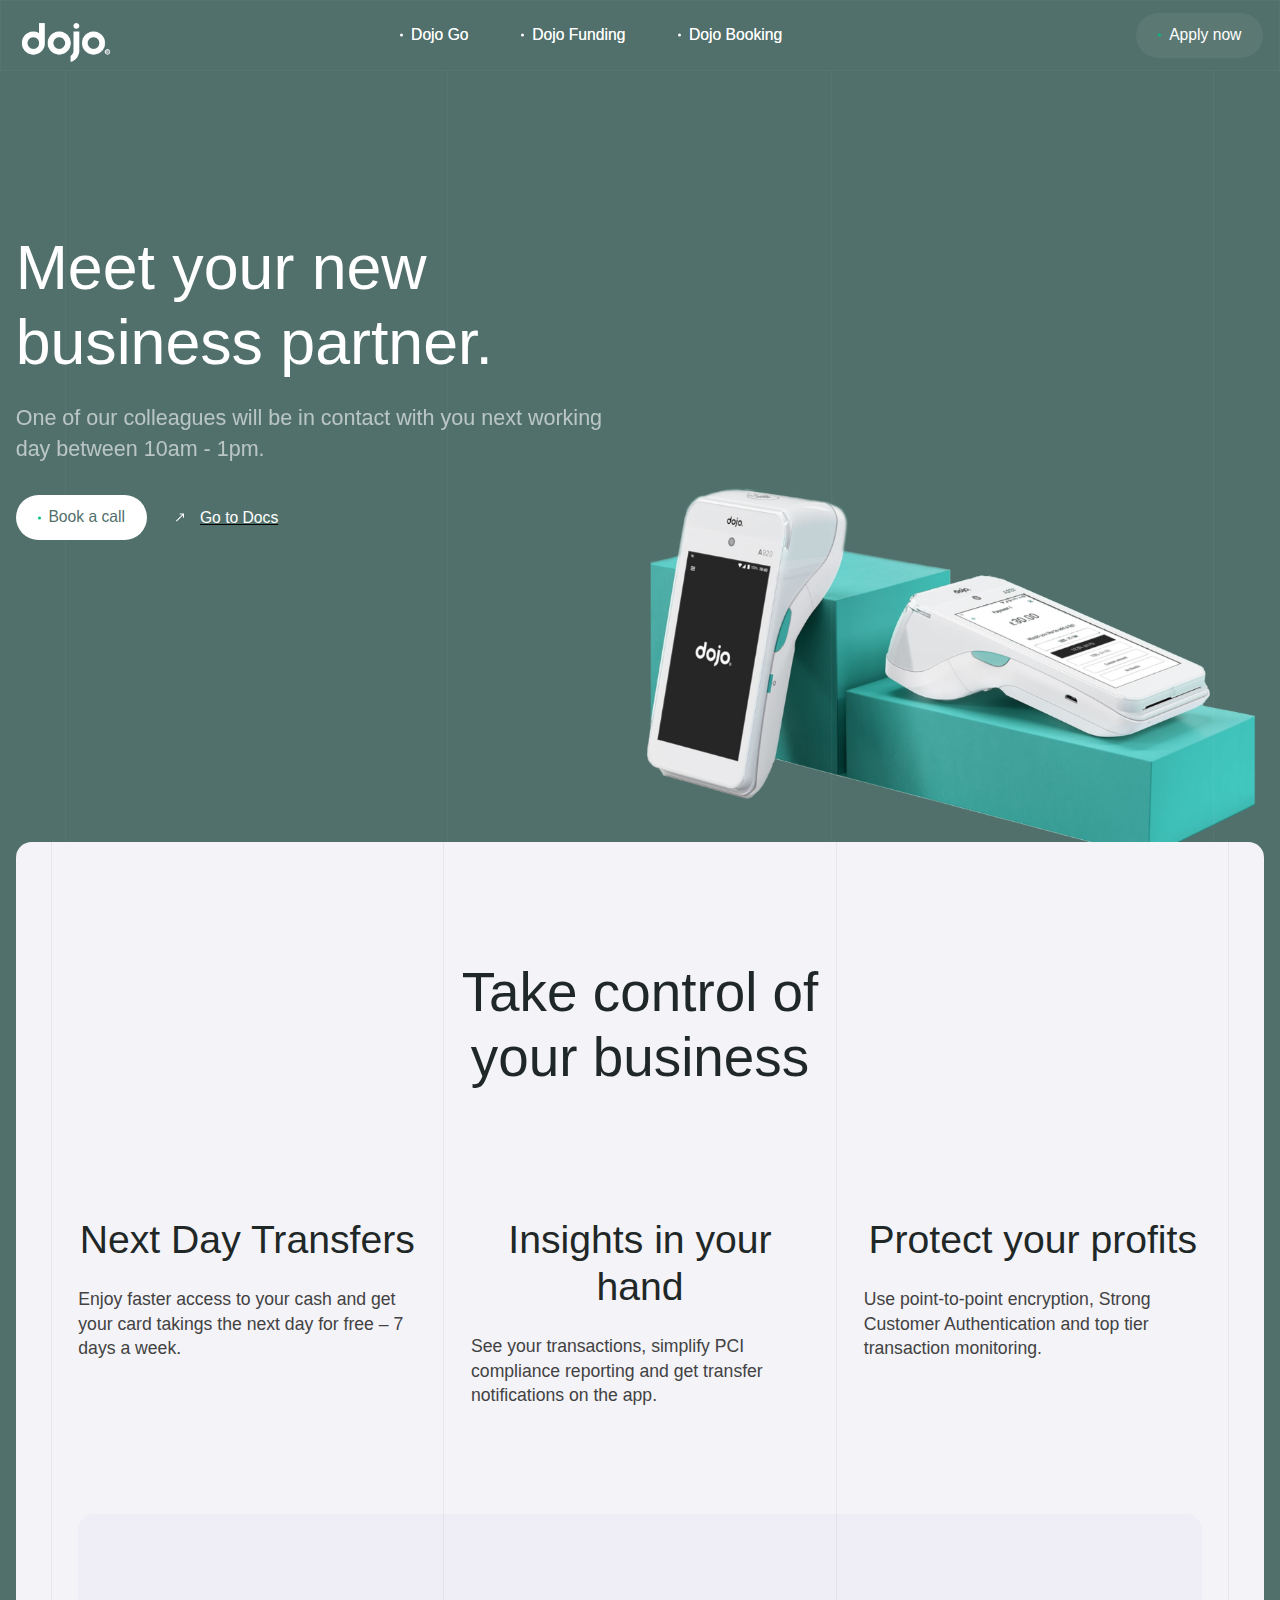
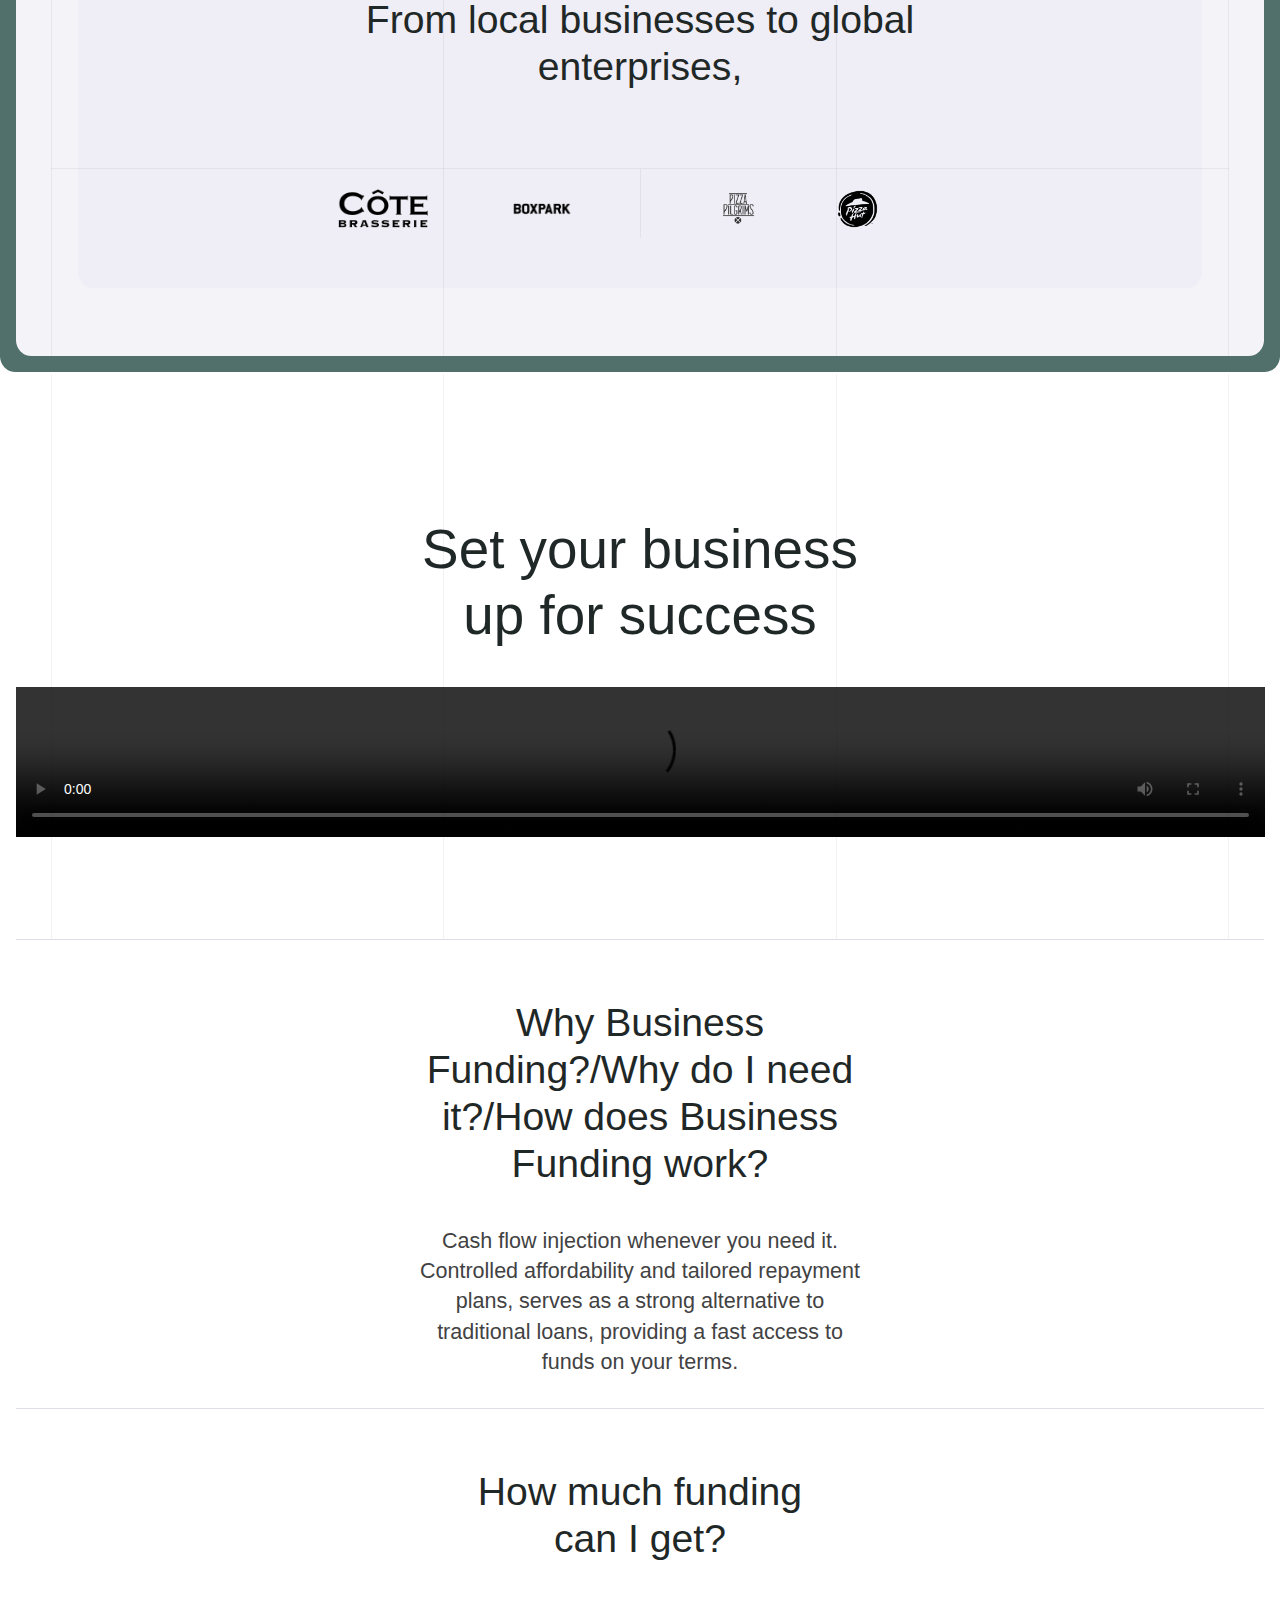
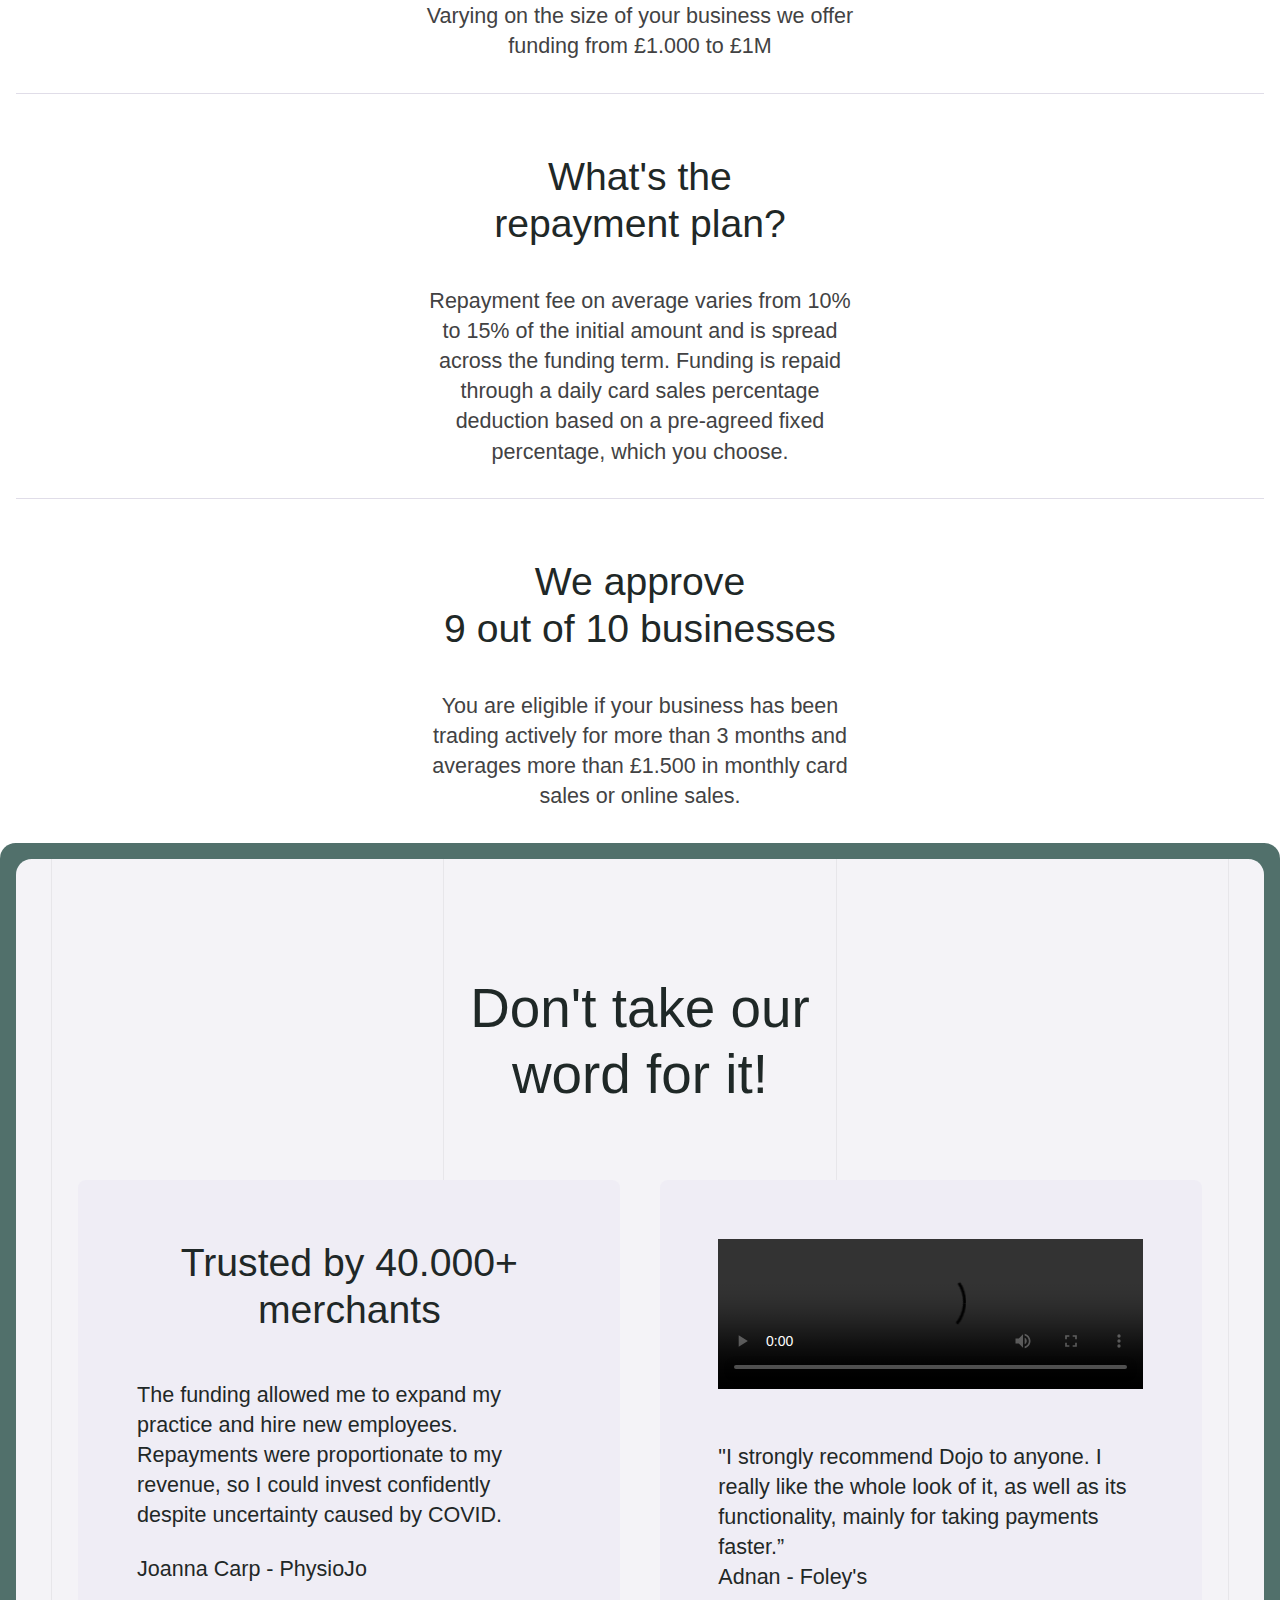
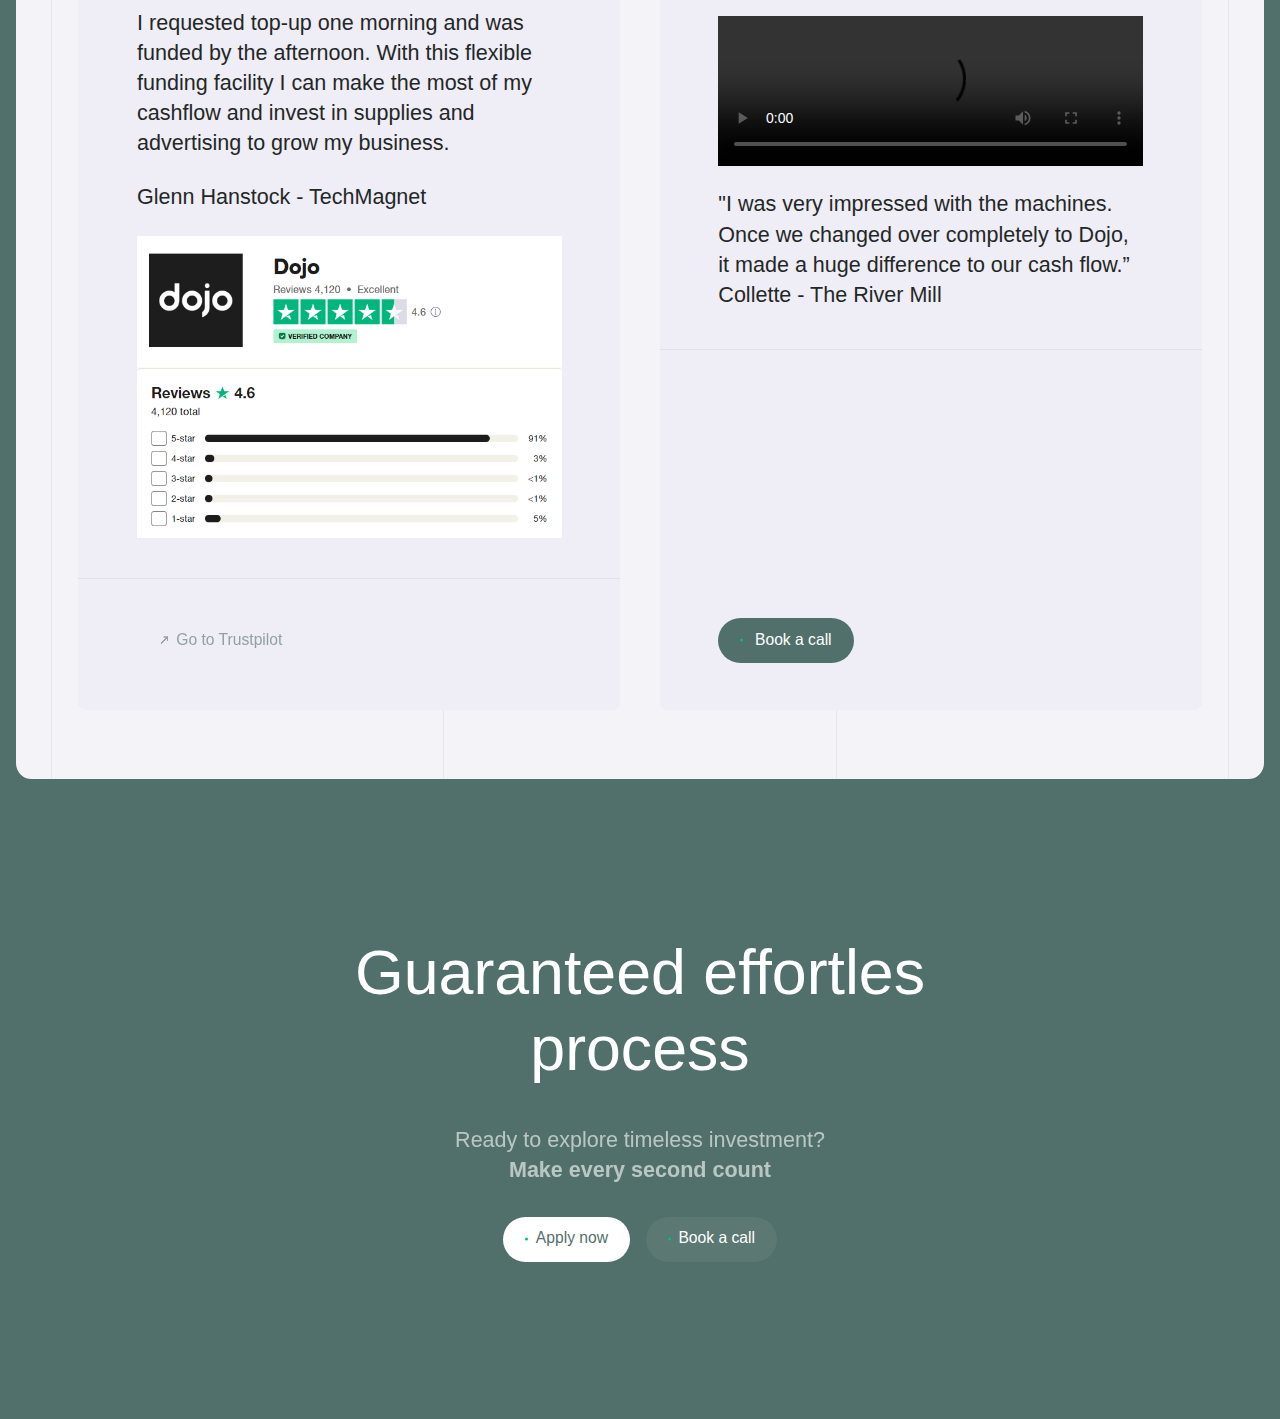
==== index.html @ 14562575 "commit init" ====
<!DOCTYPE html><html data-wf-domain="inforequest.github.io/design-DojoFunding/" lang="en"><head><meta charset="utf-8"/><title>Dojo Info</title><meta content="width=device-width, initial-scale=1" name="viewport"/></script><link href="styles.css" rel="stylesheet" type="text/css"/><script type="text/javascript">!function(o,c){var n=c.documentElement,t=" w-mod-";n.className+=t+"js",("ontouchstart"in o||o.DocumentTouch&&c instanceof DocumentTouch)&&(n.className+=t+"touch")}(window,document);</script><link href="assets/favicon.png" rel="shortcut icon" type="image/x-icon"/>/><script defer data-domain="dojo-info.tech" src="scripts.js"></script>


    <!-- Keep this css code to improve the font quality-->
    <style>
      * {
      -webkit-font-smoothing: antialiased;
      -moz-osx-font-smoothing: grayscale;
      -o-font-smoothing: antialiased;
    }
    </style>
    
    <script
        data-id-scroll
        data-autoinit="true"
        data-duration="1"
        data-orientation="vertical"
        data-smoothWheel="true"
        data-smoothTouch="false"
        data-touchMultiplier="1.15"
        data-easing="(t) => (t === 1 ? 1 : 1 - Math.pow(2, -10 * t))"
        data-useOverscroll="true"
        data-useControls="true"
        data-useAnchor="true"
        data-useRaf="true"
        data-infinite="false"
        defer
        src="script.txt">
    </script></head><body><div class="page-wrapper"><div class="global-styles w-embed"><style>
    
      html { font-size: calc(0.625rem + 0.41666666666666663vw); }
      @media screen and (max-width:1920px) { html { font-size: calc(0.625rem + 0.41666666666666674vw); } }
      @media screen and (max-width:1440px) { html { font-size: calc(0.8126951092611863rem + 0.20811654526534862vw); } }
      @media screen and (max-width:479px) { html { font-size: calc(0.7494769874476988rem + 0.8368200836820083vw); } }
    
    
    /* Set color style to inherit */
    .inherit-color * {
        color: inherit;
    }
    
    /* Focus state style for keyboard navigation for the focusable elements */
    *[tabindex]:focus-visible,
      input[type="file"]:focus-visible {
       outline: 0.125rem solid #4d65ff;
       outline-offset: 0.125rem;
    }
    
    /* Get rid of top margin on first element in any rich text element */
    .w-richtext > :not(div):first-child, .w-richtext > div:first-child > :first-child {
      margin-top: 0 !important;
    }
    
    /* Get rid of bottom margin on last element in any rich text element */
    .w-richtext>:last-child, .w-richtext ol li:last-child, .w-richtext ul li:last-child {
        margin-bottom: 0 !important;
    }
    
    /* Prevent all click and hover interaction with an element */
    .pointer-events-off {
        pointer-events: none;
    }
    
    /* Enables all click and hover interaction with an element */
    .pointer-events-on {
      pointer-events: auto;
    }
    
    /* Create a class of .div-square which maintains a 1:1 dimension of a div */
    .div-square::after {
        content: "";
        display: block;
        padding-bottom: 100%;
    }
    
    /* Make sure containers never lose their center alignment */
    .container-medium,.container-small, .container-large {
        margin-right: auto !important;
      margin-left: auto !important;
    }
    
    /* 
    Make the following elements inherit typography styles from the parent and not have hardcoded values. 
    Important: You will not be able to style for example "All Links" in Designer with this CSS applied.
    Uncomment this CSS to use it in the project. Leave this message for future hand-off.
    */
    /*
    a,
    .w-input,
    .w-select,
    .w-tab-link,
    .w-nav-link,
    .w-dropdown-btn,
    .w-dropdown-toggle,
    .w-dropdown-link {
      color: inherit;
      text-decoration: inherit;
      font-size: inherit;
    }
    */
    
    /* Apply "..." after 3 lines of text */
    .text-style-3lines {
        display: -webkit-box;
        overflow: hidden;
        -webkit-line-clamp: 3;
        -webkit-box-orient: vertical;
    }
    
    /* Apply "..." after 2 lines of text */
    .text-style-2lines {
        display: -webkit-box;
        overflow: hidden;
        -webkit-line-clamp: 2;
        -webkit-box-orient: vertical;
    }
    
    /* Adds inline flex display */
    .display-inlineflex {
      display: inline-flex;
    }
    
    /* These classes are never overwritten */
    .hide {
      display: none !important;
    }
    
    @media screen and (max-width: 991px) {
        .hide, .hide-tablet {
            display: none !important;
        }
    }
      @media screen and (max-width: 767px) {
        .hide-mobile-landscape{
          display: none !important;
        }
    }
      @media screen and (max-width: 479px) {
        .hide-mobile{
          display: none !important;
        }
    }
     
    .margin-0 {
      margin: 0rem !important;
    }
      
    .padding-0 {
      padding: 0rem !important;
    }
    
    .spacing-clean {
    padding: 0rem !important;
    margin: 0rem !important;
    }
    
    .margin-top {
      margin-right: 0rem !important;
      margin-bottom: 0rem !important;
      margin-left: 0rem !important;
    }
    
    .padding-top {
      padding-right: 0rem !important;
      padding-bottom: 0rem !important;
      padding-left: 0rem !important;
    }
      
    .margin-right {
      margin-top: 0rem !important;
      margin-bottom: 0rem !important;
      margin-left: 0rem !important;
    }
    
    .padding-right {
      padding-top: 0rem !important;
      padding-bottom: 0rem !important;
      padding-left: 0rem !important;
    }
    
    .margin-bottom {
      margin-top: 0rem !important;
      margin-right: 0rem !important;
      margin-left: 0rem !important;
    }
    
    .padding-bottom {
      padding-top: 0rem !important;
      padding-right: 0rem !important;
      padding-left: 0rem !important;
    }
    
    .margin-left {
      margin-top: 0rem !important;
      margin-right: 0rem !important;
      margin-bottom: 0rem !important;
    }
      
    .padding-left {
      padding-top: 0rem !important;
      padding-right: 0rem !important;
      padding-bottom: 0rem !important;
    }
      
    .margin-horizontal {
      margin-top: 0rem !important;
      margin-bottom: 0rem !important;
    }
    
    .padding-horizontal {
      padding-top: 0rem !important;
      padding-bottom: 0rem !important;
    }
    
    .margin-vertical {
      margin-right: 0rem !important;
      margin-left: 0rem !important;
    }
      
    .padding-vertical {
      padding-right: 0rem !important;
      padding-left: 0rem !important;
    }
    
    /* Apply "..." at 100% width */
    .truncate-width { 
            width: 100%; 
        white-space: nowrap; 
        overflow: hidden; 
        text-overflow: ellipsis; 
    }
    /* Removes native scrollbar */
    .no-scrollbar {
        -ms-overflow-style: none;
        overflow: -moz-scrollbars-none; 
    }
    
    .no-scrollbar::-webkit-scrollbar {
        display: none;
    }
    
    .w--redirected-checked + input + span {
    color: white;
    }
    
    .radio-bg
    {   
        -webkit-appearance: none;
        -moz-appearance: none;
        appearance: none;
    }
    .radio-bg:checked {
    background: #00bd83;
    }
    
    
    .radio-bg:checked + .form_radio-text {
    color: white;
    }
    
    [color-mode="light"] {
    background-color: var(--light-hero-bg);
    }
    
    [color-mode="light"] .btn_main_texta {
    color: var(--base-color-brand--black);
    }
    
    [color-mode="light"] .btn_main_texta.text-color-white70 {
    color: var(--base-color-brand--black);
    opacity: 0.6;
    }
    
    [color-mode="light"] .btn_main_innera.is-secondary {
    background-color: var(--base-color-neutral--white);
    }
    
    [color-mode="light"] .btn_main_innera.hover.is-secondary {
    background-color: var(--base-color-brand--green1);
    }
    
    [color-mode="light"] .btn_main_innera.hover.is-secondary .btn_main_texta {
    color: white;
    }
    
     [color-mode="light"] .navbar_container {
    background-color: #ffffff00
    }
    
     [color-mode="light"] .dot-icon {
    color: rgb(0, 0, 0)
    }
    
    
      @media screen and (max-width: 991px) {
     [color-mode="light"] .navbar_container, [color-mode="light"] .navbar_menu, [color-mode="light"]  {
    background-color: var(--light-hero-bg)!important;
    }
    
    [color-mode="light"] .menu-icon_line-top, [color-mode="light"] .menu-icon_line-middle, [color-mode="light"] .menu-icon_line-bottom {
    background-color: black;
    }
    
    [color-mode="light"] .menu-icon {
    background-color: white;
    }
    
    }
    
    </style></div><div data-animation="default" class="navbar_component w-nav" data-easing2="ease" fs-scrolldisable-element="smart-nav" color-mode="dark" data-easing="ease" data-collapse="medium" data-w-id="80b02e9c-4625-dada-3aba-8eeb7d438c3e" role="banner" data-duration="400"><div class="navbar_container"><a href="index.html" aria-current="page" class="navbar_logo-link w-nav-brand w--current"><img src="assets/logo.png" loading="lazy" width="101" alt="" class="navbar_logo"/></a><div role="navigation" id="w-node-_80b02e9c-4625-dada-3aba-8eeb7d438c42-7d438c3e" class="navbar_menu is-page-height-tablet w-nav-menu"><a data-w-id="80b02e9c-4625-dada-3aba-8eeb7d438c43" href="/company" class="button-link w-inline-block"><div class="dot-icon w-embed"><svg xmlns="http://www.w3.org/2000/svg" width="3" height="4" viewBox="0 0 3 4" fill="none">
      <circle cx="1.5" cy="2" r="1.5" fill="currentColor"/>
    </svg></div><button data-w-id="80b02e9c-4625-dada-3aba-8eeb7d438c45" class="button-block"><div class="button-text"><div class="btn_main_texta is-navbar">Dojo Go</div></div><div class="button-text is-absolute"><div class="btn_main_texta text-color-white70 is-navbar">Dojo Go</div></div></button></a><div class="spacer-32 is-tablet"></div><a data-w-id="905f675e-7a00-aafd-95f4-f82c56431ad0" href="index.html" class="button-link w-inline-block"><div class="dot-icon w-embed"><svg xmlns="http://www.w3.org/2000/svg" width="3" height="4" viewBox="0 0 3 4" fill="none">
      <circle cx="1.5" cy="2" r="1.5" fill="currentColor"/>
    </svg></div><button data-w-id="905f675e-7a00-aafd-95f4-f82c56431ad2" class="button-block"><div class="button-text"><div class="btn_main_texta is-navbar">Dojo Funding</div></div><div class="button-text is-absolute"><div class="btn_main_texta text-color-white70 is-navbar">Dojo Funding</div></div></button></a><div class="spacer-32 is-tablet"></div><div data-w-id="80b02e9c-4625-dada-3aba-8eeb7d438c4d" href="Funding.html" class="button1-link"><div class="dot-icon padding-right-8 w-embed"><svg xmlns="http://www.w3.org/2000/svg" width="3" height="4" viewBox="0 0 3 4" fill="none">
      <circle cx="1.5" cy="2" r="1.5" fill="currentColor"/>
    </svg></div><a href="assets/Dojo Funding.pdf" target="_blank" class="link-docs w-inline-block"><button data-w-id="80b02e9c-4625-dada-3aba-8eeb7d438c4f" class="button-block"><div class="button-text"><div class="btn_main_texta is-navbar"></div></div><div class="button-text is-absolute"><div class="btn_main_texta text-color-white70 is-navbar"></div></div></button></a></div><div class="spacer-32 is-tablet"></div><a data-w-id="80b02e9c-4625-dada-3aba-8eeb7d438c57" href="#" class="button-link w-inline-block"><div class="dot-icon padding-right-8 w-embed"><svg xmlns="http://www.w3.org/2000/svg" width="3" height="4" viewBox="0 0 3 4" fill="none">
      <circle cx="1.5" cy="2" r="1.5" fill="currentColor"/>
    </svg></div><button data-w-id="80b02e9c-4625-dada-3aba-8eeb7d438c59" class="button-block"><div class="button-text"><div class="btn_main_texta is-navbar">Dojo Booking</div></div><div class="button-text is-absolute"><div class="btn_main_texta text-color-white70 is-navbar">Dojo Booking</div></div></button></a><div class="spacer-32 is-tablet"></div><a data-w-id="80b02e9c-4625-dada-3aba-8eeb7d438c61" href="Booking.html" class="button1-link w-inline-block"><div class="dot-icon padding-right-8 w-embed"><svg xmlns="http://www.w3.org/2000/svg" width="3" height="4" viewBox="0 0 3 4" fill="none">
      <circle cx="1.5" cy="2" r="1.5" fill="currentColor"/>
    </svg></div><button data-w-id="80b02e9c-4625-dada-3aba-8eeb7d438c63" class="button-block"><div class="button-text"><div class="btn_main_texta is-navbar"></div></div><div class="button-text is-absolute"><div class="btn_main_texta text-color-white70 is-navbar"></div></div></button></a><div class="spacer-40 is-tablet"></div><div class="button-group flex-vertical gap-17"><a data-button-style="solid" data-btn="wrap" id="w-node-_80b02e9c-4625-dada-3aba-8eeb7d438c6c-7d438c3e" href="#" class="btn_main_wrap is-navbar w-inline-block"><div class="btn_main_innera is-secondary is-navbar"><div class="dot-icon w-embed"><svg xmlns="http://www.w3.org/2000/svg" width="3" height="4" viewBox="0 0 3 4" fill="none">
      <circle cx="1.5" cy="2" r="1.5" fill="#00BD83"/>
    </svg></div><div class="btn_main_texta">Contact Us</div></div><div data-btn="clip" class="btn_main_innera hover is-secondary is-navbar-100"><div class="dot-icon w-embed"><svg xmlns="http://www.w3.org/2000/svg" width="3" height="4" viewBox="0 0 3 4" fill="none">
      <circle cx="1.5" cy="2" r="1.5" fill="white"/>
    </svg></div><div class="btn_main_texta">Contact US</div></div></a><a data-button-style="solid" data-btn="wrap" id="w-node-_80b02e9c-4625-dada-3aba-8eeb7d438c75-7d438c3e" href="#" class="btn_main_wrap is-tablet is-navbar w-inline-block"><div class="btn_main_innera is-navbar"><div class="dot-icon w-embed"><svg xmlns="http://www.w3.org/2000/svg" width="3" height="4" viewBox="0 0 3 4" fill="none">
      <circle cx="1.5" cy="2" r="1.5" fill="#00BD83"/>
    </svg></div><div class="btn_main_texta is-primary">Book a call</div></div><div data-btn="clip" class="btn_main_innera hover is-navbar"><div class="dot-icon w-embed"><svg xmlns="http://www.w3.org/2000/svg" width="3" height="4" viewBox="0 0 3 4" fill="none">
      <circle cx="1.5" cy="2" r="1.5" fill="white"/>
    </svg></div><div class="btn_main_texta is-primary text-color-white">Book a call</div></div></a></div></div><div id="w-node-_80b02e9c-4625-dada-3aba-8eeb7d438c7e-7d438c3e" class="navbar_button-wrapper gap-12"><a data-button-style="solid" data-btn="wrap" id="w-node-e7118f09-d73a-7c29-77f8-1ad4deb387a4-7d438c3e" href="contact.html" class="btn_main_wrap hide w-inline-block"><div class="btn_main_innera"><div class="dot-icon w-embed"><svg xmlns="http://www.w3.org/2000/svg" width="3" height="4" viewBox="0 0 3 4" fill="none">
      <circle cx="1.5" cy="2" r="1.5" fill="#00BD83"/>
    </svg></div><div class="btn_main_texta is-primary">Log In</div></div><div data-btn="clip" class="btn_main_innera hover"><div class="dot-icon w-embed"><svg xmlns="http://www.w3.org/2000/svg" width="3" height="4" viewBox="0 0 3 4" fill="none">
      <circle cx="1.5" cy="2" r="1.5" fill="white"/>
    </svg></div><div class="btn_main_texta is-primary text-color-white">Log In</div></div></a><a data-button-style="solid" data-btn="wrap" id="w-node-_80b02e9c-4625-dada-3aba-8eeb7d438c7f-7d438c3e" href="signup.html" class="btn_main_wrap hidden-tablet w-inline-block"><div class="btn_main_innera is-secondary"><div class="dot-icon w-embed"><svg xmlns="http://www.w3.org/2000/svg" width="3" height="4" viewBox="0 0 3 4" fill="none">
      <circle cx="1.5" cy="2" r="1.5" fill="#00BD83"/>
    </svg></div><div class="btn_main_texta">Apply now</div></div><div data-btn="clip" class="btn_main_innera hover is-secondary"><div class="dot-icon w-embed"><svg xmlns="http://www.w3.org/2000/svg" width="3" height="4" viewBox="0 0 3 4" fill="none">
      <circle cx="1.5" cy="2" r="1.5" fill="white"/>
    </svg></div><div class="btn_main_texta">Apply now</div></div></a><div data-w-id="80b02e9c-4625-dada-3aba-8eeb7d438c88" class="navbar_menu-button w-nav-button"><div class="menu-icon"><div class="menu-icon_line-top"></div><div class="menu-icon_line-middle"><div class="menu-icon_line-middle-inner"></div></div><div class="menu-icon_line-bottom"></div></div></div></div></div></div><main class="main-wrapper"><header class="section_home-hero"><div class="padding-global"><div class="container-1280 z-index-9999"><div class="hero_header-wrapper"><div class="header_content"><div class="hero-tag hide"><div class="icon-embed-arrow w-embed"><svg xmlns="http://www.w3.org/2000/svg" width="100%" height="100%" viewBox="0 0 9 9" fill="none" preserveAspectRatio="xMidYMid meet" aria-hidden="true" role="img">
    <path d="M7.9375 0.21875L8.6875 0.96875L1.45312 8.21875L0.6875 7.46875L7.9375 0.21875ZM8.90625 0V4.375H7.9375V0.953125H4.51562V0H8.90625Z" fill="currentColor"/>
    </svg></div><div class="btn_main_texta mobile-wrap mobile-size-12">Meet your new business partner.</div></div><h1 class="heading-style-h1 text-color-white">Meet your new business partner.</h1><div class="spacer-24"></div><p class="text-subheading is-white opacity60">One of our colleagues will be in contact with you next working day between 10am - 1pm.</p><div class="spacer-32"></div><div class="button-group"><a data-button-style="solid" data-btn="wrap" id="w-node-_7193280e-9eb2-7894-56cb-96474cb4eef9-06c321c7" href="contact.html" class="btn_main_wrap w-inline-block"><div class="btn_main_innera"><div class="dot-icon w-embed"><svg xmlns="http://www.w3.org/2000/svg" width="3" height="4" viewBox="0 0 3 4" fill="none">
      <circle cx="1.5" cy="2" r="1.5" fill="#00BD83"/>
    </svg></div><div class="btn_main_texta is-primary">Book a call</div></div><div data-btn="clip" class="btn_main_innera hover"><div class="dot-icon w-embed"><svg xmlns="http://www.w3.org/2000/svg" width="3" height="4" viewBox="0 0 3 4" fill="none">
      <circle cx="1.5" cy="2" r="1.5" fill="white"/>
    </svg></div><div class="btn_main_texta is-primary text-color-white">Book a call</div></div></a><a href="#" class="w-inline-block"><button data-w-id="dca47da9-afe6-780c-eb04-8fd2d0770f9a" class="button-link-arrow"><div class="button-icon-wrap-secondary"><div style="-webkit-transform:translate3d(0px, 0px, 0) scale3d(1, 1, 1) rotateX(0) rotateY(0) rotateZ(0) skew(0, 0);-moz-transform:translate3d(0px, 0px, 0) scale3d(1, 1, 1) rotateX(0) rotateY(0) rotateZ(0) skew(0, 0);-ms-transform:translate3d(0px, 0px, 0) scale3d(1, 1, 1) rotateX(0) rotateY(0) rotateZ(0) skew(0, 0);transform:translate3d(0px, 0px, 0) scale3d(1, 1, 1) rotateX(0) rotateY(0) rotateZ(0) skew(0, 0)" class="button-text-icon w-embed"><svg xmlns="http://www.w3.org/2000/svg" width="8" height="9" viewBox="0 0 8 9" fill="none">
      <path d="M7.05703 0.712928L7.78707 1.44297L0.745247 8.5L0 7.76996L7.05703 0.712928ZM8 0.5V4.75856H7.05703V1.42776H3.72624V0.5H8Z" fill="white"/>
    </svg></div><div style="-webkit-transform:translate3d(-15px, 10px, 0) scale3d(1, 1, 1) rotateX(0) rotateY(0) rotateZ(0) skew(0, 0);-moz-transform:translate3d(-15px, 10px, 0) scale3d(1, 1, 1) rotateX(0) rotateY(0) rotateZ(0) skew(0, 0);-ms-transform:translate3d(-15px, 10px, 0) scale3d(1, 1, 1) rotateX(0) rotateY(0) rotateZ(0) skew(0, 0);transform:translate3d(-15px, 10px, 0) scale3d(1, 1, 1) rotateX(0) rotateY(0) rotateZ(0) skew(0, 0)" class="button-text-icon is-absolute w-embed"><svg xmlns="http://www.w3.org/2000/svg" width="8" height="9" viewBox="0 0 8 9" fill="none">
      <path d="M7.05703 0.712928L7.78707 1.44297L0.745247 8.5L0 7.76996L7.05703 0.712928ZM8 0.5V4.75856H7.05703V1.42776H3.72624V0.5H8Z" fill="white"/>
    </svg></div></div><div class="btn_main_texta">Go to Docs</div></button></a></div></div><div class="header_3d-wrapper is-dark-bg"><img src="assets/dojoweb.png" alt="partnership" class="partnership"></div></div></div></div><div class="container-1278 is-absolute"><div class="w-layout-grid _3-col_grid-base is-absolute"><div id="w-node-_04acdb9b-046e-0e5f-3de1-47ea53f85f78-53f85f76" class="is-grid-lines is-top is-white"></div><div id="w-node-_04acdb9b-046e-0e5f-3de1-47ea53f85f79-53f85f76" class="is-grid-lines is-right is-top is-white"></div></div></div></div></header><section class="section_home-evals"><div class="padding-global is-no-padding-mobile"><div class="gray1-shape_wrapper"><div class="container-1278"><div class="padding-vertical padding-custom1"><div class="center-text_wrapper"><div class="max-width-400"><h2>Take control of your business</h2></div></div><div class="spacer-100 spacer-60-mobile"></div><div class="w-layout-grid _3-col_grid-base is-absolute"><div id="w-node-_35f5a1cd-3122-a15f-1408-f9f01a59e4cd-06c321c7" class="is-grid-lines is-top"></div><div id="w-node-fb95fa73-6383-e80d-5837-4a6474f2c091-06c321c7" class="is-grid-lines is-right is-top"></div></div><div class="w-layout-grid _3-col_grid-base"><div id="w-node-_5a567b29-73a0-761b-340d-3dbb359ab793-06c321c7" class="_3-col_item"><div class="dot-number-wrapper"><div class="dot-embed w-embed"><svg xmlns="http://www.w3.org/2000/svg" width="3" height="3" viewBox="0 0 3 3" fill="none">
      <circle cx="1.5" cy="1.5" r="1.5" fill="#00BD83"/>
    </svg></div><div class="text-body1 is-green">01</div></div><div class="spacer-60"></div><h3>Next Day Transfers</h3><div class="spacer-24 mobile-16"></div><p class="text-body1 text-color-gray-dark2">Enjoy faster access to your cash and get your card takings the next day for free – 7 days a week. </p><div class="blob-evals w-embed"><video class="eval-video" id="videoHubspot" muted="muted" autoplay="autoplay" playsinline preload="auto" loop class="work-project_video" data-custom-attribute="video" width="100%" height="100%">
      <source src="#"> 
    </video>
    
    <img id="accuracy-video-mobile" width="100%" height="100%" display="none" autoplay="autoplay" preload="metadata" playsinline muted="on" class="is-mobile-only" loop="loop" src="#" alt="Decorative video with abstract shapes"></div></div><div id="w-node-_5a567b29-73a0-761b-340d-3dbb359ab7a1-06c321c7" class="_3-col_item"><div class="dot-number-wrapper"><div class="dot-embed w-embed"><svg xmlns="http://www.w3.org/2000/svg" width="3" height="3" viewBox="0 0 3 3" fill="none">
      <circle cx="1.5" cy="1.5" r="1.5" fill="#00BD83"/>
    </svg></div><div class="text-body1 is-green">02</div></div><div class="spacer-60"></div><h3 class="z-index3">Insights in your hand</h3><div class="spacer-24"></div><p class="text-body1 text-color-gray-dark2">See your transactions, simplify PCI compliance reporting and get transfer notifications on the app.</p><div class="blob-evals w-embed"><video class="eval-video" id="videoHubspot" muted="muted" autoplay="autoplay" playsinline preload="auto" loop class="work-project_video" data-custom-attribute="video" width="100%" height="100%">
      <source src="#" type="video/mp4"> 
      
    </video>
    
    <img id="accuracy-video-mobile" width="100%" height="100%" display="none" autoplay="autoplay" preload="metadata" playsinline muted="on" class="is-mobile-only" loop="loop" src="#" alt="Decorative video with abstract shapes"></div></div><div id="w-node-_5a567b29-73a0-761b-340d-3dbb359ab7af-06c321c7" class="_3-col_item"><div class="dot-number-wrapper"><div class="dot-embed w-embed"><svg xmlns="http://www.w3.org/2000/svg" width="3" height="3" viewBox="0 0 3 3" fill="none">
      <circle cx="1.5" cy="1.5" r="1.5" fill="#00BD83"/>
    </svg></div><div class="text-body1 is-green">03</div></div><div class="spacer-60"></div><h3 class="z-index3">Protect your profits</h3><div class="spacer-24"></div><p class="text-body1 text-color-gray-dark2">Use point-to-point encryption, Strong Customer Authentication and top tier transaction monitoring.</p><div class="blob-evals w-embed"><video class="eval-video" muted="muted" autoplay="autoplay" playsinline preload="auto" loop class="work-project_video" data-custom-attribute="video" width="100%" height="100%">
      <source src="#" type="video/mp4"> 
    </video>
    
    <img id="accuracy-video-mobile" width="100%" height="100%" display="none"  autoplay="autoplay" preload="metadata" playsinline muted="on" class="is-mobile-only" loop="loop" src="#" alt="Decorative video with abstract shapes"></div></div><div id="w-node-_5a567b29-73a0-761b-340d-3dbb359ab7bd-06c321c7" class="is-grid-lines"></div><div id="w-node-_5a567b29-73a0-761b-340d-3dbb359ab7be-06c321c7" class="is-grid-lines is-right"></div></div><div class="spacer-164 spacer-60-mobile"></div><div class="evals-bottom_wrapper"><div class="center-text_wrapper"><div class="max-width-700"><h3 class="is-title-padding">From local businesses to global enterprises, </h3></div></div><div class="spacer-80"></div><div class="w-layout-grid _3-col_grid-base is-logos"><img src="assets/logo4.png" loading="lazy" width="Auto" height="Auto" alt="" id="w-node-_62c4473e-62c2-27fc-fc75-6bb85a5173d3-06c321c7" class="evals-logos_logo-wrapper is-right"/><img src="assets/logo2.png" loading="lazy" width="Auto" height="Auto" alt="" id="w-node-a7733527-e023-28cb-783c-ff8ebe6f0546-06c321c7" class="evals-logos_logo-wrapper"/><img src="assets/logo3.png" loading="lazy" width="Auto" height="Auto" alt="" id="w-node-_21f0a8ed-c65a-6791-9b2d-5b90a157743c-06c321c7" class="evals-logos_logo-wrapper"/><img src="assets/logo1.png" loading="lazy" width="Auto" height="40" alt="" id="w-node-_89d04cc6-fdba-7dd0-4874-b6dd1425a821-06c321c7" class="evals-logos_logo-wrappermobile"/><div id="w-node-_19a6738e-a3f6-e138-9a71-085cdc664a7d-06c321c7" class="grid-line-middle"></div><div id="w-node-_77367abf-5151-44e8-ec0f-89073ddab1e4-06c321c7" class="divider-grid is-mobile"></div></div></div></div></div></div></div></section><section class="section_home-accuarcy"><div class="padding-global"><div class="container-1280"><div class="center-text_wrapper is-gap-40"><h2 class="max-width-500">Set your business up for success</h2><video class="testimony-up" width="100%" height="auto" controls preload="metadata"><source src="assets/dojovid.mp4#t=1.500" type="video/mp4"> Your browser does not support the video.</video><div class="spacer-160"></div></div><div class="container-1278 is-padding"><div class="w-layout-grid _3-col_grid-base is-absolute"><div id="w-node-_300dcd69-4c78-9197-75c8-98b189e09d55-06c321c7" class="is-grid-lines is-top"></div><div id="w-node-_300dcd69-4c78-9197-75c8-98b189e09d56-06c321c7" class="is-grid-lines is-right is-top"></div></div></div></div><div class="accuarcy-cards_layout"><div data-w-id="141737b3-8daf-9844-52b5-e1576b7f4ae0" class="accuracy-card_item"><div class="accuarcy-card-content_wrapper"><div id="w-node-_141737b3-8daf-9844-52b5-e1576b7f4ae1-06c321c7" class="max-width-454"><div class="dot-number-wrapper"><div class="dot-embed w-embed"><svg xmlns="http://www.w3.org/2000/svg" width="3" height="3" viewBox="0 0 3 3" fill="none">
      <circle cx="1.5" cy="1.5" r="1.5" fill="#00BD83"/>
    </svg></div><div class="text-body1 is-green">01</div></div><div class="spacer-60"></div><h3>Why Business<br/>Funding?/Why do I need it?/How does Business Funding work?</h3><div class="spacer-40"></div><p class="text-subheading text-color-dark-gray2">Cash flow injection whenever you need it. Controlled affordability and tailored repayment plans, serves as a strong alternative to traditional loans, providing a fast access to funds on your terms.</p></div><div class="accuarcy-card-video_wrapper"><div class="accuarcy-video_embed w-embed"><video class="cards-video"id="accuarcy-video" muted="muted" autoplay="autoplay" playsinline preload="auto" loop data-custom-attribute="video" width="100%" height="100%">
      <source src="#" type="video/webm">   
    </video>
    
    <img id="accuracy-video-mobile" width="100%" height="100%" display="none" autoplay="autoplay" preload="metadata" playsinline muted="on" class="is-mobile-only" loop="loop" src="#" alt="Decorative video with abstract shapes"></div></div></div></div><div data-w-id="01c576ee-e9b3-1630-d3d3-b1973391b139" class="accuracy-card_item"><div class="accuarcy-card-content_wrapper"><div class="max-width-454"><div class="dot-number-wrapper"><div class="dot-embed w-embed"><svg xmlns="http://www.w3.org/2000/svg" width="3" height="3" viewBox="0 0 3 3" fill="none">
      <circle cx="1.5" cy="1.5" r="1.5" fill="#00BD83"/>
    </svg></div><div class="text-body1 is-green">02</div></div><div class="spacer-60"></div><h3>How much funding<br/>can I get?</h3><div class="spacer-40"></div><p class="text-subheading text-color-dark-gray2">Varying on the size of your business we offer funding from £1.000 to £1M </p></div><div class="accuarcy-card-video_wrapper"><div class="accuarcy-video_embed w-embed"><video class="cards-video" id="accuarcy-video" muted="muted" autoplay="autoplay" playsinline preload="auto" loop data-custom-attribute="video" width="100%" height="100%">
      <source src="#" type="video/webm">   
    </video>
    
    
    <img id="accuracy-video-mobile" width="100%" height="100%" display="none" autoplay="autoplay" preload="metadata" playsinline muted="on" class="is-mobile-only" loop="loop" src="#" alt="Decorative video with abstract shapes"></div></div></div></div><div data-w-id="f5f31aa4-7ccc-8214-2f61-cb688c28bd46" class="accuracy-card_item"><div class="accuarcy-card-content_wrapper"><div class="max-width-454"><div class="dot-number-wrapper"><div class="dot-embed w-embed"><svg xmlns="http://www.w3.org/2000/svg" width="3" height="3" viewBox="0 0 3 3" fill="none">
      <circle cx="1.5" cy="1.5" r="1.5" fill="#00BD83"/>
    </svg></div><div class="text-body1 is-green">03</div></div><div class="spacer-60"></div><h3>What's the<br/>repayment plan?</h3><div class="spacer-40"></div><p class="text-subheading text-color-dark-gray2">Repayment fee on average varies from 10% to 15% of the initial amount and is spread across the funding term. Funding is repaid through a daily card sales percentage deduction based on a pre-agreed fixed percentage, which you choose.</p></div><div class="accuarcy-card-video_wrapper"><div class="accuarcy-video_embed w-embed"><video class="cards-video" id="accuarcy-video" muted="muted" autoplay="autoplay" playsinline preload="auto" loop data-custom-attribute="video" width="100%" height="100%">
      <source src="#" type="video/webm">   
    </video>
    
    <img id="accuracy-video-mobile" width="100%" height="100%" display="none" autoplay="autoplay" preload="metadata" playsinline muted="on" class="is-mobile-only" loop="loop" src="#" alt="Decorative video with abstract shapes"></div></div></div></div><div data-w-id="0317408e-8f18-70de-2dc5-25a786886c26" class="accuracy-card_item"><div class="accuarcy-card-content_wrapper"><div class="max-width-454"><div class="dot-number-wrapper"><div class="dot-embed w-embed"><svg xmlns="http://www.w3.org/2000/svg" width="3" height="3" viewBox="0 0 3 3" fill="none">
      <circle cx="1.5" cy="1.5" r="1.5" fill="#00BD83"/>
    </svg></div><div class="text-body1 is-green">04</div></div><div class="spacer-60"></div><h3>We approve<br/>9 out of 10 businesses</h3><div class="spacer-40"></div><p class="text-subheading text-color-dark-gray2">You are eligible if your business has been trading actively for more than 3 months and averages more than £1.500 in monthly card sales or online sales.</p></div><div class="accuarcy-card-video_wrapper"><div class="accuarcy-video_embed w-embed"><video class="cards-video" id="accuarcy-video" muted="muted" autoplay="autoplay" playsinline preload="auto" loop data-custom-attribute="video" width="100%" height="100%">
      <source src="#" type="video/webm">   
    </video>
    
    <img id="accuracy-video-mobile" width="100%" height="100%" display="none" autoplay="autoplay" preload="metadata" playsinline muted="on" class="is-mobile-only" loop="loop" src="#" alt="Decorative video with abstract shapes"></div></div></div></div></div></section><section class="section_home-evals-2"><div class="padding-global is-no-padding-mobile"><div class="gray1-shape_wrapper"><div class="container-1278"><div class="padding-vertical padding-custom1"><div class="center-text_wrapper"><div class="max-width-400"><h2>Don't take our word for it!</h2></div></div><div class="spacer-60"></div><div class="image-evals-wrapper"><div class="evals-flow_image is-desktop" data-w-id="52ae5c5b-ce0a-4cd1-7ce9-6ce3f157f4bb" data-animation-type="lottie" data-src="assets/animation-stock.json" data-loop="1" data-direction="1" data-autoplay="1" data-is-ix2-target="0" data-renderer="svg" data-default-duration="12" data-duration="0"></div><div class="evals-flow_image is-mobile-only" data-w-id="f3f08b09-12c6-602e-2f3f-a801fc317b1f" data-animation-type="lottie" data-src="assets/animation-stock.json" data-loop="1" data-direction="1" data-autoplay="1" data-is-ix2-target="0" data-renderer="svg" data-default-duration="12" data-duration="0"></div></div><div class="spacer-142-120-mobile"></div><div class="evals-2col_wrapper"><div class="single_card-wrapper"><div class="single_card-content"><div class="single_card-content-top"><h3>Trusted by 40.000+ merchants</h3><div class="spacer-48"></div><div class="points-wrapper"><div class="point-text-wrapper"><div class="dot-number-wrapper"><div class="dot-embed w-embed"><svg xmlns="http://www.w3.org/2000/svg" width="3" height="3" viewBox="0 0 3 3" fill="none">
      <circle cx="1.5" cy="1.5" r="1.5" fill="#00BD83"/>
    </svg></div><div class="text-body1 is-green">02</div></div><p class="text-subheading">The funding allowed me to expand my practice and hire new employees. Repayments were proportionate to my revenue, so I could invest confidently despite uncertainty caused by COVID.</p></div><div class="point-text-wrapper"><div class="dot-number-wrapper"><div class="dot-embed w-embed"><svg xmlns="http://www.w3.org/2000/svg" width="3" height="3" viewBox="0 0 3 3" fill="none">
        <circle cx="1.5" cy="1.5" r="1.5" fill="#00BD83"/>
      </svg></div><div class="text-body1 is-green">02</div></div><p class="text-subheading">Joanna Carp - PhysioJo</p></div><div class="point-text-wrapper"><div class="dot-number-wrapper"><div class="dot-embed w-embed"><svg xmlns="http://www.w3.org/2000/svg" width="3" height="3" viewBox="0 0 3 3" fill="none">
        <circle cx="1.5" cy="1.5" r="1.5" fill="#00BD83"/>
      </svg></div><div class="text-body1 is-green">02</div></div><p class="text-subheading">I requested top-up one morning and was funded by the afternoon. With this flexible funding facility I can make the most of my cashflow and invest in supplies and advertising to grow my business.</p></div><div class="point-text-wrapper"><div class="dot-number-wrapper"><div class="dot-embed w-embed"><svg xmlns="http://www.w3.org/2000/svg" width="3" height="3" viewBox="0 0 3 3" fill="none">
          <circle cx="1.5" cy="1.5" r="1.5" fill="#00BD83"/>
      </svg></div><div class="text-body1 is-green">02</div></div><p class="text-subheading">Glenn Hanstock - TechMagnet</p></div><div class="point-text-wrapper"><div class="dot-number-wrapper"><div class="dot-embed w-embed"><svg xmlns="http://www.w3.org/2000/svg" width="3" height="3" viewBox="0 0 3 3" fill="none">
          <circle cx="1.5" cy="2" r="1.5" fill="#00BD83"/>
      </svg></div><div class="text-body1 is-green">03</div></div><a href="https://uk.trustpilot.com/review/dojo.tech" target="_blank"><img src="assets/trustpilot.png" alt="Trustpilot" class="trustpilot"> </a></div></div></div><div class="single_card-content-bottom"><div class="button-group"><a data-button-style="solid" data-btn="wrap" id="w-node-_84357237-5f48-cec8-938a-6db6257be753-06c321c78" href="contact.html" class="btn_main_wrap w-inline-blocknone"><div class="btn_main_innera is-darknone"><div class="dot-icon w-embed"><svg xmlns="http://www.w3.org/2000/svg" width="3" height="4" viewBox="0 0 3 4" fill="none">
          <circle cx="1.5" cy="2" r="1.5" fill="#00BD83"/>
      </svg></div><div id="w-node-_19a6738e-a3f6-e138-9a71-085cdc664a7d-06c321c7" class="grid-line-middle">
        <circle cx="1.5" cy="2" r="1.5" fill="white"/>
      </svg></div><div class="btn_main_texta is-primary text-color-white"></div></div></a><a href="https://uk.trustpilot.com/review/dojo.tech" class="link-docs w-inline-block"><button data-w-id="84357237-5f48-cec8-938a-6db6257be75c" class="button-block-secondary opacity-60"><div class="button-icon-wrap-secondary"><div class="button-text-icon text-color-black w-embed"><svg xmlns="http://www.w3.org/2000/svg" width="8" height="9" viewBox="0 0 8 9" fill="currentColor">
        <path d="M7.05703 0.712928L7.78707 1.44297L0.745247 8.5L0 7.76996L7.05703 0.712928ZM8 0.5V4.75856H7.05703V1.42776H3.72624V0.5H8Z" fill="currentColor"/>
      </svg></div><div class="button-text-icon is-absolute text-color-black w-embed"><svg xmlns="http://www.w3.org/2000/svg" width="8" height="9" viewBox="0 0 8 9" fill="currentColor">
        <path d="M7.05703 0.712928L7.78707 1.44297L0.745247 8.5L0 7.76996L7.05703 0.712928ZM8 0.5V4.75856H7.05703V1.42776H3.72624V0.5H8Z" fill="currentColor"/>
      </svg></div></div><div class="btn_main_texta text-color-black">Go to Trustpilot</div></button></a></div></div></div></div><div id="w-node-_6c17cafd-7f54-64b0-92e1-f02f6ae50f33-06c321c7" class="single_card-wrapper"><div class="single_card-content">
      <div class="single_card-content-top"> <video class="testimony-up" width="100%" height="auto" controls preload="metadata"><source src="assets/foleys.mp4#t=3.000" type="video/mp4"> Your browser does not support the video.</video><div class="spacer-48"></div><div class="points-wrapper"><div class="point-text-wrapper"><div class="dot-number-wrapper"><div class="dot-embed w-embed"><svg xmlns="http://www.w3.org/2000/svg" width="3" height="3" viewBox="0 0 3 3" fill="none">
          <circle cx="1.5" cy="1.5" r="1.5" fill="#00BD83"/>
       </svg></div><div class="text-body1 is-green">02</div></div><p class="text-subheading">"I strongly recommend Dojo to anyone. I really like the whole look of it, as well as its functionality, mainly for taking payments faster.”</br>Adnan - Foley's</p></div><div class="point-text-wrapper"><div class="dot-number-wrapper"><div class="dot-embed w-embed"><svg xmlns="http://www.w3.org/2000/svg" width="3" height="3" viewBox="0 0 3 3" fill="none">
          <circle cx="1.5" cy="1.5" r="1.5" fill="#00BD83"/>
      </svg></div><div class="text-body1 is-green">02</div></div><video class="testimony-down" width="100%" height="auto" controls preload="metadata"><source src="assets/rivermill.mp4#t=1.000" type="video/mp4"> Your browser does not support the video.</video></div><div class="point-text-wrapper"><div class="dot-number-wrapper"><div class="dot-embed w-embed"><svg xmlns="http://www.w3.org/2000/svg" width="3" height="3" viewBox="0 0 3 3" fill="none">
          <circle cx="1.5" cy="1.5" r="1.5" fill="#00BD83"/>
        </svg></div><div class="text-body1 is-green">03</div></div><p class="text-subheading">"I was very impressed with the machines. Once we changed over completely to Dojo, it made a huge difference to our cash flow.”</br>Collette - The River Mill</p></div></div></div><div class="single_card-content-bottom"><div class="button-group"><a data-button-style="solid" data-btn="wrap" id="w-node-_84357237-5f48-cec8-938a-6db6257be753-06c321c7" href="contact.html" class="btn_main_wrap w-inline-block"><div class="btn_main_innera is-dark"><div class="dot-icon w-embed"><svg xmlns="http://www.w3.org/2000/svg" width="3" height="4" viewBox="0 0 3 4" fill="none">
            <circle cx="1.5" cy="2" r="1.5" fill="#00BD83"/>
      </svg></div><div class="btn_main_texta">Book a call</div></div><div data-btn="clip" class="btn_main_innera hover"><div class="dot-icon w-embed"><svg xmlns="http://www.w3.org/2000/svg" width="3" height="4" viewBox="0 0 3 4" fill="none">
        <circle cx="1.5" cy="2" r="1.5" fill="white"/>
      </svg></div><div class="btn_main_texta is-primary text-color-white">Book a call</div></div></a><a href="#" class="link-docs w-inline-block"><button data-w-id="6c17cafd-7f54-64b0-92e1-f02f6ae50f5e" class="button-block-secondary opacity-60none"><div class="button-icon-wrap-secondary"><div class="button-text-icon text-color-black w-embed"><svg xmlns="http://www.w3.org/2000/svg" width="8" height="9" viewBox="0 0 8 9" fill="currentColor">
        <path d="M7.05703 0.712928L7.78707 1.44297L0.745247 8.5L0 7.76996L7.05703 0.712928ZM8 0.5V4.75856H7.05703V1.42776H3.72624V0.5H8Z" fill="currentColor"/>
      </svg></div><div class="button-text-icon is-absolute text-color-black w-embed"><svg xmlns="http://www.w3.org/2000/svg" width="8" height="9" viewBox="0 0 8 9" fill="currentColor">
        <path d="M7.05703 0.712928L7.78707 1.44297L0.745247 8.5L0 7.76996L7.05703 0.712928ZM8 0.5V4.75856H7.05703V1.42776H3.72624V0.5H8Z" fill="currentColor"/>
      </svg></div></div><div class="btn_main_texta text-color-blacknone"></div></button></a></div></div></div></div></div></div></div><div class="w-layout-grid _3-col_grid-base is-absolute"><div id="w-node-a5a103a4-7f67-76cd-1780-71de187ba50a-06c321c7" class="is-grid-lines is-top"></div><div id="w-node-a5a103a4-7f67-76cd-1780-71de187ba50b-06c321c7" class="is-grid-lines is-right is-top"></div></div></div></div></section><div class="background-color-black"><header class="section_cta"><div class="padding-global"><div class="container-620"><div class="align-center"><h1 class="text-color-white text-align-center">Guaranteed effortles process</h1><div class="spacer-40"></div><div class="max-width-500"><p class="text-subheading text-color-white opacity-60 text-align-center">Ready to explore timeless investment?</br><strong>Make every second count</strong></p></div><div class="spacer-32"></div><div class="button-group gap-16 is-center flex-vertical-mobile"><a data-button-style="solid" data-btn="wrap" id="w-node-aecffcf5-6fdc-97af-c00b-278383b266f8-83b266eb" href="signup.html" class="btn_main_wrap w-inline-block"><div class="btn_main_innera is-center"><div class="dot-icon w-embed"><svg xmlns="http://www.w3.org/2000/svg" width="3" height="4" viewBox="0 0 3 4" fill="none">
        <circle cx="1.5" cy="2" r="1.5" fill="#00BD83"/>
      </svg></div><div class="btn_main_texta is-primary">Apply now</div></div><div data-btn="clip" class="btn_main_innera hover is-center is-100"><div class="dot-icon w-embed"><svg xmlns="http://www.w3.org/2000/svg" width="3" height="4" viewBox="0 0 3 4" fill="none">
        <circle cx="1.5" cy="2" r="1.5" fill="white"/>
      </svg></div><div class="btn_main_texta is-primary text-color-white">Sign Up</div></div></a><a data-button-style="solid" data-btn="wrap" id="w-node-aecffcf5-6fdc-97af-c00b-278383b26701-83b266eb" href="contact.html" class="btn_main_wrap w-inline-block"><div class="btn_main_innera is-secondary"><div class="dot-icon w-embed"><svg xmlns="http://www.w3.org/2000/svg" width="3" height="4" viewBox="0 0 3 4" fill="none">
        <circle cx="1.5" cy="2" r="1.5" fill="#00BD83"/>
      </svg></div><div class="btn_main_texta">Book a call</div></div><div data-btn="clip" class="btn_main_innera hover is-secondary"><div class="dot-icon w-embed"><svg xmlns="http://www.w3.org/2000/svg" width="3" height="4" viewBox="0 0 3 4" fill="none">
        <circle cx="1.5" cy="2" r="1.5" fill="white"/>
    <script>
    // Debounce function to limit the rate at which a function is executed
    function debounce(func, wait) {
        let timeout;
        return function executedFunction(...args) {
            const later = () => {
                clearTimeout(timeout);
                func(...args);
            };
            clearTimeout(timeout);
            timeout = setTimeout(later, wait);
        };
    }
    
    // Function to update video sources
    function updateVideoSources() {
        const videos = document.querySelectorAll('video'); // Select all video elements
        videos.forEach(video => {
            const sources = video.querySelectorAll('source[data-src]'); // Select all source elements with a "data-src" attribute within each video
            if (window.innerWidth > 990) {
                sources.forEach(source => {
                    source.src = source.getAttribute('data-src'); // If screen width > 990, set src to data-src
                });
            } else {
                sources.forEach(source => {
                    source.src = '#'; 
                });
            }
            video.load(); // Important: load the new source(s) into the video
        });
    }
    
    // Event listener for DOMContentLoaded to run once on start
    document.addEventListener('DOMContentLoaded', function() {
        updateVideoSources();
    });
    
    // Event listener for resize with debounce
    window.addEventListener('resize', debounce(updateVideoSources, 250)); // Debounce resize event
    
    </script><script src="mainscript.js"></script>
    <script>
    $("[data-btn='wrap']").each(function () {
      const clipEl = $(this).find("[data-btn='clip']").attr("aria-hidden", "true");
      const durationSetting = 0.4;
      const easeSetting = "power2.out";
    
      function getPercentTop(el, e) {
        let elTop = el.offset().top - $(window).scrollTop();
        let mouseTop = e.pageY - $(window).scrollTop() - elTop;
        return (mouseTop / el.innerHeight()) * 100;
      }
      function getPercentLeft(el, e) {
        let elLeft = el.offset().left;
        let mouseLeft = e.pageX - elLeft;
        return (mouseLeft / el.innerWidth()) * 100;
      }
      $(this).on("mouseenter", function (e) {
        let percentTop = getPercentTop($(this), e);
        let percentLeft = getPercentLeft($(this), e);
        gsap.set(clipEl, { display: "flex" });
        gsap.fromTo(clipEl, { clipPath: `circle(0% at ${percentLeft}% ${percentTop}%)` }, { clipPath: `circle(141.4% at ${percentLeft}% ${percentTop}%)`, duration: durationSetting, ease: easeSetting });
      });
      $(this).on("mouseleave", function (e) {
        let percentTop = getPercentTop($(this), e);
        let percentLeft = getPercentLeft($(this), e);
        gsap.to(clipEl, { clipPath: `circle(0% at ${percentLeft}% ${percentTop}%)`, overwrite: true, duration: durationSetting, ease: easeSetting });
      });
    });
    </script>
  </body>
  </html>
---- styles.css ----
html {
    -webkit-text-size-adjust: 100%;
    -ms-text-size-adjust: 100%;
    font-family: sans-serif
  }
  
  body {
    margin: 0
  }
  
  article,
  aside,
  details,
  figcaption,
  figure,
  footer,
  header,
  hgroup,
  main,
  menu,
  nav,
  section,
  summary {
    display: block
  }
  
  audio,
  canvas,
  progress,
  video {
    vertical-align: baseline;
    display: inline-block
  }
  
  audio:not([controls]) {
    height: 0;
    display: none
  }
  
  [hidden],
  template {
    display: none
  }
  
  a {
    background-color: transparent
  }
  
  a:active,
  a:hover {
    outline: 0
  }
  
  abbr[title] {
    border-bottom: 1px dotted
  }
  
  b,
  strong {
    font-weight: 700
  }
  
  dfn {
    font-style: italic
  }
  
  h1 {
    margin: .67em 0;
    font-size: 2em
  }
  
  mark {
    color: #000;
    background: #ff0
  }
  
  small {
    font-size: 80%
  }
  
  sub,
  sup {
    vertical-align: baseline;
    font-size: 75%;
    line-height: 0;
    position: relative
  }
  
  sup {
    top: -.5em
  }
  
  sub {
    bottom: -.25em
  }
  
  img {
    border: 0
  }
  
  svg:not(:root) {
    overflow: hidden
  }
  
  hr {
    box-sizing: content-box;
    height: 0
  }
  
  pre {
    overflow: auto
  }
  
  code,
  kbd,
  pre,
  samp {
    font-family: monospace;
    font-size: 1em
  }
  
  button,
  input,
  optgroup,
  select,
  textarea {
    color: inherit;
    font: inherit;
    margin: 0
  }
  
  button {
    overflow: visible
  }
  
  button,
  select {
    text-transform: none
  }
  
  button,
  html input[type=button],
  input[type=reset] {
    -webkit-appearance: button;
    cursor: pointer
  }
  
  a#w-node-_84357237-5f48-cec8-938a-6db6257be753-06c321c78 {
    display: none;
  }
  
  button[disabled],
  html input[disabled] {
    cursor: default
  }
  
  button::-moz-focus-inner,
  input::-moz-focus-inner {
    border: 0;
    padding: 0
  }
  
  input {
    line-height: normal
  }
  
  input[type=checkbox],
  input[type=radio] {
    box-sizing: border-box;
    padding: 0
  }
  
  input[type=number]::-webkit-inner-spin-button,
  input[type=number]::-webkit-outer-spin-button {
    height: auto
  }
  
  input[type=search] {
    -webkit-appearance: none
  }
  
  input[type=search]::-webkit-search-cancel-button,
  input[type=search]::-webkit-search-decoration {
    -webkit-appearance: none
  }
  
  legend {
    border: 0;
    padding: 0
  }
  
  textarea {
    overflow: auto
  }
  
  optgroup {
    font-weight: 700
  }
  
  table {
    border-collapse: collapse;
    border-spacing: 0
  }
  
  td,
  th {
    padding: 0
  }
  
  @font-face {
    font-family: webflow-icons;
    src: url([data-uri])format("truetype");
    font-weight: 400;
    font-style: normal
  }
  
  [class^=w-icon-],
  [class*=\ w-icon-] {
    speak: none;
    font-variant: normal;
    text-transform: none;
    -webkit-font-smoothing: antialiased;
    -moz-osx-font-smoothing: grayscale;
    font-style: normal;
    font-weight: 400;
    line-height: 1;
    font-family: webflow-icons !important
  }
  
  .w-icon-slider-right:before {
    content: ""
  }
  
  .w-icon-slider-left:before {
    content: ""
  }
  
  .w-icon-nav-menu:before {
    content: ""
  }
  
  .w-icon-arrow-down:before,
  .w-icon-dropdown-toggle:before {
    content: ""
  }
  
  .button-block-secondary opacity-60none{
    display:none
  }
  
  button.button-block-secondary.opacity-60none {
    display: none;
  }
  
  .w-icon-file-upload-remove:before {
    content: ""
  }
  
  .w-icon-file-upload-icon:before {
    content: ""
  }
  
  * {
    box-sizing: border-box
  }
  
  html {
    height: 100%
  }
  
  body {
    color: #333;
    background-color: #fff;
    min-height: 100%;
    margin: 0;
    font-family: Arial, sans-serif;
    font-size: 14px;
    line-height: 20px
  }
  
  img {
    vertical-align: middle;
    max-width: 100%;
    display: inline-block
  }
  
  html.w-mod-touch * {
    background-attachment: scroll !important
  }
  
  .w-block {
    display: block
  }
  
  .w-inline-block {
    max-width: 100%;
    display: inline-block
  }
  
  .w-clearfix:before,
  .w-clearfix:after {
    content: " ";
    grid-area: 1/1/2/2;
    display: table
  }
  
  .w-clearfix:after {
    clear: both
  }
  
  .w-hidden {
    display: none
  }
  
  .w-button {
    color: #fff;
    line-height: inherit;
    cursor: pointer;
    background-color: #3898ec;
    border: 0;
    border-radius: 0;
    padding: 9px 15px;
    text-decoration: none;
    display: inline-block
  }
  
  input.w-button {
    -webkit-appearance: button
  }
  
  html[data-w-dynpage] [data-w-cloak] {
    color: transparent !important
  }
  
  .w-code-block {
    margin: unset
  }
  
  pre.w-code-block code {
    all: inherit
  }
  
  .w-webflow-badge,
  .w-webflow-badge * {
    z-index: auto;
    visibility: visible;
    box-sizing: border-box;
    float: none;
    clear: none;
    box-shadow: none;
    opacity: 1;
    direction: ltr;
    font-family: inherit;
    font-weight: inherit;
    color: inherit;
    font-size: inherit;
    line-height: inherit;
    font-style: inherit;
    font-variant: inherit;
    text-align: inherit;
    letter-spacing: inherit;
    -webkit-text-decoration: inherit;
    text-decoration: inherit;
    text-indent: 0;
    text-transform: inherit;
    text-shadow: none;
    font-smoothing: auto;
    vertical-align: baseline;
    cursor: inherit;
    white-space: inherit;
    word-break: normal;
    word-spacing: normal;
    word-wrap: normal;
    background: 0 0;
    border: 0 transparent;
    border-radius: 0;
    width: auto;
    min-width: 0;
    max-width: none;
    height: auto;
    min-height: 0;
    max-height: none;
    margin: 0;
    padding: 0;
    list-style-type: disc;
    transition: none;
    display: block;
    position: static;
    top: auto;
    bottom: auto;
    left: auto;
    right: auto;
    overflow: visible;
    transform: none
  }
  
  .w-webflow-badge {
    white-space: nowrap;
    cursor: pointer;
    box-shadow: 0 0 0 1px rgba(0, 0, 0, .1), 0 1px 3px rgba(0, 0, 0, .1);
    visibility: visible !important;
    z-index: 2147483647 !important;
    color: #aaadb0 !important;
    opacity: 1 !important;
    background-color: #fff !important;
    border-radius: 3px !important;
    width: auto !important;
    height: auto !important;
    margin: 0 !important;
    padding: 6px !important;
    font-size: 12px !important;
    line-height: 14px !important;
    text-decoration: none !important;
    display: inline-block !important;
    position: fixed !important;
    top: auto !important;
    bottom: 12px !important;
    left: auto !important;
    right: 12px !important;
    overflow: visible !important;
    transform: none !important
  }
  
  .w-webflow-badge>img {
    visibility: visible !important;
    opacity: 1 !important;
    vertical-align: middle !important;
    display: inline-block !important
  }
  
  h1,
  h2,
  h3,
  h4,
  h5,
  h6 {
    margin-bottom: 10px;
    font-weight: 700
  }
  
  h1 {
    margin-top: 20px;
    font-size: 38px;
    line-height: 44px
  }
  
  h2 {
    margin-top: 20px;
    font-size: 32px;
    line-height: 36px
  }
  
  h3 {
    margin-top: 20px;
    font-size: 24px;
    line-height: 30px
  }
  
  h4 {
    margin-top: 10px;
    font-size: 18px;
    line-height: 24px
  }
  
  h5 {
    margin-top: 10px;
    font-size: 14px;
    line-height: 20px
  }
  
  h6 {
    margin-top: 10px;
    font-size: 12px;
    line-height: 18px
  }
  
  p {
    margin-top: 0;
    margin-bottom: 10px
  }
  
  blockquote {
    border-left: 5px solid #e2e2e2;
    margin: 0 0 10px;
    padding: 10px 20px;
    font-size: 18px;
    line-height: 22px
  }
  
  figure {
    margin: 0 0 10px
  }
  
  ul,
  ol {
    margin-top: 0;
    margin-bottom: 10px;
    padding-left: 40px
  }
  
  .w-list-unstyled {
    padding-left: 0;
    list-style: none
  }
  
  .w-embed:before,
  .w-embed:after {
    content: " ";
    grid-area: 1/1/2/2;
    display: table
  }
  
  .w-embed:after {
    clear: both
  }
  
  .w-video {
    width: 100%;
    padding: 0;
    position: relative
  }
  
  .w-video iframe,
  .w-video object,
  .w-video embed {
    border: none;
    width: 100%;
    height: 100%;
    position: absolute;
    top: 0;
    left: 0
  }
  
  fieldset {
    border: 0;
    margin: 0;
    padding: 0
  }
  
  button,
  [type=button],
  [type=reset] {
    cursor: pointer;
    -webkit-appearance: button;
    border: 0
  }
  .btn_main_innera.is-darknone {
    display: none;
  }
  .w-form {
    margin: 0 0 15px
  }
  
  .w-form-done {
    text-align: center;
    background-color: #ddd;
    padding: 20px;
    display: none
  }
  
  .w-form-fail {
    background-color: #ffdede;
    margin-top: 10px;
    padding: 10px;
    display: none
  }
  
  label {
    margin-bottom: 5px;
    font-weight: 700;
    display: block
  }
  
  .w-input,
  .w-select {
    color: #333;
    vertical-align: middle;
    background-color: #fff;
    border: 1px solid #ccc;
    width: 100%;
    height: 38px;
    margin-bottom: 10px;
    padding: 8px 12px;
    font-size: 14px;
    line-height: 1.42857;
    display: block
  }
  
  .w-input:-moz-placeholder,
  .w-select:-moz-placeholder {
    color: #999
  }
  
  .w-input::-moz-placeholder,
  .w-select::-moz-placeholder {
    color: #999;
    opacity: 1
  }
  
  .w-input::-webkit-input-placeholder,
  .w-select::-webkit-input-placeholder {
    color: #999
  }
  
  .w-input:focus,
  .w-select:focus {
    border-color: #3898ec;
    outline: 0
  }
  
  .w-input[disabled],
  .w-select[disabled],
  .w-input[readonly],
  .w-select[readonly],
  fieldset[disabled] .w-input,
  fieldset[disabled] .w-select {
    cursor: not-allowed
  }
  
  .w-input[disabled]:not(.w-input-disabled),
  .w-select[disabled]:not(.w-input-disabled),
  .w-input[readonly],
  .w-select[readonly],
  fieldset[disabled]:not(.w-input-disabled) .w-input,
  fieldset[disabled]:not(.w-input-disabled) .w-select {
    background-color: #eee
  }
  
  textarea.w-input,
  textarea.w-select {
    height: auto
  }
  
  .w-select {
    background-color: #f3f3f3
  }
  
  .w-select[multiple] {
    height: auto
  }
  
  .w-form-label {
    cursor: pointer;
    margin-bottom: 0;
    font-weight: 400;
    display: inline-block
  }
  
  .w-radio {
    margin-bottom: 5px;
    padding-left: 20px;
    display: block
  }
  
  .w-radio:before,
  .w-radio:after {
    content: " ";
    grid-area: 1/1/2/2;
    display: table
  }
  
  .w-radio:after {
    clear: both
  }
  
  .w-radio-input {
    float: left;
    margin: 3px 0 0 -20px;
    line-height: normal
  }
  
  .w-file-upload {
    margin-bottom: 10px;
    display: block
  }
  
  .w-file-upload-input {
    opacity: 0;
    z-index: -100;
    width: .1px;
    height: .1px;
    position: absolute;
    overflow: hidden
  }
  
  .w-file-upload-default,
  .w-file-upload-uploading,
  .w-file-upload-success {
    color: #333;
    display: inline-block
  }
  
  .w-file-upload-error {
    margin-top: 10px;
    display: block
  }
  
  .w-file-upload-default.w-hidden,
  .w-file-upload-uploading.w-hidden,
  .w-file-upload-error.w-hidden,
  .w-file-upload-success.w-hidden {
    display: none
  }
  
  .w-file-upload-uploading-btn {
    cursor: pointer;
    background-color: #fafafa;
    border: 1px solid #ccc;
    margin: 0;
    padding: 8px 12px;
    font-size: 14px;
    font-weight: 400;
    display: flex
  }
  
  .w-file-upload-file {
    background-color: #fafafa;
    border: 1px solid #ccc;
    flex-grow: 1;
    justify-content: space-between;
    margin: 0;
    padding: 8px 9px 8px 11px;
    display: flex
  }
  
  .w-file-upload-file-name {
    font-size: 14px;
    font-weight: 400;
    display: block
  }
  
  .w-file-remove-link {
    cursor: pointer;
    width: auto;
    height: auto;
    margin-top: 3px;
    margin-left: 10px;
    padding: 3px;
    display: block
  }
  
  .w-icon-file-upload-remove {
    margin: auto;
    font-size: 10px
  }
  
  .w-file-upload-error-msg {
    color: #ea384c;
    padding: 2px 0;
    display: inline-block
  }
  
  .w-file-upload-info {
    padding: 0 12px;
    line-height: 38px;
    display: inline-block
  }
  
  .w-file-upload-label {
    cursor: pointer;
    background-color: #fafafa;
    border: 1px solid #ccc;
    margin: 0;
    padding: 8px 12px;
    font-size: 14px;
    font-weight: 400;
    display: inline-block
  }
  
  .w-icon-file-upload-icon,
  .w-icon-file-upload-uploading {
    width: 20px;
    margin-right: 8px;
    display: inline-block
  }
  
  .w-icon-file-upload-uploading {
    height: 20px
  }
  
  .w-container {
    max-width: 940px;
    margin-left: auto;
    margin-right: auto
  }
  
  .w-container:before,
  .w-container:after {
    content: " ";
    grid-area: 1/1/2/2;
    display: table
  }
  
  .w-container:after {
    clear: both
  }
  
  .w-container .w-row {
    margin-left: -10px;
    margin-right: -10px
  }
  
  .w-row:before,
  .w-row:after {
    content: " ";
    grid-area: 1/1/2/2;
    display: table
  }
  
  .w-row:after {
    clear: both
  }
  
  .w-row .w-row {
    margin-left: 0;
    margin-right: 0
  }
  
  .w-col {
    float: left;
    width: 100%;
    min-height: 1px;
    padding-left: 10px;
    padding-right: 10px;
    position: relative
  }
  
  .w-col .w-col {
    padding-left: 0;
    padding-right: 0
  }
  
  .w-col-1 {
    width: 8.33333%
  }
  
  .w-col-2 {
    width: 16.6667%
  }
  
  .w-col-3 {
    width: 25%
  }
  
  .w-col-4 {
    width: 33.3333%
  }
  
  .w-col-5 {
    width: 41.6667%
  }
  
  .w-col-6 {
    width: 50%
  }
  
  .w-col-7 {
    width: 58.3333%
  }
  
  .w-col-8 {
    width: 66.6667%
  }
  
  .w-col-9 {
    width: 75%
  }
  
  .w-col-10 {
    width: 83.3333%
  }
  
  .w-col-11 {
    width: 91.6667%
  }
  
  .w-col-12 {
    width: 100%
  }
  
  .w-hidden-main {
    display: none !important
  }
  
  @media screen and (max-width:991px) {
    .w-container {
      max-width: 728px
    }
  
    .w-hidden-main {
      display: inherit !important
    }
  
    .w-hidden-medium {
      display: none !important
    }
  
    .w-col-medium-1 {
      width: 8.33333%
    }
  
    .w-col-medium-2 {
      width: 16.6667%
    }
  
    .w-col-medium-3 {
      width: 25%
    }
  
    .w-col-medium-4 {
      width: 33.3333%
    }
  
    .w-col-medium-5 {
      width: 41.6667%
    }
  
    .w-col-medium-6 {
      width: 50%
    }
  
    .w-col-medium-7 {
      width: 58.3333%
    }
  
    .w-col-medium-8 {
      width: 66.6667%
    }
  
    .w-col-medium-9 {
      width: 75%
    }
  
    .w-col-medium-10 {
      width: 83.3333%
    }
  
    .w-col-medium-11 {
      width: 91.6667%
    }
  
    .w-col-medium-12 {
      width: 100%
    }
  
    .w-col-stack {
      width: 100%;
      left: auto;
      right: auto
    }
  }
  
  @media screen and (max-width:767px) {
  
    .w-hidden-main,
    .w-hidden-medium {
      display: inherit !important
    }
  
    .w-hidden-small {
      display: none !important
    }
  
    .w-row,
    .w-container .w-row {
      margin-left: 0;
      margin-right: 0
    }
  
    .w-col {
      width: 100%;
      left: auto;
      right: auto
    }
  
    .w-col-small-1 {
      width: 8.33333%
    }
  
    .w-col-small-2 {
      width: 16.6667%
    }
  
    .w-col-small-3 {
      width: 25%
    }
  
    .w-col-small-4 {
      width: 33.3333%
    }
  
    .w-col-small-5 {
      width: 41.6667%
    }
  
    .w-col-small-6 {
      width: 50%
    }
  
    .w-col-small-7 {
      width: 58.3333%
    }
  
    .w-col-small-8 {
      width: 66.6667%
    }
  
    .w-col-small-9 {
      width: 75%
    }
  
    .w-col-small-10 {
      width: 83.3333%
    }
  
    .w-col-small-11 {
      width: 91.6667%
    }
  
    .w-col-small-12 {
      width: 100%
    }
  }
  
  @media screen and (max-width:479px) {
    .w-container {
      max-width: none
    }
  
    .w-hidden-main,
    .w-hidden-medium,
    .w-hidden-small {
      display: inherit !important
    }
  
    .w-hidden-tiny {
      display: none !important
    }
  
    .w-col {
      width: 100%
    }
  
    .w-col-tiny-1 {
      width: 8.33333%
    }
  
    .w-col-tiny-2 {
      width: 16.6667%
    }
  
    .w-col-tiny-3 {
      width: 25%
    }
  
    .w-col-tiny-4 {
      width: 33.3333%
    }
  
    .w-col-tiny-5 {
      width: 41.6667%
    }
  
    .w-col-tiny-6 {
      width: 50%
    }
  
    .w-col-tiny-7 {
      width: 58.3333%
    }
  
    .w-col-tiny-8 {
      width: 66.6667%
    }
  
    .w-col-tiny-9 {
      width: 75%
    }
  
    .w-col-tiny-10 {
      width: 83.3333%
    }
  
    .w-col-tiny-11 {
      width: 91.6667%
    }
  
    .w-col-tiny-12 {
      width: 100%
    }
  }
  
  .w-widget {
    position: relative
  }
  
  .w-widget-map {
    width: 100%;
    height: 400px
  }
  
  .w-widget-map label {
    width: auto;
    display: inline
  }
  
  .w-widget-map img {
    max-width: inherit
  }
  
  .w-widget-map .gm-style-iw {
    text-align: center
  }
  
  .w-widget-map .gm-style-iw>button {
    display: none !important
  }
  
  .w-widget-twitter {
    overflow: hidden
  }
  
  .w-widget-twitter-count-shim {
    vertical-align: top;
    text-align: center;
    background: #fff;
    border: 1px solid #758696;
    border-radius: 3px;
    width: 28px;
    height: 20px;
    display: inline-block;
    position: relative
  }
  
  .w-widget-twitter-count-shim * {
    pointer-events: none;
    -webkit-user-select: none;
    -ms-user-select: none;
    user-select: none
  }
  
  .w-widget-twitter-count-shim .w-widget-twitter-count-inner {
    text-align: center;
    color: #999;
    font-family: serif;
    font-size: 15px;
    line-height: 12px;
    position: relative
  }
  
  .w-widget-twitter-count-shim .w-widget-twitter-count-clear {
    display: block;
    position: relative
  }
  
  .w-widget-twitter-count-shim.w--large {
    width: 36px;
    height: 28px
  }
  
  .w-widget-twitter-count-shim.w--large .w-widget-twitter-count-inner {
    font-size: 18px;
    line-height: 18px
  }
  
  .w-widget-twitter-count-shim:not(.w--vertical) {
    margin-left: 5px;
    margin-right: 8px
  }
  
  .w-widget-twitter-count-shim:not(.w--vertical).w--large {
    margin-left: 6px
  }
  
  .w-widget-twitter-count-shim:not(.w--vertical):before,
  .w-widget-twitter-count-shim:not(.w--vertical):after {
    content: " ";
    pointer-events: none;
    border: solid transparent;
    width: 0;
    height: 0;
    position: absolute;
    top: 50%;
    left: 0
  }
  
  .w-widget-twitter-count-shim:not(.w--vertical):before {
    border-width: 4px;
    border-color: rgba(117, 134, 150, 0) #5d6c7b rgba(117, 134, 150, 0) rgba(117, 134, 150, 0);
    margin-top: -4px;
    margin-left: -9px
  }
  
  .w-widget-twitter-count-shim:not(.w--vertical).w--large:before {
    border-width: 5px;
    margin-top: -5px;
    margin-left: -10px
  }
  
  .w-widget-twitter-count-shim:not(.w--vertical):after {
    border-width: 4px;
    border-color: rgba(255, 255, 255, 0) #fff rgba(255, 255, 255, 0) rgba(255, 255, 255, 0);
    margin-top: -4px;
    margin-left: -8px
  }
  
  .w-widget-twitter-count-shim:not(.w--vertical).w--large:after {
    border-width: 5px;
    margin-top: -5px;
    margin-left: -9px
  }
  
  .w-widget-twitter-count-shim.w--vertical {
    width: 61px;
    height: 33px;
    margin-bottom: 8px
  }
  
  .w-widget-twitter-count-shim.w--vertical:before,
  .w-widget-twitter-count-shim.w--vertical:after {
    content: " ";
    pointer-events: none;
    border: solid transparent;
    width: 0;
    height: 0;
    position: absolute;
    top: 100%;
    left: 50%
  }
  
  .w-widget-twitter-count-shim.w--vertical:before {
    border-width: 5px;
    border-color: #5d6c7b rgba(117, 134, 150, 0) rgba(117, 134, 150, 0);
    margin-left: -5px
  }
  
  .w-widget-twitter-count-shim.w--vertical:after {
    border-width: 4px;
    border-color: #fff rgba(255, 255, 255, 0) rgba(255, 255, 255, 0);
    margin-left: -4px
  }
  
  .w-widget-twitter-count-shim.w--vertical .w-widget-twitter-count-inner {
    font-size: 18px;
    line-height: 22px
  }
  
  .w-widget-twitter-count-shim.w--vertical.w--large {
    width: 76px
  }
  
  .w-background-video {
    color: #fff;
    height: 500px;
    position: relative;
    overflow: hidden
  }
  
  .w-background-video>video {
    object-fit: cover;
    z-index: -100;
    background-position: 50%;
    background-size: cover;
    width: 100%;
    height: 100%;
    margin: auto;
    position: absolute;
    top: -100%;
    bottom: -100%;
    left: -100%;
    right: -100%
  }
  
  .w-background-video>video::-webkit-media-controls-start-playback-button {
    -webkit-appearance: none;
    display: none !important
  }
  
  .w-background-video--control {
    background-color: transparent;
    padding: 0;
    position: absolute;
    bottom: 1em;
    right: 1em
  }
  
  .w-background-video--control>[hidden] {
    display: none !important
  }
  
  .w-slider {
    text-align: center;
    clear: both;
    -webkit-tap-highlight-color: transparent;
    tap-highlight-color: transparent;
    background: #ddd;
    height: 300px;
    position: relative
  }
  
  .w-slider-mask {
    z-index: 1;
    white-space: nowrap;
    height: 100%;
    display: block;
    position: relative;
    left: 0;
    right: 0;
    overflow: hidden
  }
  
  .w-slide {
    vertical-align: top;
    white-space: normal;
    text-align: left;
    width: 100%;
    height: 100%;
    display: inline-block;
    position: relative
  }
  
  .w-slider-nav {
    z-index: 2;
    text-align: center;
    -webkit-tap-highlight-color: transparent;
    tap-highlight-color: transparent;
    height: 40px;
    margin: auto;
    padding-top: 10px;
    position: absolute;
    top: auto;
    bottom: 0;
    left: 0;
    right: 0
  }
  
  .w-slider-nav.w-round>div {
    border-radius: 100%
  }
  
  .w-slider-nav.w-num>div {
    font-size: inherit;
    line-height: inherit;
    width: auto;
    height: auto;
    padding: .2em .5em
  }
  
  .w-slider-nav.w-shadow>div {
    box-shadow: 0 0 3px rgba(51, 51, 51, .4)
  }
  
  .w-slider-nav-invert {
    color: #fff
  }
  
  .w-slider-nav-invert>div {
    background-color: rgba(34, 34, 34, .4)
  }
  
  .w-slider-nav-invert>div.w-active {
    background-color: #222
  }
  
  .w-slider-dot {
    cursor: pointer;
    background-color: rgba(255, 255, 255, .4);
    width: 1em;
    height: 1em;
    margin: 0 3px .5em;
    transition: background-color .1s, color .1s;
    display: inline-block;
    position: relative
  }
  
  .w-slider-dot.w-active {
    background-color: #fff
  }
  
  .w-slider-dot:focus {
    outline: none;
    box-shadow: 0 0 0 2px #fff
  }
  
  .w-slider-dot:focus.w-active {
    box-shadow: none
  }
  
  .w-slider-arrow-left,
  .w-slider-arrow-right {
    cursor: pointer;
    color: #fff;
    -webkit-tap-highlight-color: transparent;
    tap-highlight-color: transparent;
    -webkit-user-select: none;
    -ms-user-select: none;
    user-select: none;
    width: 80px;
    margin: auto;
    font-size: 40px;
    position: absolute;
    top: 0;
    bottom: 0;
    left: 0;
    right: 0;
    overflow: hidden
  }
  
  .w-slider-arrow-left [class^=w-icon-],
  .w-slider-arrow-right [class^=w-icon-],
  .w-slider-arrow-left [class*=\ w-icon-],
  .w-slider-arrow-right [class*=\ w-icon-] {
    position: absolute
  }
  
  .w-slider-arrow-left:focus,
  .w-slider-arrow-right:focus {
    outline: 0
  }
  
  .w-slider-arrow-left {
    z-index: 3;
    right: auto
  }
  
  .w-slider-arrow-right {
    z-index: 4;
    left: auto
  }
  
  .w-icon-slider-left,
  .w-icon-slider-right {
    width: 1em;
    height: 1em;
    margin: auto;
    top: 0;
    bottom: 0;
    left: 0;
    right: 0
  }
  
  .w-slider-aria-label {
    clip: rect(0 0 0 0);
    border: 0;
    width: 1px;
    height: 1px;
    margin: -1px;
    padding: 0;
    position: absolute;
    overflow: hidden
  }
  
  .w-slider-force-show {
    display: block !important
  }
  
  .w-dropdown {
    text-align: left;
    z-index: 900;
    margin-left: auto;
    margin-right: auto;
    display: inline-block;
    position: relative
  }
  
  .w-dropdown-btn,
  .w-dropdown-toggle,
  .w-dropdown-link {
    vertical-align: top;
    color: #222;
    text-align: left;
    white-space: nowrap;
    margin-left: auto;
    margin-right: auto;
    padding: 20px;
    text-decoration: none;
    position: relative
  }
  
  .w-dropdown-toggle {
    -webkit-user-select: none;
    -ms-user-select: none;
    user-select: none;
    cursor: pointer;
    padding-right: 40px;
    display: inline-block
  }
  
  .w-dropdown-toggle:focus {
    outline: 0
  }
  
  .w-icon-dropdown-toggle {
    width: 1em;
    height: 1em;
    margin: auto 20px auto auto;
    position: absolute;
    top: 0;
    bottom: 0;
    right: 0
  }
  
  .w-dropdown-list {
    background: #ddd;
    min-width: 100%;
    display: none;
    position: absolute
  }
  
  .w-dropdown-list.w--open {
    display: block
  }
  
  .w-dropdown-link {
    color: #222;
    padding: 10px 20px;
    display: block
  }
  
  .w-dropdown-link.w--current {
    color: #0082f3
  }
  
  .w-dropdown-link:focus {
    outline: 0
  }
  
  @media screen and (max-width:767px) {
    .w-nav-brand {
      padding-left: 10px
    }
  }
  
  .w-lightbox-backdrop {
    cursor: auto;
    letter-spacing: normal;
    text-indent: 0;
    text-shadow: none;
    text-transform: none;
    visibility: visible;
    white-space: normal;
    word-break: normal;
    word-spacing: normal;
    word-wrap: normal;
    color: #fff;
    text-align: center;
    z-index: 2000;
    opacity: 0;
    -webkit-user-select: none;
    -moz-user-select: none;
    -webkit-tap-highlight-color: transparent;
    background: rgba(0, 0, 0, .9);
    outline: 0;
    font-family: Helvetica Neue, Helvetica, Ubuntu, Segoe UI, Verdana, sans-serif;
    font-size: 17px;
    font-style: normal;
    font-weight: 300;
    line-height: 1.2;
    list-style: disc;
    position: fixed;
    top: 0;
    bottom: 0;
    left: 0;
    right: 0;
    -webkit-transform: translate(0)
  }
  
  .w-lightbox-backdrop,
  .w-lightbox-container {
    -webkit-overflow-scrolling: touch;
    height: 100%;
    overflow: auto
  }
  
  .w-lightbox-content {
    height: 100vh;
    position: relative;
    overflow: hidden
  }
  
  .w-lightbox-view {
    opacity: 0;
    width: 100vw;
    height: 100vh;
    position: absolute
  }
  
  .w-lightbox-view:before {
    content: "";
    height: 100vh
  }
  
  .w-lightbox-group,
  .w-lightbox-group .w-lightbox-view,
  .w-lightbox-group .w-lightbox-view:before {
    height: 86vh
  }
  
  .w-lightbox-frame,
  .w-lightbox-view:before {
    vertical-align: middle;
    display: inline-block
  }
  
  .w-lightbox-figure {
    margin: 0;
    position: relative
  }
  
  .w-lightbox-group .w-lightbox-figure {
    cursor: pointer
  }
  
  .w-lightbox-img {
    width: auto;
    max-width: none;
    height: auto
  }
  
  .w-lightbox-image {
    float: none;
    max-width: 100vw;
    max-height: 100vh;
    display: block
  }
  
  .w-lightbox-group .w-lightbox-image {
    max-height: 86vh
  }
  
  .w-lightbox-caption {
    text-align: left;
    text-overflow: ellipsis;
    white-space: nowrap;
    background: rgba(0, 0, 0, .4);
    padding: .5em 1em;
    position: absolute;
    bottom: 0;
    left: 0;
    right: 0;
    overflow: hidden
  }
  
  .w-lightbox-embed {
    width: 100%;
    height: 100%;
    position: absolute;
    top: 0;
    bottom: 0;
    left: 0;
    right: 0
  }
  
  .w-lightbox-control {
    cursor: pointer;
    background-position: 50%;
    background-repeat: no-repeat;
    background-size: 24px;
    width: 4em;
    transition: all .3s;
    position: absolute;
    top: 0
  }
  
  .w-lightbox-left {
    background-image: url([data-uri]);
    display: none;
    bottom: 0;
    left: 0
  }
  
  .w-lightbox-right {
    background-image: url([data-uri]);
    display: none;
    bottom: 0;
    right: 0
  }
  
  .w-lightbox-close {
    background-image: url([data-uri]);
    background-size: 18px;
    height: 2.6em;
    right: 0
  }
  
  .w-lightbox-strip {
    white-space: nowrap;
    padding: 0 1vh;
    line-height: 0;
    position: absolute;
    bottom: 0;
    left: 0;
    right: 0;
    overflow-x: auto;
    overflow-y: hidden
  }
  
  .w-lightbox-item {
    box-sizing: content-box;
    cursor: pointer;
    width: 10vh;
    padding: 2vh 1vh;
    display: inline-block;
    -webkit-transform: translate(0, 0)
  }
  
  .w-lightbox-active {
    opacity: .3
  }
  
  .w-lightbox-thumbnail {
    background: #222;
    height: 10vh;
    position: relative;
    overflow: hidden
  }
  
  .w-lightbox-thumbnail-image {
    position: absolute;
    top: 0;
    left: 0
  }
  
  .w-lightbox-thumbnail .w-lightbox-tall {
    width: 100%;
    top: 50%;
    transform: translateY(-50%)
  }
  
  .w-lightbox-thumbnail .w-lightbox-wide {
    height: 100%;
    left: 50%;
    transform: translate(-50%)
  }
  
  .w-lightbox-spinner {
    box-sizing: border-box;
    border: 5px solid rgba(0, 0, 0, .4);
    border-radius: 50%;
    width: 40px;
    height: 40px;
    margin-top: -20px;
    margin-left: -20px;
    animation: .8s linear infinite spin;
    position: absolute;
    top: 50%;
    left: 50%
  }
  
  .w-lightbox-spinner:after {
    content: "";
    border: 3px solid transparent;
    border-bottom-color: #fff;
    border-radius: 50%;
    position: absolute;
    top: -4px;
    bottom: -4px;
    left: -4px;
    right: -4px
  }
  
  .w-lightbox-hide {
    display: none
  }
  
  .w-lightbox-noscroll {
    overflow: hidden
  }
  
  @media (min-width:768px) {
    .w-lightbox-content {
      height: 96vh;
      margin-top: 2vh
    }
  
    .w-lightbox-view,
    .w-lightbox-view:before {
      height: 96vh
    }
  
    .w-lightbox-group,
    .w-lightbox-group .w-lightbox-view,
    .w-lightbox-group .w-lightbox-view:before {
      height: 84vh
    }
  
    .w-lightbox-image {
      max-width: 96vw;
      max-height: 96vh
    }
  
    .w-lightbox-group .w-lightbox-image {
      max-width: 82.3vw;
      max-height: 84vh
    }
  
    .w-lightbox-left,
    .w-lightbox-right {
      opacity: .5;
      display: block
    }
  
    .w-lightbox-close {
      opacity: .8
    }
  
    .w-lightbox-control:hover {
      opacity: 1
    }
  }
  
  .w-lightbox-inactive,
  .w-lightbox-inactive:hover {
    opacity: 0
  }
  
  .w-richtext:before,
  .w-richtext:after {
    content: " ";
    grid-area: 1/1/2/2;
    display: table
  }
  
  .w-richtext:after {
    clear: both
  }
  
  .w-richtext[contenteditable=true]:before,
  .w-richtext[contenteditable=true]:after {
    white-space: initial
  }
  
  .w-richtext ol,
  .w-richtext ul {
    overflow: hidden
  }
  
  .w-richtext .w-richtext-figure-selected.w-richtext-figure-type-video div:after,
  .w-richtext .w-richtext-figure-selected[data-rt-type=video] div:after,
  .w-richtext .w-richtext-figure-selected.w-richtext-figure-type-image div,
  .w-richtext .w-richtext-figure-selected[data-rt-type=image] div {
    outline: 2px solid #2895f7
  }
  
  .w-richtext figure.w-richtext-figure-type-video>div:after,
  .w-richtext figure[data-rt-type=video]>div:after {
    content: "";
    display: none;
    position: absolute;
    top: 0;
    bottom: 0;
    left: 0;
    right: 0
  }
  
  .w-richtext figure {
    max-width: 60%;
    position: relative
  }
  
  .w-richtext figure>div:before {
    cursor: default !important
  }
  
  .w-richtext figure img {
    width: 100%
  }
  
  .w-richtext figure figcaption.w-richtext-figcaption-placeholder {
    opacity: .6
  }
  
  .w-richtext figure div {
    color: transparent;
    font-size: 0
  }
  
  .w-richtext figure.w-richtext-figure-type-image,
  .w-richtext figure[data-rt-type=image] {
    display: table
  }
  
  .w-richtext figure.w-richtext-figure-type-image>div,
  .w-richtext figure[data-rt-type=image]>div {
    display: inline-block
  }
  
  .w-richtext figure.w-richtext-figure-type-image>figcaption,
  .w-richtext figure[data-rt-type=image]>figcaption {
    caption-side: bottom;
    display: table-caption
  }
  
  .w-richtext figure.w-richtext-figure-type-video,
  .w-richtext figure[data-rt-type=video] {
    width: 60%;
    height: 0
  }
  
  .w-richtext figure.w-richtext-figure-type-video iframe,
  .w-richtext figure[data-rt-type=video] iframe {
    width: 100%;
    height: 100%;
    position: absolute;
    top: 0;
    left: 0
  }
  
  .w-richtext figure.w-richtext-figure-type-video>div,
  .w-richtext figure[data-rt-type=video]>div {
    width: 100%
  }
  
  .w-richtext figure.w-richtext-align-center {
    clear: both;
    margin-left: auto;
    margin-right: auto
  }
  
  .w-richtext figure.w-richtext-align-center.w-richtext-figure-type-image>div,
  .w-richtext figure.w-richtext-align-center[data-rt-type=image]>div {
    max-width: 100%
  }
  
  .w-richtext figure.w-richtext-align-normal {
    clear: both
  }
  
  .w-richtext figure.w-richtext-align-fullwidth {
    text-align: center;
    clear: both;
    width: 100%;
    max-width: 100%;
    margin-left: auto;
    margin-right: auto;
    display: block
  }
  
  .w-richtext figure.w-richtext-align-fullwidth>div {
    padding-bottom: inherit;
    display: inline-block
  }
  
  .w-richtext figure.w-richtext-align-fullwidth>figcaption {
    display: block
  }
  
  .w-richtext figure.w-richtext-align-floatleft {
    float: left;
    clear: none;
    margin-right: 15px
  }
  
  .w-richtext figure.w-richtext-align-floatright {
    float: right;
    clear: none;
    margin-left: 15px
  }
  
  .w-nav {
    z-index: 1000;
    background: #ddd;
    position: relative
  }
  
  .w-nav:before,
  .w-nav:after {
    content: " ";
    grid-area: 1/1/2/2;
    display: table
  }
  
  .w-nav:after {
    clear: both
  }
  
  .w-nav-brand {
    float: left;
    color: #333;
    text-decoration: none;
    position: relative
  }
  
  .w-nav-link {
    vertical-align: top;
    color: #222;
    text-align: left;
    margin-left: auto;
    margin-right: auto;
    padding: 20px;
    text-decoration: none;
    display: inline-block;
    position: relative
  }
  
  .w-nav-link.w--current {
    color: #0082f3
  }
  
  .w-nav-menu {
    float: right;
    position: relative
  }
  
  [data-nav-menu-open] {
    text-align: center;
    background: #c8c8c8;
    min-width: 200px;
    position: absolute;
    top: 100%;
    left: 0;
    right: 0;
    overflow: visible;
    display: block !important
  }
  
  .w--nav-link-open {
    display: block;
    position: relative
  }
  
  .w-nav-overlay {
    width: 100%;
    display: none;
    position: absolute;
    top: 100%;
    left: 0;
    right: 0;
    overflow: hidden
  }
  
  .w-nav-overlay [data-nav-menu-open] {
    top: 0
  }
  
  .w-nav[data-animation=over-left] .w-nav-overlay {
    width: auto
  }
  
  .w-nav[data-animation=over-left] .w-nav-overlay,
  .w-nav[data-animation=over-left] [data-nav-menu-open] {
    z-index: 1;
    top: 0;
    right: auto
  }
  
  .w-nav[data-animation=over-right] .w-nav-overlay {
    width: auto
  }
  
  .w-nav[data-animation=over-right] .w-nav-overlay,
  .w-nav[data-animation=over-right] [data-nav-menu-open] {
    z-index: 1;
    top: 0;
    left: auto
  }
  
  .w-nav-button {
    float: right;
    cursor: pointer;
    -webkit-tap-highlight-color: transparent;
    tap-highlight-color: transparent;
    -webkit-user-select: none;
    -ms-user-select: none;
    user-select: none;
    padding: 18px;
    font-size: 24px;
    display: none;
    position: relative
  }
  
  .w-nav-button:focus {
    outline: 0
  }
  
  .w-nav-button.w--open {
    color: #fff;
    background-color: #c8c8c8
  }
  
  .w-nav[data-collapse=all] .w-nav-menu {
    display: none
  }
  
  .w-nav[data-collapse=all] .w-nav-button,
  .w--nav-dropdown-open,
  .w--nav-dropdown-toggle-open {
    display: none
  }
  
  .w--nav-dropdown-list-open {
    position: static
  }
  
  @media screen and (max-width:991px) {
    .w-nav[data-collapse=medium] .w-nav-menu {
      display: none
    }
  
    .w-nav[data-collapse=medium] .w-nav-button {
      display: block
    }
  }
  
  @media screen and (max-width:767px) {
    .w-nav[data-collapse=small] .w-nav-menu {
      display: none
    }
  
    .w-nav[data-collapse=small] .w-nav-button {
      display: block
    }
  
    .w-nav-brand {
      padding-left: 10px
    }
  }
  
  @media screen and (max-width:479px) {
    .w-nav[data-collapse=tiny] .w-nav-menu {
      display: none
    }
  
    .w-nav[data-collapse=tiny] .w-nav-button {
      display: block
    }
  }
  
  .w-tabs {
    position: relative
  }
  
  .w-tabs:before,
  .w-tabs:after {
    content: " ";
    grid-area: 1/1/2/2;
    display: table
  }
  
  .w-tabs:after {
    clear: both
  }
  
  .w-tab-menu {
    position: relative
  }
  
  .w-tab-link {
    vertical-align: top;
    text-align: left;
    cursor: pointer;
    color: #222;
    background-color: #ddd;
    padding: 9px 30px;
    text-decoration: none;
    display: inline-block;
    position: relative
  }
  
  .w-tab-link.w--current {
    background-color: #c8c8c8
  }
  
  .w-tab-link:focus {
    outline: 0
  }
  
  .w-tab-content {
    display: block;
    position: relative;
    overflow: hidden
  }
  
  .w-tab-pane {
    display: none;
    position: relative
  }
  
  .w--tab-active {
    display: block
  }
  
  @media screen and (max-width:479px) {
    .w-tab-link {
      display: block
    }
  }
  
  .w-ix-emptyfix:after {
    content: ""
  }
  
  @keyframes spin {
    0% {
      transform: rotate(0)
    }
  
    to {
      transform: rotate(360deg)
    }
  }
  
  .w-dyn-empty {
    background-color: #ddd;
    padding: 10px
  }
  
  .w-dyn-hide,
  .w-dyn-bind-empty,
  .w-condition-invisible {
    display: none !important
  }
  
  .wf-layout-layout {
    display: grid
  }
  
  .w-code-component>* {
    width: 100%;
    height: 100%;
    position: absolute;
    top: 0;
    left: 0
  }
  
  :root {
    --base-color-brand--white: #fff;
    --text-color--text-primary: var(--base-color-neutral--black);
    --base-color-brand--gray-900: #1f2827;
    --base-color-brand--gray-dark2: #424243;
    --link-color--link-primary: var(--base-color-neutral--black);
    --light-hero-bg: #f4f3f7;
    --base-color-brand--white40: rgba(255, 255, 255, .4);
    --base-color-brand--gray-dark-1: #6f6e70;
    --base-color-brand--green1: #00bd83;
    --border-color--border-primary: var(--base-color-neutral--black);
    --base-color-brand--white06: rgba(255, 255, 255, .06);
    --base-color-neutral--black: black;
    --base-color-neutral--white: white;
    --base-color-brand--gray2: #efedf5;
    --black-archive\<deleted\|variable-dccb7db6\>: black;
    --base-color-brand--black: #51706b;
    --background-color--background-secondary: var(--base-color-neutral--neutral-lightest);
    --background-color--background-alternate: var(--base-color-neutral--black);
    --link-color--link-alternate: var(--base-color-neutral--white);
    --background-color--background-primary: var(--base-color-neutral--white);
    --base-color-brand--gray1: #f4f3f7;
    --base-color-brand--green2: #009d6d;
    --text-color--text-alternate: var(--base-color-neutral--white);
    --text-color--text-secondary: var(--base-color-neutral--black);
    --background-color--background-success: var(--base-color-system--success-green-light);
    --text-color--text-success: var(--base-color-system--success-green);
    --background-color--background-error: var(--base-color-system--error-red-light);
    --text-color--text-error: var(--base-color-system--error-red);
    --base-color-brand--green3: #007e57;
    --base-color-brand--white04: rgba(255, 255, 255, .04);
    --base-color-neutral--neutral-lightest: #eee;
    --base-color-system--error-red: #b42318;
    --base-color-system--error-red-light: #fef3f2;
    --accessible-components--dark-grey: #9b9b9b;
    --dark-grey-1: #a2a2a2;
    --base-color-neutral--neutral-lighter: #ccc;
    --base-color-neutral--neutral-light: #aaa;
    --base-color-neutral--neutral: #666;
    --base-color-neutral--neutral-dark: #444;
    --base-color-neutral--neutral-darker: #222;
    --base-color-neutral--neutral-darkest: #111;
    --base-color-system--success-green: #027a48;
    --base-color-system--success-green-light: #ecfdf3;
    --background-color--background-tertiary: var(--base-color-neutral--neutral-light);
    --border-color--border-secondary: var(--base-color-neutral--neutral-light);
    --border-color--border-alternate: var(--base-color-neutral--white);
    --link-color--link-secondary: var(--base-color-neutral--neutral-light)
  }
  
  .w-layout-grid {
    grid-row-gap: 16px;
    grid-column-gap: 16px;
    grid-template-rows: auto auto;
    grid-template-columns: 1fr 1fr;
    grid-auto-columns: 1fr;
    display: grid
  }
  
  .w-form-formradioinput--inputType-custom {
    border: 1px solid #ccc;
    border-radius: 50%;
    width: 12px;
    height: 12px
  }
  
  .w-form-formradioinput--inputType-custom.w--redirected-focus {
    box-shadow: 0 0 3px 1px #3898ec
  }
  
  .w-form-formradioinput--inputType-custom.w--redirected-checked {
    border-width: 4px;
    border-color: #3898ec
  }
  
  body {
    background-color: var(--base-color-brand--white);
    color: var(--text-color--text-primary);
    font-family: Overused Grotesk Roman, sans-serif;
    font-size: 1rem;
    font-weight: 400;
    line-height: 140%
  }
  
  h1 {
    color: var(--base-color-brand--gray-900);
    margin-top: 0;
    margin-bottom: 0;
    font-family: Overused Grotesk, sans-serif;
    font-size: 4rem;
    font-weight: 500;
    line-height: 1.2
  }
  
  h2 {
    color: var(--base-color-brand--gray-900);
    margin-top: 0;
    margin-bottom: 0;
    font-family: Overused Grotesk, sans-serif;
    font-size: 3.5rem;
    font-weight: 500;
    line-height: 1.2
  }
  
  h3 {
    color: var(--base-color-brand--gray-900);
    margin-top: 0;
    margin-bottom: 0;
    font-family: Overused Grotesk, sans-serif;
    font-size: 2.5rem;
    text-align: center;
    font-weight: 500;
    line-height: 1.2
  }
  
  h4 {
    margin-top: 0;
    margin-bottom: 0;
    font-size: 2rem;
    font-weight: 700;
    line-height: 1.3
  }
  
  h5 {
    margin-top: 0;
    margin-bottom: 0;
    font-size: 1.5rem;
    font-weight: 700;
    line-height: 1.4
  }
  
  h6 {
    margin-top: 0;
    margin-bottom: 0;
    font-size: 1.25rem;
    font-weight: 700;
    line-height: 1.4
  }
  
  p {
    color: var(--base-color-brand--gray-dark2);
    margin-bottom: 1.5rem;
    font-size: 1.375rem;
    line-height: 1.4
  }
  
  a {
    color: var(--link-color--link-primary);
    text-decoration: underline
  }
  
  ul {
    margin-top: 1rem;
    margin-bottom: 1rem;
    padding-left: 1.25rem
  }
  
  ol {
    margin-top: 1rem;
    margin-bottom: 1rem;
    padding-left: 2rem
  }
  
  li {
    margin-top: .25rem;
    margin-bottom: .25rem;
    padding-left: .5rem
  }
  
  img {
    max-width: 100%;
    display: inline-block
  }
  
  label {
    margin-bottom: .25rem;
    font-weight: 500
  }
  
  strong {
    font-weight: 700
  }
  
  blockquote {
    border-left: .1875rem solid var(--text-color--text-primary);
    margin-bottom: 0;
    padding: .75rem 1.25rem;
    font-size: 1.25rem;
    line-height: 1.5
  }
  
  figure {
    margin-top: 3rem;
    margin-bottom: 3rem
  }
  
  figcaption {
    text-align: center;
    margin-top: .25rem
  }
  
  .z-index-2 {
    z-index: 2;
    position: relative
  }
  
  .max-width-full {
    width: 100%;
    max-width: none
  }
  
  .layer {
    justify-content: center;
    align-items: center;
    position: absolute;
    top: 0%;
    bottom: 0%;
    left: 0%;
    right: 0%
  }
  
  .overflow-hidden {
    overflow: hidden
  }
  
  .global-styles {
    display: block;
    position: fixed;
    top: 0%;
    bottom: auto;
    left: 0%;
    right: auto
  }
  
  .z-index-1 {
    z-index: 1;
    position: relative
  }
  
  .hide {
    display: none
  }
  
  .text-style-link {
    color: var(--link-color--link-primary);
    text-decoration: underline
  }
  
  .max-width-xlarge {
    width: 100%;
    max-width: 64rem
  }
  
  .max-width-medium {
    width: 100%;
    max-width: 35rem
  }
  
  .max-width-medium.align-center {
    flex-flow: column;
    justify-content: center;
    align-items: center;
    display: flex
  }
  
  .max-width-xsmall {
    width: 100%;
    max-width: 25rem
  }
  
  .max-width-xxsmall {
    width: 100%;
    max-width: 20rem
  }
  
  .page-wrapper {
    overflow: clip
  }
  
  .page-wrapper.is-white {
    background-color: var(--base-color-brand--white)
  }
  
  .container-1280 {
    width: 100%;
    max-width: 80rem;
    margin-left: auto;
    margin-right: auto
  }
  
  .container-1280.is-center {
    flex-flow: column;
    justify-content: center;
    align-items: center;
    display: flex
  }
  
  .container-1280.is-relative,
  .container-1280.z-index-9999 {
    position: relative
  }
  
  .max-width-xxlarge {
    width: 100%;
    max-width: 80rem
  }
  
  .align-center {
    flex-flow: column;
    justify-content: center;
    align-items: center;
    margin-left: auto;
    margin-right: auto;
    display: flex
  }
  
  .spacing-clean {
    margin: 0;
    padding: 0
  }
  
  .max-width-large {
    width: 100%;
    max-width: 48rem
  }
  
  .max-width-large.align-center {
    flex-flow: column;
    justify-content: center;
    align-items: center;
    display: flex
  }
  
  .max-width-small {
    width: 100%;
    max-width: 30rem
  }
  
  .form-message-error {
    margin-top: .75rem;
    padding: .75rem
  }
  
  .utility_component {
    justify-content: center;
    align-items: center;
    width: 100vw;
    max-width: 100%;
    height: 100vh;
    max-height: 100%;
    padding-left: 1.25rem;
    padding-right: 1.25rem;
    display: flex
  }
  
  .utility_form-block {
    text-align: center;
    flex-direction: column;
    max-width: 20rem;
    display: flex
  }
  
  .utility_form {
    flex-direction: column;
    align-items: stretch;
    display: flex
  }
  
  .utility_image {
    margin-bottom: .5rem;
    margin-left: auto;
    margin-right: auto
  }
  
  .main-wrapper.is-relative {
    position: relative
  }
  
  .main-wrapper.is-bg-light-hero {
    background-color: var(--light-hero-bg);
    padding-bottom: 5rem
  }
  
  .container-medium {
    width: 100%;
    max-width: 64rem;
    margin-left: auto;
    margin-right: auto
  }
  
  .container-620 {
    width: 100%;
    max-width: 38.75rem;
    margin-left: auto;
    margin-right: auto
  }
  
  .margin-tiny {
    margin: .25rem
  }
  
  .margin-xxsmall {
    margin: .5rem
  }
  
  .margin-xsmall {
    margin: 1rem
  }
  
  .margin-small {
    margin: 1.5rem
  }
  
  .margin-medium {
    margin: 2rem
  }
  
  .margin-large {
    margin: 3rem
  }
  
  .margin-xlarge {
    margin: 4rem
  }
  
  .margin-xxlarge {
    margin: 5rem
  }
  
  .margin-huge {
    margin: 6rem
  }
  
  .margin-xhuge {
    margin: 7rem
  }
  
  .margin-xxhuge {
    margin: 10rem
  }
  
  .margin-0 {
    margin: 0
  }
  
  .padding-0 {
    padding: 0
  }
  
  .padding-tiny {
    padding: .25rem
  }
  
  .padding-xxsmall {
    padding: .5rem
  }
  
  .padding-xsmall {
    padding: 1rem
  }
  
  .padding-small {
    padding: 1.5rem
  }
  
  .padding-medium {
    padding: 2rem
  }
  
  .padding-large {
    padding: 3rem
  }
  
  .padding-xlarge {
    padding: 4rem
  }
  
  .padding-xxlarge {
    padding: 5rem
  }
  
  .padding-huge {
    padding: 6rem
  }
  
  .padding-xhuge {
    padding: 7rem
  }
  
  .padding-xxhuge {
    padding: 10rem
  }
  
  .margin-top,
  .margin-top.margin-custom1,
  .margin-top.margin-huge,
  .margin-top.margin-small,
  .margin-top.margin-tiny,
  .margin-top.margin-custom3,
  .margin-top.margin-medium,
  .margin-top.margin-xxsmall,
  .margin-top.margin-xxhuge,
  .margin-top.margin-custom2,
  .margin-top.margin-xsmall {
    margin-bottom: 0;
    margin-left: 0;
    margin-right: 0
  }
  
  .margin-top.margin-large {
    margin-bottom: 0;
    margin-left: 0;
    margin-right: auto
  }
  
  .margin-top.margin-xxlarge,
  .margin-top.margin-xlarge,
  .margin-top.margin-0,
  .margin-top.margin-xhuge {
    margin-bottom: 0;
    margin-left: 0;
    margin-right: 0
  }
  
  .margin-bottom,
  .margin-bottom.margin-xxlarge,
  .margin-bottom.margin-medium,
  .margin-bottom.margin-custom3,
  .margin-bottom.margin-custom1,
  .margin-bottom.margin-tiny,
  .margin-bottom.margin-small,
  .margin-bottom.margin-large,
  .margin-bottom.margin-0,
  .margin-bottom.margin-xlarge,
  .margin-bottom.margin-xhuge,
  .margin-bottom.margin-xxhuge,
  .margin-bottom.margin-huge,
  .margin-bottom.margin-xxsmall,
  .margin-bottom.margin-custom2,
  .margin-bottom.margin-xsmall {
    margin-top: 0;
    margin-left: 0;
    margin-right: 0
  }
  
  .margin-left,
  .margin-left.margin-tiny,
  .margin-left.margin-xxlarge,
  .margin-left.margin-0,
  .margin-left.margin-small,
  .margin-left.margin-xsmall,
  .margin-left.margin-large,
  .margin-left.margin-huge,
  .margin-left.margin-xlarge,
  .margin-left.margin-custom3,
  .margin-left.margin-xxsmall,
  .margin-left.margin-custom1,
  .margin-left.margin-custom2,
  .margin-left.margin-xhuge,
  .margin-left.margin-xxhuge,
  .margin-left.margin-medium {
    margin-top: 0;
    margin-bottom: 0;
    margin-right: 0
  }
  
  .margin-right,
  .margin-right.margin-huge,
  .margin-right.margin-xsmall,
  .margin-right.margin-xxhuge,
  .margin-right.margin-small,
  .margin-right.margin-medium,
  .margin-right.margin-xlarge,
  .margin-right.margin-custom3,
  .margin-right.margin-custom2,
  .margin-right.margin-xxsmall,
  .margin-right.margin-xhuge,
  .margin-right.margin-custom1,
  .margin-right.margin-large,
  .margin-right.margin-0,
  .margin-right.margin-xxlarge,
  .margin-right.margin-tiny {
    margin-top: 0;
    margin-bottom: 0;
    margin-left: 0
  }
  
  .margin-vertical,
  .margin-vertical.margin-medium,
  .margin-vertical.margin-xlarge,
  .margin-vertical.margin-xxsmall,
  .margin-vertical.margin-xxlarge,
  .margin-vertical.margin-huge,
  .margin-vertical.margin-0,
  .margin-vertical.margin-xxhuge,
  .margin-vertical.margin-tiny,
  .margin-vertical.margin-xsmall,
  .margin-vertical.margin-custom1,
  .margin-vertical.margin-small,
  .margin-vertical.margin-large,
  .margin-vertical.margin-xhuge,
  .margin-vertical.margin-custom2,
  .margin-vertical.margin-custom3 {
    margin-left: 0;
    margin-right: 0
  }
  
  .margin-horizontal,
  .margin-horizontal.margin-medium,
  .margin-horizontal.margin-tiny,
  .margin-horizontal.margin-custom3,
  .margin-horizontal.margin-0,
  .margin-horizontal.margin-xxlarge,
  .margin-horizontal.margin-xhuge,
  .margin-horizontal.margin-huge,
  .margin-horizontal.margin-xlarge,
  .margin-horizontal.margin-custom1,
  .margin-horizontal.margin-xxsmall,
  .margin-horizontal.margin-xsmall,
  .margin-horizontal.margin-large,
  .margin-horizontal.margin-custom2,
  .margin-horizontal.margin-small,
  .margin-horizontal.margin-xxhuge {
    margin-top: 0;
    margin-bottom: 0
  }
  
  .padding-top,
  .padding-top.padding-xhuge,
  .padding-top.padding-xxhuge,
  .padding-top.padding-0,
  .padding-top.padding-large,
  .padding-top.padding-custom2,
  .padding-top.padding-xlarge,
  .padding-top.padding-huge,
  .padding-top.padding-xxsmall,
  .padding-top.padding-custom3,
  .padding-top.padding-tiny,
  .padding-top.padding-medium,
  .padding-top.padding-xxlarge,
  .padding-top.padding-small,
  .padding-top.padding-xsmall,
  .padding-top.padding-custom1 {
    padding-bottom: 0;
    padding-left: 0;
    padding-right: 0
  }
  
  .padding-bottom,
  .padding-bottom.padding-xlarge,
  .padding-bottom.padding-small,
  .padding-bottom.padding-xxhuge,
  .padding-bottom.padding-large,
  .padding-bottom.padding-xhuge,
  .padding-bottom.padding-custom2,
  .padding-bottom.padding-xxsmall,
  .padding-bottom.padding-xxlarge,
  .padding-bottom.padding-custom3,
  .padding-bottom.padding-custom1,
  .padding-bottom.padding-xsmall,
  .padding-bottom.padding-huge,
  .padding-bottom.padding-tiny,
  .padding-bottom.padding-medium,
  .padding-bottom.padding-0 {
    padding-top: 0;
    padding-left: 0;
    padding-right: 0
  }
  
  .padding-left,
  .padding-left.padding-xhuge,
  .padding-left.padding-xlarge,
  .padding-left.padding-0,
  .padding-left.padding-small,
  .padding-left.padding-xsmall,
  .padding-left.padding-medium,
  .padding-left.padding-xxhuge,
  .padding-left.padding-huge,
  .padding-left.padding-custom1,
  .padding-left.padding-tiny,
  .padding-left.padding-xxsmall,
  .padding-left.padding-custom3,
  .padding-left.padding-custom2,
  .padding-left.padding-xxlarge,
  .padding-left.padding-large {
    padding-top: 0;
    padding-bottom: 0;
    padding-right: 0
  }
  
  .padding-right,
  .padding-right.padding-xxhuge,
  .padding-right.padding-custom2,
  .padding-right.padding-large,
  .padding-right.padding-xlarge,
  .padding-right.padding-tiny,
  .padding-right.padding-custom3,
  .padding-right.padding-custom1,
  .padding-right.padding-xsmall,
  .padding-right.padding-xxlarge,
  .padding-right.padding-xxsmall,
  .padding-right.padding-medium,
  .padding-right.padding-xhuge,
  .padding-right.padding-huge,
  .padding-right.padding-0,
  .padding-right.padding-small {
    padding-top: 0;
    padding-bottom: 0;
    padding-left: 0
  }
  
  .padding-vertical {
    padding: 3rem 0
  }
  
  .padding-vertical.padding-0,
  .padding-vertical.padding-xxhuge,
  .padding-vertical.padding-large,
  .padding-vertical.padding-custom3,
  .padding-vertical.padding-medium,
  .padding-vertical.padding-tiny,
  .padding-vertical.padding-xxlarge {
    padding-left: 0;
    padding-right: 0
  }
  
  .padding-vertical.padding-custom1 {
    padding: 7.5rem 0 4.375rem
  }
  
  .padding-vertical.padding-xsmall,
  .padding-vertical.padding-xhuge,
  .padding-vertical.padding-xlarge,
  .padding-vertical.padding-custom2,
  .padding-vertical.padding-xxsmall,
  .padding-vertical.padding-huge,
  .padding-vertical.padding-small {
    padding-left: 0;
    padding-right: 0
  }
  
  .padding-vertical.padding-custom-about {
    padding: 7.5rem 0 12.5rem
  }
  
  .padding-vertical.padding-custom-blog {
    padding: 5rem 0
  }
  
  .padding-vertical.padding-custom-pricing {
    padding: 3.75rem 0
  }
  
  .padding-horizontal,
  .padding-horizontal.padding-xxsmall,
  .padding-horizontal.padding-0,
  .padding-horizontal.padding-custom3,
  .padding-horizontal.padding-huge,
  .padding-horizontal.padding-xsmall,
  .padding-horizontal.padding-medium,
  .padding-horizontal.padding-xxlarge,
  .padding-horizontal.padding-large,
  .padding-horizontal.padding-xhuge,
  .padding-horizontal.padding-custom1,
  .padding-horizontal.padding-tiny,
  .padding-horizontal.padding-custom2,
  .padding-horizontal.padding-xxhuge,
  .padding-horizontal.padding-small,
  .padding-horizontal.padding-xlarge {
    padding-top: 0;
    padding-bottom: 0
  }
  
  .overflow-scroll {
    overflow: scroll
  }
  
  .overflow-auto {
    overflow: auto
  }
  
  .text-weight-medium {
    font-weight: 500
  }
  
  .text-body2 {
    font-family: Overused Grotesk Roman, sans-serif;
    font-size: 1rem;
    line-height: 140%
  }
  
  .text-body2.text-color-white40 {
    color: var(--base-color-brand--white40)
  }
  
  .text-body2.text-color-dark-grey-1 {
    color: var(--base-color-brand--gray-dark-1)
  }
  
  .margin-top-auto {
    margin-top: auto
  }
  
  .text-style-quote {
    border-left: .1875rem solid var(--text-color--text-primary);
    margin-bottom: 0;
    padding: .75rem 1.25rem;
    font-size: 1.25rem;
    line-height: 1.5
  }
  
  .icon-embed-small {
    flex-direction: column;
    justify-content: center;
    align-items: center;
    width: 2rem;
    height: 2rem;
    display: flex
  }
  
  .heading-style-h2 {
    font-family: Overused Grotesk, sans-serif;
    font-size: 3.5rem;
    font-weight: 500;
    line-height: 1.2;
    text-decoration: none
  }
  
  .heading-style-h2.text-color-green1 {
    color: var(--base-color-brand--green1)
  }
  
  .rl-styleguide_callout-link-wrapper-colors {
    background-image: linear-gradient(135deg, rgba(255, 116, 72, .15), rgba(255, 72, 72, .15) 50%, rgba(98, 72, 255, .15)), linear-gradient(#fff, #fff);
    border-radius: .6875rem;
    justify-content: space-between;
    align-items: center;
    width: 100%;
    padding: .75rem 1rem;
    display: flex
  }
  
  .rl-styleguide_heading {
    z-index: 4;
    color: var(--text-color--text-primary);
    margin-bottom: 1.5rem;
    padding: .25rem .5rem;
    font-size: 3.5rem;
    font-weight: 700
  }
  
  .heading-style-h6 {
    font-size: 1.25rem;
    font-weight: 700;
    line-height: 1.4
  }
  
  .rl-styleguide_item-row {
    grid-column-gap: 1.5rem;
    grid-row-gap: 0rem;
    grid-template-rows: auto;
    grid-template-columns: 15rem 1fr;
    align-items: center
  }
  
  .rl-styleguide_item-row.is-button-row {
    grid-template-columns: 19rem 1fr
  }
  
  .icon-1x1-xsmall {
    width: 1.5rem;
    height: 1.5rem
  }
  
  .rl-styleguide_empty-space {
    z-index: -1;
    flex-direction: column;
    justify-content: space-between;
    align-items: flex-start;
    padding: 2rem;
    display: flex;
    position: relative
  }
  
  .shadow-xxlarge {
    box-shadow: 0 32px 64px -12px rgba(0, 0, 0, .14)
  }
  
  .rl-styleguide_icons-list {
    grid-column-gap: 1rem;
    grid-row-gap: 1rem;
    flex-wrap: wrap;
    grid-template-rows: auto;
    grid-template-columns: 1fr;
    grid-auto-columns: 1fr;
    grid-auto-flow: column;
    display: grid
  }
  
  .icon-embed-medium {
    flex-direction: column;
    justify-content: center;
    align-items: center;
    width: 3rem;
    height: 3rem;
    display: flex
  }
  
  .form_radio {
    align-items: center;
    margin-bottom: 0;
    padding-left: 1.125rem;
    display: flex
  }
  
  .heading-style-h5 {
    font-size: 1.5rem;
    font-weight: 500;
    line-height: 1.4
  }
  
  .text-style-strikethrough {
    text-decoration: line-through
  }
  
  .heading-style-h1 {
    font-family: Overused Grotesk, sans-serif;
    font-size: 4rem;
    font-weight: 500;
    line-height: 1.2
  }
  
  .heading-style-h1.is-white {
    color: var(--base-color-brand--white)
  }
  
  .form_checkbox-icon {
    border: 1px solid var(--border-color--border-primary);
    cursor: pointer;
    border-radius: 0;
    width: 1.125rem;
    min-width: 1.125rem;
    height: 1.125rem;
    min-height: 1.125rem;
    margin-top: 0;
    margin-left: -1.25rem;
    margin-right: .5rem;
    transition: all .2s
  }
  
  .form_checkbox-icon.w--redirected-checked {
    box-shadow: none;
    background-color: #000;
    background-size: 16px 16px;
    border-width: 1px;
    border-color: #000
  }
  
  .form_checkbox-icon.w--redirected-focus {
    box-shadow: none;
    border-color: #000
  }
  
  .form_checkbox-label {
    margin-bottom: 0
  }
  
  .text-subheading {
    color: var(--base-color-brand--gray-900);
    margin-bottom: 0;
    font-family: Overused Grotesk Roman, sans-serif;
    font-size: 1.375rem;
    line-height: 1.4
  }
  
  .text-subheading.is-white {
    color: var(--base-color-brand--white)
  }
  
  .text-subheading.is-white.opacity60 {
    opacity: .6
  }
  
  .text-subheading.is-white06 {
    color: var(--base-color-brand--white06)
  }
  
  .text-subheading.text-color-dark-gray2 {
    color: var(--base-color-brand--gray-dark2);
    margin-bottom: 2rem;
    text-align: center;
  }
  
  .text-subheading.text-color-dark-gray2.is-center {
    text-align: center
  }
  
  .text-subheading.text-color-white.opacity-60 {
    opacity: .6
  }
  
  .text-subheading.text-color-dark-gray1 {
    color: var(--base-color-brand--gray-dark-1)
  }
  
  .text-subheading.text-color-dark-gray1.padding-top-4 {
    padding-top: .25rem
  }
  
  .text-subheading.max-width-350 {
    max-width: 21.875rem
  }
  
  .form_field-label {
    margin-bottom: .5rem;
    font-weight: 400
  }
  
  .button {
    border: 1px solid var(--base-color-neutral--black);
    background-color: var(--base-color-neutral--black);
    color: var(--base-color-neutral--white);
    text-align: center;
    border-radius: .75rem;
    padding: .75rem 1.5rem;
    text-decoration: none
  }
  
  .button.is-link {
    color: var(--base-color-neutral--black);
    background-color: transparent;
    border-style: none;
    padding: .25rem 0;
    line-height: 1;
    text-decoration: none
  }
  
  .button.is-link.is-alternate {
    color: var(--base-color-neutral--white);
    background-color: transparent
  }
  
  .button.is-link.is-icon {
    grid-column-gap: .5rem;
    grid-row-gap: .5rem
  }
  
  .button.is-icon {
    grid-column-gap: .75rem;
    grid-row-gap: .75rem;
    justify-content: center;
    align-items: center;
    display: flex
  }
  
  .button.is-secondary {
    color: var(--base-color-neutral--black);
    background-color: transparent
  }
  
  .button.is-secondary.is-alternate {
    color: var(--base-color-neutral--white);
    background-color: transparent
  }
  
  .button.is-small {
    padding: .5rem 1.25rem
  }
  
  .button.is-small.is-icon-only {
    padding-left: .5rem;
    padding-right: .5rem
  }
  
  .button.is-alternate {
    border-color: var(--base-color-neutral--white);
    background-color: var(--base-color-neutral--white);
    color: var(--base-color-neutral--black)
  }
  
  .button.is-tertiary {
    color: var(--base-color-neutral--black);
    background-color: transparent;
    border-color: transparent
  }
  
  .button.is-icon-only {
    padding-left: .75rem;
    padding-right: .75rem
  }
  
  .button.is-navbar2-button {
    padding-top: .5rem;
    padding-bottom: .5rem
  }
  
  .button.is-form {
    border-radius: 24rem;
    margin-top: 4rem;
    margin-left: auto;
    margin-right: auto;
    padding-top: 1rem;
    padding-bottom: 1rem;
    display: block
  }
  
  .button.is-round {
    border-radius: 24rem
  }
  
  .button.is-black {
    cursor: pointer;
    border: 1px solid #000;
    border-radius: 6px;
    font-size: 1.1rem;
    transition: all .7s
  }
  
  .button.is-black:hover {
    color: #000;
    background-color: transparent;
    border: 1px solid #000
  }
  
  .text-weight-normal {
    font-weight: 400
  }
  
  .heading-style-h4 {
    font-size: 2rem;
    font-weight: 700;
    line-height: 1.3
  }
  
  .text-style-italic {
    font-style: italic
  }
  
  .icon-1x1-xxsmall {
    width: 1rem;
    height: 1rem
  }
  
  .form_radio-label {
    margin-bottom: 0
  }
  
  .rl-styleguide_item {
    grid-column-gap: 1rem;
    grid-row-gap: 1rem;
    flex-direction: column;
    grid-template-rows: auto;
    grid-template-columns: 1fr;
    grid-auto-columns: 1fr;
    align-content: start;
    justify-content: start;
    align-items: start;
    justify-items: start;
    padding-bottom: 1rem;
    display: grid
  }
  
  .rl-styleguide_item.is-stretch {
    grid-row-gap: 1rem;
    justify-items: stretch
  }
  
  .icon-1x1-xlarge {
    width: 6.5rem;
    height: 6.5rem
  }
  
  .shadow-xlarge {
    box-shadow: 0 24px 48px -12px rgba(0, 0, 0, .18)
  }
  
  .text-weight-light {
    font-weight: 300
  }
  
  .rl-styleguide_label {
    color: #1e51f7;
    white-space: nowrap;
    cursor: context-menu;
    background-color: #ebeffa;
    padding: .25rem .5rem;
    font-size: .75rem;
    display: inline-block
  }
  
  .rl-styleguide_label.is-html-tag {
    color: #bb4198;
    background-color: #f9eff6
  }
  
  .text-size-regular {
    font-size: 1rem
  }
  
  .text-weight-xbold {
    font-weight: 800
  }
  
  .text-align-right {
    text-align: right
  }
  
  .text-weight-bold {
    font-weight: 700
  }
  
  .icon-height-xlarge {
    height: 6.5rem
  }
  
  .heading-style-h3 {
    font-family: Overused Grotesk, sans-serif;
    font-size: 2.5rem;
    font-weight: 500;
    line-height: 1.2
  }
  
  .icon-1x1-large {
    width: 5rem;
    height: 5rem
  }
  
  .form_input {
    border: 1px solid var(--base-color-brand--gray2);
    background-color: var(--base-color-neutral--white);
    color: var(--text-color--text-primary);
    border-radius: .2rem;
    height: auto;
    min-height: 2.75rem;
    margin-bottom: 0;
    padding: .5rem .75rem;
    font-size: 1rem;
    line-height: 1.6
  }
  
  .form_input:focus {
    border-color: #000
  }
  
  .form_input::placeholder {
    color: var(--base-color-brand--gray-dark-1);
    font-family: Overused Grotesk Roman, sans-serif;
    line-height: 1.5
  }
  
  .form_input.is-text-area {
    height: auto;
    min-height: 7.5rem;
    max-height: 7.5rem;
    padding-top: .75rem;
    padding-bottom: .75rem;
    overflow: auto
  }
  
  .form_input.is-select-input {
    background-image: none
  }
  
  .form_input.is-icon-left {
    padding-left: 2.75rem
  }
  
  .form_input.is-icon-right {
    padding-right: 2.75rem
  }
  
  .rl-styleguide_button-list {
    grid-column-gap: 1rem;
    grid-row-gap: 1.5rem;
    white-space: normal;
    grid-template-rows: auto;
    grid-template-columns: auto;
    grid-auto-columns: max-content;
    grid-auto-flow: row;
    align-items: center;
    justify-items: start;
    padding-top: 1.5rem;
    padding-bottom: 1.5rem;
    display: grid
  }
  
  .rl-styleguide_list {
    grid-column-gap: 1rem;
    grid-row-gap: 1rem;
    grid-template-rows: auto;
    grid-template-columns: 1fr;
    padding-bottom: 4rem
  }
  
  .icon-embed-custom1 {
    flex-direction: column;
    justify-content: center;
    align-items: center;
    width: 1.25rem;
    height: 1.25rem;
    display: flex
  }
  
  .button-group {
    grid-column-gap: 1.5rem;
    grid-row-gap: 1.5rem;
    flex-flow: row;
    align-items: center;
    display: flex
  }
  
  .button-group.is-center {
    text-align: center;
    justify-content: center;
    align-items: center
  }
  
  .button-group.gap-16 {
    grid-column-gap: 1rem;
    grid-row-gap: 1rem
  }
  
  .text-color-white {
    color: var(--base-color-neutral--white)
  }
  
  .background-color-white {
    background-color: var(--base-color-neutral--white)
  }
  
  .text-weight-semibold {
    font-weight: 400
  }
  
  .text-weight-semibold.is-60pp,
  .text-style-muted {
    opacity: .6
  }
  
  .text-style-nowrap {
    white-space: nowrap
  }
  
  .text-align-left {
    text-align: left
  }
  
  .icon-embed-large {
    flex-direction: column;
    justify-content: center;
    align-items: center;
    width: 5rem;
    height: 5rem;
    display: flex
  }
  
  .shadow-xxsmall {
    box-shadow: 0 1px 2px rgba(0, 0, 0, .05)
  }
  
  .text-color-black {
    color: var(--black-archive\<deleted\|variable-dccb7db6\>)
  }
  
  .icon-embed-xxsmall {
    flex-direction: column;
    justify-content: center;
    align-items: center;
    width: 1rem;
    height: 1rem;
    display: flex
  }
  
  .icon-embed-xsmall {
    flex-direction: column;
    justify-content: center;
    align-items: center;
    width: 1.75rem;
    height: 1.75rem;
    display: flex
  }
  
  .icon-embed-xsmall.padding-top-2 {
    padding-top: .125rem
  }
  
  .icon-embed-xsmall.is-location {
    padding: .25rem
  }
  
  .icon-embed-xsmall.is-placeholder {
    opacity: 0
  }
  
  .icon-height-xxsmall {
    height: 1rem
  }
  
  .background-color-black {
    background-color: var(--base-color-brand--black);
    position: relative;
    overflow: hidden
  }
  
  .shadow-xsmall {
    box-shadow: 0 1px 3px rgba(0, 0, 0, .1), 0 1px 2px rgba(0, 0, 0, .06)
  }
  
  .icon-1x1-custom1 {
    width: 1.25rem;
    height: 1.25rem
  }
  
  .rl-styleguide_header {
    grid-column-gap: 1rem;
    grid-row-gap: 1rem;
    grid-template-rows: auto;
    grid-template-columns: 1fr 1fr 1fr;
    grid-auto-columns: 1fr;
    justify-content: space-between;
    align-items: center;
    padding-top: 3rem;
    padding-bottom: 3rem;
    display: flex
  }
  
  .rl-styleguide_subheading {
    z-index: 3;
    background-color: var(--background-color--background-secondary);
    color: var(--text-color--text-primary);
    border-radius: .75rem;
    margin-bottom: 1rem;
    padding: 1rem;
    font-size: 2rem;
    font-weight: 700;
    line-height: 1
  }
  
  .form_radio-icon {
    border: 1px solid var(--border-color--border-primary);
    cursor: pointer;
    border-radius: 100px;
    width: 1.125rem;
    min-width: 1.125rem;
    height: 1.125rem;
    min-height: 1.125rem;
    margin-top: 0;
    margin-left: -1.125rem;
    margin-right: .5rem
  }
  
  .form_radio-icon.w--redirected-checked {
    background-color: #fff;
    background-image: none;
    border-width: 6px;
    border-color: #000
  }
  
  .form_radio-icon.w--redirected-focus {
    box-shadow: none;
    border-color: #000;
    margin-top: 0
  }
  
  .rl-styleguide_shadows-list {
    grid-column-gap: 1.5rem;
    grid-row-gap: 1.5rem;
    grid-template-rows: auto;
    grid-template-columns: 1fr 1fr 1fr 1fr;
    align-items: start
  }
  
  .form_form {
    grid-column-gap: 1.5rem;
    grid-row-gap: 1.5rem;
    grid-template-rows: auto;
    grid-template-columns: 1fr;
    grid-auto-columns: 1fr;
    display: grid
  }
  
  .text-style-allcaps {
    text-transform: uppercase
  }
  
  .rl-styleguide_callout-link_colors {
    background-color: #fff;
    background-image: linear-gradient(135deg, #ff7448, #ff4848 50%, #6248ff);
    border-radius: .75rem;
    justify-content: space-between;
    align-items: center;
    margin-bottom: 1.5rem;
    padding: 1px;
    text-decoration: none;
    display: flex;
    overflow: hidden
  }
  
  .icon-height-custom1 {
    height: 1.25rem
  }
  
  .text-align-center {
    text-align: center
  }
  
  .text-size-small {
    font-size: .875rem
  }
  
  .text-size-small.text-weight-semibold.text-inline {
    display: inline
  }
  
  .class-label-column {
    grid-column-gap: .75rem;
    grid-row-gap: .75rem;
    grid-template-rows: auto;
    grid-template-columns: 1fr;
    grid-auto-columns: 1fr;
    display: grid
  }
  
  .form_field-wrapper {
    position: relative
  }
  
  .icon-height-small {
    height: 2rem
  }
  
  .icon-height-large {
    height: 5rem
  }
  
  .shadow-large {
    box-shadow: 0 20px 24px -4px rgba(0, 0, 0, .08), 0 8px 8px -4px rgba(0, 0, 0, .03)
  }
  
  .icon-embed-xlarge {
    flex-direction: column;
    justify-content: center;
    align-items: center;
    width: 6.5rem;
    height: 6.5rem;
    display: flex
  }
  
  .icon-1x1-small {
    width: 2rem;
    height: 2rem
  }
  
  .class-label-row {
    grid-column-gap: .25rem;
    grid-row-gap: .25rem;
    flex-wrap: wrap;
    align-items: center;
    display: flex
  }
  
  .text-rich-text h1 {
    margin-top: 2rem;
    margin-bottom: 1rem
  }
  
  .text-rich-text blockquote {
    margin-top: 1.5rem;
    margin-bottom: 1.5rem;
    font-style: italic
  }
  
  .text-rich-text h2,
  .text-rich-text h3,
  .text-rich-text h4 {
    margin-top: 1.5rem;
    margin-bottom: 1rem
  }
  
  .text-rich-text h5,
  .text-rich-text h6 {
    margin-top: 1.25rem;
    margin-bottom: 1rem
  }
  
  .text-rich-text p {
    margin-bottom: 1rem;
    font-size: 1.125rem
  }
  
  .text-rich-text a {
    color: var(--base-color-brand--green1)
  }
  
  .text-rich-text figcaption {
    text-align: center;
    margin-top: .5rem;
    font-size: .875rem
  }
  
  .text-rich-text li {
    color: var(--base-color-brand--gray-dark2);
    margin-top: .5rem;
    margin-bottom: .5rem;
    font-size: 1.375rem
  }
  
  .text-rich-text strong {
    font-family: Overused Grotesk, sans-serif;
    font-weight: 500
  }
  
  .text-rich-text ol {
    margin-top: 2rem;
    margin-bottom: 2rem
  }
  
  .text-rich-text ul {
    overflow: visible
  }
  
  .text-rich-text img {
    border-radius: 1rem
  }
  
  .icon-height-medium {
    height: 3rem
  }
  
  .form_checkbox {
    align-items: center;
    margin-bottom: 0;
    padding-left: 1.25rem;
    display: flex
  }
  
  .shadow-small {
    box-shadow: 0 4px 8px -2px rgba(0, 0, 0, .1), 0 2px 4px -2px rgba(0, 0, 0, .06)
  }
  
  .icon-1x1-medium {
    width: 3rem;
    height: 3rem
  }
  
  .rl-styleguide_button-row {
    grid-column-gap: 1rem;
    display: flex
  }
  
  .shadow-medium {
    box-shadow: 0 12px 16px -4px rgba(0, 0, 0, .08), 0 4px 6px -2px rgba(0, 0, 0, .03)
  }
  
  .text-body1 {
    color: var(--base-color-brand--gray-900);
    font-family: Overused Grotesk Roman, sans-serif;
    font-size: 1.125rem;
    line-height: 140%
  }
  
  .text-body1.is-green {
    color: var(--base-color-brand--green1)
  }
  
  .text-body1.text-color-gray-dark2 {
    color: var(--base-color-brand--gray-dark2)
  }
  
  .text-body1.text-color-gray-dark1 {
    color: var(--base-color-brand--gray-dark-1)
  }
  
  .text-body1.text-color-gray-dark1.padding-right-8 {
    padding-right: 0
  }
  
  .icon-height-xsmall {
    height: 1.5rem
  }
  
  .pointer-events-auto {
    pointer-events: auto
  }
  
  .rl-styleguide_spacing-all {
    display: none
  }
  
  .pointer-events-none {
    pointer-events: none
  }
  
  .padding-section-small {
    padding-top: 3rem;
    padding-bottom: 3rem
  }
  
  .rl-styleguide_empty-box {
    z-index: -1;
    background-color: var(--background-color--background-secondary);
    min-width: 3rem;
    height: 3rem;
    position: relative
  }
  
  .rl-styleguide_spacing {
    border: 1px dashed var(--border-color--border-primary)
  }
  
  .padding-global {
    padding-left: 1rem;
    padding-right: 1rem
  }
  
  .padding-global.flex-horizontal {
    display: flex
  }
  
  .padding-section-medium {
    padding-top: 5rem;
    padding-bottom: 5rem
  }
  
  .padding-section-large {
    padding-top: 7rem;
    padding-bottom: 7rem
  }
  
  .spacer-tiny {
    width: 100%;
    padding-top: .25rem
  }
  
  .spacer-xxsmall {
    width: 100%;
    padding-top: .5rem
  }
  
  .spacer-xsmall {
    width: 100%;
    padding-top: 1rem
  }
  
  .spacer-small {
    width: 100%;
    padding-top: 1.5rem
  }
  
  .spacer-medium {
    width: 100%;
    padding-top: 2rem
  }
  
  .spacer-large {
    width: 100%;
    padding-top: 3rem
  }
  
  .spacer-xlarge {
    width: 100%;
    padding-top: 4rem
  }
  
  .spacer-xxlarge {
    width: 100%;
    padding-top: 5rem
  }
  
  .spacer-huge {
    width: 100%;
    padding-top: 6rem
  }
  
  .spacer-xhuge {
    width: 100%;
    padding-top: 7rem
  }
  
  .spacer-xxhuge {
    width: 100%;
    padding-top: 10rem
  }
  
  .rl-styleguide_nav {
    z-index: 1000;
    background-color: var(--background-color--background-alternate);
    border-radius: .75rem;
    margin-top: 1rem;
    padding: .5rem;
    position: -webkit-sticky;
    position: sticky;
    top: 1rem
  }
  
  .rl-styleguide_nav-link {
    color: var(--link-color--link-alternate);
    border-radius: .25rem;
    padding: .5rem 1rem;
    text-decoration: none
  }
  
  .rl-styleguide_nav-link.w--current {
    background-color: var(--background-color--background-primary);
    color: var(--link-color--link-primary)
  }
  
  .rl-styleguide_subheading-small {
    font-size: 1rem;
    font-weight: 400
  }
  
  .rl-styleguide_callout-heading-wrapper {
    font-size: 1.25rem;
    font-weight: 600
  }
  
  .rl-styleguide_background-color-list {
    grid-column-gap: 0rem;
    grid-row-gap: 0rem;
    grid-template-rows: auto;
    grid-template-columns: 1fr
  }
  
  .background-gray1 {
    background-color: var(--base-color-brand--gray1)
  }
  
  .rl-styleguide_color-spacer {
    flex-direction: column;
    justify-content: space-between;
    align-items: flex-start;
    padding: 1rem;
    display: flex
  }
  
  .background-color-secondary {
    background-color: var(--base-color-brand--gray2)
  }
  
  .background-color-tertiary {
    background-color: var(--base-color-brand--green1)
  }
  
  .background-color-alternative {
    background-color: var(--base-color-brand--green2)
  }
  
  .text-color-alternate {
    color: var(--text-color--text-alternate)
  }
  
  .text-color-secondary {
    color: var(--text-color--text-secondary)
  }
  
  .text-color-primary {
    color: var(--text-color--text-primary)
  }
  
  .aspect-ratio-square {
    aspect-ratio: 1
  }
  
  .rl-styleguide_ratio-bg {
    z-index: -1;
    background-color: var(--background-color--background-secondary);
    min-width: 3rem;
    height: 100%;
    position: relative
  }
  
  .aspect-ratio-portrait {
    aspect-ratio: 2/3
  }
  
  .aspect-ratio-landscape {
    aspect-ratio: 3/2
  }
  
  .aspect-ratio-widescreen {
    aspect-ratio: 16/9
  }
  
  .form_message-success-wrapper {
    padding: 0
  }
  
  .form_message-success {
    background-color: var(--background-color--background-success);
    color: var(--text-color--text-success);
    flex-direction: column;
    justify-content: center;
    align-items: center;
    padding: 2.5rem;
    display: flex
  }
  
  .form_message-error {
    background-color: var(--background-color--background-error);
    color: var(--text-color--text-error);
    flex-direction: column;
    justify-content: center;
    align-items: center;
    padding: 1rem;
    display: flex
  }
  
  .form_message-error-wrapper {
    margin-top: 1rem;
    padding: 0
  }
  
  .rl-styleguide_component {
    grid-column-gap: 0rem;
    color: #fff;
    background-color: #161616;
    background-image: none;
    background-repeat: repeat;
    background-size: auto;
    grid-template-rows: auto;
    grid-template-columns: 1fr 1fr;
    grid-auto-columns: 1fr;
    align-items: center;
    width: 100%;
    display: grid
  }
  
  .rl-styleguide_image {
    object-fit: cover;
    object-position: 50% 100%;
    width: 100%;
    max-width: 50rem;
    height: 100vh;
    max-height: 60rem
  }
  
  .rl-styleguide_content {
    max-width: 35rem;
    margin-left: 5vw;
    margin-right: 5rem
  }
  
  .delete-this {
    display: flex
  }
  
  .rl-styleguide_image-wrapper {
    background-image: url(https://cdn.prod.website-files.com/66598898fd13d51606c3215d/66598898fd13d51606c321ea_Webflow%20Background.svg);
    background-position: 0%;
    background-repeat: no-repeat;
    background-size: 1080px;
    justify-content: center;
    align-items: center;
    display: flex
  }
  
  .heading {
    font-family: Overused Grotesk, sans-serif;
    font-weight: 300
  }
  
  .body,
  .body-2 {
    font-family: Overused Grotesk Roman, sans-serif
  }
  
  .background-green3 {
    background-color: var(--base-color-brand--green3)
  }
  
  .background-green2 {
    background-color: var(--base-color-brand--green2)
  }
  
  .background-gray2 {
    background-color: var(--base-color-brand--gray2)
  }
  
  .navbar_component {
    z-index: 999999;
    border: 1px solid var(--base-color-brand--white04);
    background-color: var(--base-color-brand--black);
    color: #fff;
    align-items: center;
    width: 100%;
    height: auto;
    min-height: 4.5rem;
    padding-left: 1rem;
    padding-right: 1rem;
    display: flex;
    position: fixed;
    top: 0
  }
  
  .navbar_component.is-2 {
    margin-top: 31px
  }
  
  .navbar_container {
    grid-template-rows: auto;
    grid-template-columns: auto auto auto;
    grid-auto-columns: 1fr;
    justify-content: space-between;
    align-items: center;
    width: 100%;
    max-width: 80rem;
    margin-left: auto;
    margin-right: auto;
    display: grid
  }
  
  .navbar_logo-link {
    max-width: 6.25rem;
    max-height: 1.5rem;
    padding-left: 0
  }
  
  .navbar_logo-link.w--current {
    max-width: 6.25rem;
    max-height: 2.25rem
  }
  
  .navbar_logo {
    width: 100%;
    height: 100%
  }
  
  .navbar_menu {
    grid-column-gap: 3rem;
    grid-row-gap: 3rem;
    justify-content: center;
    align-items: center;
    display: flex;
    position: static
  }
  
  .navbar2_link {
    color: var(--base-color-brand--white);
    padding: .5rem;
    font-size: 1rem
  }
  
  .navbar2_link.w--current {
    color: var(--base-color-neutral--black)
  }
  
  .navbar2_dropdwn-toggle {
    grid-column-gap: .5rem;
    color: var(--link-color--link-primary);
    align-items: center;
    padding: .5rem 1rem;
    display: flex
  }
  
  .dropdown-chevron {
    flex-direction: column;
    justify-content: center;
    align-items: center;
    width: 1rem;
    height: 1rem;
    display: flex
  }
  
  .navbar2_dropdown-list.w--open {
    border: 1px solid var(--border-color--border-primary);
    background-color: var(--background-color--background-primary);
    padding: .5rem;
    position: absolute
  }
  
  .navbar2_dropdown-link {
    color: var(--link-color--link-primary);
    padding: .5rem 1rem
  }
  
  .navbar2_dropdown-link.w--current {
    color: var(--base-color-neutral--black)
  }
  
  .navbar_button-wrapper {
    grid-column-gap: 1rem;
    margin-left: 1rem;
    display: flex
  }
  
  .navbar_button-wrapper.gap-12 {
    grid-column-gap: .75rem
  }
  
  .navbar_menu-button {
    padding: 0
  }
  
  .icon-embed-arrow {
    flex: none;
    justify-content: center;
    align-items: center;
    width: .6875rem;
    height: .6875rem;
    display: flex
  }
  
  .div-block {
    grid-column-gap: 0rem;
    grid-row-gap: 0rem;
    flex-flow: row-reverse wrap-reverse;
    justify-content: flex-end;
    align-items: center;
    display: flex
  }
  .btn_main_innera is-darknone{
    display:none
  }
  
  .btn_main_wrap {
    text-decoration: none;
    position: relative;
    overflow: hidden
  }
  
  .btn_main_wrap.is-tablet {
    display: none
  }
  
  .btn_main_wrap.is-form {
    margin-top: 2rem;
    margin-left: auto;
    margin-right: auto;
    padding: 0;
    display: block
  }
  
  .btn_main_wrap.is-singup {
    padding: 0
  }
  
  .btn_main_wrap.is-next {
    background-color: rgba(250, 250, 250, 0);
    border-style: none;
    margin-left: 0;
    margin-right: 0;
    padding: 0
  }
  
  .btn_main_innera {
    grid-column-gap: .5rem;
    grid-row-gap: .5rem;
    background-color: var(--base-color-brand--white);
    color: #fff;
    border: 1.5px #fff;
    border-radius: 100vw;
    padding: .7rem 1.4rem;
    text-decoration: none;
    display: flex
  }
  
  .btn_main_innera.hover {
    background-color: var(--base-color-brand--green1);
    color: #fff;
    border-color: #fff;
    display: none;
    position: absolute;
    top: 0%;
    bottom: auto;
    left: 0%;
    right: auto
  }
  
  .btn_main_innera.hover.is-secondary {
    background-color: var(--base-color-brand--green1);
    color: var(--base-color-brand--black);
    border-style: none;
    justify-content: center;
    align-items: center;
    padding-left: 1.5rem;
    padding-right: 1.5rem;
    display: none;
    top: 0%;
    bottom: 0%;
    left: 0%;
    right: 0%
  }
  
  .btn_main_innera.hover.is-secondary.is-hero-tag {
    justify-content: flex-start;
    align-items: center;
    display: none
  }
  
  .btn_main_innera.hover.is-link {
    background-color: var(--base-color-brand--green1);
    justify-content: center;
    align-items: center;
    display: none
  }
  
  .btn_main_innera.hover.is-center {
    grid-column-gap: .75rem;
    grid-row-gap: .75rem;
    justify-content: center;
    top: 0%;
    bottom: 0%;
    left: 0%;
    right: 0%
  }
  
  .btn_main_innera.hover.is-center.is-100 {
    justify-content: center;
    align-items: center;
    width: 100%;
    display: none
  }
  
  .btn_main_innera.hover.is-center.is-100.is-submit {
    grid-column-gap: .75rem;
    grid-row-gap: .75rem;
    height: 2.5rem;
    display: none
  }
  
  .btn_main_innera.hover.is-center.is-black {
    background-color: var(--base-color-brand--black)
  }
  
  .btn_main_innera.hover.is-sign-up {
    grid-column-gap: 1rem;
    grid-row-gap: 1rem;
    width: 100%;
    padding: 1rem 1.5rem
  }
  
  .btn_main_innera.hover.is-checkbox {
    z-index: 1;
    grid-column-gap: 1rem;
    grid-row-gap: 1rem;
    pointer-events: none;
    justify-content: center;
    align-items: center;
    width: 100%;
    padding-left: 1rem;
    padding-right: 1rem;
    font-size: 1.25rem
  }
  
  .btn_main_innera.is-secondary {
    background-color: var(--base-color-brand--white06);
    color: var(--base-color-brand--white06);
    border-style: none
  }
  
  .btn_main_innera.is-secondary.is-hero-tag {
    color: var(--base-color-brand--white);
    justify-content: center;
    align-items: center;
    height: 2.75rem;
    padding: .75rem 1.5rem
  }
  
  .btn_main_innera.is-secondary.is-navbar {
    display: none
  }
  
  .btn_main_innera.is-nav {
    background-color: rgba(22, 22, 22, 0);
    border-style: none;
    display: flex
  }
  
  .btn_main_innera.is-link {
    background-color: rgba(255, 255, 255, 0);
    border-style: none;
    justify-content: center;
    align-items: center
  }
  
  .btn_main_innera.is-dark {
    grid-column-gap: .75rem;
    grid-row-gap: .75rem;
    background-color: var(--base-color-brand--black)
  }
  
  .btn_main_innera.is-dark.is-submit {
    justify-content: flex-start;
    align-items: center;
    height: 2.5rem
  }
  
  .btn_main_innera.is-dark.is-centered {
    justify-content: center
  }
  
  .btn_main_innera.is-tablet {
    display: none
  }
  
  .btn_main_innera.is-form {
    grid-column-gap: 1rem;
    grid-row-gap: 1rem;
    background-color: var(--base-color-brand--black);
    padding: 1rem 1.5rem
  }
  
  .btn_main_innera.is-form.is-submit {
    justify-content: flex-start;
    align-items: center;
    height: 2.5rem
  }
  
  .btn_main_innera.is-border {
    border: 1px solid #efedf5
  }
  
  .btn_main_innera.is-green.is-centered {
    grid-column-gap: .75rem;
    grid-row-gap: .75rem;
    background-color: var(--base-color-brand--green1);
    justify-content: center
  }
  
  .btn_main_texta {
    color: var(--base-color-brand--white);
    white-space: nowrap;
    position: static
  }
  
  .btn_main_texta.is-primary {
    color: var(--base-color-brand--black)
  }
  
  .btn_main_texta.is-primary.text-color-white {
    color: var(--base-color-brand--white)
  }
  
  .btn_main_texta.text-color-white70 {
    color: rgba(255, 255, 255, .7)
  }
  
  .btn_main_texta.text-color-black {
    color: var(--base-color-brand--black)
  }
  
  .btn_main_texta.text-color-white40 {
    color: rgba(255, 255, 255, .4)
  }
  
  .btn_main_svg {
    width: 1rem
  }
  
  .dot-icon {
    color: #fff;
    justify-content: center;
    align-items: center;
    height: 1.5rem;
    display: flex
  }
  .dot-iconnnav {
    color: #fff;
    justify-content: center;
    align-items: center;
    height: 1.5rem;
    display:none !important;
    display: flex
  }
  
  .dot-icon.padding-right-8 {
    flex-flow: column
  }
  
  .dot-icon.paddinghorizontal-8 {
    padding-left: .5rem;
    padding-right: .5rem
  }
  
  .section_home-hero {
    background-color: var(--base-color-brand--black);
    color: var(--base-color-brand--white);
    padding-top: 13.25rem;
    padding-bottom: 19.375rem;
    position: relative;
    overflow: clip
  }
  
  .section_home-hero.is-careers {
    max-height: 33.8125rem;
    overflow: clip
  }
  
  .section_home-hero.is-careers.radius-bottom-16 {
    border-bottom-right-radius: 1rem;
    border-bottom-left-radius: 1rem
  }
  
  .section_home-hero.is-careers.is-company {
    overflow: visible
  }
  
  .section_home-hero.is-contact {
    border-bottom-right-radius: 1rem;
    border-bottom-left-radius: 1rem;
    padding-top: 2.0625rem;
    padding-bottom: 5rem
  }
  
  .header_component {
    grid-column-gap: 5rem;
    grid-template-rows: auto;
    grid-template-columns: 39.4375rem 1fr;
    grid-auto-columns: 1fr;
    align-items: start;
    justify-items: stretch;
    display: grid
  }
  
  .header_component.is-contact {
    grid-template-rows: auto;
    grid-template-columns: 39.4375rem minmax(auto, max-content);
    justify-content: space-between;
    align-items: center;
    justify-items: stretch;
    display: flex
  }
  
  .header_content {
    z-index: 2;
    flex-flow: column;
    justify-content: flex-start;
    align-items: flex-start;
    max-width: 39.375rem;
    height: 100%;
    display: flex;
    position: relative
  }
  
  .header_content.is-contact {
    padding-top: 4rem
  }
  
  .header_content.is-narrow {
    text-align: center;
    justify-content: flex-start;
    align-items: center;
    margin-left: auto;
    margin-right: auto
  }
  
  .header_image-wrapper {
    justify-content: flex-start;
    align-items: flex-start;
    position: absolute;
    top: 0%;
    bottom: auto;
    left: auto;
    right: 0%
  }
  
  .header1_image {
    width: 100%;
    height: 100%
  }
  
  .spline-scene {
    position: absolute
  }
  
  .spline-hero {
    width: 120rem;
    display: none;
    position: relative;
    left: -31%;
    transform: scale(.76)
  }
  
  .spline-hero.is-company {
    left: -34%
  }
  
  .spline-hero.is-mp4 {
    display: flex
  }
  
  .spacer-24 {
    padding-top: 1.5rem
  }
  
  .spacer-32 {
    padding-top: 2rem
  }
  
  .spacer-32.is-tablet {
    display: none
  }
  
  .section_home-evals {
    background-color: var(--base-color-brand--black);
    border-bottom-right-radius: 1rem;
    border-bottom-left-radius: 1rem;
    justify-content: center;
    align-items: center;
    padding-bottom: 1rem;
    position: relative;
    top: -2px
  }
  
  .section_home-evals.is-second {
    border-radius: 1rem 1rem 0 0;
    padding-top: 1rem;
    padding-left: 1rem
  }
  
  .section_home-evals.is-relative {
    position: relative
  }
  
  ._3-col_component {
    grid-column-gap: 0rem;
    grid-row-gap: 0px;
    grid-template-rows: auto;
    grid-template-columns: 1fr 1fr 1fr;
    grid-auto-columns: 1fr;
    align-items: start;
    justify-items: end;
    display: grid
  }
  
  ._3-col_item {
    z-index: 2;
    flex-direction: column;
    align-items: center;
    width: 100%;
    margin-left: auto;
    padding-left: 1.75rem;
    padding-right: 1.75rem;
    position: relative;
    overflow: hidden
  }
  
  .body-3 {
    background-color: var(--base-color-brand--black)
  }
  
  .gray-shape-wrapper {
    background-color: var(--base-color-brand--gray1);
    border-radius: 1rem;
    justify-content: center;
    align-items: center;
    width: 100%;
    max-width: 88.125rem;
    display: flex
  }
  
  .gray-shape-wrapper.z-index-3 {
    z-index: 3;
    position: relative
  }
  
  .max-width-400 {
    max-width: 25rem
  }
  
  .text-center {
    text-align: center
  }
  
  .spacer-100 {
    padding-top: 4.25rem
  }
  
  .container-1324 {
    max-width: 82.75rem
  }
  
  .container-1324.is-center {
    flex-flow: column;
    justify-content: center;
    align-items: center;
    display: flex
  }
  
  .white-shape-padding {
    padding: 7.5rem 2.625rem 4.375rem 2rem
  }
  
  .white-shape-padding.is-second {
    padding-top: 8.75rem
  }
  
  .padding-horizontal-22 {
    padding-left: 1.375rem;
    padding-right: 1.375rem
  }
  
  .padding-horizontal-22.is-relative {
    position: relative;
    overflow: hidden
  }
  
  .padding-horizontal-22.mobile-0.is-relative.divider-right {
    border-right: 1px solid rgba(0, 0, 0, .05)
  }
  
  .dot-number-wrapper {
    grid-column-gap: .5rem;
    grid-row-gap: .5rem;
    display: none;
  }
  
  .dot-embed {
    justify-content: flex-start;
    align-items: center;
    display: flex
  }
  
  .number-custom {
    color: var(--base-color-brand--green1);
    font-size: 1.125rem;
    line-height: 1.4
  }
  
  .text-body-medium {
    font-size: 1.125rem;
    line-height: 1.4
  }
  
  .spacer-60 {
    padding-top: 3.75rem
  }
  
  .box-spline {
    z-index: 1;
    position: absolute;
    top: 0%;
    bottom: auto;
    left: auto;
    right: -13%
  }
  
  .spacer-164 {
    padding-top: 5.25rem
  }
  
  .section-evals-content-bottom {
    background-color: var(--base-color-brand--gray2);
    border-radius: 1rem;
    width: 100%;
    max-width: 77.3125rem;
    padding-top: 6.25rem;
    padding-bottom: 3.25rem
  }
  
  .section-evals-content-bottom.align-center {
    flex-flow: column;
    justify-content: center;
    align-items: center;
    display: flex
  }
  
  .max-width-700 {
    max-width: 43.75rem
  }
  
  .max-width-700.is-center {
    text-align: center
  }
  
  .grid {
    grid-column-gap: 4rem;
    grid-row-gap: 4rem;
    grid-template-rows: auto auto auto;
    grid-template-columns: 1fr 1fr 1fr 1fr;
    grid-auto-columns: 1fr;
    display: grid
  }
  
  .grid.padding-horizontal-mobile-24 {
    grid-template-columns: auto auto auto auto
  }
  
  .spacer-80 {
    padding-top: 5rem
  }
  
  .button-block {
    text-align: center;
    background-color: rgba(240, 240, 240, 0);
    flex-direction: row;
    justify-content: center;
    align-items: center;
    padding-left: .375rem;
    padding-right: .375rem;
    text-decoration: none;
    position: relative;
    overflow: hidden;
    display: flex
  }
  
  .button-text {
    grid-column-gap: .5rem;
    grid-row-gap: .5rem;
    color: #f0f0f0;
    justify-content: flex-start;
    display: flex
  }
  
  .button-text.is-absolute {
    text-decoration: none;
    position: absolute
  }
  
  .button-text.is-absolute.is-gray {
    color: #fff;
    -webkit-text-stroke-color: var(--base-color-brand--white)
  }
  
  .button-text.is-dark {
    -webkit-text-stroke-color: red
  }
  
  .button-block-secondary {
    grid-column-gap: .5rem;
    grid-row-gap: .5rem;
    color: #f0f0f0;
    background-color: rgba(240, 240, 240, 0);
    border: 1px #f0f0f0;
    border-radius: 100vw;
    justify-content: center;
    align-items: center;
    padding: .75rem 1.5rem;
    text-decoration: none;
    display: flex
  }
  
  .button-block-secondary.opacity-60 {
    opacity: .6;
    text-decoration: none
  }
  
  .button-text-05 {
    justify-content: flex-start;
    font-size: 1rem;
    font-weight: 500;
    display: flex
  }
  
  .button-icon-wrap-secondary {
    color: var(--base-color-brand--black);
    flex-direction: column;
    justify-content: center;
    align-items: center;
    width: .5rem;
    display: flex;
    position: relative;
    overflow: hidden
  }
  
  .button-text-icon {
    justify-content: center;
    align-items: center;
    font-size: .875rem;
    font-weight: 500;
    display: flex
  }
  
  .button-text-icon.is-absolute {
    position: absolute
  }
  
  .button-text-icon.is-absolute.text-color-black,
  .button-text-icon.text-color-black {
    color: var(--base-color-brand--black)
  }
  
  .hero-tag {
    grid-column-gap: .5rem;
    grid-row-gap: .5rem;
    border-style: solid none solid solid;
    border-width: 1px;
    border-color: var(--base-color-brand--white04);
    background-color: var(--base-color-brand--white06);
    color: var(--base-color-brand--white);
    border-radius: 2.4375rem;
    justify-content: flex-start;
    align-items: center;
    max-width: 32.125rem;
    padding: .75rem 1.5rem;
    text-decoration: none;
    display: flex
  }
  
  .section-accuracy {
    padding-top: 9.0625rem;
    position: static
  }
  
  .section-accuracy.is-test {
    flex-flow: column;
    justify-content: center;
    align-items: center;
    display: flex;
    position: relative
  }
  
  .container-1140 {
    width: 100%;
    max-width: 71.25rem;
    margin-left: auto;
    margin-right: auto;
    padding-bottom: 0
  }
  
  .container-1140.align-center {
    justify-content: center;
    align-items: center;
    display: flex
  }
  
  .container-1140.flex-horizontal {
    justify-content: flex-start;
    align-items: center;
    display: flex
  }
  
  .container-1140.flex-horizontal.gap-96 {
    grid-column-gap: 6rem;
    grid-row-gap: 6rem
  }
  
  .container-1140.flex-horizontal.is-test {
    align-items: stretch;
    position: relative;
    top: 0%
  }
  
  .container-1140.flex-horizontal.is-relative {
    position: relative
  }
  
  .max-width-500 {
    max-width: 31.25rem
  }
  
  .spacer-40 {
    padding-top: 2.5rem
  }
  
  .spacer-40.is-tablet {
    display: none
  }
  
  .max-width-920 {
    max-width: 57.5rem
  }
  
  .max-width-920.align-center {
    flex-flow: column;
    justify-content: center;
    align-items: center;
    display: flex
  }
  
  .max-width300 {
    max-width: 43.75rem
  }
  
  .spacer-160 {
    padding-top: 4rem
  }
  
  .div-block-2 {
    display: flex
  }
  
  .max-width-454 {
    max-width: 28.375rem
  }
  
  .max-width-454.height-36-25 {
    height: 36.25rem
  }
  
  .max-width-454.height-36-25.is-center {
    justify-content: center;
    align-items: center;
    display: flex
  }
  
  .text-green-number.is-company {
    max-width: 38.75rem;
    padding-left: 2.5rem;
    padding-right: 2.5rem
  }
  
  .spline-wrapper-slide {
    width: 100%
  }
  
  .spline-wrapper-slide.is-sicky {
    position: static;
    top: 15%
  }
  
  .spline-accuracy {
    max-width: 100%;
    height: 36.25rem
  }
  
  .spline-accuracy.is-sticky {
    position: -webkit-sticky;
    position: sticky;
    top: 0%
  }
  
  .div-block-3 {
    height: 100vh
  }
  
  .left-column-accuracy {
    flex-flow: column;
    width: 100%;
    max-width: 28.375rem;
    display: flex
  }
  
  .right-column-accuracy {
    width: 100%;
    position: -webkit-sticky;
    position: sticky;
    top: 0%
  }
  
  .accuracy-card_item {
    background-color: var(--base-color-brand--white);
    border-top: 1px solid #e0dde8;
    justify-content: center;
    align-items: center;
    width: 100%;
    padding-right: 0;
    overflow: hidden
  }
  
  .image-evals-wrapper {
    justify-content: center;
    align-items: flex-start;
    display: flex
  }
  
  .spacer-142-120-mobile {
    padding-top: 0.875rem
  }
  
  ._2-cards-component {
    grid-column-gap: 2rem;
    grid-row-gap: 2rem;
    grid-template-rows: auto;
    grid-template-columns: 1fr
  }
  
  ._2-cards_row {
    grid-column-gap: 2.5rem;
    grid-row-gap: 2.5rem;
    grid-template-rows: auto;
    grid-template-columns: 1fr 1fr;
    grid-auto-columns: 1fr;
    align-items: stretch;
    display: grid
  }
  
  .single_card-wrapper {
    background-color: var(--base-color-brand--gray2);
    border-radius: .5rem;
    flex-direction: column;
    grid-template-rows: auto;
    grid-template-columns: 1fr 1fr;
    grid-auto-columns: 1fr;
    align-items: stretch
  }
  
  .single_card-content {
    flex-flow: column;
    justify-content: space-between;
    align-items: stretch;
    height: 100%;
    display: flex
  }
  
  .single_card-content-top {
    border-bottom: 1px solid rgba(0, 0, 0, .05);
    padding: 3.75rem 1.5rem 2.5rem
  }
  
  .icon-embed-custom {
    flex-direction: column;
    justify-content: center;
    align-items: center;
    width: .5625rem;
    height: .5625rem;
    display: flex
  }
  
  .icon-embed-custom.is-dot {
    width: .1875rem;
    height: .1875rem
  }
  
  .point-text-wrapper {
    grid-column-gap: 2.5rem;
    grid-row-gap: 2.5rem;
    justify-content: flex-start;
    align-items: flex-start;
    display: flex
  }
  
  .points-wrapper {
    grid-column-gap: 1.5rem;
    grid-row-gap: 1.5rem;
    flex-flow: column;
    display: flex
  }
  
  .spacer-48 {
    height: 3rem
  }
  
  .max-width-432 {
    max-width: 27rem
  }
  
  .section_cta {
    z-index: 2;
    background-color: var(--base-color-brand--black);
    padding-top: 10rem;
    padding-bottom: 10rem;
    position: relative
  }
  
  .section_cta.radius-top-16 {
    border-top-left-radius: 1rem;
    border-top-right-radius: 1rem
  }
  
  .footer_component {
    background-color: var(--base-color-brand--black);
    border-top: 1px solid rgba(255, 255, 255, .24);
    position: relative;
    overflow: hidden
  }
  
  .footer_top-wrapper {
    grid-column-gap: 8vw;
    grid-row-gap: 1rem;
    grid-template-rows: auto;
    grid-template-columns: auto auto;
    align-items: start;
    padding-top: 5rem;
    display: flex;
    position: relative
  }
  
  .footer_left-wrapper {
    flex-direction: column;
    display: flex
  }
  
  .footer_logo-link {
    max-width: 6.25rem;
    max-height: 2rem;
    padding-left: 0
  }
  
  .footer1_form-block {
    max-width: 35rem;
    margin-bottom: 0
  }
  
  .footer1_form {
    grid-column-gap: 16px;
    grid-row-gap: 16px;
    grid-template-rows: auto;
    grid-template-columns: 1fr max-content;
    grid-auto-columns: 1fr;
    margin-bottom: .75rem;
    display: grid
  }
  
  .text-size-tiny {
    font-size: .75rem
  }
  
  .success-message {
    background-color: var(--base-color-neutral--neutral-lightest);
    padding: 1.5rem
  }
  
  .error-message {
    margin-top: 1.5rem;
    padding: .875rem 1rem
  }
  
  .footer_menu-wrapper {
    z-index: 2;
    grid-column-gap: 5rem;
    grid-row-gap: 1rem;
    grid-template-rows: auto;
    grid-template-columns: auto auto auto;
    align-items: start;
    position: relative
  }
  
  .footer_link-list {
    flex-direction: column;
    grid-template-rows: auto;
    grid-template-columns: 100%;
    grid-auto-columns: 100%;
    align-items: flex-start;
    justify-items: start;
    display: flex
  }
  
  .footer1_link {
    color: var(--link-color--link-primary);
    padding-top: .5rem;
    padding-bottom: .5rem;
    font-size: .875rem;
    text-decoration: none
  }
  
  .footer1_social-link {
    grid-column-gap: .75rem;
    grid-row-gap: .75rem;
    color: var(--link-color--link-primary);
    align-items: center;
    padding-top: .5rem;
    padding-bottom: .5rem;
    font-size: .875rem;
    text-decoration: none;
    display: flex
  }
  
  .line-divider {
    background-color: var(--base-color-brand--white04);
    width: 100%;
    height: 1px
  }
  
  .footer1_bottom-wrapper {
    justify-content: space-between;
    align-items: center;
    display: flex
  }
  
  .footer1_credit-text {
    font-size: .875rem
  }
  
  .footer_legal-list {
    grid-column-gap: 1.5rem;
    grid-row-gap: 0rem;
    white-space: normal;
    grid-template-rows: auto;
    grid-template-columns: max-content;
    grid-auto-columns: max-content;
    grid-auto-flow: column;
    justify-content: center;
    display: grid
  }
  
  .footer1_legal-link {
    color: var(--link-color--link-primary);
    font-size: .875rem;
    text-decoration: underline
  }
  
  .button-link {
    grid-column-gap: .125rem;
    grid-row-gap: .125rem;
    text-decoration: none;
    display: flex
  }
  .button1-link {
    grid-column-gap: .125rem;
    grid-row-gap: .125rem;
    text-decoration: none;
    display: none
  }
  
  .spacer-16 {
    height: 1rem
  }
  
  .footer-links-wrapper {
    grid-column-gap: .5rem;
    grid-row-gap: .5rem;
    flex-flow: column;
    display: flex
  }
  
  .spline-footer {
    z-index: 1;
    width: 80rem;
    height: 60rem;
    display: none;
    position: absolute;
    top: -64%;
    bottom: 0%;
    left: 45%;
    right: auto;
    transform: scale(.65)
  }
  
  .spacer-256 {
    height: 16rem
  }
  
  .logo-big-footer {
    z-index: 2;
    width: 71.25rem;
    position: relative
  }
  
  .is-bold,
  .bold-text {
    font-family: Overused Grotesk, sans-serif;
    font-weight: 500
  }
  
  .navbar2_component {
    border-bottom: 1px solid var(--border-color--border-primary);
    background-color: var(--background-color--background-primary);
    align-items: center;
    width: 100%;
    height: auto;
    min-height: 4.5rem;
    padding-left: 5%;
    padding-right: 5%;
    display: flex
  }
  
  .navbar2_container-2 {
    grid-column-gap: 16px;
    grid-row-gap: 16px;
    grid-template-rows: auto;
    grid-template-columns: auto auto auto;
    grid-auto-columns: 1fr;
    justify-content: space-between;
    align-items: center;
    width: 100%;
    max-width: 80rem;
    height: 100%;
    margin-left: auto;
    margin-right: auto;
    display: grid
  }
  
  .section_carrers-openings {
    padding-top: 10rem;
    padding-bottom: 10rem;
    overflow: hidden
  }
  
  .grid-2 {
    grid-template-columns: 1fr 1fr 1fr
  }
  
  .job-post_bg {
    border: 1px solid var(--base-color-brand--gray2);
    background-color: var(--base-color-brand--gray1);
    border-radius: .5rem;
    justify-content: space-between;
    align-items: center;
    height: 100%;
    padding: 0;
    transition: all .15s;
    display: flex;
    position: relative
  }
  
  .job-post_bg:hover {
    box-shadow: 0 .75rem 24px rgba(0, 0, 0, .04)
  }
  
  .job-post_bg.is-press {
    padding: 1.5rem
  }
  
  .career-job-post-content-top {
    grid-column-gap: .5rem;
    grid-row-gap: .5rem;
    color: var(--link-color--link-primary);
    justify-content: flex-start;
    align-items: center;
    display: flex
  }
  
  .jobs-cms_wrapper {
    grid-column-gap: 2.5rem;
    grid-row-gap: 2.5rem;
    grid-template-rows: auto auto;
    grid-template-columns: 1fr 1fr;
    grid-auto-columns: 1fr;
    display: grid
  }
  
  .link-block {
    width: 100%;
    text-decoration: none
  }
  
  .btn_arrow_wrap {
    justify-content: center;
    align-items: center;
    display: flex;
    position: absolute;
    top: 0%;
    bottom: 0%;
    left: 0%;
    right: 0%
  }
  
  .btn_arrow_inner {
    border: 1.5px solid var(--base-color-brand--gray2);
    color: #fff;
    background-color: #fff;
    border-radius: 100vw;
    justify-content: center;
    align-items: center;
    width: 2.75rem;
    height: 2.75rem;
    margin-right: 2.5rem;
    display: flex;
    position: absolute;
    top: auto;
    bottom: auto;
    left: auto;
    right: 0%
  }
  
  .btn_arrow_inner.hover {
    background-color: var(--base-color-brand--green1);
    color: var(--base-color-brand--green1);
    border-color: #fff;
    display: none;
    position: absolute;
    top: auto;
    bottom: auto;
    left: auto;
    right: 0%
  }
  
  .btn_arrow_svg {
    color: #000;
    width: 50%
  }
  
  .job-info-career-wrapper {
    max-width: 23rem;
    padding-top: 2rem;
    padding-bottom: 2rem;
    padding-left: 2.5rem;
    display: block;
    position: static;
    top: 0%;
    bottom: 0%;
    left: 0%;
    right: 0%
  }
  
  .contact-icon {
    color: #6f6e70;
    justify-content: flex-start;
    align-items: center;
    padding: .5rem;
    display: flex
  }
  
  .contact-icon.isopacity-60 {
    opacity: .6
  }
  
  .code-arrow {
    display: flex
  }
  
  .careers-job-post-info {
    grid-column-gap: .5rem;
    grid-row-gap: .5rem;
    display: flex
  }
  
  .careers-job-posts-heading-wrapper {
    grid-column-gap: 1.5rem;
    grid-row-gap: 1.5rem;
    display: flex
  }
  
  .post-number-counter,
  .job-info-wrapper {
    display: flex
  }
  
  .job-info {
    grid-column-gap: .25rem;
    grid-row-gap: .25rem;
    display: flex
  }
  
  .section_careers-post {
    background-color: var(--base-color-brand--white);
    border-radius: .5rem;
    margin-left: 1rem;
    margin-right: 1rem;
    padding-top: 5rem;
    padding-bottom: 5rem
  }
  
  .job-post-content-row {
    grid-column-gap: 1.5rem;
    grid-row-gap: 1.5rem;
    flex-flow: column;
    grid-template-rows: auto;
    grid-template-columns: minmax(25rem, 1fr);
    grid-auto-columns: 1fr;
    grid-auto-flow: column;
    justify-content: space-between;
    display: flex
  }
  
  .job-post-content-wrapper {
    grid-column-gap: 5rem;
    grid-row-gap: 5rem;
    flex-flow: column;
    max-width: 840px;
    margin-left: auto;
    margin-right: auto;
    display: flex
  }
  
  .text-subheading-2 {
    color: #171717;
    font-family: Overused Grotesk Roman, sans-serif;
    font-size: 1.375rem;
    line-height: 1.4
  }
  
  .text-subheading-2.text-color-dark-gray2 {
    color: #424243;
  }
  
  .text-subheading-3 {
    color: #171717;
    font-family: Overused Grotesk Roman, sans-serif;
    font-size: 1.375rem;
    line-height: 1.4
  }
  
  .text-subheading-3.text-color-dark-gray2 {
    color: #424243
  }
  
  .careers-heading-filers-drop-down {
    grid-column-gap: 1rem;
    grid-row-gap: 1rem;
    justify-content: space-between;
    align-items: center;
    display: flex
  }
  
  .padding-global-2 {
    padding-left: 5%;
    padding-right: 5%
  }
  
  .filters_component {
    justify-content: flex-end;
    align-items: center;
    display: flex
  }
  
  .filters_layout {
    flex-direction: column;
    grid-template-rows: auto;
    grid-template-columns: max-content 1fr;
    grid-auto-columns: 1fr;
    display: flex
  }
  
  .filters5_feed-header-top {
    grid-column-gap: 1.5rem;
    grid-row-gap: 2rem;
    grid-template-rows: auto;
    grid-template-columns: 1fr max-content 1fr;
    grid-auto-columns: 1fr;
    justify-content: space-between;
    align-items: center;
    margin-bottom: 2rem;
    display: grid
  }
  
  .filters5_filters-button {
    grid-column-gap: .75rem;
    grid-row-gap: .75rem;
    border: 1px solid var(--border-color--border-primary);
    color: var(--base-color-neutral--black);
    text-align: center;
    background-color: transparent;
    justify-content: center;
    padding: .75rem 1.5rem;
    display: flex
  }
  
  .filters5_category-menu {
    flex: 1;
    justify-content: center;
    align-items: center;
    width: 100%;
    display: flex
  }
  
  .filters5_menu-link {
    white-space: nowrap;
    border: 1px solid transparent;
    flex: none;
    padding: .5rem 1rem;
    text-decoration: none
  }
  
  .filters5_menu-link.w--current {
    border-color: var(--base-color-neutral--black)
  }
  
  .dropdown1_component {
    margin-left: 0;
    margin-right: 0
  }
  
  .dropdown1_toggle {
    grid-column-gap: .5rem;
    grid-row-gap: .5rem;
    align-items: center;
    padding: 0;
    display: flex
  }
  
  .dropdown1_dropdown-list.w--open {
    border: 1px solid var(--border-color--border-primary);
    background-color: var(--base-color-neutral--white);
    margin-top: .5rem;
    padding: .5rem
  }
  
  .dropdown1_dropdown-list.is-right {
    right: 0
  }
  
  .dropdown1_dropdown-link {
    padding: .5rem 1rem
  }
  
  .dropdown1_dropdown-link.w--current {
    color: var(--base-color-neutral--black)
  }
  
  .filters_filters-wrapper {
    justify-content: center;
    align-items: center;
    width: auto;
    display: flex;
    overflow: hidden
  }
  
  .filters_form-block {
    width: 100%;
    margin-bottom: 0
  }
  
  .filters_form {
    background-color: transparent;
    justify-content: flex-end;
    align-items: center
  }
  
  .filters_filter-group-list {
    grid-column-gap: 1rem;
    grid-row-gap: 1rem;
    border-bottom-color: var(--base-color-neutral--black);
    grid-template-rows: auto;
    grid-template-columns: 1fr 1fr 1fr 1fr;
    grid-auto-columns: 1fr;
    width: 100%;
    display: flex
  }
  
  .filters_filter-group {
    flex-direction: column;
    justify-content: flex-start;
    align-items: stretch;
    display: flex
  }
  
  .filters_list {
    flex-direction: column;
    display: flex
  }
  
  .filters5_item-text-wrapper {
    grid-column-gap: 1rem;
    justify-content: space-between;
    align-items: center;
    margin-bottom: .5rem;
    display: flex
  }
  
  .filters5_keyword-search {
    align-items: center;
    display: flex;
    position: relative
  }
  
  .form_icon-wrapper {
    position: absolute;
    top: auto;
    bottom: auto;
    left: 12px;
    right: auto
  }
  
  .dropdown_component {
    margin-left: 0;
    margin-right: 0
  }
  
  .dropdown_component.is-filter {
    max-width: 18.5rem;
    position: static
  }
  
  .dropdown_toggle {
    grid-column-gap: .5rem;
    background-color: #f4f3f7;
    border: 1px solid #f4f3f7;
    border-radius: 4px;
    justify-content: space-between;
    align-items: center;
    padding: .75rem 1.5rem;
    display: flex
  }
  
  .dropdown_dropdown-list.w--open {
    border: 1px solid var(--border-color--border-primary);
    background-color: var(--base-color-neutral--white);
    margin-top: .5rem;
    padding: .5rem
  }
  
  .dropdown_dropdown-list.is-filters5.w--open {
    border-style: solid;
    border-color: var(--base-color-brand--gray2);
    background-color: #f4f3f7;
    border-radius: 4px;
    padding: .75rem 0;
    box-shadow: 0 9px 30px -20px rgba(0, 0, 0, .2)
  }
  
  .filters5_form-checkbox {
    align-items: center;
    margin-bottom: 0;
    padding-top: .5rem;
    padding-bottom: .5rem;
    padding-left: 1.75rem;
    display: flex
  }
  
  .filters5_form-checkbox1-icon {
    border: 1px solid var(--border-color--border-primary);
    cursor: pointer;
    border-radius: 0;
    width: 1.125rem;
    min-width: 1.125rem;
    height: 1.125rem;
    min-height: 1.125rem;
    margin: auto .75rem auto -1.25rem;
    transition: all .2s
  }
  
  .filters5_form-checkbox1-icon.w--redirected-checked {
    box-shadow: none;
    background-color: #000;
    background-image: url(https://cdn.prod.website-files.com/66598898fd13d51606c3215d/6660275991235474a19362c9_checkbox-check.svg);
    background-size: 16px 16px;
    border-width: 1px;
    border-color: #000
  }
  
  .filters5_form-checkbox1-icon.w--redirected-focus {
    box-shadow: none;
    border-color: #000
  }
  
  .filters5_form-checkbox1-label {
    margin-top: auto;
    margin-bottom: auto
  }
  
  .filters5_tablet-modal-close-button {
    display: none;
    position: absolute;
    top: 1rem;
    right: 1rem
  }
  
  .filters5_feed-header-bottom {
    grid-column-gap: 2rem;
    justify-content: space-between;
    align-items: flex-end;
    margin-bottom: 2rem;
    display: flex
  }
  
  .filters5_tags-wrapper {
    grid-column-gap: .5rem;
    grid-row-gap: .5rem;
    flex-wrap: wrap;
    flex: 1;
    align-items: flex-start;
    display: flex
  }
  
  .filters5_tag {
    background-color: var(--base-color-neutral--neutral-lightest);
    align-items: center;
    padding: .5rem .75rem .5rem 1rem;
    display: flex
  }
  
  .filters5_close-icon {
    cursor: pointer;
    width: 1.5rem;
    height: 1.5rem;
    margin-left: .5rem
  }
  
  .filters5_results-wrapper {
    justify-content: center;
    display: flex
  }
  
  .filters5_results-text {
    font-size: .875rem
  }
  
  .feed-content-replace-this-div {
    border: 2px dashed rgba(0, 0, 0, .15);
    width: 100%;
    min-height: 200vh
  }
  
  .filters5_empty {
    border: 1px solid var(--border-color--border-primary);
    text-align: center;
    padding: 2.9rem
  }
  
  .radio-button {
    margin-top: 0;
    margin-left: 0;
    display: block
  }
  
  .radio-button.margin-right-12 {
    margin-right: .5rem
  }
  
  .radio-button.margin-right-12.w--redirected-checked {
    background-color: var(--base-color-brand--green1);
    border: 0 rgba(56, 152, 236, 0)
  }
  
  .radio-button.margin-right-12.is-hidden {
    display: none
  }
  
  .radio-button-field {
    border-radius: .25rem;
    justify-content: flex-start;
    align-items: center;
    margin-bottom: 0;
    padding: .375rem .75rem;
    display: flex
  }
  
  .radio-button-field:hover {
    background-color: var(--base-color-brand--gray2)
  }
  
  .filters-cms {
    flex-flow: column;
    max-width: 12.5rem;
    display: flex
  }
  
  .filters-cms_item {
    padding-left: .75rem;
    padding-right: .75rem
  }
  
  .press-content-wrapper {
    grid-column-gap: 2rem;
    grid-row-gap: 2rem;
    justify-content: center;
    align-items: center;
    display: flex
  }
  
  .press-image {
    border-radius: .5rem;
    width: 6.25rem;
    height: 6.25rem
  }
  
  .link-to-press {
    text-decoration: none
  }
  
  .company-about-header {
    grid-column-gap: 5rem;
    grid-row-gap: 5rem;
    grid-template-rows: auto;
    grid-template-columns: minmax(200px, max-content) minmax(200px, 38.6875rem);
    grid-auto-columns: 1fr;
    justify-content: space-between;
    align-items: flex-start;
    display: flex
  }
  
  .company-about-text-wrapper {
    max-width: 38.75rem
  }
  
  .spacer-161 {
    height: 10rem
  }
  
  .about-atla-grid {
    grid-column-gap: 6rem;
    grid-row-gap: 10rem;
    grid-template-rows: auto auto;
    grid-template-columns: 1fr 1fr;
    grid-auto-columns: 1fr;
    display: grid
  }
  
  .about-atla-grid.is-title {
    grid-template-rows: auto
  }
  
  .section-company-about {
    background-color: var(--base-color-brand--gray-900);
    border-bottom-right-radius: 1rem;
    border-bottom-left-radius: 1rem;
    justify-content: center;
    align-items: center;
    padding-bottom: 1rem;
    padding-left: 1rem;
    padding-right: 1rem;
    display: flex
  }
  
  .div-block-10 {
    background-color: var(--base-color-brand--gray1);
    padding-top: 7.5rem;
    padding-bottom: 12.5rem
  }
  
  .containr-1170 {
    max-width: 73.125rem
  }
  
  .padding-about-company {
    padding-top: 7.5rem;
    padding-bottom: 12.5rem
  }
  
  .background-video {
    z-index: 20
  }
  
  .calendar-embed-wrapper {
    background-color: var(--base-color-brand--white06);
    border-radius: 1rem;
    padding: 3rem
  }
  
  .placeholder-calendar {
    background-color: var(--base-color-brand--white);
    border-radius: .75rem;
    width: 24.5rem;
    height: auto;
    overflow: hidden
  }
  
  .contact-point-hero {
    grid-column-gap: .5rem;
    grid-row-gap: .5rem;
    justify-content: flex-start;
    align-items: flex-start;
    display: flex
  }
  
  .code-embed-2 {
    padding: .375rem;
    display: flex
  }
  
  .contact-point-wrapper {
    grid-column-gap: .5rem;
    grid-row-gap: .5rem;
    flex-flow: column;
    display: flex
  }
  
  .max-width-630 {
    max-width: 39.375rem
  }
  
  .section-contact-form {
    padding-top: 7.5rem;
    padding-bottom: 7.5rem
  }
  
  .contact-form-content {
    grid-column-gap: 3rem;
    grid-row-gap: 3rem;
    grid-template-rows: auto auto;
    grid-template-columns: 1fr 1fr;
    grid-auto-columns: 1fr;
    justify-content: space-between;
    display: grid
  }
  
  .contact-form-content-right {
    max-width: 38.75rem
  }
  
  .contact-info-wrapper {
    grid-column-gap: 7.3125rem;
    grid-row-gap: 1.25rem;
    grid-template-rows: auto auto;
    grid-template-columns: minmax(auto, max-content) minmax(auto, max-content);
    grid-auto-columns: 1fr;
    display: grid
  }
  
  .contact-info-wrapper.is-desktop {
    grid-column-gap: 2.5rem;
    grid-template-columns: minmax(14.4375rem, auto) minmax(9.375rem, max-content);
    margin-left: -.5rem;
    padding-bottom: 2rem
  }
  
  .contact-info-wrapper.is-tablet {
    display: none
  }
  
  .contact-info {
    grid-column-gap: 1rem;
    grid-row-gap: 1rem;
    justify-content: flex-start;
    align-items: flex-start;
    width: 100%;
    min-width: 0;
    max-width: none;
    display: flex
  }
  
  .code-embed-3 {
    justify-content: flex-start;
    align-items: flex-start;
    display: flex
  }
  
  .form-wrapper {
    background-color: var(--base-color-brand--gray1);
    border-radius: 1rem;
    padding: 3rem
  }
  
  .form {
    grid-column-gap: .75rem;
    grid-row-gap: .75rem;
    flex-flow: column;
    justify-content: flex-start;
    align-items: flex-start;
    width: auto;
    display: flex
  }
  
  .form-input {
    border: 1px solid var(--base-color-brand--gray2);
    border-radius: .25rem;
    height: 3rem;
    margin-bottom: 0;
    padding: .5rem .75rem
  }
  
  .form-input::placeholder {
    color: var(--base-color-brand--gray-dark-1);
    font-size: 1rem
  }
  
  .form-input.is-message {
    height: 7.5rem
  }
  
  .submit-button {
    margin-top: .5rem
  }
  
  .contact1_component {
    flex-direction: column;
    align-items: stretch;
    margin-bottom: 0
  }
  
  .contact1_form {
    grid-column-gap: 1.5rem;
    grid-row-gap: 1.5rem;
    grid-template-rows: auto auto;
    grid-template-columns: 1fr;
    grid-auto-columns: 1fr;
    display: grid
  }
  
  .success-text {
    font-weight: 600
  }
  
  .error-text {
    color: #e23939
  }
  
  .succes-message {
    border: 1px solid var(--base-color-brand--green1);
    background-color: var(--base-color-brand--white);
    border-radius: 1rem;
    width: auto
  }
  
  .text-block {
    color: var(--base-color-brand--black)
  }
  
  .error-message-form {
    color: var(--base-color-system--error-red);
    background-color: rgba(255, 222, 222, 0);
    padding-bottom: 0;
    padding-left: 0;
    padding-right: 0
  }
  
  .section-privacy-policy {
    padding-top: 5rem;
    padding-bottom: 11.25rem
  }
  
  .privacy-policy-content {
    grid-column-gap: 10rem;
    grid-row-gap: 10rem;
    flex-flow: column;
    display: flex
  }
  
  .privacy-policy a {
    color: var(--base-color-brand--green1)
  }
  
  .link-sm {
    grid-column-gap: .5rem;
    grid-row-gap: .5rem;
    border-radius: .75rem;
    justify-content: flex-start;
    align-items: flex-start;
    padding-left: .5rem;
    padding-right: 1rem;
    text-decoration: none;
    display: flex
  }
  
  .link-sm:hover {
    background-color: rgba(244, 243, 247, .5);
    padding-left: .5rem;
    padding-right: 1rem
  }
  
  .link-sm.no-hover {
    grid-column-gap: .5rem;
    grid-row-gap: .5rem;
    padding-right: 0
  }
  
  .link-sm.no-hover:hover {
    background-color: rgba(244, 243, 247, 0)
  }
  
  .link-block-2,
  .link-block-3,
  .link-docs {
    text-decoration: none
  }
  
  .glob-hero.is-careers {
    left: -10.9rem
  }
  
  .glob-hero.is-mobile {
    display: none
  }
  
  .glob-footer {
    z-index: 0;
    width: 45rem;
    position: absolute;
    top: -24%;
    bottom: auto;
    left: 50%
  }
  
  .calendly-embed {
    width: 100%;
    height: 100%;
    margin-bottom: 0
  }
  
  .div-block-11 {
    background-color: #fff;
    height: 40rem;
    position: relative
  }
  
  .div-block-12 {
    justify-content: space-between;
    height: auto;
    display: flex;
    position: absolute;
    top: 137px
  }
  
  .div-block-12.is-2 {
    position: static
  }
  
  .div-block-12.is-absolute {
    position: absolute;
    top: 0%;
    bottom: auto;
    left: 0%;
    right: 0%
  }
  
  .div-block-13 {
    flex-flow: column;
    height: 10rem;
    display: flex;
    position: relative;
    top: 152px;
    overflow: clip
  }
  
  .div-block-14 {
    height: 80rem
  }
  
  .header {
    position: relative
  }
  
  .div-block-15 {
    height: 80rem;
    position: relative;
    top: 0
  }
  
  .div-block-16 {
    height: 20rem;
    position: -webkit-sticky;
    position: sticky;
    top: 12.5rem;
    overflow: clip
  }
  
  .div-block-17 {
    background-color: #c9a9a9;
    height: 100vh;
    position: absolute;
    top: 0
  }
  
  .image {
    width: 30rem
  }
  
  .div-block-18 {
    flex-flow: row;
    display: flex;
    position: relative;
    top: 0
  }
  
  .col-left {
    padding-top: 7.5625rem
  }
  
  .col-right {
    position: relative;
    top: 0
  }
  
  .txt-wrap {
    border: 1px solid #000;
    margin-bottom: 173px;
    padding: 57px
  }
  
  .image-2 {
    position: static;
    top: 151px
  }
  
  .div-block-19 {
    height: 100vh;
    position: -webkit-sticky;
    position: sticky;
    top: 121px
  }
  
  .div-block-20 {
    z-index: 1;
    background-color: #413a3a;
    width: 20rem;
    height: 12rem;
    position: absolute
  }
  
  .div-block-20.is-2 {
    z-index: 2;
    background-color: #f0b5b5
  }
  
  .feature-list-wrapper {
    grid-template-rows: auto;
    grid-template-columns: 1fr 1fr;
    grid-auto-columns: 1fr;
    width: 100%;
    max-width: 100%;
    margin-left: auto;
    margin-right: auto;
    display: flex
  }
  
  .feature-list-track {
    width: 31.25rem;
    margin-right: 7rem;
    padding-top: 50vh;
    padding-bottom: 50vh
  }
  
  .feature-text {
    opacity: .8;
    padding-top: 1.25rem;
    padding-bottom: 1.25rem;
    transition: opacity .2s
  }
  
  .feature-heading {
    color: var(--base-color-brand--gray-900);
    margin-top: 0;
    margin-bottom: 0;
    font-size: 2.125rem;
    font-weight: 700;
    line-height: 1.2
  }
  
  .feature-content-track {
    flex-direction: column;
    justify-content: center;
    align-items: center;
    width: 100%;
    height: 100vh;
    display: flex;
    position: -webkit-sticky;
    position: sticky;
    top: 0
  }
  
  .feature-content-wrapper {
    background-color: rgba(245, 245, 247, 0);
    border-radius: 1.875rem;
    width: 100%;
    height: 25rem;
    overflow: hidden
  }
  
  .full-image {
    object-fit: cover;
    width: 100%;
    height: 100%;
    display: none
  }
  
  .full-image._1 {
    object-fit: cover
  }
  
  .button-link-arrow {
    grid-column-gap: 1rem;
    grid-row-gap: 1rem;
    background-color: rgba(239, 239, 239, 0);
    justify-content: center;
    align-items: center;
    text-decoration: none;
    display: flex
  }
  
  .paddinghorizontal-12 {
    padding-left: .75rem;
    padding-right: .75rem
  }
  
  .clear-all-category {
    text-decoration: none
  }
  
  .blob-evals {
    z-index: -1;
    width: 13rem;
    position: absolute;
    top: 0%;
    bottom: auto;
    left: auto;
    right: -15%
  }
  
  .blob-evals.is-2 {
    right: -7.9rem
  }
  
  .z-index3 {
    z-index: 3;
    position: relative
  }
  
  .hero_header-wrapper {
    position: relative
  }
  
  .header_3d-wrapper {
    pointer-events: none;
    justify-content: flex-start;
    align-items: flex-start;
    max-width: 100%;
    position: absolute;
    top: -46%;
    left: 48%;
    right: -12%
  }
  
  .header_3d-wrapper.is-dark-bg {
    top: 80%;
    right: -28%
  }
  
  .gray1-shape_wrapper {
    background-color: var(--base-color-brand--gray1);
    color: var(--base-color-brand--black);
    border-radius: 1rem;
    max-width: 100%;
    margin-left: auto;
    margin-right: auto;
    padding-left: 4rem;
    padding-right: 4rem;
    overflow: hidden
  }
  
  .container-1410 {
    width: 100%;
    max-width: 88.125rem;
    margin-left: auto;
    margin-right: auto;
    padding-bottom: 0
  }
  
  .container-1410.align-center {
    justify-content: center;
    align-items: center;
    display: flex
  }
  
  .container-1410.flex-horizontal {
    justify-content: flex-start;
    align-items: center;
    display: flex
  }
  
  .container-1410.flex-horizontal.gap-96 {
    grid-column-gap: 6rem;
    grid-row-gap: 6rem
  }
  
  .container-1410.flex-horizontal.is-test {
    align-items: stretch;
    position: relative;
    top: 0%
  }
  
  .container-1410.flex-horizontal.is-relative {
    position: relative
  }
  
  .container-1278 {
    width: 100%;
    max-width: 79.875rem;
    margin-left: auto;
    margin-right: auto
  }
  
  .container-1278.is-center {
    flex-flow: column;
    justify-content: center;
    align-items: center;
    display: flex
  }
  
  .container-1278.is-relative {
    position: relative
  }
  
  .container-1278.is-padding {
    padding-left: 4rem;
    padding-right: 4rem
  }
  
  .container-1278.is-absolute {
    padding-left: 5rem;
    padding-right: 5rem;
    position: absolute;
    bottom: 0;
    left: 50%;
    transform: translate(-50%)
  }
  
  .center-text_wrapper {
    text-align: center;
    flex-flow: column;
    justify-content: flex-start;
    align-items: center;
    display: flex
  }
  
  .center-text_wrapper.is-gap-40 {
    grid-column-gap: 2.5rem;
    grid-row-gap: 2.5rem
  }
  
  .evals-bottom_wrapper {
    background-color: var(--base-color-brand--gray2);
    border-radius: 1rem;
    padding-top: 5.25rem;
    padding-bottom: 3.75rem
  }
  
  .evals-logos_grid {
    grid-column-gap: 4rem;
    grid-row-gap: 3.25rem;
    grid-template-rows: auto auto auto;
    grid-template-columns: 1fr 1fr 1fr 1fr;
    align-items: center;
    justify-items: center;
    max-width: 47.75rem;
    margin-left: auto;
    margin-right: auto
  }
  
  .evals-logos_logo-wrapper {
    filter: grayscale();
    object-fit: contain;
    justify-content: flex-end;
    align-items: center;
    width: auto;
    height: 2.5rem;
    padding-left: 1rem;
    padding-right: 1rem;
    display: flex
  }
  
  .evals-logos_logo-wrapper.is-right {
    object-position: 100% 50%;
    margin-left: auto
  }
  
  .evals-logos_logo-wrapper.is-right.is-vw {
    margin-right: 2.5rem
  }
  
  .evals-logos_logo-wrappermobile {
    object-position: 0% 50%;
    margin-right: auto
  }
  
  .evals-logos_logo-wrapper.is-left.isn26 {
    margin-left: 2.5rem
  }
  
  .section_home-accuarcy {
    padding-top: 9.125rem;
    overflow: hidden
  }
  
  .accuarcy-card-content_wrapper {
    justify-content: center;
    align-items: center;
    display: flex
  }
  
  .accuarcy-card-video_wrapper {
    position: relative;
    overflow: hidden
  }
  
  .accuarcy-video_embed {
    width: 100%;
    max-width: 50rem;
    height: 100%;
    position: relative;
    display:none;
  }
  
  .section_home-evals-2 {
    background-color: var(--base-color-brand--black);
    border-radius: 1rem 1rem 0 0;
    justify-content: center;
    align-items: center;
    padding-top: 1rem;
    padding-bottom: 0;
    position: relative
  }
  
  .section_home-evals-2.is-second {
    border-radius: 1rem 1rem 0 0;
    padding-top: 1rem;
    padding-left: 1rem
  }
  
  .section_home-evals-2.is-relative {
    position: relative
  }
  
  .evals-flow_image {
    max-width: 48.75rem
  }
  
  .evals-flow_image.is-desktop {
    z-index: 10000;
    position: relative
  }
  
  .evals-2col_wrapper {
    z-index: 10000;
    grid-column-gap: 2.5rem;
    grid-row-gap: 2.5rem;
    grid-template-rows: auto;
    grid-template-columns: 1fr 1fr;
    grid-auto-columns: 1fr;
    display: grid;
    position: relative
  }
  
  .single_card-content-bottom {
    padding: 2.5rem 2.5rem 3rem
  }
  
  .section_light-hero {
    background-color: var(--light-hero-bg);
    color: var(--base-color-brand--black);
    padding-top: 13.25rem;
    padding-bottom: 7.5rem;
    overflow: clip
  }
  
  .section_light-hero.is-careers {
    max-height: 33.8125rem;
    overflow: clip
  }
  
  .section_light-hero.is-careers.radius-bottom-16 {
    border-bottom-right-radius: 1rem;
    border-bottom-left-radius: 1rem
  }
  
  .section_light-hero.is-careers.is-company {
    overflow: visible
  }
  
  .section_light-hero.is-contact {
    border-bottom-right-radius: 1rem;
    border-bottom-left-radius: 1rem;
    padding-top: 2.0625rem;
    padding-bottom: 5rem
  }
  
  .section_light-hero.is-border {
    border-bottom-right-radius: 1rem;
    border-bottom-left-radius: 1rem
  }
  
  .section_light-hero.is-careers-hero {
    padding-bottom: 10rem
  }
  
  .about-atla-card_wrapper {
    max-width: 38.75rem
  }
  
  .section_careers-hero {
    background-color: var(--light-hero-bg);
    color: var(--base-color-brand--white);
    padding-top: 13.25rem;
    padding-bottom: 10rem;
    overflow: clip
  }
  
  .section_careers-hero.is-careers {
    max-height: 33.8125rem;
    overflow: clip
  }
  
  .section_careers-hero.is-careers.radius-bottom-16 {
    border-bottom-right-radius: 1rem;
    border-bottom-left-radius: 1rem
  }
  
  .section_careers-hero.is-careers.is-company {
    overflow: visible
  }
  
  .section_careers-hero.is-contact {
    border-bottom-right-radius: 1rem;
    border-bottom-left-radius: 1rem;
    padding-top: 2.0625rem;
    padding-bottom: 5rem
  }
  
  .section_contant-hero {
    background-color: var(--base-color-brand--black);
    border-bottom-right-radius: 1rem;
    border-bottom-left-radius: 1rem;
    padding-top: 13.125rem;
    padding-bottom: 5rem
  }
  
  .contant-hero_wrapper {
    grid-column-gap: 10rem;
    grid-row-gap: 10rem;
    grid-template-rows: auto;
    grid-template-columns: 1fr 1fr;
    grid-auto-columns: 1fr;
    display: grid
  }
  
  .calendar-embed-border {
    background-color: var(--base-color-brand--white);
    border-radius: .5rem;
    height: 100%;
    overflow: hidden
  }
  
  .jobs-stats_wrapper {
    grid-column-gap: .5rem;
    grid-row-gap: .5rem;
    color: var(--base-color-brand--gray-dark-1);
    justify-content: flex-start;
    align-items: center;
    display: flex
  }
  
  .job-stat_block {
    grid-column-gap: .5rem;
    grid-row-gap: .5rem;
    justify-content: flex-start;
    align-items: center;
    display: flex
  }
  
  .section_multi-form3 {
    position: relative
  }
  
  .multi-step-form-instructions-delete {
    z-index: 1000;
    background-color: var(--base-color-neutral--neutral-lightest);
    text-align: left;
    padding: 2rem;
    position: relative
  }
  
  .formly-multi-step-form-instructions-card {
    grid-column-gap: .5rem;
    grid-row-gap: .5rem;
    flex-direction: column;
    align-items: flex-start;
    line-height: 1.6;
    display: flex
  }
  
  .multi-form3_component {
    flex-direction: column;
    justify-content: center;
    align-items: center;
    min-height: 100svh;
    padding-top: 6rem;
    padding-bottom: 4.5rem;
    display: flex;
    position: relative;
    overflow: auto
  }
  
  .multi-form3_navbar {
    justify-content: space-between;
    align-items: center;
    width: 100%;
    height: 4.5rem;
    display: flex;
    position: absolute;
    top: 0%;
    bottom: auto;
    left: 0%;
    right: 0%
  }
  
  .multi-form3_block {
    margin-bottom: 0
  }
  
  .multi-form3_form {
    grid-column-gap: 3rem;
    grid-row-gap: 3rem;
    grid-template-rows: auto;
    grid-template-columns: 1fr;
    grid-auto-columns: 1fr;
    align-content: start;
    display: grid
  }
  
  .multi-form3_step {
    grid-column-gap: 1.5rem;
    grid-row-gap: 1.5rem;
    grid-template-rows: auto;
    grid-template-columns: 1fr;
    grid-auto-columns: 1fr
  }
  
  .multi-form3_progress-wrapper {
    align-items: center;
    width: 100%;
    margin-bottom: 2rem;
    display: flex
  }
  
  .multi-form3_progress {
    border: 1px solid var(--border-color--border-primary);
    border-radius: 9999px;
    justify-content: center;
    align-items: center;
    width: 2rem;
    height: 2rem;
    display: flex
  }
  
  .multi-form3_progress.progress-current,
  .multi-form3_progress.completed {
    background-color: var(--base-color-neutral--black);
    color: var(--base-color-neutral--white)
  }
  
  .multi-form3_progress-divider {
    background-color: var(--base-color-neutral--black);
    flex: 1;
    height: 1px
  }
  
  .multi-form3_form-content {
    grid-column-gap: 1.5rem;
    grid-row-gap: 1.5rem;
    grid-template-rows: auto auto;
    grid-template-columns: 1fr;
    grid-auto-columns: 1fr;
    display: grid
  }
  
  .multi-form3_input-field {
    align-items: center;
    display: flex;
    position: relative
  }
  
  .form-icon-left {
    position: absolute;
    left: .75rem
  }
  
  .multi-form3_button-group {
    grid-column-gap: 1rem;
    grid-row-gap: 1rem;
    flex-wrap: wrap;
    align-items: center;
    display: flex
  }
  
  .multi-form3_radio-group {
    grid-column-gap: .5rem;
    grid-row-gap: .5rem;
    flex-wrap: wrap;
    grid-template-rows: auto;
    grid-template-columns: 1fr;
    grid-auto-columns: 1fr;
    display: flex
  }
  
  .multi-form3_radio {
    border: 1px solid var(--border-color--border-primary);
    align-items: center;
    margin-bottom: 0;
    padding: .5rem 1rem;
    display: flex;
    position: relative
  }
  
  .multi-form3_radio.is-radio-icon {
    padding-left: .5rem
  }
  
  .multi-form3_radio.is-radio-icon.is-active-inputactive {
    background-color: var(--base-color-neutral--black);
    color: var(--base-color-neutral--white)
  }
  
  .multi-form3_radio.is-radio-icon.is-active-inputactive.is-active-inputactive {
    background-color: var(--base-color-brand--black);
    color: var(--base-color-brand--white)
  }
  
  .multi-form3_radio-letter {
    border: 1px solid var(--border-color--border-primary);
    justify-content: center;
    align-items: center;
    width: 2rem;
    height: 2rem;
    margin-right: .5rem;
    display: flex
  }
  
  .multi-form3_radio-icon {
    cursor: pointer;
    border-style: none;
    border-radius: 0;
    width: 100%;
    height: 100%;
    margin: 0;
    transition: all .2s;
    position: absolute;
    top: 0%;
    bottom: 0%;
    left: 0%;
    right: 0%
  }
  
  .multi-form3_radio-icon.w--redirected-checked {
    background-color: transparent;
    background-image: none;
    border-color: transparent
  }
  
  .multi-form3_radio-icon.w--redirected-focus {
    box-shadow: none
  }
  
  .multi-form3_radio-label {
    z-index: 1;
    margin-top: auto;
    margin-bottom: auto;
    position: relative
  }
  
  .multi-form3_footer {
    justify-content: center;
    align-items: center;
    width: 100%;
    height: 4.5rem;
    display: flex;
    position: absolute;
    top: auto;
    bottom: 0%;
    left: 0%;
    right: 0%
  }
  
  .contact-form {
    background-color: var(--base-color-brand--gray1);
    color: #1c3b3b;
    border-radius: 1rem;
    width: 100%;
    max-width: 39rem;
    padding: 3rem
  }
  
  .contact_form-block {
    height: 100%;
    margin-bottom: 0
  }
  
  .form_text-label {
    color: var(--base-color-brand--gray-dark-1);
    margin-top: 1.5rem;
    margin-bottom: .5rem;
    font-weight: 400
  }
  
  .form_text-label.is-custom-margin {
    margin-top: .5rem
  }
  
  .form_field {
    border: 1px solid var(--base-color-brand--gray2);
    background-color: var(--base-color-brand--white);
    color: #1c3b3b;
    border-radius: .25rem;
    min-height: 3rem;
    margin-bottom: 0;
    padding: .875rem 1.5rem;
    font-size: 1.125rem;
    font-weight: 400;
    transition: all .2s
  }
  
  .form_field:focus {
    outline-offset: 2px;
    border-color: #beb4fd;
    outline: 4px solid #beb4fd
  }
  
  .form_field::placeholder {
    color: rgba(28, 59, 59, .4)
  }
  
  .form_input-note {
    color: #1c3b3b;
    margin-top: .75rem
  }
  
  .form_radios {
    grid-column-gap: .5rem;
    grid-row-gap: .5rem;
    flex-wrap: wrap;
    align-items: center;
    display: flex
  }
  
  .form_radio-buttona {
    border: 1px solid var(--base-color-brand--gray2);
    background-color: var(--base-color-brand--white);
    border-radius: 1.5rem;
    flex: none;
    justify-content: center;
    align-items: center;
    height: 3rem;
    margin-bottom: 0;
    padding: .5rem 1rem;
    display: flex;
    position: relative;
    overflow: hidden
  }
  
  .form_radio-buttona.is-location {
    padding: .25rem
  }
  
  .radio-bga {
    z-index: 0;
    border: 0px none var(--base-color-brand--gray2);
    outline-offset: 0px;
    border-radius: 0%;
    outline: 0 #1c3b3b;
    width: 100%;
    height: 100%;
    margin-top: 0;
    margin-left: 0;
    transition: all .2s;
    position: absolute;
    top: 0%;
    bottom: 0%;
    left: 0%;
    right: 0%
  }
  
  .radio-bga.w--redirected-checked {
    border: 0px none var(--base-color-brand--green1);
    background-color: var(--base-color-brand--green1);
    background-image: none;
    background-position: 0 0;
    background-repeat: repeat;
    background-size: auto;
    border-radius: 0%;
    width: 100%;
    height: 3rem;
    margin-top: 0;
    transition: all .2s
  }
  
  .form_radio-texta {
    z-index: 1;
    color: var(--base-color-brand--gray-dark-1);
    white-space: nowrap;
    font-size: 1.25rem;
    transition: all .2s;
    position: relative
  }
  
  .form_success {
    background-color: rgba(221, 221, 221, 0);
    height: 100%;
    padding: 0
  }
  
  .thank-you-wrap {
    flex-flow: column;
    align-items: center;
    height: 100%;
    min-height: 100%;
    display: flex
  }
  
  .form_error {
    border: 1px solid var(--base-color-system--error-red);
    background-color: var(--base-color-system--error-red-light);
    color: var(--text-color--text-error);
    border-radius: .25rem;
    padding: 1rem 1.5rem;
    font-size: 1.2rem
  }
  
  .fs_checkbox-2_message {
    color: var(--accessible-components--dark-grey)
  }
  
  .fs_checkbox-2_label {
    z-index: 1;
    margin-bottom: 0;
    font-weight: 500;
    position: relative
  }
  
  .fs_checkbox-2_button {
    border: 1px #000;
    border-radius: 0;
    width: 100%;
    height: 100%;
    margin-top: 0;
    margin-left: 0;
    display: block;
    position: absolute;
    top: 0%;
    bottom: 0%;
    left: 0%;
    right: 0%;
    box-shadow: 1px 1px 3px transparent
  }
  
  .fs_checkbox-2_button.w--redirected-checked {
    background-color: transparent;
    background-image: none;
    border-style: none
  }
  
  .fs_checkbox-2_button.w--redirected-focus {
    box-shadow: none;
    border-style: none;
    border-radius: 0
  }
  
  .fs_checkbox-2_button.w--redirected-focus-visible {
    box-shadow: none;
    outline-offset: 4px;
    outline: 2px solid #9b9b9b
  }
  
  .fs_checkbox-2_field {
    cursor: pointer;
    background-color: #f5f5f5;
    flex-direction: row;
    justify-content: flex-start;
    align-items: center;
    min-height: 3rem;
    margin-bottom: 0;
    padding: .5rem 1.5rem;
    display: flex;
    position: relative
  }
  
  .fs_checkbox-2_field:hover {
    color: #696969;
    border-color: #696969
  }
  
  .fs_checkbox-2_field.is-active-inputactive {
    color: #fff;
    background-color: #1378d1
  }
  
  .fs_checkbox-2_group {
    grid-column-gap: 1rem;
    grid-row-gap: 1rem;
    grid-template-rows: auto;
    grid-template-columns: auto;
    grid-auto-columns: auto;
    grid-auto-flow: column;
    justify-content: start;
    align-items: start;
    min-height: 3rem;
    display: grid
  }
  
  .fs_checkbox-2_embed {
    margin-bottom: 0;
    display: none
  }
  
  .fs_checkbox-2_component {
    grid-column-gap: 1rem;
    grid-row-gap: 1rem;
    grid-template-rows: auto;
    grid-template-columns: 1fr;
    grid-auto-columns: 1fr;
    display: grid
  }
  
  .section-sign-up {
    background-image: url(https://cdn.prod.website-files.com/66598898fd13d51606c3215d/666afc66ee1cf3bcbe4e8c32_Form%20Steps%20\(1\).jpg);
    background-position: 50% 0;
    background-repeat: repeat-y;
    background-size: 1440px;
    justify-content: center;
    align-items: center;
    padding-top: 4rem;
    padding-bottom: 7.5rem;
    display: flex
  }
  
  .gem-embed {
    background-color: var(--base-color-brand--white);
    border-radius: 1rem;
    overflow: hidden
  }
  
  .spacer-8 {
    padding-top: .5rem
  }
  
  .form_button-wrapper {
    justify-content: center;
    align-items: flex-start;
    margin-top: 2rem;
    display: flex
  }
  
  .radio-bg {
    z-index: 0;
    outline-offset: 0px;
    border: 0 #efedf5;
    border-radius: 0%;
    outline: 0 #1c3b3b;
    width: 100%;
    height: 100%;
    margin-top: 0;
    margin-left: 0;
    transition: all .2s;
    position: absolute;
    top: 0%;
    bottom: 0%;
    left: 0%;
    right: 0%
  }
  
  .radio-bg.w--redirected-checked {
    background-color: #00bd83;
    background-image: none;
    background-position: 0 0;
    background-repeat: repeat;
    background-size: auto;
    border: 0 #00bd83;
    border-radius: 0%;
    width: 100%;
    height: 3rem;
    margin-top: 0;
    transition: all .2s
  }
  
  .form_radio-button {
    background-color: #fff;
    border: 1px solid #efedf5;
    border-radius: 1.5rem;
    flex: none;
    justify-content: center;
    align-items: center;
    height: 3rem;
    margin-bottom: 0;
    padding: .5rem 1rem;
    display: flex;
    position: relative;
    overflow: hidden
  }
  
  .btn_main_inner {
    grid-column-gap: .5rem;
    grid-row-gap: .5rem;
    color: #fff;
    background-color: #fff;
    border: 1.5px #fff;
    border-radius: 100vw;
    padding: .7rem 1.4rem;
    text-decoration: none;
    display: flex
  }
  
  .btn_main_inner.hover {
    color: #fff;
    background-color: #00bd83;
    border-color: #fff;
    display: none;
    position: absolute;
    top: 0%;
    bottom: auto;
    left: 0%;
    right: auto
  }
  
  .btn_main_inner.hover.is-checkbox {
    z-index: 1;
    grid-column-gap: 1rem;
    grid-row-gap: 1rem;
    pointer-events: none;
    justify-content: center;
    align-items: center;
    width: 100%;
    padding-left: 1rem;
    padding-right: 1rem;
    font-size: 1.25rem
  }
  
  .form_radio-text {
    z-index: 1;
    color: #6f6e70;
    white-space: nowrap;
    cursor: pointer;
    font-size: 1.25rem;
    transition: all .2s;
    position: relative
  }
  
  .btn_main_text {
    color: #fff;
    white-space: nowrap;
    position: static
  }
  
  .btn_main_text.is-primary {
    color: #161616
  }
  
  .btn_main_text.is-primary.text-color-white {
    color: #fff
  }
  
  .form_radio-button-3 {
    background-color: #fff;
    border: 1px solid #efedf5;
    border-radius: 1.5rem;
    flex: none;
    justify-content: center;
    align-items: center;
    height: 3rem;
    margin-bottom: 0;
    padding: .5rem 1rem;
    display: flex;
    position: relative;
    overflow: hidden
  }
  
  .btn_main_inner-3 {
    grid-column-gap: .5rem;
    grid-row-gap: .5rem;
    color: #fff;
    background-color: #fff;
    border: 1.5px #fff;
    border-radius: 100vw;
    padding: .7rem 1.4rem;
    text-decoration: none;
    display: flex
  }
  
  .btn_main_inner-3.hover {
    color: #fff;
    background-color: #00bd83;
    border-color: #fff;
    display: none;
    position: absolute;
    top: 0%;
    bottom: auto;
    left: 0%;
    right: auto
  }
  
  .btn_main_inner-3.hover.is-checkbox {
    z-index: 1;
    grid-column-gap: 1rem;
    grid-row-gap: 1rem;
    pointer-events: none;
    justify-content: center;
    align-items: center;
    width: 100%;
    padding-left: 1rem;
    padding-right: 1rem;
    font-size: 1.25rem
  }
  
  .form_radio-text-3 {
    z-index: 1;
    color: #6f6e70;
    white-space: nowrap;
    cursor: pointer;
    font-size: 1.25rem;
    transition: all .2s;
    position: relative
  }
  
  .is-mobile-only {
    display: none
  }
  
  .section_hero {
    flex-direction: column;
    justify-content: center;
    min-height: 100svh;
    padding-top: 2rem;
    padding-bottom: 2rem;
    display: flex
  }
  
  .container-large {
    width: 100%;
    max-width: 80rem;
    margin-left: auto;
    margin-right: auto
  }
  
  .hero_card {
    background-color: var(--base-color-brand--gray1);
    border-radius: 20px;
    width: 100%;
    max-width: 510px;
    margin-left: auto;
    margin-right: auto;
    padding: 2.75rem;
    position: relative
  }
  
  .hero_card.is-vertical {
    grid-column-gap: 1.25rem;
    grid-row-gap: 1.25rem;
    flex-flow: column;
    justify-content: flex-start;
    align-items: flex-start;
    display: flex
  }
  
  .hero_card-img {
    width: 150px;
    margin-left: auto;
    margin-right: auto
  }
  
  .hero_card-img.is-size-small {
    width: 100px
  }
  
  .hero_heading-text {
    margin-bottom: .75rem;
    font-size: 2.2rem
  }
  
  .hero_heading-text.text-align-center.margin-bottom.margin-small {
    margin-top: 0;
    margin-bottom: 0
  }
  
  .hero_form {
    flex-flow: column;
    justify-content: center;
    align-items: stretch;
    display: flex
  }
  
  .hero_form-textfield {
    color: #000;
    background-color: rgba(255, 255, 255, .25);
    border-style: solid;
    border-width: 1px;
    border-radius: 5px;
    height: 52px;
    font-size: 1.1rem
  }
  
  .hero_form-divider-line {
    width: 100%;
    height: 3px;
    margin: 10px auto 20px
  }
  
  .hero_link-text {
    color: #222;
    border-bottom: 1px solid transparent;
    font-weight: 600;
    text-decoration: none;
    transition: all .3s
  }
  
  .hero_link-text:hover {
    border-bottom: 1px solid #222
  }
  
  .hero_link-text.w--current {
    cursor: pointer
  }
  
  .hero_link-text.w--current:hover {
    text-decoration: underline
  }
  
  .paragraph {
    font-size: 1rem
  }
  
  .image-3 {
    margin-bottom: 4rem;
    margin-left: auto;
    margin-right: auto;
    display: block
  }
  
  .shell3_wrapper {
    background-color: var(--base-color-brand--gray1);
    display: flex;
    position: relative
  }
  
  .shell3_sidebar-wrapper {
    flex-direction: column;
    display: flex;
    position: -webkit-sticky;
    position: sticky;
    top: 0
  }
  
  .sidebar4_component {
    background-color: var(--base-color-brand--gray1);
    flex-direction: column;
    width: 14rem;
    min-width: 14rem;
    height: 100vh;
    padding-top: 1.5rem;
    padding-bottom: 1.5rem;
    display: flex;
    position: -webkit-sticky;
    position: sticky;
    top: 0
  }
  
  .sidebar4_container {
    flex-direction: column;
    flex: 1;
    padding-top: 1.5rem;
    display: flex
  }
  
  .sidebar4_logo-link {
    align-self: flex-start;
    margin-bottom: 1.5rem;
    margin-left: 1.5rem
  }
  
  .sidebar4_menu {
    height: 100%
  }
  
  .sidebar4_menu-wrapper {
    grid-column-gap: 1.5rem;
    grid-row-gap: 1.5rem;
    flex-direction: column;
    width: 100%;
    height: 100%;
    display: flex;
    position: absolute
  }
  
  .sidebar4_menu-top {
    flex-direction: column;
    width: 100%;
    height: 100%;
    padding-left: 1rem;
    padding-right: 1rem;
    display: flex;
    overflow: auto
  }
  
  .sidebar4_link {
    grid-column-gap: .5rem;
    text-align: center;
    align-items: center;
    padding: .5rem;
    text-decoration: none;
    display: flex
  }
  
  .sidebar4_link.w--current {
    background-color: var(--base-color-neutral--neutral-lightest);
    color: var(--base-color-neutral--black)
  }
  
  .sidebar4_link.is-indent {
    padding-left: 2.75rem
  }
  
  .sidebar4_link-wrapper {
    grid-column-gap: .75rem;
    grid-row-gap: .75rem;
    width: 100%;
    display: flex
  }
  
  .sidebar4_badge {
    border: 1px solid var(--border-color--border-primary);
    border-radius: 5rem;
    padding-left: .5rem;
    padding-right: .5rem
  }
  
  .sidebar4_accordion {
    flex-direction: column;
    justify-content: flex-start;
    align-items: stretch
  }
  
  .sidebar4_accordion-icon {
    width: 1rem;
    height: 1rem;
    display: flex
  }
  
  .sidebar4_accordion-list {
    flex-direction: column;
    display: flex;
    overflow: hidden
  }
  
  .sidebar4_menu-bottom {
    flex-direction: column;
    padding-left: 1rem;
    padding-right: 1rem;
    display: flex
  }
  
  .sidebar4_menu-button {
    padding: 0
  }
  
  .sidebar4_close-tablet {
    cursor: pointer;
    display: none
  }
  
  .sidebar4_background-layer {
    display: none
  }
  
  .sidebar-type-label-delete-this {
    z-index: 999999;
    grid-column-gap: .25rem;
    grid-row-gap: .25rem;
    border: 1px solid var(--border-color--border-primary);
    background-color: var(--base-color-neutral--neutral-lightest);
    border-bottom-right-radius: .375rem;
    border-bottom-left-radius: .375rem;
    align-items: center;
    height: 1.5rem;
    padding-left: .25rem;
    padding-right: .6rem;
    font-size: .75rem;
    font-weight: 500;
    display: flex;
    position: absolute;
    top: 0;
    right: 1.5rem
  }
  
  .sidebar-type-label-delete-this.is-level2 {
    color: #2e90fa;
    background-color: #e0eefe;
    border-color: rgba(46, 144, 250, .25)
  }
  
  .shell3_main-wrapper {
    background-color: var(--base-color-brand--white);
    border-radius: 1.5rem;
    flex: 1;
    margin: 16px;
    padding: 24px;
    position: relative
  }
  
  .topbar3_component {
    border-bottom: 1px solid var(--base-color-brand--gray1);
    background-color: var(--base-color-neutral--white);
    align-items: center;
    width: 100%;
    height: auto;
    min-height: 4.5rem;
    padding-left: 2rem;
    padding-right: 2rem;
    display: flex;
    position: -webkit-sticky;
    position: sticky;
    top: 0
  }
  
  .topbar3_container {
    grid-column-gap: 1rem;
    grid-row-gap: 1rem;
    grid-template-rows: auto;
    grid-template-columns: 1fr max-content;
    grid-auto-columns: 1fr;
    justify-content: flex-end;
    align-items: center;
    width: 100%;
    height: 100%;
    margin-left: auto;
    margin-right: auto;
    display: flex
  }
  
  .topbar3_form-block {
    width: 100%;
    max-width: 35rem;
    margin-bottom: 0
  }
  
  .topbar3_search {
    align-items: center;
    display: flex;
    position: relative
  }
  
  .topbar3_content-right {
    grid-column-gap: 1rem;
    grid-row-gap: 1rem;
    align-items: center;
    display: flex
  }
  
  .topbar3_search-button-tablet {
    padding: .5rem;
    display: none
  }
  
  .topbar3_menu-dropdown {
    z-index: 1
  }
  
  .topbar3_dropdown-toggle {
    padding: 0
  }
  
  .topbar3_bell-dot {
    background-color: var(--base-color-neutral--black);
    outline-color: var(--base-color-neutral--white);
    outline-offset: 0px;
    border-radius: 100%;
    outline-width: 3px;
    outline-style: solid;
    justify-content: center;
    align-items: center;
    width: .5rem;
    height: .5rem;
    position: absolute;
    top: .5rem;
    bottom: auto;
    left: auto;
    right: .5rem
  }
  
  .topbar3_dropdown-list.w--open {
    border: 1px solid var(--border-color--border-primary);
    background-color: var(--base-color-neutral--white);
    margin-top: .5rem;
    padding-top: .5rem;
    padding-bottom: .5rem;
    top: 100%;
    bottom: auto;
    left: auto;
    right: 0%
  }
  
  .topbar3_dropdown-content {
    flex-direction: column;
    display: flex
  }
  
  .topbar3_notification-header {
    grid-template-rows: auto;
    grid-template-columns: 1fr 1fr;
    grid-auto-columns: 1fr;
    justify-content: space-between;
    padding: .5rem 1rem;
    display: flex
  }
  
  .topbar3_dropdown-divider {
    background-color: var(--base-color-neutral--black);
    height: 1px;
    margin: .5rem 1rem
  }
  
  .topbar3_notification-wrapper {
    grid-column-gap: .5rem;
    grid-row-gap: .5rem;
    grid-template-rows: auto;
    grid-template-columns: max-content 1fr;
    grid-auto-columns: 1fr;
    height: 100%;
    max-height: 14rem;
    padding: .25rem .5rem;
    overflow: auto
  }
  
  .topbar3_notification {
    grid-column-gap: .5rem;
    grid-row-gap: .5rem;
    grid-template-rows: auto;
    grid-template-columns: max-content 1fr;
    grid-auto-columns: 1fr;
    min-width: 18rem;
    margin-top: .5rem;
    padding: .25rem .5rem;
    display: grid
  }
  
  .topbar3_notification-buttons {
    grid-column-gap: 1rem;
    grid-row-gap: 1rem;
    flex-direction: row;
    grid-template-rows: auto;
    grid-template-columns: 1fr 1fr;
    grid-auto-columns: 1fr;
    justify-content: flex-end;
    padding: .5rem 1rem;
    display: flex
  }
  
  .topbar3_dropdown-account {
    align-items: center;
    padding: 0;
    display: flex
  }
  
  .topbar3_avatar-image {
    object-fit: cover;
    border-radius: 100%;
    width: 2.5rem;
    height: 2.5rem
  }
  
  .topbar3_text-wrapper {
    grid-column-gap: .5rem;
    grid-row-gap: .5rem;
    align-items: center;
    margin-left: .75rem;
    display: flex
  }
  
  .topbar3_dropdown-link {
    padding: .5rem 1rem
  }
  
  .topbar3_dropdown-link.w--current {
    color: var(--base-color-neutral--black)
  }
  
  .topbar3_search-tablet {
    z-index: 6;
    display: none
  }
  
  .topbar3_search-wrapper {
    z-index: 2;
    border-bottom: 1px solid var(--border-color--border-primary);
    background-color: var(--base-color-neutral--white);
    justify-content: center;
    align-items: center;
    min-height: 4.5rem;
    padding-left: 2rem;
    padding-right: 2rem;
    display: flex;
    position: absolute;
    top: 4.5rem;
    bottom: 0%;
    left: 0%;
    right: 0%
  }
  
  .topbar3_close-icon {
    margin-left: 1rem
  }
  
  .topbar3_search-overlay {
    background-color: transparent;
    position: fixed;
    top: 0%;
    bottom: 0%;
    left: 0%;
    right: 0%
  }
  
  .topbar-type-label-delete-this {
    z-index: 999999;
    grid-column-gap: .25rem;
    grid-row-gap: .25rem;
    border: 1px solid var(--border-color--border-primary);
    background-color: var(--base-color-neutral--neutral-lightest);
    border-top-left-radius: .375rem;
    border-top-right-radius: .375rem;
    align-items: center;
    height: 1.5rem;
    padding-left: .25rem;
    padding-right: .6rem;
    font-size: .75rem;
    font-weight: 500;
    display: flex;
    position: absolute;
    top: 3rem;
    right: 2rem
  }
  
  .topbar-type-label-delete-this.is-level1 {
    z-index: 9999;
    color: #ff7448;
    background-color: #ffeae4;
    border: 1px solid rgba(255, 116, 72, .25)
  }
  
  .shell3_inner-wrapper {
    overflow: auto
  }
  
  .shell3_inner-wrapper-height {
    display: none
  }
  
  .shell-header-text-replace-this {
    color: rgba(0, 0, 0, .5);
    text-align: center;
    border-bottom: 2px dashed #d3d3d3;
    padding-top: 1.5rem;
    padding-bottom: 1.5rem
  }
  
  .shell3-layout_component {
    grid-column-gap: 3rem;
    grid-row-gap: 3rem;
    grid-template-rows: auto;
    grid-template-columns: 1fr;
    grid-auto-columns: 1fr;
    display: grid
  }
  
  .shell-content-text-replace-this {
    color: rgba(0, 0, 0, .5);
    text-align: center;
    border: 2px dashed #d3d3d3;
    justify-content: center;
    align-items: center;
    height: 100vh;
    display: flex
  }
  
  .blur {
    filter: blur(5px);
    font-family: Overused Grotesk, sans-serif;
    font-weight: 500
  }
  
  .usage-wrap {
    padding-top: 3rem;
    padding-bottom: 3rem
  }
  
  .description-list1_component {
    border-style: solid none none;
    border-width: 1px;
    border-color: var(--base-color-brand--gray1);
    margin-top: 1.5rem;
    padding-top: 1.5rem
  }
  
  .description-list1_content {
    grid-template-rows: auto;
    grid-template-columns: 1fr;
    grid-auto-columns: 1fr;
    display: grid
  }
  
  .description-list1_list {
    grid-column-gap: 1.5rem;
    grid-row-gap: 1.5rem;
    grid-template-rows: auto;
    grid-template-columns: 1fr;
    grid-auto-columns: 1fr;
    grid-auto-flow: column;
    padding-bottom: 1.5rem;
    display: grid
  }
  
  .show {
    cursor: pointer;
    text-decoration: underline
  }
  
  .hide-api {
    cursor: pointer;
    text-decoration: underline;
    display: none
  }
  
  .settings-wrap {
    display: none
  }
  
  .form2_block {
    margin-bottom: 0
  }
  
  .form2_form {
    grid-template-rows: auto;
    grid-template-columns: 1fr;
    grid-auto-columns: 1fr;
    display: grid
  }
  
  .form2_header {
    grid-column-gap: 1.5rem;
    grid-row-gap: 1.5rem;
    border-bottom: 1px solid var(--border-color--border-primary);
    grid-template-rows: auto;
    grid-template-columns: 1fr max-content;
    grid-auto-columns: 1fr
  }
  
  .form2_header-wrapper {
    grid-column-gap: 1.5rem;
    grid-row-gap: 1.5rem;
    grid-template-rows: auto;
    grid-template-columns: 1fr max-content;
    grid-auto-columns: 1fr;
    align-items: end;
    display: grid
  }
  
  .form2_field-wrapper {
    grid-column-gap: 3rem;
    border-bottom: 1px solid var(--base-color-brand--gray1);
    grid-template-rows: auto;
    grid-template-columns: .75fr 1fr;
    grid-auto-columns: 1fr;
    align-items: start;
    padding-top: 1.5rem;
    padding-bottom: 1.5rem;
    display: grid
  }
  
  .form2_file-upload {
    align-items: center;
    display: flex
  }
  
  .form2_avatar-wrapper {
    margin-right: 1.5rem
  }
  
  .form2_avatar {
    object-fit: cover;
    border-radius: 100%;
    width: 5rem;
    height: 5rem
  }
  
  .form2_input-field {
    align-items: center;
    display: flex;
    position: relative
  }
  
  .form2_input-text-wrapper {
    border-top: 1px solid var(--border-color--border-primary);
    border-bottom: 1px solid var(--border-color--border-primary);
    border-left: 1px solid var(--border-color--border-primary);
    align-self: stretch;
    padding: .5rem .75rem
  }
  
  .field-caption {
    margin-top: .5rem;
    font-size: .875rem
  }
  
  .form2_field-group {
    grid-column-gap: 1rem;
    grid-row-gap: 1rem;
    grid-template-rows: auto;
    grid-template-columns: 1fr;
    grid-auto-columns: 1fr;
    display: grid
  }
  
  .form2_field-group.is-btn {
    align-items: center;
    justify-items: start
  }
  
  .form-icon-right {
    position: absolute;
    right: .75rem
  }
  
  .section_company-about {
    background-color: var(--light-hero-bg);
    color: var(--base-color-brand--white);
    border-bottom-right-radius: 1rem;
    border-bottom-left-radius: 1rem;
    justify-content: center;
    align-items: center;
    padding-bottom: 1rem;
    position: relative;
    top: -2px
  }
  
  .section_company-about.is-second {
    border-radius: 1rem 1rem 0 0;
    padding-top: 1rem;
    padding-left: 1rem
  }
  
  .section_company-about.is-relative {
    position: relative
  }
  
  .box-wrapper_dark {
    background-color: var(--base-color-brand--black);
    border-radius: 1rem;
    max-width: 100%;
    margin-left: auto;
    margin-right: auto;
    padding-left: 4rem;
    padding-right: 4rem
  }
  
  .text-color-dark-grey1 {
    color: var(--dark-grey-1)
  }
  
  .section_company-blog {
    background-color: var(--light-hero-bg);
    color: var(--base-color-brand--white);
    border-bottom-right-radius: 1rem;
    border-bottom-left-radius: 1rem;
    justify-content: center;
    align-items: center;
    padding-bottom: 5rem;
    position: relative;
    top: -2px
  }
  
  .section_company-blog.is-second {
    border-radius: 1rem 1rem 0 0;
    padding-top: 1rem;
    padding-left: 1rem
  }
  
  .section_company-blog.is-relative {
    position: relative
  }
  
  .box-wrapper_white {
    background-color: var(--base-color-brand--white);
    color: var(--base-color-brand--black);
    border-radius: 1rem;
    max-width: 100%;
    margin-left: auto;
    margin-right: auto;
    padding-left: 4rem;
    padding-right: 4rem
  }
  
  .box-wrapper_white.is-pricing {
    padding-left: 1rem;
    padding-right: 1rem
  }
  
  .blog52_component {
    flex-direction: column;
    align-items: center
  }
  
  .blog_list {
    grid-column-gap: 2.5rem;
    grid-row-gap: 2.5rem;
    grid-template-rows: auto;
    grid-template-columns: 1fr 1fr 1fr;
    display: grid
  }
  
  .blog_list.is-featured {
    grid-template-columns: 1fr 1fr;
    margin-bottom: 8.75rem
  }
  
  .blog_item {
    background-color: var(--base-color-brand--gray1);
    border-radius: .5rem;
    flex-flow: column;
    min-height: 100%;
    display: flex
  }
  
  .blog_image-link {
    width: 100%
  }
  
  .blog_image-wrapper {
    width: 100%;
    overflow: hidden
  }
  
  .blog_image {
    aspect-ratio: 16/9;
    object-fit: cover;
    border-radius: .5rem;
    width: 100%;
    height: 100%
  }
  
  .blog_meta-wrapper {
    grid-column-gap: .75rem;
    grid-row-gap: .75rem;
    justify-content: flex-start;
    align-items: center;
    margin-top: auto;
    display: flex
  }
  
  .blog52_category-link {
    background-color: var(--base-color-neutral--neutral-lightest);
    margin-right: 1rem;
    padding: .25rem .5rem;
    font-size: .875rem;
    font-weight: 600;
    text-decoration: none
  }
  
  .blog52_category-link.w--current {
    border-bottom: 2px solid var(--base-color-neutral--black)
  }
  
  .blog_title-link {
    text-decoration: none;
    display: block
  }
  
  .blog_button-wrapper {
    margin-top: 1.5rem;
    display: flex
  }
  
  .blog52_button-row {
    flex-wrap: wrap;
    justify-content: flex-end;
    align-items: center;
    display: flex
  }
  
  .blog_content-wrap {
    grid-column-gap: 1.5rem;
    grid-row-gap: 1.5rem;
    flex-flow: column;
    flex: 1;
    height: 100%;
    padding: 1.5rem;
    display: flex
  }
  
  .cards-video,
  .eval-video,
  .footer-video {
    display: none
  }
  
  .section_subpage-hero {
    background-color: var(--light-hero-bg);
    color: var(--base-color-brand--black);
    padding-top: 10.25rem;
    padding-bottom: 5rem;
    overflow: clip
  }
  
  .section_subpage-hero.is-careers {
    max-height: 33.8125rem;
    overflow: clip
  }
  
  .section_subpage-hero.is-careers.radius-bottom-16 {
    border-bottom-right-radius: 1rem;
    border-bottom-left-radius: 1rem
  }
  
  .section_subpage-hero.is-careers.is-company {
    overflow: visible
  }
  
  .section_subpage-hero.is-contact {
    border-bottom-right-radius: 1rem;
    border-bottom-left-radius: 1rem;
    padding-top: 2.0625rem;
    padding-bottom: 5rem
  }
  
  .section_subpage-hero.is-border {
    border-bottom-right-radius: 1rem;
    border-bottom-left-radius: 1rem
  }
  
  .section_subpage-hero.is-careers-hero {
    padding-bottom: 10rem
  }
  
  .section_subpage-hero.is-pricing {
    padding-bottom: 3rem
  }
  
  .blog-meta_image {
    aspect-ratio: 1;
    object-fit: cover;
    object-position: 50% 33%;
    border-radius: 50%;
    width: 2.5rem
  }
  
  .blog_meta-text {
    display: inline-block
  }
  
  .text-color-dark-grey2 {
    color: var(--base-color-brand--gray-dark-1)
  }
  
  .pagination {
    margin-top: 3rem
  }
  
  .navbar1_component {
    border-bottom: 1px solid var(--border-color--border-primary);
    background-color: var(--base-color-neutral--white);
    align-items: center;
    width: 100%;
    height: auto;
    min-height: 4.5rem;
    padding-left: 5%;
    padding-right: 5%;
    display: flex
  }
  
  .navbar1_container {
    justify-content: space-between;
    align-items: center;
    width: 100%;
    height: 100%;
    margin-left: auto;
    margin-right: auto;
    display: flex
  }
  
  .navbar1_logo-link {
    padding-left: 0
  }
  
  .navbar1_menu {
    align-items: center;
    display: flex;
    position: static
  }
  
  .navbar1_link {
    padding: .5rem 1rem
  }
  
  .navbar1_link.w--current {
    color: var(--base-color-neutral--black)
  }
  
  .navbar1_dropdown-toggle {
    grid-column-gap: .5rem;
    align-items: center;
    padding: .5rem 1rem;
    display: flex
  }
  
  .navbar1_dropdown-list.w--open {
    border: 1px solid var(--border-color--border-primary);
    background-color: var(--base-color-neutral--white);
    padding: .5rem
  }
  
  .navbar1_dropdown-link {
    padding: .5rem 1rem
  }
  
  .navbar1_dropdown-link.w--current {
    color: var(--base-color-neutral--black)
  }
  
  .navbar1_menu-buttons {
    grid-column-gap: 1rem;
    grid-row-gap: 1rem;
    grid-template-rows: auto;
    grid-template-columns: 1fr 1fr;
    grid-auto-columns: 1fr;
    align-items: center;
    margin-left: 1rem;
    display: flex
  }
  
  .navbar1_menu-button {
    padding: 0
  }
  
  .section_blog-post-header {
    background-color: var(--light-hero-bg)
  }
  
  .blog-post-header_title-wrapper {
    grid-column-gap: 1.5rem;
    grid-row-gap: 1.5rem;
    text-align: center;
    flex-direction: column;
    justify-content: flex-start;
    align-items: center;
    max-width: 66.25rem;
    margin-bottom: 3rem;
    margin-left: auto;
    margin-right: auto;
    display: flex
  }
  
  .blog-post1-header_breadcrumb {
    align-items: center;
    width: 100%;
    margin-bottom: 1.5rem;
    display: flex
  }
  
  .breadcrumb-link {
    color: var(--base-color-neutral--black);
    text-decoration: none
  }
  
  .breadcrumb-link.w--current {
    font-weight: 600
  }
  
  .breadcrumb-divider {
    justify-content: center;
    align-items: center;
    width: 1rem;
    height: 1rem;
    margin-left: .5rem;
    margin-right: .5rem;
    display: flex
  }
  
  .blog-post1-header_content-top {
    justify-content: space-between;
    align-items: flex-end;
    width: 100%;
    display: flex
  }
  
  .blog-post1-header_author-wrapper {
    align-items: center;
    display: flex
  }
  
  .blog-post1-header_author-image-wrapper {
    margin-right: 1rem
  }
  
  .blog-post1-header_author-image {
    object-fit: cover;
    border-radius: 100%;
    width: 3.5rem;
    min-width: 3.5rem;
    height: 3.5rem;
    min-height: 3.5rem
  }
  
  .blog-post1-header_date-wrapper {
    margin-top: .25rem;
    display: flex
  }
  
  .blog-post-header1_text-divider {
    margin-left: .5rem;
    margin-right: .5rem
  }
  
  .blog-post1-header_share {
    grid-column-gap: .5rem;
    grid-row-gap: .5rem;
    grid-template-rows: auto;
    grid-template-columns: max-content;
    grid-auto-columns: 1fr;
    grid-auto-flow: column;
    justify-items: start;
    margin-top: 1rem;
    display: grid
  }
  
  .blog-post1-header_social-link {
    background-color: var(--base-color-neutral--neutral-lightest);
    border-radius: 20px;
    padding: .25rem
  }
  
  .blog-post1-header_social-icon {
    width: 1.5rem;
    height: 1.5rem
  }
  
  .blog-post-header_image-wrapper {
    width: 100%;
    max-width: 66.25rem;
    margin-left: auto;
    margin-right: auto;
    overflow: hidden
  }
  
  .blog-post1-header_image {
    aspect-ratio: 2;
    object-fit: cover;
    border-radius: 1rem;
    width: 100%;
    height: 100%;
    margin-left: auto;
    margin-right: auto
  }
  
  .section_blog-post-content {
    background-color: var(--light-hero-bg);
    padding-bottom: 5rem
  }
  
  .blog-post1-content_content-bottom {
    justify-content: space-between;
    align-items: flex-end;
    display: flex
  }
  
  .blog-post1-content_share-wrapper {
    flex-direction: column;
    align-items: flex-start;
    width: 50%;
    display: flex
  }
  
  .blog-post1-content_share {
    grid-column-gap: .5rem;
    grid-row-gap: .5rem;
    grid-template-rows: auto;
    grid-template-columns: max-content;
    grid-auto-columns: 1fr;
    grid-auto-flow: column;
    justify-items: start;
    margin-top: 1rem;
    display: grid
  }
  
  .blog-post1-content_social-link {
    background-color: var(--base-color-neutral--neutral-lightest);
    border-radius: 20px;
    padding: .25rem
  }
  
  .blog-post1-content_social-icon {
    width: 1.5rem;
    height: 1.5rem
  }
  
  .blog-post1-content_tag-list-wrapper {
    width: 50%
  }
  
  .blog-post1-content_tag-list {
    grid-column-gap: .5rem;
    grid-row-gap: .5rem;
    flex-wrap: wrap;
    justify-content: flex-end;
    align-items: stretch;
    display: flex
  }
  
  .blog-post1-content_tag-item {
    background-color: var(--base-color-neutral--neutral-lightest);
    padding: .25rem .5rem;
    font-size: .875rem;
    font-weight: 600;
    text-decoration: none
  }
  
  .blog-post1-content_tag-item.w--current {
    border-bottom: 2px solid var(--base-color-neutral--black)
  }
  
  .blog-post1-content_divider {
    background-color: var(--base-color-neutral--black);
    width: 100%;
    max-width: 48rem;
    height: 1px;
    margin-top: 3rem;
    margin-bottom: 3rem
  }
  
  .blog-post1-content_author-wrapper {
    align-items: center;
    display: flex
  }
  
  .blog-post1-content_author-image-wrapper {
    margin-right: 1rem
  }
  
  .blog-post1-content_author-image {
    object-fit: cover;
    border-radius: 100%;
    width: 3.5rem;
    min-width: 3.5rem;
    height: 3.5rem;
    min-height: 3.5rem
  }
  
  .section_blog-post1-cta {
    position: relative
  }
  
  .blog-post1-cta_form {
    max-width: 30rem;
    margin-bottom: 0;
    margin-left: auto;
    margin-right: auto
  }
  
  .signup-form-wrapper {
    grid-column-gap: 1rem;
    grid-row-gap: 1rem;
    grid-template-rows: auto;
    grid-template-columns: 1fr max-content;
    grid-auto-columns: 1fr;
    margin-bottom: 1rem;
    display: grid
  }
  
  .blog-post1-related_component {
    flex-direction: column;
    align-items: center
  }
  
  .blog-post1-related_list {
    grid-column-gap: 2rem;
    grid-row-gap: 4rem;
    grid-template-rows: auto;
    grid-template-columns: 1fr 1fr 1fr
  }
  
  .blog-post1-related_image-link {
    width: 100%;
    margin-bottom: 1.5rem
  }
  
  .blog-post1-related_image-wrapper {
    width: 100%;
    overflow: hidden
  }
  
  .blog-post1-related_image {
    aspect-ratio: 3/2;
    object-fit: cover;
    width: 100%;
    height: 100%
  }
  
  .blog-post1-related_category-link {
    margin-bottom: .5rem;
    margin-right: 1rem;
    font-size: .875rem;
    font-weight: 600;
    text-decoration: none
  }
  
  .blog-post1-related_category-link.w--current {
    border-bottom: 2px solid var(--base-color-neutral--black)
  }
  
  .blog-post1_title-link {
    margin-bottom: .5rem;
    text-decoration: none;
    display: block
  }
  
  .blog-post1-related_author-wrapper {
    align-items: center;
    margin-top: 1.5rem;
    display: flex
  }
  
  .blog-post1-related_author-image-wrapper {
    margin-right: 1rem
  }
  
  .blog-post1-related_author-image {
    object-fit: cover;
    border-radius: 100%;
    width: 3rem;
    min-width: 3rem;
    height: 3rem;
    min-height: 3rem
  }
  
  .blog-post1-related_date-wrapper {
    display: flex
  }
  
  .blog-post1-related_text-divider {
    margin-left: .5rem;
    margin-right: .5rem
  }
  
  .footer1_top-wrapper {
    grid-column-gap: 8vw;
    grid-row-gap: 1rem;
    grid-template-rows: auto;
    grid-template-columns: .75fr 1fr;
    align-items: start
  }
  
  .footer1_left-wrapper {
    flex-direction: column;
    display: flex
  }
  
  .footer1_logo-link {
    padding-left: 0
  }
  
  .footer1_menu-wrapper {
    grid-column-gap: 2rem;
    grid-row-gap: 1rem;
    grid-template-rows: auto;
    grid-template-columns: 1fr 1fr 1fr;
    align-items: start
  }
  
  .footer1_link-list {
    flex-direction: column;
    grid-template-rows: auto;
    grid-template-columns: 100%;
    grid-auto-columns: 100%;
    align-items: flex-start;
    justify-items: start;
    display: flex
  }
  
  .footer1_legal-list {
    grid-column-gap: 1.5rem;
    grid-row-gap: 0rem;
    white-space: normal;
    grid-template-rows: auto;
    grid-template-columns: max-content;
    grid-auto-columns: max-content;
    grid-auto-flow: column;
    justify-content: center;
    display: grid
  }
  
  .padding-section-blog-post {
    padding-top: 10.5rem;
    padding-bottom: 5rem
  }
  
  .pading-post-content {
    background-color: var(--base-color-brand--white);
    border-radius: 1rem;
    margin-left: 1rem;
    margin-right: 1rem;
    padding: 5rem 1rem 6.5rem
  }
  
  .pading-post-content.flex-horizontal {
    display: flex
  }
  
  .pricing_component {
    grid-column-gap: 2rem;
    grid-row-gap: 2rem;
    grid-template-rows: auto;
    grid-template-columns: 1fr 1fr 1fr
  }
  
  .pricing_plan {
    padding-top: 3rem;
    padding-bottom: 3rem
  }
  
  .pricing_plan.is-startups {
    background-color: var(--light-hero-bg);
    border-radius: .5rem;
    padding-left: .5rem;
    padding-right: .5rem
  }
  
  .pricing_divider {
    background-color: var(--base-color-neutral--black);
    opacity: .06;
    width: 100%;
    height: 1px;
    margin-top: 1.5rem;
    margin-bottom: 1.5rem
  }
  
  .pricing_feature-list {
    grid-column-gap: 1rem;
    grid-row-gap: 1rem;
    grid-template-rows: auto;
    grid-template-columns: 1fr;
    grid-auto-columns: 1fr;
    display: grid
  }
  
  .pricing_feature-list.is-no-gap {
    grid-column-gap: 0rem;
    grid-row-gap: 0rem
  }
  
  .pricing_feature {
    grid-column-gap: .625rem;
    grid-row-gap: .625rem;
    color: var(--base-color-brand--gray-dark-1);
    padding-left: .375rem;
    display: flex
  }
  
  .pricing_feature.is-centered {
    justify-content: flex-start;
    align-items: center
  }
  
  .pricing_icon-wrapper {
    flex: none;
    align-self: flex-start
  }
  
  .pricing-plan_row {
    padding-left: 2rem;
    padding-right: 2rem
  }
  
  .pricing-plan_row.is-button {
    text-align: center;
    flex-flow: column;
    display: flex
  }
  
  .pricing-plan_row.is-subtitle {
    min-height: 7rem
  }
  
  .pricing-feature_text-wrap {
    grid-column-gap: .5rem;
    grid-row-gap: .5rem;
    flex-flow: column;
    grid-template-rows: auto auto;
    grid-template-columns: 1fr 1fr;
    grid-auto-columns: 1fr;
    display: flex
  }
  
  .button-group-copy {
    grid-column-gap: 1.5rem;
    grid-row-gap: 1.5rem;
    flex-flow: row;
    align-items: center;
    display: flex
  }
  
  .button-group-copy.is-center {
    text-align: center;
    justify-content: center;
    align-items: center
  }
  
  .button-group-copy.gap-16 {
    grid-column-gap: 1rem;
    grid-row-gap: 1rem
  }
  
  .text-subheading-4 {
    color: #171717;
    margin-bottom: 0;
    font-family: Overused Grotesk Roman, sans-serif;
    font-size: 1.375rem;
    line-height: 1.4
  }
  
  .feature_inner-link {
    color: var(--base-color-brand--gray-dark-1);
    justify-content: flex-start;
    align-items: center;
    text-decoration: none;
    display: flex
  }
  
  .feature_inner-link:hover {
    color: var(--base-color-brand--green2)
  }
  
  .code-embed-4 {
    position: absolute;
    top: 0%;
    bottom: 0%;
    left: 50%;
    right: 0%
  }
  
  .hero_spline {
    aspect-ratio: 2/3;
    background-image: url(https://cdn.prod.website-files.com/66598898fd13d51606c3215d/6682be7896a059a87b00bbbc_Disk%401x-1.0s-200px-200px.gif);
    background-position: 44% 20%;
    background-repeat: no-repeat;
    background-size: 100px 100px;
    width: 100vw;
    position: absolute;
    transform: scale(.7)translate(40%, -47%)
  }
  
  ._3-col_grid-base {
    grid-column-gap: 0rem;
    grid-row-gap: 0px;
    grid-template-rows: auto;
    grid-template-columns: 1fr 1fr 1fr 1fr 1fr 1fr;
    grid-auto-columns: 1fr;
    align-items: start;
    justify-items: start;
    margin-left: -1.75rem;
    margin-right: -1.75rem;
    display: grid;
    position: relative
  }
  
  ._3-col_grid-base.is-logos {
    border-top: 1px solid rgba(0, 0, 0, .05);
    grid-template-columns: 2fr 1fr 1fr 2fr;
    align-items: center;
    justify-items: stretch;
    padding-top: 1.25rem
  }
  
  ._3-col_grid-base.is-absolute {
    height: 0
  }
  
  .is-grid-lines {
    z-index: 999;
    pointer-events: none;
    border: 1px rgba(0, 0, 0, .05);
    border-style: none solid;
    width: 33.33%;
    height: 10000rem;
    position: absolute;
    left: 0;
    right: auto
  }
  
  .is-grid-lines.is-right {
    left: auto;
    right: 0
  }
  
  .is-grid-lines.is-top {
    transform: translateY(-100%)
  }
  
  .is-grid-lines.is-top.is-white {
    border-style: solid;
    border-color: rgba(255, 255, 255, .05)
  }
  
  .divider-grid {
    border-top: 1px solid rgba(0, 0, 0, .05);
    width: 100%;
    margin-top: 1.25rem;
    margin-bottom: 1.25rem
  }
  
  .divider-grid.is-mobile {
    display: none
  }
  
  .grid-line-middle {
    border-left: 1px solid rgba(0, 0, 0, .05);
    height: 115%;
    position: absolute;
    top: 0;
    left: 50%
  }
  
  .div-block-22,
  .divider-grid-mobile {
    border-top: 1px solid rgba(0, 0, 0, .05);
    width: 100%;
    margin-top: 1.25rem;
    margin-bottom: 1.25rem
  }
  
  @media screen and (min-width:1280px) {
    .single_card-content-top {
      padding-left: 3.75rem;
      padding-right: 3.75rem
    }
  
    .partnership{
      max-width: 66%;
      display: inline-block;
    }
  
    .contact-form-content {
      grid-column-gap: 10rem;
      grid-row-gap: 10rem
    }
  
    .form-wrapper {
      min-height: 32.5rem
    }
  
    .glob-hero {
      width: 68rem;
      top: .1rem
    }
  
    .glob-footer {
      width: 55rem;
      top: -40%
    }
  
    .blob-evals {
      right: -4.1rem;
      display:none;
    }
  
    .blob-evals.is-2 {
      right: -4.9rem
    }
  
    .header_3d-wrapper {
      right: -20rem
    }
  
    .container-1278.is-absolute {
      left: 50%;
      transform: translate(-50%)
    }
  
    .single_card-content-bottom {
      padding-left: 3.75rem;
      padding-right: 3.75rem
    }
  }
  
  @media screen and (min-width:1440px) {
    .container-1278.is-padding {
      padding-left: 0;
      padding-right: 0
    }
    
    .partnership{
      max-width: 66%;
      display: inline-block;
    }
  }
  
  @media screen and (min-width:1920px) {
    .glob-hero {
      position: relative;
      right: -.625rem
    }
  
    .partnership{
      max-width: 66%;
      display: inline-block;
    }
  
    .glob-footer {
      overflow: hidden
    }
  
    .header_3d-wrapper {
      left: 38%;
      overflow: hidden
    }
  
    .container-1278.is-absolute {
      padding-left: 0;
      padding-right: 0;
      left: 50%;
      transform: translate(-50%)
    }
  
    .section_light-hero.is-border,
    .section_light-hero.is-careers-hero {
      padding-top: 19rem
    }
  
    .glob-footer-code {
      position: relative;
      right: -10px
    }
  
    .hero_spline {
      transform: scale(.8)translate(32%, -32%)
    }
  }
  
  @media screen and (max-width:991px) {
    h1 {
      font-size: 3.25rem
    }
  
    h2 {
      font-size: 2.75rem
    }
  
    h3 {
      font-size: 2.25rem;
      text-align: center  
    }
  
    h4 {
      font-size: 1.75rem
    }
  
    .hide-tablet {
      display: none
    }
  
    .main-wrapper {
      overflow: clip
    }
  
    .max-width-full-tablet {
      width: 100%;
      max-width: none
    }
  
    .margin-large {
      margin: 2.5rem
    }
  
    .margin-xlarge {
      margin: 3.5rem
    }
  
    .margin-xxlarge {
      margin: 4.5rem
    }
  
    .margin-huge {
      margin: 5rem
    }
  
    .margin-xhuge {
      margin: 6rem
    }
  
    .margin-xxhuge {
      margin: 7.5rem
    }
  
    .padding-large {
      padding: 2.5rem
    }
  
    .padding-xlarge {
      padding: 3.5rem
    }
  
    .padding-xxlarge {
      padding: 4.5rem
    }
  
    .padding-huge {
      padding: 5rem
    }
  
    .padding-xhuge {
      padding: 6rem
    }
  
    .padding-xxhuge {
      padding: 7.5rem
    }
  
    .margin-top {
      margin-bottom: 0;
      margin-left: 0;
      margin-right: 0
    }
  
    .margin-bottom {
      margin-top: 0;
      margin-left: 0;
      margin-right: 0
    }
  
    .margin-left {
      margin-top: 0;
      margin-bottom: 0;
      margin-right: 0
    }
  
    .margin-right {
      margin-top: 0;
      margin-bottom: 0;
      margin-left: 0
    }
  
    .margin-vertical {
      margin-left: 0;
      margin-right: 0
    }
  
    .margin-horizontal {
      margin-top: 0;
      margin-bottom: 0
    }
  
    .padding-top {
      padding-bottom: 0;
      padding-left: 0;
      padding-right: 0
    }
  
    .padding-bottom {
      padding-top: 0;
      padding-left: 0;
      padding-right: 0
    }
  
    .padding-left {
      padding-top: 0;
      padding-bottom: 0;
      padding-right: 0
    }
  
    .padding-right {
      padding-top: 0;
      padding-bottom: 0;
      padding-left: 0
    }
  
    .padding-vertical {
      padding-left: 0;
      padding-right: 0
    }
  
    .padding-vertical.padding-custom1 {
      padding-top: 8.75rem;
      padding-bottom: 2rem
    }
  
    .padding-vertical.padding-custom-about,
    .padding-vertical.padding-custom-blog {
      padding-bottom: 8rem
    }
  
    .padding-horizontal {
      padding-top: 0;
      padding-bottom: 0
    }
  
    .heading-style-h2 {
      font-size: 2.75rem
    }
  
    .rl-styleguide_icons-list {
      grid-auto-flow: row
    }
  
    .heading-style-h1 {
      font-size: 3.25rem
    }
  
    .heading-style-h4 {
      font-size: 1.75rem
    }
  
    .heading-style-h3 {
      font-size: 2.25rem
    }
  
    .button-group.flex-vertical {
      flex-flow: column;
      justify-content: flex-start;
      align-items: flex-start
    }
  
    .button-group.flex-vertical.gap-16.padding-top-25 {
      padding-top: 25px
    }
  
    .padding-global.z-index-2.bg-color-black {
      background-color: var(--base-color-brand--gray-900)
    }
  
    .padding-global.flex-horizontal.flex-tablet-vertical {
      flex-flow: column
    }
  
    .padding-section-medium {
      padding-top: 4rem;
      padding-bottom: 4rem
    }
  
    .padding-section-large {
      padding-top: 6rem;
      padding-bottom: 6rem
    }
  
    .spacer-large {
      padding-top: 2.5rem
    }
  
    .spacer-xlarge {
      padding-top: 3.5rem
    }
  
    .spacer-xxlarge {
      padding-top: 4.5rem
    }
  
    .spacer-huge {
      padding-top: 5rem
    }
  
    .spacer-xhuge {
      padding-top: 6rem
    }
  
    .spacer-xxhuge {
      padding-top: 7.5rem
    }
  
    .rl-styleguide_component {
      grid-row-gap: 4rem;
      grid-template-columns: 1fr;
      grid-auto-flow: row;
      min-height: auto;
      padding-top: 4rem
    }
  
    .rl-styleguide_image {
      height: 100%;
      max-height: none
    }
  
    .rl-styleguide_content {
      max-width: none;
      margin-left: 4rem;
      margin-right: 4rem
    }
  
    .rl-styleguide_image-wrapper {
      height: 640px
    }
  
    .navbar_component {
      background-color: rgba(22, 22, 22, 0);
      padding-top: .5rem
    }
  
    .navbar_component.is-2 {
      margin-top: 117px
    }
  
    .navbar_component.is-thidden {
      display: none
    }
  
    .navbar_container {
      -webkit-backdrop-filter: blur(5px);
      backdrop-filter: blur(5px);
      background-color: rgba(22, 22, 22, .6);
      border-radius: 4rem;
      grid-template-columns: .25fr 1fr;
      padding: .5rem 1rem;
      display: flex;
      position: relative
    }
  
    .navbar_menu {
      border-bottom: 1px solid var(--border-color--border-primary);
      background-color: var(--background-color--background-primary);
      -webkit-text-fill-color: inherit;
      background-clip: border-box;
      justify-content: center;
      width: 100%;
      padding: 1rem 5% 2.5rem;
      display: flex;
      position: absolute;
      overflow: auto
    }
  
    .navbar_menu.is-page-height-tablet {
      z-index: 20000;
      background-color: var(--base-color-brand--gray-900);
      height: 100dvh;
      padding-top: 3rem;
      padding-bottom: 4rem;
      transition: height .5s;
      display: flex;
      position: absolute;
      overflow: visible
    }
  
    .navbar2_link {
      text-align: center;
      padding: .75rem 0;
      font-size: 1.125rem
    }
  
    .navbar2_menu-dropdown {
      flex-direction: column;
      justify-content: center;
      align-items: center;
      font-size: 1.125rem;
      display: flex
    }
  
    .navbar2_dropdwn-toggle {
      align-items: center;
      margin-left: 0;
      margin-right: 0;
      padding: .75rem 2rem .75rem 0;
      display: flex
    }
  
    .dropdown-chevron {
      top: auto;
      bottom: auto;
      left: auto;
      right: 0%
    }
  
    .navbar2_dropdown-list {
      position: static;
      overflow: hidden
    }
  
    .navbar2_dropdown-list.w--open {
      border-style: none;
      padding: 0;
      position: static
    }
  
    .navbar2_dropdown-link {
      text-align: center;
      width: auto;
      padding: .75rem 0;
      font-size: 16px
    }
  
    .navbar_button-wrapper {
      align-items: center
    }
  
    .navbar_menu-button {
      width: 3rem;
      padding: 0
    }
  
    .navbar_menu-button.w--open {
      background-color: transparent
    }
  
    .menu-icon {
      background-color: var(--base-color-brand--white06);
      border-radius: 100dvh;
      flex-direction: column;
      justify-content: center;
      align-items: center;
      width: 48px;
      height: 48px;
      margin-right: -.5rem;
      padding-bottom: 0;
      padding-right: 0;
      display: flex
    }
  
    .menu-icon.is-left {
      margin-left: -.5rem;
      margin-right: 0
    }
  
    .menu-icon_line-top {
      background-color: var(--base-color-brand--white);
      width: .625rem;
      height: 1px;
      padding-bottom: 0;
      padding-right: 0
    }
  
    .menu-icon_line-middle {
      background-color: var(--base-color-brand--white);
      justify-content: center;
      align-items: center;
      width: .625rem;
      height: .0625rem;
      margin-top: .1875rem;
      margin-bottom: .1875rem;
      padding-bottom: 0;
      padding-right: 0;
      display: flex
    }
  
    .menu-icon_line-middle-inner {
      width: .625rem;
      height: 0;
      padding-bottom: 0;
      padding-right: 0
    }
  
    .menu-icon_line-bottom {
      background-color: var(--base-color-brand--white);
      width: .625rem;
      height: 1px;
      padding-bottom: 0;
      padding-right: 0
    }
  
    .btn_main_wrap.is-tablet,
    .btn_main_innera.is-secondary.is-navbar {
      display: flex
    }
  
    .btn_main_texta.text-color-white70.is-navbar,
    .btn_main_texta.is-navbar {
      padding-top: 0;
      padding-bottom: 0;
      font-size: 1.25rem
    }
  
    .section_home-hero {
      padding-bottom: 5rem
    }
  
    .partnership{
      max-width: 321%;
      display: inline-block;
    }
  
    .section_home-hero.is-careers {
      max-height: 55rem
    }
  
    .section_home-hero.is-contact {
      padding-top: 6rem
    }
  
    .header_component {
      grid-column-gap: 4rem;
      grid-row-gap: 4rem;
      flex-flow: column;
      grid-template-columns: minmax(auto, 1fr);
      grid-auto-flow: row;
      max-width: 100%;
      min-height: auto;
      display: flex
    }
  
    .header_component.is-contact {
      justify-content: space-between;
      align-items: center
    }
  
    .header_content {
      max-width: 35rem
    }
  
    .header_content.is-contact {
      padding-top: 0;
      padding-bottom: 0rem
    }
  
    .header_image-wrapper {
      justify-content: center;
      align-items: center;
      max-height: 38rem
    }
  
    .spline-hero {
      top: -29px;
      left: -22%;
      transform: scale(.66)
    }
  
    .spacer-32.is-tablet {
      display: flex
    }
  
    ._3-col_component {
      grid-row-gap: 1.25rem;
      grid-template-rows: auto auto auto;
      grid-template-columns: 1fr;
      grid-auto-flow: column
    }
  
    ._3-col_item {
      padding-left: 0;
      padding-right: 0
    }
   
    .testimony-up, .testimony-down {
      width: 100%;
      height: auto;
      object-fit: cover;
   }
  
    .gray-shape-wrapper {
      position: relative
    }
  
    .spacer-100.spacer-60-mobile {
      padding-top: 3.75rem
    }
  
    .white-shape-padding {
      padding-left: 0;
      padding-right: 0;
      overflow: hidden
    }
  
    .spacer-60.tablet-80 {
      height: 5rem
    }
  
    .box-spline {
      top: -12%;
      right: -16%
    }
  
    .spacer-164.spacer-60-mobile {
      padding-top: 1.75rem
    }
  
    .spacer-40.is-tablet {
      display: flex
    }
  
    .spacer-160 {
      padding-top: 8rem
    }
  
    .text-green-number.is-company {
      padding-left: 0;
      padding-right: 0
    }
  
    .spline-accuracy {
      transform: scale(.8)
    }
  
    .accuracy-card_item {
      background-color: var(--base-color-brand--white);
      flex-flow: column;
      padding-top: 2rem;
      padding-bottom: 2rem
    }
  
    .image-evals-wrapper {
      width: 100%;
      min-width: 0
    }
  
    .single_card-content-top {
      padding-top: 2rem;
      padding-bottom: 2rem
    }
  
    .footer_component {
      overflow: clip
    }
  
    .footer_top-wrapper {
      grid-row-gap: 4rem;
      grid-template-columns: 1fr
    }
  
    .spline-footer {
      width: 100rem;
      height: 100rem;
      top: -94%;
      bottom: auto;
      left: -4.1rem;
      right: auto;
      transform: scale(.4)
    }
  
    .spacer-32-tablet {
      height: 2rem;
      padding-bottom: 0;
      padding-right: 0
    }
  
    .div-block-5 {
      background-color: red;
      height: 5rem
    }
  
    .navbar2_container-2 {
      -webkit-backdrop-filter: blur(5px);
      backdrop-filter: blur(5px);
      background-color: rgba(22, 22, 22, .6);
      border-radius: 4rem;
      grid-template-columns: .25fr 1fr;
      padding: .5rem 1rem;
      display: flex;
      position: relative
    }
  
    .section_carrers-openings {
      padding-top: 6rem
    }
  
    .jobs-cms_wrapper,
    .filters_layout {
      grid-template-columns: 1fr
    }
  
    .filters5_feed-header-top {
      grid-column-gap: 1.5rem;
      grid-row-gap: 2rem;
      grid-template-rows: auto auto;
      grid-template-columns: 1fr 1fr;
      grid-auto-columns: 1fr;
      display: grid
    }
  
    .filters5_filters-button {
      justify-content: center;
      display: flex
    }
  
    .filters5_category-menu {
      justify-content: flex-start
    }
  
    .dropdown1_toggle {
      align-items: center;
      display: flex
    }
  
    .dropdown1_dropdown-list {
      overflow: hidden
    }
  
    .filters_form-block {
      max-width: 100%
    }
  
    .filters_form {
      flex-direction: column;
      justify-content: space-between;
      height: 100%;
      display: flex
    }
  
    .filters_filter-group-list {
      grid-template-columns: 1fr
    }
  
    .dropdown_dropdown-list.is-filters5.w--open {
      width: 100%;
      min-width: auto;
      position: static;
      overflow: auto
    }
  
    .filters5_tablet-modal-close-button {
      display: block
    }
  
    .company-about-header {
      grid-column-gap: 2rem;
      grid-row-gap: 2rem;
      flex-flow: column;
      padding-left: 0
    }
  
    .spacer-161.tablet-120 {
      height: 7.5rem
    }
  
    .about-atla-grid {
      grid-row-gap: 8rem
    }
  
    .padding-about-company {
      padding-left: 2rem;
      padding-right: 2rem
    }
  
    .placeholder-calendar {
      border-radius: .75rem
    }
  
    .max-width-630 {
      width: 100%;
      max-width: 100%
    }
  
    .section-contact-form {
      padding-top: 6rem
    }
  
    .contact-form-content {
      grid-column-gap: 0rem;
      grid-row-gap: 0rem;
      flex-flow: column;
      grid-template-rows: auto auto auto;
      grid-template-columns: 1fr;
      grid-auto-columns: 1fr;
      grid-auto-flow: column;
      justify-items: stretch;
      display: grid
    }
  
    .contact-info-wrapper.is-desktop {
      grid-template-rows: auto auto auto;
      grid-template-columns: minmax(14.4375rem, auto);
      margin-top: 8rem;
      padding-bottom: 0
    }
  
    .contact-info-wrapper.is-tablet {
      grid-column-gap: 7.3125rem;
      grid-row-gap: 1.25rem;
      grid-template-rows: auto auto;
      grid-template-columns: minmax(auto, max-content) minmax(auto, max-content);
      grid-auto-columns: 1fr;
      padding-top: 8rem;
      display: grid
    }
  
    .form {
      width: 100%
    }
  
    .glob-hero {
      top: -10.9rem;
      left: 16.9rem
    }
  
    .glob-footer {
      z-index: 0;
      width: 30rem;
      top: 39%;
      bottom: auto;
      left: auto;
      right: -22%
    }
  
    .feature-list-wrapper {
      padding-left: 2.5rem;
      padding-right: 2.5rem
    }
  
    .feature-list-track {
      margin-right: 4rem
    }
  
    .feature-content-track {
      width: 20rem
    }
  
    .feature-content-wrapper {
      height: 20rem
    }
  
    .blob-evals {
      right: 0%;
      display:none
    }
  
    .header_3d-wrapper {
      justify-content: center;
      align-items: center;
      top: 50%;
      left: 16%
    }
  
    .header_3d-wrapper.is-dark-bg {
      top: 66%;
      left:0%
    }
  
    .gray1-shape_wrapper,
    .container-1278.is-padding {
      padding-left: 2rem;
      padding-right: 2rem
    }
  
    .container-1278.is-absolute {
      padding-left: 2rem;
      padding-right: 4rem
    }
  
    .evals-bottom_wrapper {
      padding-top: 3.75rem;
      padding-bottom: 2rem
    }
  
    .evals-logos_grid {
      grid-column-gap: 2rem;
      grid-row-gap: 2rem;
      grid-template-rows: auto auto auto auto;
      grid-template-columns: 1fr 1fr 1fr
    }
  
    .evals-logos_logo-wrapper.is-right {
      object-position: 50% 50%;
      margin-left: 0
    }
  
    .evals-logos_logo-wrapper.is-right.is-vw {
      margin-right: 0
    }
  
    .evals-logos_logo-wrapper.is-left {
      margin-right: 0
    }
  
    .evals-logos_logo-wrapper.is-left.isn26 {
      margin-left: 0
    }
  
    .evals-2col_wrapper {
      grid-column-gap: 1.5rem;
      grid-row-gap: 1.5rem;
      grid-template-rows: auto auto;
      grid-template-columns: 1fr;
      grid-auto-flow: column
    }
  
    .single_card-content-bottom {
      padding: 1.5rem
    }
  
    .section_light-hero {
      padding-bottom: 16rem
    }
  
    .section_light-hero.is-careers {
      max-height: 55rem
    }
  
    .section_light-hero.is-contact {
      padding-top: 6rem
    }
  
    .about-atla-card_wrapper {
      padding-left: 0;
      padding-right: 0
    }
  
    .section_careers-hero {
      padding-bottom: 16rem
    }
  
    .section_careers-hero.is-careers {
      max-height: 55rem
    }
  
    .section_careers-hero.is-contact {
      padding-top: 6rem
    }
  
    .contant-hero_wrapper {
      grid-column-gap: 5rem;
      grid-row-gap: 5rem
    }
  
    .contact-form {
      width: 100%
    }
  
    .form_radios {
      grid-column-gap: .5rem;
      grid-row-gap: .5rem
    }
  
    .radio-bga {
      flex: none
    }
  
    .section-sign-up {
      padding-top: 6rem
    }
  
    .radio-bg {
      flex: none
    }
  
    .section_hero {
      padding-top: 3rem
    }
  
    .shell3_wrapper {
      flex-direction: column
    }
  
    .shell3_sidebar-wrapper {
      height: 100%;
      position: absolute
    }
  
    .sidebar4_component {
      background-color: transparent;
      border-right-style: none;
      width: auto;
      min-width: auto;
      height: auto;
      min-height: 4.5rem;
      padding: 0 2rem
    }
  
    .sidebar4_container {
      flex-direction: row;
      align-items: center
    }
  
    .sidebar4_logo-link {
      order: 1;
      justify-content: flex-start;
      align-self: auto;
      margin-bottom: 0;
      margin-left: 1rem;
      display: flex
    }
  
    .sidebar4_menu {
      background-color: transparent;
      width: 19.5rem;
      height: 100dvh
    }
  
    .sidebar4_menu-wrapper {
      grid-column-gap: 1rem;
      grid-row-gap: 1rem;
      background-color: var(--base-color-neutral--white);
      padding-top: 1.5rem;
      padding-bottom: 1.5rem
    }
  
    .sidebar4_accordion-icon {
      margin-top: 0;
      margin-bottom: 0;
      margin-right: 0;
      top: auto;
      bottom: auto;
      left: auto;
      right: 0%
    }
  
    .sidebar4_menu-button.w--open {
      background-color: transparent
    }
  
    .sidebar4_close-tablet {
      z-index: 1;
      color: var(--base-color-neutral--white);
      position: fixed;
      top: 1rem;
      right: 1rem
    }
  
    .sidebar4_background-layer {
      background-color: rgba(0, 0, 0, .6);
      position: fixed;
      top: 0%;
      bottom: 0%;
      left: 0%;
      right: 0%
    }
  
    .sidebar-type-label-delete-this {
      left: 2rem;
      right: auto
    }
  
    .topbar3_container {
      grid-template-columns: 1fr;
      justify-content: flex-end;
      justify-items: end
    }
  
    .topbar3_search-desktop {
      display: none
    }
  
    .topbar3_form-block {
      z-index: 999;
      width: 100%;
      max-width: none
    }
  
    .topbar3_search-button-tablet {
      cursor: pointer;
      display: block
    }
  
    .topbar3_search-tablet {
      display: none
    }
  
    .topbar3_close-icon {
      cursor: pointer
    }
  
    .form2_field-wrapper {
      grid-template-columns: .5fr 1fr
    }
  
    .blog_list {
      grid-column-gap: 2rem;
      grid-template-columns: 1fr 1fr
    }
  
    .blog_list.is-featured {
      margin-bottom: 5rem
    }
  
    .section_subpage-hero.is-careers {
      max-height: 55rem
    }
  
    .section_subpage-hero.is-contact {
      padding-top: 6rem
    }
  
    .navbar1_menu {
      border-bottom: 1px solid var(--border-color--border-primary);
      background-color: var(--base-color-neutral--white);
      -webkit-text-fill-color: inherit;
      background-clip: border-box;
      padding: 1rem 5% 2rem;
      position: absolute;
      overflow: auto
    }
  
    .navbar1_link {
      width: auto;
      padding: .75rem 0;
      font-size: 1.125rem
    }
  
    .navbar1_menu-dropdown {
      width: 100%;
      font-size: 1.125rem
    }
  
    .navbar1_dropdown-toggle {
      align-items: center;
      padding-top: .75rem;
      padding-bottom: .75rem;
      padding-left: 0;
      display: flex
    }
  
    .navbar1_dropdown-list {
      position: static;
      overflow: hidden
    }
  
    .navbar1_dropdown-list.w--open {
      border-style: none;
      padding: 0
    }
  
    .navbar1_dropdown-link {
      width: auto;
      padding: .75rem 0 .75rem 5%
    }
  
    .navbar1_menu-buttons {
      flex-direction: column;
      grid-template-rows: auto auto;
      grid-template-columns: 1fr;
      align-items: stretch;
      margin-top: 1.5rem;
      margin-left: 0
    }
  
    .navbar1_menu-button.w--open {
      background-color: transparent
    }
  
    .menu-icon1 {
      flex-direction: column;
      justify-content: center;
      align-items: center;
      width: 48px;
      height: 48px;
      margin-right: -.5rem;
      padding-bottom: 0;
      padding-right: 0;
      display: flex
    }
  
    .menu-icon1_line-top {
      background-color: var(--base-color-neutral--black);
      width: 24px;
      height: 2px;
      padding-bottom: 0;
      padding-right: 0
    }
  
    .menu-icon1_line-middle {
      background-color: var(--base-color-neutral--black);
      justify-content: center;
      align-items: center;
      width: 24px;
      height: 2px;
      margin-top: 6px;
      margin-bottom: 6px;
      padding-bottom: 0;
      padding-right: 0;
      display: flex
    }
  
    .menu-icon1_line-bottom {
      background-color: var(--base-color-neutral--black);
      width: 24px;
      height: 2px;
      padding-bottom: 0;
      padding-right: 0
    }
  
    .blog-post-header_title-wrapper {
      margin-bottom: 4rem
    }
  
    .blog-post-header_image-wrapper,
    .blog-post-content_content {
      margin-bottom: 3rem
    }
  
    .blog-post1-related_list {
      grid-template-columns: 1fr 1fr
    }
  
    .footer1_top-wrapper {
      grid-row-gap: 4rem;
      grid-template-columns: 1fr
    }
  
    .padding-section-blog-post {
      padding-top: 6rem;
      padding-bottom: 6rem
    }
  
    .pading-post-content.z-index-2.bg-color-black {
      background-color: var(--base-color-brand--gray-900)
    }
  
    .pading-post-content.flex-horizontal.flex-tablet-vertical {
      flex-flow: column
    }
  
    .pricing_component {
      grid-column-gap: 3rem;
      grid-row-gap: 3rem;
      grid-template-columns: 1fr
    }
  
    .pricing_plan {
      padding-top: 0;
      padding-bottom: 0
    }
  
    .pricing_plan.is-startups {
      padding-top: 2.5rem;
      padding-bottom: 2.5rem
    }
  
    .pricing_feature.is-centered.is-empty {
      display: none
    }
  
    .pricing-plan_row.is-title {
      text-align: center
    }
  
    .button-group-copy.flex-vertical {
      flex-flow: column;
      justify-content: flex-start;
      align-items: flex-start
    }
  
    .button-group-copy.flex-vertical.gap-16.padding-top-25 {
      padding-top: 25px
    }
  
    .hero_spline {
      transform: scale(.6)translate(23%, -47%)
    }
  
    ._3-col_grid-base {
      grid-row-gap: 1.25rem;
      grid-template-rows: auto auto auto;
      grid-template-columns: 1fr;
      grid-auto-flow: column;
      margin-left: -1rem;
      margin-right: -1rem;
      padding-left: 2rem;
      padding-right: 2rem
    }
  
    ._3-col_grid-base.is-logos {
      grid-row-gap: 1.75rem;
      border-top-style: none;
      grid-template-rows: auto auto auto auto auto auto auto;
      grid-template-columns: 1fr 1fr 1fr;
      grid-auto-flow: row;
      align-items: center;
      justify-items: stretch;
      padding-top: 0;
      padding-left: 1rem;
      padding-right: 1rem
    }
  
    .divider-grid {
      margin-top: 1rem;
      margin-bottom: 1rem;
      display: none
    }
  
    .divider-grid.is-mobile,
    .grid-line-middle {
      display: none
    }
  
    .div-block-22,
    .divider-grid-mobile {
      margin-top: 1rem;
      margin-bottom: 1rem
    }
  }
  
  @media screen and (max-width:767px) {
    h1 {
      font-size: 3rem
    }
  
    h2 {
      font-size: 2.5rem
    }
  
    h3 {
      font-size: 1.5rem
    }
  
    h4 {
      font-size: 1.5rem;
      line-height: 1.4
    }
  
    h5 {
      font-size: 1.25rem
    }
  
    h6 {
      font-size: 1.125rem
    }
  
    .hide-mobile-landscape {
      display: none
    }
  
    .main-wrapper {
      padding-top: 0
    }
  
    .main-wrapper.is-bg-light-hero {
      padding-bottom: 3.75rem
    }
  
    .max-width-full-mobile-landscape {
      width: 100%;
      max-width: none
    }
  
    .margin-xsmall {
      margin: .75rem
    }
  
    .margin-small {
      margin: 1.25rem
    }
  
    .margin-medium {
      margin: 1.5rem
    }
  
    .margin-large {
      margin: 2rem
    }
  
    .margin-xlarge {
      margin: 2.5rem
    }
  
    .margin-xxlarge {
      margin: 3rem
    }
  
    .margin-huge {
      margin: 3.5rem
    }
  
    .margin-xhuge {
      margin: 4rem
    }
  
    .margin-xxhuge {
      margin: 5rem
    }
  
    .padding-xsmall {
      padding: .75rem
    }
  
    .padding-small {
      padding: 1.25rem
    }
  
    .padding-medium {
      padding: 1.5rem
    }
  
    .padding-large {
      padding: 2rem
    }
  
    .padding-xlarge {
      padding: 2.5rem
    }
  
    .padding-xxlarge {
      padding: 3rem
    }
  
    .padding-huge {
      padding: 3.5rem
    }
  
    .padding-xhuge {
      padding: 4rem
    }
  
    .padding-xxhuge {
      padding: 5rem
    }
  
    .margin-top {
      margin-bottom: 0;
      margin-left: 0;
      margin-right: 0
    }
  
    .margin-bottom {
      margin-top: 0;
      margin-left: 0;
      margin-right: 0
    }
  
    .margin-left {
      margin-top: 0;
      margin-bottom: 0;
      margin-right: 0
    }
  
    .margin-right {
      margin-top: 0;
      margin-bottom: 0;
      margin-left: 0
    }
  
    .margin-vertical {
      margin-left: 0;
      margin-right: 0
    }
  
    .margin-horizontal {
      margin-top: 0;
      margin-bottom: 0
    }
  
    .padding-top {
      padding-bottom: 0;
      padding-left: 0;
      padding-right: 0
    }
  
    .padding-bottom {
      padding-top: 0;
      padding-left: 0;
      padding-right: 0
    }
  
    .padding-left {
      padding-top: 0;
      padding-bottom: 0;
      padding-right: 0
    }
  
    .padding-right {
      padding-top: 0;
      padding-bottom: 0;
      padding-left: 0
    }
  
    .padding-vertical {
      padding: 1.5rem 0
    }
  
    .padding-vertical.padding-custom1 {
      padding-top: 6.25rem
    }
  
    .padding-vertical.padding-custom-about,
    .padding-vertical.padding-custom-blog {
      padding-top: 5rem;
      padding-bottom: 3rem
    }
  
    .padding-vertical.padding-custom-pricing {
      padding-top: 2rem;
      padding-bottom: 3rem
    }
  
    .padding-horizontal {
      padding-top: 0;
      padding-bottom: 0
    }
  
    .text-body2 {
      font-size: 1rem
    }
  
    .text-style-quote {
      font-size: 1.125rem
    }
  
    .heading-style-h2 {
      font-size: 2.25rem
    }
  
    .heading-style-h6 {
      font-size: 1.125rem
    }
  
    .heading-style-h5 {
      font-size: 1.25rem
    }
  
    .heading-style-h1 {
      font-size: 3rem
    }
  
    .text-subheading {
      font-size: 1.125rem
    }
  
    .button.is-navbar2-button {
      padding: .25rem 1rem
    }
  
    .button.is-form {
      margin-top: 2rem;
      padding-top: .625rem;
      padding-bottom: .625rem
    }
  
    .heading-style-h4 {
      font-size: 1.5rem;
      line-height: 1.4
    }
  
    .heading-style-h3 {
      font-size: 1.5rem
    }
  
    .button-group {
      grid-column-gap: .5rem;
      grid-row-gap: .5rem
    }
  
    .button-group.gap-16.is-center.flex-vertical-mobile {
      flex-flow: column;
      align-items: stretch
    }
  
    .text-style-nowrap {
      white-space: normal
    }
  
    .text-rich-text p,
    .text-rich-text li {
      font-size: 1.125rem
    }
  
    .text-rich-text ol {
      margin-top: 1rem;
      margin-bottom: 1rem
    }
  
    .text-body1 {
      font-size: 1rem;
      text-align: center
    }
  
    .padding-section-small {
      padding-top: 2rem;
      padding-bottom: 2rem
    }
  
    .padding-global.is-relative {
      position: relative
    }
  
    .padding-global.is-no-padding-mobile {
      padding-left: 0;
      padding-right: 0
    }
  
    .padding-section-medium {
      padding-top: 3rem;
      padding-bottom: 3rem
    }
  
    .padding-section-large {
      padding-top: 4rem;
      padding-bottom: 4rem
    }
  
    .spacer-xsmall {
      padding-top: .75rem
    }
  
    .spacer-small {
      padding-top: 1.25rem
    }
  
    .spacer-medium {
      padding-top: 1.5rem
    }
  
    .spacer-large {
      padding-top: 2rem
    }
  
    .spacer-xlarge {
      padding-top: 2.5rem
    }
  
    .spacer-xxlarge {
      padding-top: 3rem
    }
  
    .spacer-huge {
      padding-top: 3.5rem
    }
  
    .spacer-xhuge {
      padding-top: 4rem
    }
  
    .spacer-xxhuge {
      padding-top: 5rem
    }
  
    .rl-styleguide_component {
      padding-top: 4rem
    }
  
    .rl-styleguide_content {
      margin-left: 2.5rem;
      margin-right: 2.5rem
    }
  
    .navbar_component {
      min-height: 4rem;
      padding-left: .5rem;
      padding-right: .5625rem
    }
  
    .navbar_container {
      margin-top: 1px;
      padding-left: 1rem;
      padding-right: 1rem
    }
  
    .navbar_menu.is-page-height-tablet {
      padding-bottom: 6rem
    }
  
    .icon-embed-arrow {
      height: .6875rem
    }
  
    .btn_main_wrap.is-form {
      margin-top: 2rem
    }
  
    .btn_main_innera.hover.is-center {
      justify-content: center;
      align-items: center;
      display: none
    }
  
    .btn_main_innera.mobile-width-100 {
      width: 100%
    }
  
    .btn_main_innera.is-center {
      justify-content: center;
      align-items: center
    }
  
    .btn_main_texta.mobile-wrap {
      white-space: normal
    }
  
    .btn_main_texta.mobile-wrap.mobile-size-12 {
      font-size: .75rem
    }
  
    .dot-icon.paddinghorizontal-8.is-hidden-mobile {
      display: none
    }
  
    .section_home-hero {
      padding-top: 6.875rem;
      padding-bottom: 0
      margin-bottom: -6rem;
    }
  
    .section_home-hero.is-careers {
      padding-top: 7rem
    }
  
    .section_home-hero.is-contact {
      padding-bottom: 3rem
    }
  
    .header_component {
      grid-column-gap: 3rem;
      grid-row-gap: 3rem
    }
  
    .header_content {
      max-width: 100%;
      padding-top: 0;
      padding-bottom: 14rem
    }
  
    .header_content.is-contact {
      padding-top: 0;
      padding-bottom: 0rem
    }
  
    .header_content.is-narrow.is-fix {
      padding-bottom: 0
    }
  
    .header_image-wrapper {
      justify-content: center;
      align-items: flex-start;
      max-height: 33rem;
      overflow: visible
    }
  
    .spline-hero {
      top: -11.3125rem;
      left: -31%;
      transform: scale(.6)
    }
  
    .spacer-24.mobile-16 {
      height: 1rem
    }
  
    ._3-col_component {
      grid-row-gap: 2rem;
      grid-template-columns: 1fr
    }
  
    ._3-col_item {
      padding-left: 0;
      padding-right: 0
    }
  
    .white-shape-padding {
      padding: 8.75rem 1rem 2.5rem
    }
  
    .white-shape-padding.is-second {
      padding-top: 6.25rem;
      padding-left: .5625rem;
      padding-right: .5625rem
    }
  
    .padding-horizontal-22.mobile-0 {
      padding-left: 0;
      padding-right: 0
    }
  
    .spacer-60 {
      padding-top: 2.5rem
    }
  
    .spacer-60.mobile-40 {
      height: 2.5rem
    }
  
    .box-spline {
      top: 0%;
      right: 0%
    }
  
    .spacer-164 {
      padding-top: 3.625rem
    }
  
    .spacer-164.mobile-82 {
      height: 5.125rem
    }
  
    .section-evals-content-bottom {
      padding-top: 3.75rem;
      padding-bottom: 3.75rem
    }
  
    .grid.padding-horizontal-mobile-24 {
      grid-column-gap: 2.5rem;
      grid-row-gap: 2.5rem;
      grid-template-columns: auto auto auto;
      padding-left: 1.5rem;
      padding-right: 1.5rem
    }
  
    .spacer-80 {
      padding-top: 3rem
    }
  
    .spacer-80.mobile-60 {
      height: 3.75rem
    }
  
    .spacer-80.mobile-106 {
      height: 6.625rem
    }
  
    .button-block.is--footer {
      opacity: .4
    }
  
    .button-block-secondary.opacity-60 {
      padding-left: 1rem;
      padding-right: 1rem
    }
  
    .section-accuracy.is-test {
      padding-top: 6.625rem
    }
  
    .max-width-500.mobile-400 {
      max-width: 25rem
    }
  
    .spacer-40 {
      padding-top: 1.5rem
    }
  
    .spacer-160 {
      padding-top: 2rem
    }
  
    .spline-wrapper-slide.is-sicky {
      display: block;
      position: relative
    }
  
    .spline-accuracy {
      width: 100%;
      position: static;
      transform: scale(.8)
    }
  
    .accuracy-card_item {
      margin-bottom: 0;
      padding: 2rem 1rem 2rem
    }
  
    .spacer-142-120-mobile.mobile-120 {
      height: 7.5rem
    }
  
    ._2-cards-component {
      grid-column-gap: 1.5rem;
      grid-row-gap: 1.5rem
    }
  
    ._2-cards_row {
      grid-column-gap: 1.5rem;
      grid-row-gap: 1.5rem;
      grid-template-columns: 1fr
    }
  
    .single_card-wrapper {
      grid-template-columns: 1fr
    }
  
    .section_cta {
      padding-top: 7.5rem;
      padding-bottom: 7.5rem
    }
  
    .footer_top-wrapper {
      grid-row-gap: 3rem;
      flex-flow: column;
      justify-content: center;
      align-items: flex-start;
      padding-top: 5rem
    }
  
    .footer_left-wrapper {
      justify-content: center;
      align-items: flex-start
    }
  
    .footer_menu-wrapper {
      grid-column-gap: 1.5rem;
      grid-row-gap: 1rem;
      flex-flow: wrap;
      grid-template-rows: auto;
      grid-template-columns: auto auto;
      grid-auto-columns: 1fr;
      justify-content: flex-start;
      align-items: flex-start;
      width: 100%;
      display: grid
    }
  
    .footer1_bottom-wrapper {
      grid-column-gap: .5rem;
      grid-row-gap: .5rem;
      flex-flow: column wrap;
      align-items: flex-start;
      padding-bottom: 0
    }
  
    .footer1_credit-text {
      margin-top: 1.5rem
    }
  
    .footer_legal-list {
      grid-column-gap: 0rem;
      grid-row-gap: 1rem;
      grid-auto-flow: row
    }
  
    .button-link.is-footer {
      opacity: .6
    }
  
    .spline-footer {
      width: 70rem;
      height: 80rem;
      display: none;
      position: absolute;
      top: -12%;
      bottom: auto;
      left: -8%;
      right: auto;
      transform: scale(.4)
    }
  
    .div-block-4 {
      height: 30rem;
      position: relative
    }
  
    .navbar2_component {
      min-height: 4rem
    }
  
    .navbar2_container-2 {
      margin-top: 1px
    }
  
    .section_carrers-openings {
      padding-top: 5rem;
      padding-bottom: 7.5rem
    }
  
    .job-post_bg.is-press {
      padding: 1rem .5rem
    }
  
    .jobs-cms_wrapper {
      grid-column-gap: 1rem;
      grid-row-gap: 1rem;
      grid-template-columns: 1fr
    }
  
    .careers-job-posts-heading-wrapper {
      justify-content: center;
      align-items: center
    }
  
    .job-info-wrapper {
      grid-column-gap: 16px;
      grid-row-gap: 16px;
      grid-template-rows: auto auto;
      grid-template-columns: minmax(auto, max-content) minmax(auto, max-content);
      grid-auto-columns: 1fr;
      display: grid
    }
  
    .section_careers-post {
      padding-top: 3.75rem;
      padding-bottom: 3.75rem
    }
  
    .job-post-content-row {
      grid-column-gap: 1rem;
      grid-row-gap: 1rem;
      flex-flow: column;
      grid-template-rows: auto;
      grid-template-columns: 1fr;
      display: flex
    }
  
    .text-subheading-2,
    .text-subheading-3 {
      font-size: 1.125rem
    }
  
    .careers-heading-filers-drop-down {
      flex-flow: column;
      justify-content: center;
      align-items: center
    }
  
    .padding-global-2 {
      padding-left: .9375rem;
      padding-right: .9375rem
    }
  
    .filters5_category-menu {
      overflow: scroll
    }
  
    .filters5_menu-link.last-link {
      margin-right: 2rem
    }
  
    .company-about-header {
      text-align: center;
      justify-content: space-between;
      align-items: center
    }
  
    .company-about-text-wrapper {
      width: 100%
    }
  
    .spacer-161.mobile-141 {
      height: 8.8125rem
    }
  
    .spacer-161.tablet-120.mobile-60 {
      height: 3.75rem
    }
  
    .about-atla-grid {
      grid-column-gap: 4rem;
      grid-row-gap: 4rem;
      grid-template-rows: auto auto auto auto;
      grid-template-columns: 1fr
    }
  
    .section-company-about {
      padding-left: 0;
      padding-right: 0
    }
  
    .containr-1170,
    .padding-about-company {
      max-width: 100%
    }
  
    .mobile-text-center {
      text-align: center
    }
  
    .calendar-embed-wrapper {
      justify-content: center;
      align-items: center;
      width: 100%;
      padding: .75rem;
      display: flex
    }
  
    .placeholder-calendar {
      width: 100%
    }
  
    .section-contact-form {
      padding-top: 5rem
    }
  
    .contact-info-wrapper.is-tablet {
      grid-row-gap: .75rem;
      grid-template-columns: minmax(auto, max-content);
      padding-top: 8rem
    }
  
    .contact-info {
      max-width: 100%
    }
  
    .form-wrapper {
      min-height: auto;
      padding: 2.5rem 1rem
    }
  
    .glob-hero {
      width: 40rem;
      top: -8.7rem;
      left: 6.4rem
    }
  
    .glob-hero.is-desktop {
      display: none
    }
  
    .glob-hero.is-mobile {
      display: block
    }
  
    .glob-footer {
      width: 35rem;
      bottom: 0;
      right: -16.2rem
    }
  
    .feature-list-track {
      width: auto;
      margin-right: auto
    }
  
    .feature-content-track {
      opacity: 0;
      align-items: flex-end;
      width: 100%;
      height: auto;
      padding: 1.25rem;
      display: none;
      position: fixed;
      top: auto;
      bottom: 0;
      left: 0
    }
  
    .feature-content-wrapper {
      width: 35vh;
      height: 35vh
    }
  
    .heading-2 {
      font-size: 2.5rem
    }
  
    .heading-3 {
      font-size: 3rem
    }
  
    .blob-evals {
      top: -15%;
      display:none
    }
  
    .blob-evals.is-2 {
      right: -3.4rem
    }
  
    .hero_header-wrapper.is-legal {
      padding-bottom: 10rem
    }
  
    .header_3d-wrapper {
      justify-content: center;
      align-items: flex-start;
      top: 50%;
      bottom: 0%;
      left: 0%;
      right: auto;
      transform: scale(.6)
    }
  
    .gray1-shape_wrapper {
      padding-left: 1rem;
      padding-right: 1rem
    }
  
    .container-1278.is-padding {
      padding-left: 0;
      padding-right: 0
    }
  
    .container-1278.is-absolute {
      padding-left: 0;
      padding-right: 2rem
    }
  
    .center-text_wrapper.is-gap-40 {
      grid-column-gap: 1.25rem;
      grid-row-gap: 1.25rem
    }
  
    .evals-bottom_wrapper {
      padding-left: 0;
      padding-right: 0
    }
  
    .evals-logos_grid {
      grid-column-gap: 3rem;
      grid-row-gap: 3rem;
      grid-template-columns: 1fr 1fr 1fr
    }
  
    .evals-logos_logo-wrapper.is-right {
      object-position: 50% 50%;
      justify-content: center;
      align-items: center;
      margin-left: 0
    }
  
    .evals-logos_logo-wrapper.is-right.is-vw {
      margin-right: 0
    }
  
    .evals-logos_logo-wrapper.is-left {
      object-position: 50% 50%;
      margin-right: 0
    }
  
    .evals-logos_logo-wrapper.is-left.isn26 {
      margin-left: 0
    }
  
    .section_home-accuarcy {
      padding-top: 6rem;
      padding-bottom: 2rem
    }
  
    .accuarcy-card-content_wrapper {
      grid-column-gap: 16px;
      grid-row-gap: 16px;
      grid-template-rows: auto;
      grid-template-columns: 1fr 1fr;
      grid-auto-columns: 1fr;
      align-items: start;
      justify-items: stretch;
      display: grid
    }
  
    .accuarcy-card-video_wrapper {
      top: 0
    }
  
    .accuarcy-video_embed {
      margin-bottom: -.5rem;
      padding-bottom: 0;
      top: 0;
      overflow: hidden
    }
  
    .evals-flow_image {
      max-width: 100%
    }
  
    .evals-2col_wrapper {
      grid-column-gap: 1.5rem;
      grid-row-gap: 1.5rem;
      grid-template-columns: 1fr
    }
  
    .single_card-content-bottom {
      padding-left: 1.5rem;
      padding-right: 1.5rem
    }
  
    .section_light-hero {
      padding-top: 6.875rem;
      padding-bottom: 0
    }
  
    .section_light-hero.is-careers {
      padding-top: 7rem
    }
  
    .section_light-hero.is-contact {
      padding-bottom: 3rem
    }
  
    .section_careers-hero {
      padding-top: 6.875rem;
      padding-bottom: 0
    }
  
    .section_careers-hero.is-careers {
      padding-top: 7rem
    }
  
    .section_careers-hero.is-contact {
      padding-bottom: 3rem
    }
  
    .section_contant-hero {
      padding-top: 8rem
    }
  
    .contant-hero_wrapper {
      grid-column-gap: 4rem;
      grid-row-gap: 4rem;
      grid-template-columns: 1fr
    }
  
    .multi-form3_navbar {
      height: 4rem
    }
  
    .multi-form3_logo-link {
      padding-left: 0
    }
  
    .multi-form3_footer {
      height: 4rem
    }
  
    .contact-form {
      border-radius: 1.5rem;
      padding: 2rem 1rem
    }
  
    .form_text-label {
      margin-bottom: .75rem
    }
  
    .form_field {
      min-height: 2.625rem;
      padding-left: 1.5rem;
      padding-right: 1.5rem;
      font-size: .875rem
    }
  
    .form_radio-texta {
      font-size: .875rem
    }
  
    .fs_checkbox-2_group {
      grid-auto-flow: row
    }
  
    .section-sign-up {
      padding-top: 1rem
    }
  
    .spacer-8.mobile-16 {
      height: 1rem
    }
  
    .form_radio-text-3 {
      font-size: .875rem
    }
  
    .sidebar4_component {
      min-height: 4rem;
      padding-left: 1.5rem;
      padding-right: 1.5rem
    }
  
    .sidebar4_menu {
      width: 80vw
    }
  
    .sidebar-type-label-delete-this {
      left: 1rem
    }
  
    .topbar3_component {
      height: auto;
      min-height: 4rem;
      padding-left: 1.5rem;
      padding-right: 1.5rem
    }
  
    .topbar3_content-right {
      grid-column-gap: .5rem;
      grid-row-gap: .5rem
    }
  
    .topbar3_text-wrapper {
      display: none
    }
  
    .topbar3_search-wrapper {
      min-height: 4rem;
      padding-left: 1.5rem;
      padding-right: 1.5rem;
      top: 4rem
    }
  
    .topbar-type-label-delete-this {
      top: 2.5rem;
      right: 1rem
    }
  
    .form2_field-wrapper {
      grid-template-columns: 1fr
    }
  
    .box-wrapper_dark,
    .box-wrapper_white {
      padding-left: 1rem;
      padding-right: 1rem
    }
  
    .blog_list {
      grid-row-gap: 3rem;
      grid-template-columns: 1fr
    }
  
    .blog_list.is-featured {
      grid-template-columns: 1fr
    }
  
    .section_subpage-hero.is-careers {
      padding-top: 7rem
    }
  
    .section_subpage-hero.is-contact {
      padding-bottom: 3rem
    }
  
    .section_subpage-hero.is-careers-hero {
      padding-bottom: 0
    }
  
    .navbar1_component {
      height: auto;
      min-height: 4rem
    }
  
    .navbar1_logo-link {
      padding-left: 0
    }
  
    .blog-post-header_title-wrapper {
      margin-bottom: 3rem
    }
  
    .blog-post-header_image-wrapper {
      margin-bottom: 0
    }
  
    .section_blog-post-content {
      padding-bottom: 0
    }
  
    .blog-post-content_content {
      margin-bottom: 2rem
    }
  
    .blog-post1-content_divider {
      margin-top: 2rem;
      margin-bottom: 2rem
    }
  
    .blog-post1-related_list {
      grid-row-gap: 3rem;
      grid-template-columns: 1fr
    }
  
    .footer1_top-wrapper {
      grid-row-gap: 3rem
    }
  
    .footer1_menu-wrapper {
      grid-column-gap: 1.5rem
    }
  
    .footer1_legal-list {
      grid-column-gap: 0rem;
      grid-row-gap: 1rem;
      grid-auto-flow: row
    }
  
    .padding-section-blog-post {
      padding-top: 6.875rem;
      padding-bottom: 3rem
    }
  
    .pading-post-content {
      border-bottom-right-radius: 0;
      border-bottom-left-radius: 0;
      margin-left: 0;
      margin-right: 0;
      padding: 3rem 1.5rem
    }
  
    .pading-post-content.is-relative {
      position: relative
    }
  
    .pading-post-content.is-no-padding-mobile {
      padding-left: 0;
      padding-right: 0
    }
  
    .pricing_component {
      grid-template-columns: 1fr
    }
  
    .button-group-copy {
      grid-column-gap: .5rem;
      grid-row-gap: .5rem
    }
  
    .button-group-copy.gap-16.is-center.flex-vertical-mobile {
      flex-flow: column;
      align-items: stretch
    }
  
    .text-subheading-4 {
      font-size: 1.125rem
    }
  
    .hero_spline {
      grid-column-gap: 16px;
      grid-row-gap: 16px;
      flex-flow: column;
      grid-template-rows: auto auto;
      grid-template-columns: 1fr 1fr;
      grid-auto-columns: 1fr;
      justify-content: flex-start;
      align-items: flex-start;
      display: block;
      overflow: visible;
      transform: scale(.5)translate(23%, -104%)
    }
  
    ._3-col_grid-base {
      grid-row-gap: 2rem;
      grid-template-columns: 1fr;
      margin-left: 1rem;
      margin-right: 1rem
    }
  
    ._3-col_grid-base.is-logos {
      padding-left: 0;
      padding-right: 0;
      display: grid
    }
  
    .is-grid-lines,
    .is-grid-lines.is-top {
      border-style: solid;
      border-color: rgba(0, 0, 0, .02)
    }
  
    .is-grid-lines.is-top.is-white {
      border-color: rgba(255, 255, 255, .02)
    }
  
    .grid-line-middle {
      display: none
    }
  }
  
  @media screen and (max-width:479px) {
    h1 {
      font-size: 3rem
    }
  
    h2 {
      font-size: 2.5rem
    }
  
    h3 {
      font-size: 1.5rem
    }
  
    .hide-mobile-portrait {
      display: none
    }
  
    .margin-top {
      margin-bottom: 0;
      margin-left: 0;
      margin-right: 0
    }
  
    .margin-bottom {
      margin-top: 0;
      margin-left: 0;
      margin-right: 0
    }
  
    .margin-bottom.margin-small.is-smaller-mobile {
      margin-bottom: .5rem
    }
  
    .margin-left {
      margin-top: 0;
      margin-bottom: 0;
      margin-right: 0
    }
  
    .margin-right {
      margin-top: 0;
      margin-bottom: 0;
      margin-left: 0
    }
  
    .margin-vertical {
      margin-left: 0;
      margin-right: 0
    }
  
    .margin-horizontal {
      margin-top: 0;
      margin-bottom: 0
    }
  
    .padding-top {
      padding-bottom: 0;
      padding-left: 0;
      padding-right: 0
    }
  
    .padding-bottom {
      padding-top: 0;
      padding-left: 0;
      padding-right: 0
    }
  
    .padding-left {
      padding-top: 0;
      padding-bottom: 0;
      padding-right: 0
    }
  
    .padding-right {
      padding-top: 0;
      padding-bottom: 0;
      padding-left: 0
    }
  
    .padding-vertical {
      padding-left: 0;
      padding-right: 0
    }
  
    .padding-vertical.padding-custom-blog,
    .padding-vertical.padding-custom-pricing {
      padding-top: 3rem
    }
  
    .padding-horizontal {
      padding-top: 0;
      padding-bottom: 0
    }
  
    .max-width-full-mobile-portrait {
      width: 100%;
      max-width: none
    }
  
    .text-body2 {
      color: var(--base-color-brand--gray-900)
    }
  
    .text-body2.text-color-white {
      color: var(--base-color-brand--white)
    }
  
    .heading-style-h2 {
      font-size: 2.5rem;
      text-decoration: none
    }
  
    .heading-style-h1 {
      font-size: 3rem
    }
  
    .heading-style-h1.is-white.mobile-width-380 {
      max-width: 23.75rem
    }
  
    .text-subheading {
      color: var(--base-color-brand--gray-900)
    }
  
    .text-subheading.text-color-white.opacity-60.text-align-center {
      color: var(--base-color-brand--white)
    }
  
    .text-subheading.mobile-18 {
      font-size: 1.125rem
    }
  
    .text-subheading.text-color-dark-gray1.padding-top-4 {
      padding-top: 0
    }
  
    .button.is-form {
      margin-top: 2rem;
      padding-top: 1rem;
      padding-bottom: 1rem
    }
  
    .heading-style-h3 {
      font-size: 1.5rem
    }
  
    .button-group {
      grid-column-gap: .75rem;
      grid-row-gap: .75rem;
      flex-flow: row
    }
  
    .rl-styleguide_component {
      grid-template-columns: 1fr
    }
  
    .navbar_container {
      padding-left: 1rem;
      padding-right: 1rem
    }
  
    .navbar_logo-link,
    .navbar_logo-link.w--current {
      max-width: 5rem
    }
  
    .navbar_menu.is-page-height-tablet {
      border: 1px #000;
      height: auto
    }
  
    .icon-embed-arrow {
      height: .6875rem
    }
  
    .btn_main_wrap.is-navbar {
      justify-content: center;
      align-items: center;
      width: 100%;
      display: flex
    }
  
    .btn_main_wrap.is-submit {
      width: 100%
    }
  
    .btn_main_innera {
      padding-left: 1rem;
      padding-right: 1rem
    }
  
    .btn_main_innera.hover.is-secondary,
    .btn_main_innera.hover.is-center {
      display: none
    }
  
    .btn_main_innera.hover.is-center.is-100 {
      width: 100%;
      display: none
    }
  
    .btn_main_innera.hover.is-center.is-100.is-submit {
      display: none
    }
  
    .btn_main_innera.is-dark.is-submit {
      justify-content: center;
      align-items: center;
      width: 100%
    }
  
    .btn_main_innera.is-dark.is-centered {
      background-color: var(--base-color-brand--black)
    }
  
    .btn_main_innera.is-navbar,
    .btn_main_innera.is-form.is-submit {
      justify-content: center;
      align-items: center;
      width: 100%
    }
  
    .btn_main_texta.text-color-white70.is-navbar,
    .btn_main_texta.is-navbar {
      font-size: 1rem;
      line-height: 1.2
    }
  
    .section_home-hero.is-careers {
      padding-top: 6rem
    }
  
    .header_component {
      grid-template-columns: 1fr
    }
  
    .header_content {
      max-width: 100%
    }
  
    .header_image-wrapper {
      flex-flow: row;
      justify-content: center;
      align-items: flex-start;
      max-height: 28rem;
      display: flex;
      right: auto
    }
  
    .spline-hero {
      top: -14.7rem;
      left: -35%;
      transform: scale(.5)
    }
  
    .spacer-32.is-tablet {
      padding-top: 1.5rem
    }
  
    ._3-col_component {
      grid-row-gap: 5.125rem;
      grid-template-columns: 1fr
    }
  
    ._3-col_item {
      padding-left: 0
    }
  
    .gray-shape-wrapper {
      position: relative
    }
  
    .container-1324 {
      max-width: 100%
    }
  
    .white-shape-padding {
      padding-top: 8.75rem;
      padding-left: .5625rem;
      padding-right: .5625rem
    }
  
    .white-shape-padding.is-second {
      padding-bottom: .9375rem;
      padding-left: 5%;
      padding-right: 5%
    }
  
    .padding-horizontal-22.mobile-0 {
      padding-left: 0;
      padding-right: 0
    }
  
    .box-spline {
      right: -16%
    }
  
    .grid.padding-horizontal-mobile-24 {
      grid-column-gap: 1.5rem;
      grid-row-gap: 1.5rem;
      grid-template-columns: auto auto auto
    }
  
    .spacer-80.mobile-42 {
      padding-top: 2.625rem
    }
  
    .spacer-160.mobile-60 {
      padding-top: 3.75rem
    }
  
    .spline-accuracy {
      transform: scale(.8)
    }
  
    .accuracy-card_item {
      margin-bottom: 0;
      padding-bottom: 0
    }
  
    .image-evals-wrapper {
      width: auto
    }
  
    .spacer-142-120-mobile {
      padding-top: 0.5rem
    }
  
    ._2-cards_row {
      grid-template-columns: 1fr
    }
  
    .single_card-content-top {
      padding-bottom: 1.875rem
    }
  
    .point-text-wrapper {
      grid-column-gap: .5rem;
      grid-row-gap: .5rem;
      flex-flow: column
    }
  
    .points-wrapper {
      grid-column-gap: 1rem;
      grid-row-gap: 1rem
    }
  
    .spacer-48 {
      height: 2rem
    }
  
    .footer_top-wrapper {
      grid-row-gap: 3rem;
      justify-content: center;
      align-items: center
    }
  
    .footer_left-wrapper {
      justify-content: center;
      align-items: center
    }
  
    .footer1_form {
      grid-row-gap: 12px;
      flex-direction: column;
      grid-template-columns: 1fr
    }
  
    .footer_menu-wrapper {
      grid-row-gap: 1rem;
      grid-template-columns: 1fr 1fr;
      padding-bottom: 12rem
    }
  
    .footer1_bottom-wrapper {
      justify-content: space-between;
      align-items: center
    }
  
    .spacer-16.mobile-6 {
      height: .375rem
    }
  
    .spline-footer {
      top: 2%;
      left: -6.25rem;
      transform: scale(.3)
    }
  
    .jobs-cms_wrapper {
      grid-column-gap: 1rem;
      grid-row-gap: 1rem;
      grid-template-columns: 1fr
    }
  
    .btn_arrow_inner,
    .btn_arrow_inner.hover {
      margin-right: 1rem
    }
  
    .job-info-career-wrapper {
      max-width: 80%;
      padding-top: 1rem;
      padding-bottom: 1rem;
      padding-left: 1rem
    }
  
    .contact-icon {
      padding-left: 0
    }
  
    .careers-job-posts-heading-wrapper {
      flex-flow: column;
      justify-content: center;
      align-items: center
    }
  
    .header-job-posts {
      text-align: center
    }
  
    .link {
      text-decoration: none
    }
  
    .section_careers-post {
      margin-left: 0;
      margin-right: 0
    }
  
    .text-subheading-2,
    .text-subheading-3 {
      color: #171717
    }
  
    .careers-heading-filers-drop-down {
      flex-flow: column;
      justify-content: space-around;
      align-items: center
    }
  
    .padding-global-2 {
      padding-left: .9375rem;
      padding-right: .9375rem
    }
  
    .filters_component,
    .filters_layout,
    .filters_filters-wrapper,
    .filters_form {
      width: 100%
    }
  
    .filters_filter-group-list {
      flex-flow: column
    }
  
    .press-image {
      width: 5rem;
      height: 4.375rem
    }
  
    .company-about-text-wrapper {
      width: 100%
    }
  
    .about-atla-grid {
      grid-column-gap: 3rem;
      grid-row-gap: 3rem
    }
  
    .contact-info-wrapper.is-desktop {
      grid-row-gap: .5rem
    }
  
    .form-wrapper {
      min-height: 0;
      padding-bottom: 2.5rem
    }
  
    .submit-button {
      background-color: transparent;
      width: 100%
    }
  
    .contact1_form {
      grid-row-gap: 1.5rem
    }
  
    .form-block {
      margin-bottom: 0
    }
  
    .link-sm {
      justify-content: flex-start;
      align-items: center
    }
  
    .glob-hero {
      width: 31rem;
      top: -5.8rem;
      left: -.4rem
    }
  
    .glob-hero.is-company {
      width: 60rem
    }
  
    .glob-footer {
      width: 27rem;
      top: 60%;
      left: 33vw;
      right: auto
    }
  
    .feature-content-wrapper {
      width: 25vh;
      height: 25vh
    }
  
    .blob-evals {
      width: 9rem;
      top: -5%;
      left: 51%;
      display:none
    }
  
    .hero_header-wrapper.is-legal {
      padding-bottom: 0
    }
  
    .header_3d-wrapper {
      flex-flow: row;
      justify-content: center;
      align-items: flex-start;
      display: flex;
      top: 43%;
      left: -19%;
      transform: scale(.3)
    }
  
    .header_3d-wrapper.is-dark-bg {
      top: 58%
    }
  
    .evals-bottom_wrapper {
      padding-bottom: 0
    }
  
    .evals-logos_grid {
      grid-column-gap: 1.5rem;
      grid-row-gap: 2rem
    }
  
    .evals-logos_logo-wrapper {
      height: 2rem
    }
  
    .section_home-accuarcy {
      padding-bottom: 2rem
    }
  
    .accuarcy-card-content_wrapper {
      grid-column-gap: 0rem;
      grid-row-gap: 0rem;
      grid-template-columns: 1fr
    }
  
    .section_home-evals-2 {
      padding-bottom: 0
    }
  
    .evals-flow_image.is-desktop {
      display: none
    }
  
    .section_light-hero.is-careers {
      padding-top: 6rem
    }
  
    .section_light-hero.is-careers-hero {
      padding-bottom: 0
    }
  
    .section_careers-hero.is-careers {
      padding-top: 6rem
    }
  
    .jobs-stats_wrapper {
      flex-flow: wrap;
      align-items: center
    }
  
    .multi-form3_button-group {
      grid-column-gap: 1rem;
      grid-row-gap: 1rem;
      grid-template-rows: auto;
      grid-template-columns: 1fr 1fr;
      grid-auto-columns: 1fr;
      align-self: stretch;
      align-items: stretch;
      display: grid
    }
  
    .contact-form {
      padding-bottom: 2.5rem
    }
  
    .form_text-label {
      margin-top: 1.5rem
    }
  
    .form_field {
      min-height: 3rem;
      font-size: 1rem
    }
  
    .form_radios {
      flex-wrap: wrap
    }
  
    .form_radio-buttona {
      flex: 0 auto;
      min-width: 4rem;
      height: 1.5rem;
      padding-left: .5rem;
      padding-right: .5rem
    }
  
    .form_radio-texta {
      font-size: .875rem
    }
  
    .form_success {
      padding: 0
    }
  
    .thank-you-wrap {
      padding-top: 2rem
    }
  
    .form_radio-button {
      flex: 0 auto
    }
  
    .btn_main_inner {
      padding-left: 1rem;
      padding-right: 1rem
    }
  
    .form_radio-button-3 {
      flex: 0 auto;
      min-width: 4rem;
      height: 1.5rem;
      padding-left: .5rem;
      padding-right: .5rem
    }
  
    .btn_main_inner-3 {
      padding-left: 1rem;
      padding-right: 1rem
    }
  
    .form_radio-text-3 {
      font-size: .875rem
    }
  
    .is-mobile-only {
      display: inline-flex
    }
  
    .hero_card.is-vertical {
      padding-left: 1.5rem;
      padding-right: 1.5rem
    }
  
    .hero_heading-text.text-align-center {
      color: var(--base-color-brand--white)
    }
  
    .description-list1_list {
      grid-auto-flow: row
    }
  
    .form2_header-wrapper {
      grid-template-columns: 1fr;
      justify-items: end
    }
  
    .text-color-dark-grey1 {
      color: var(--dark-grey-1)
    }
  
    .blog_list {
      grid-row-gap: 1.5rem
    }
  
    .blog_content-wrap {
      grid-column-gap: 1rem;
      grid-row-gap: 1rem;
      padding-left: 1rem;
      padding-right: 1rem
    }
  
    .cards-video,
    .eval-video,
    .footer-video {
      display: none
    }
  
    .section_subpage-hero {
      padding-top: 7.75rem;
      padding-bottom: 3rem
    }
  
    .section_subpage-hero.is-careers {
      padding-top: 6rem
    }
  
    .text-color-dark-grey2 {
      color: var(--dark-grey-1)
    }
  
    .blog-post1-header_content-top {
      flex-direction: column;
      align-items: flex-start
    }
  
    .blog-post1-header_author-wrapper {
      margin-bottom: 1rem
    }
  
    .blog-post1-content_content-bottom {
      flex-direction: column;
      align-items: flex-start
    }
  
    .blog-post1-content_share-wrapper {
      width: 100%;
      margin-bottom: 2rem
    }
  
    .blog-post1-content_tag-list-wrapper {
      width: 100%
    }
  
    .blog-post1-content_tag-list {
      justify-content: flex-start
    }
  
    .blog-post1-content_author-wrapper {
      margin-bottom: 1rem
    }
  
    .signup-form-wrapper {
      grid-row-gap: .75rem;
      flex-direction: column;
      grid-template-columns: 1fr
    }
  
    .footer1_top-wrapper {
      grid-row-gap: 48px
    }
  
    .footer1_menu-wrapper {
      grid-row-gap: 2.5rem;
      grid-template-columns: 1fr
    }
  
    .pricing_divider {
      margin-top: 1rem;
      margin-bottom: 1rem
    }
  
    .pricing-plan_row {
      padding-left: 1rem;
      padding-right: 1rem
    }
  
    .button-group-copy {
      grid-column-gap: .75rem;
      grid-row-gap: .75rem;
      flex-flow: row
    }
  
    .text-subheading-4 {
      color: #171717
    }
  
    .hero_spline {
      transform: scale(.4)translate(-80%, -134%)
    }
  
    ._3-col_grid-base {
      grid-template-columns: 1fr;
      padding-left: 1rem;
      padding-right: 1rem
    }
  
    ._3-col_grid-base.is-logos {
      grid-template-rows: auto auto auto auto auto;
      grid-auto-flow: row
    }
  
    .divider-grid {
      border-top-color: rgba(0, 0, 0, .02)
    }
  
    .is-title-padding {
      padding-left: 1rem;
      padding-right: 1rem
    }
  }
  
  #w-node-_5a567b29-73a0-761b-340d-3dbb359ab793-06c321c7,
  #w-node-_5a567b29-73a0-761b-340d-3dbb359ab7a1-06c321c7,
  #w-node-_5a567b29-73a0-761b-340d-3dbb359ab7af-06c321c7 {
    grid-area: span 1/span 2/span 1/span 2
  }
  
  #w-node-f28c71ad-b19b-0778-4f3c-ed002881fd8a-06c321c7 {
    grid-area: 4/1/5/5
  }
  
  #w-node-b440b3ec-2cc2-4575-a8f6-6908ddc55965-06c321c7 {
    grid-area: 2/1/3/5
  }
  
  #w-node-_21f0a8ed-c65a-6791-9b2d-5b90a157743c-06c321c7,
  #w-node-_89d04cc6-fdba-7dd0-4874-b6dd1425a821-06c321c7,
  #w-node-f29be8c2-c7e3-2ea2-2228-12ff6a51d790-06c321c7,
  #w-node-_38315534-18d2-89ac-67e2-3d7942e09155-06c321c7,
  #w-node-f078be4d-ebfc-1bc1-aa5f-a4c80f74c006-06c321c7,
  #w-node-c8118112-ac13-e899-81c7-0a991a9ce72c-06c321c7,
  #w-node-d7095c7c-78a9-a3c6-40a5-fea4a6dd6d0d-06c321c7 {
    align-self: center;
    justify-self: center
  }
  
  #w-node-_77367abf-5151-44e8-ec0f-89073ddab1e4-06c321c7 {
    grid-area: 1/1/2/5
  }
  
  #w-node-cf614a4a-6e79-fc91-3b54-dfcf67cc380f-bd142b64,
  #w-node-cf614a4a-6e79-fc91-3b54-dfcf67cc3810-bd142b64 {
    grid-area: span 1/span 1/span 1/span 1
  }
  
  #w-node-_33b32952-e081-face-670e-f34bec1cfa17-20fa3720 {
    justify-self: start
  }
  
  #w-node-bbba16d9-9246-0497-1281-94a95cc6d841-20fa3720 {
    grid-area: 2/1/3/2
  }
  
  #w-node-b4060ff8-a74c-ed84-1091-d74af93ec7c2-20fa3720 {
    grid-area: span 2/span 1/span 2/span 1
  }
  
  #w-node-_80dce89e-16a1-4e1f-be56-f243b9b95dd9-896a0fc8,
  #w-node-_981c977f-bb30-5907-bde5-7026c5429a71-896a0fc8,
  #w-node-_6585cd51-fed7-b5c6-4a83-34803c4de735-896a0fc8,
  #w-node-da3ef48f-d295-2b0d-c79d-1cf76cb7bec4-896a0fc8,
  #w-node-ccb103b9-ba44-9582-b73f-54aec2cf865c-896a0fc8,
  #w-node-ddba4942-15f9-b198-263e-11a24788f527-896a0fc8,
  #w-node-_99094e74-1f29-0fde-8446-b9f415dad79f-896a0fc8,
  #w-node-_3d7a6d68-ebc5-bac7-e05a-d63058a89cb1-896a0fc8,
  #w-node-_57e71ffe-b553-011b-375c-747f8eb48b62-896a0fc8,
  #w-node-_57e71ffe-b553-011b-375c-747f8eb48b67-896a0fc8,
  #w-node-_97b1202f-4473-6c49-75a8-6901de992138-896a0fc8,
  #w-node-c23c2ab7-6f96-a081-0272-b08ba59caa2a-896a0fc8,
  #w-node-_57e71ffe-b553-011b-375c-747f8eb48b6c-896a0fc8,
  #w-node-_57e71ffe-b553-011b-375c-747f8eb48b76-896a0fc8,
  #w-node-_57e71ffe-b553-011b-375c-747f8eb48b86-896a0fc8,
  #w-node-_57e71ffe-b553-011b-375c-747f8eb48b8b-896a0fc8,
  #w-node-bf67be45-230b-0f7d-7bc1-0b5ecdc5dd56-896a0fc8,
  #w-node-bf67be45-230b-0f7d-7bc1-0b5ecdc5dd5b-896a0fc8,
  #w-node-c379f7f0-240a-1976-f8d4-b54072b46e7d-896a0fc8,
  #w-node-_68675f61-4b13-a253-0cab-96841c640a4c-896a0fc8,
  #w-node-_6b2c226e-d39b-d0f8-df91-5c5059e8690f-896a0fc8,
  #w-node-d919c977-f250-7052-226b-59ce9e1c4fcc-896a0fc8,
  #w-node-bf67be45-230b-0f7d-7bc1-0b5ecdc5dd7a-896a0fc8,
  #w-node-bf67be45-230b-0f7d-7bc1-0b5ecdc5dd7f-896a0fc8 {
    grid-area: span 1/span 1/span 1/span 1
  }
  
  @media screen and (min-width:1440px) {
    #w-node-_38315534-18d2-89ac-67e2-3d7942e09155-06c321c7 {
      align-self: center;
      justify-self: center
    }
  }
  
  @media screen and (max-width:991px) {
  
    #w-node-f28c71ad-b19b-0778-4f3c-ed002881fd8a-06c321c7,
    #w-node-b440b3ec-2cc2-4575-a8f6-6908ddc55965-06c321c7 {
      grid-column-end: 4
    }
  
    #w-node-_62c4473e-62c2-27fc-fc75-6bb85a5173d3-06c321c7,
    #w-node-a7733527-e023-28cb-783c-ff8ebe6f0546-06c321c7,
    #w-node-_21f0a8ed-c65a-6791-9b2d-5b90a157743c-06c321c7,
    #w-node-_89d04cc6-fdba-7dd0-4874-b6dd1425a821-06c321c7,
    #w-node-efcd6322-dd75-146d-f3be-90a352ee4148-06c321c7,
    #w-node-_016001dc-0dd0-cb9a-6fdf-0ebed39c8735-06c321c7,
    #w-node-_77675221-d3c3-af16-30df-ac22f2b0ab9f-06c321c7,
    #w-node-f29be8c2-c7e3-2ea2-2228-12ff6a51d790-06c321c7,
    #w-node-_38315534-18d2-89ac-67e2-3d7942e09155-06c321c7,
    #w-node-f078be4d-ebfc-1bc1-aa5f-a4c80f74c006-06c321c7,
    #w-node-c8118112-ac13-e899-81c7-0a991a9ce72c-06c321c7,
    #w-node-d7095c7c-78a9-a3c6-40a5-fea4a6dd6d0d-06c321c7 {
      grid-area: span 1/span 1/span 1/span 1
    }
  
    #w-node-_77367abf-5151-44e8-ec0f-89073ddab1e4-06c321c7 {
      grid-row: 6/7;
      grid-column-end: 4
    }
  
    #w-node-bbba16d9-9246-0497-1281-94a95cc6d841-20fa3720 {
      grid-row: 3/4
    }
  
    #w-node-b4060ff8-a74c-ed84-1091-d74af93ec7c2-20fa3720 {
      grid-row: span 1/span 1
    }
  
    .evals-logos_logo-wrappermobile{
      object-position: 50% 50%;
      margin-right: 0;
      display:none
    }
  }
  
  @media screen and (max-width:767px) {
  
    #w-node-f28c71ad-b19b-0778-4f3c-ed002881fd8a-06c321c7,
    #w-node-b440b3ec-2cc2-4575-a8f6-6908ddc55965-06c321c7 {
      grid-column-end: 4
    }
  
    #w-node-_77367abf-5151-44e8-ec0f-89073ddab1e4-06c321c7 {
      grid-area: 6/1/7/4
    }
  
    #w-node-_141737b3-8daf-9844-52b5-e1576b7f4ae1-06c321c7 {
      grid-area: span 1/span 1/span 1/span 1
    }
  }
  
  @font-face {
    font-family: 'Overused Grotesk Roman';
    src: url('https://uploads-ssl.webflow.com/66598898fd13d51606c3215d/66599a522d0504b558aa07dc_Overused%20Grotesk%20Roman.woff') format('woff');
    font-weight: 400;
    font-style: normal;
    font-display: swap;
  }
  
  @font-face {
    font-family: 'Overused Grotesk';
    src: url('https://uploads-ssl.webflow.com/66598898fd13d51606c3215d/665993818d19c02d32117205_Overused%20Grotesk%20Medium.woff') format('woff');
    font-weight: 500;
    font-style: normal;
    font-display: swap;
  }
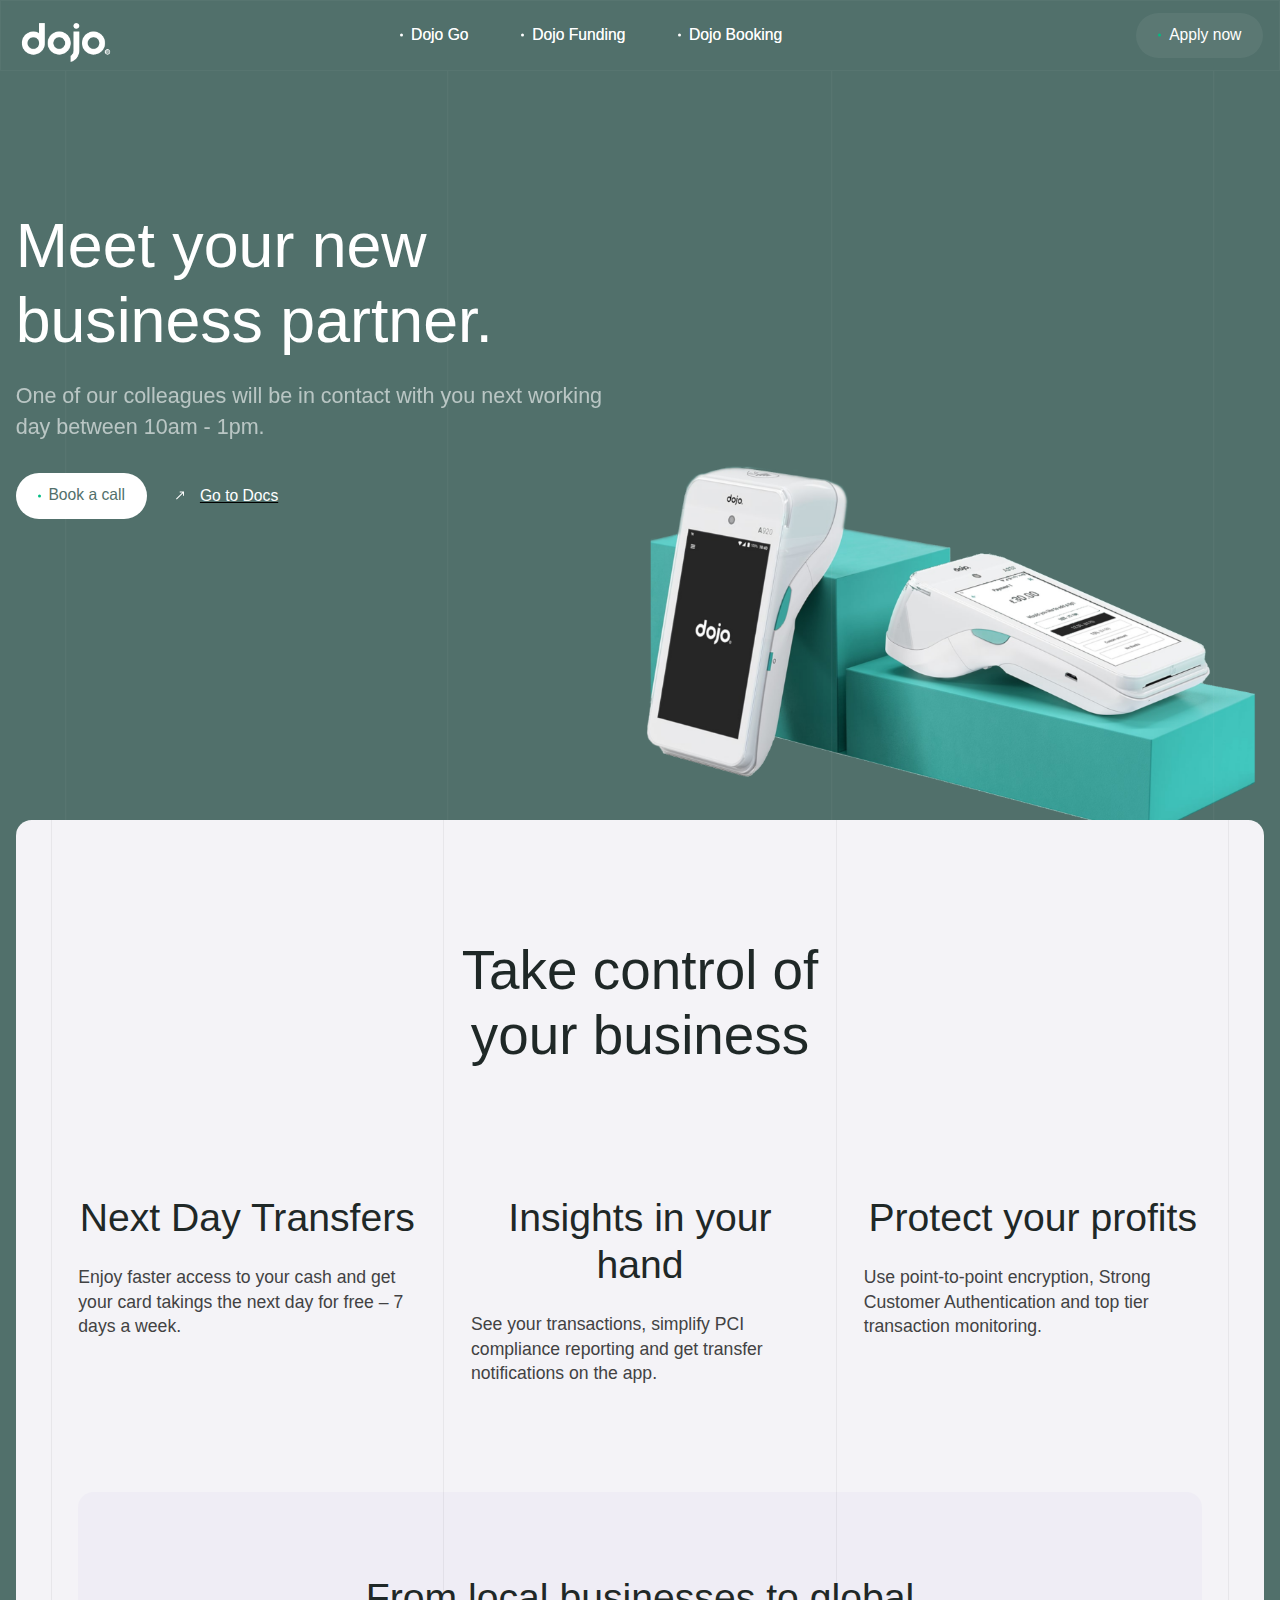
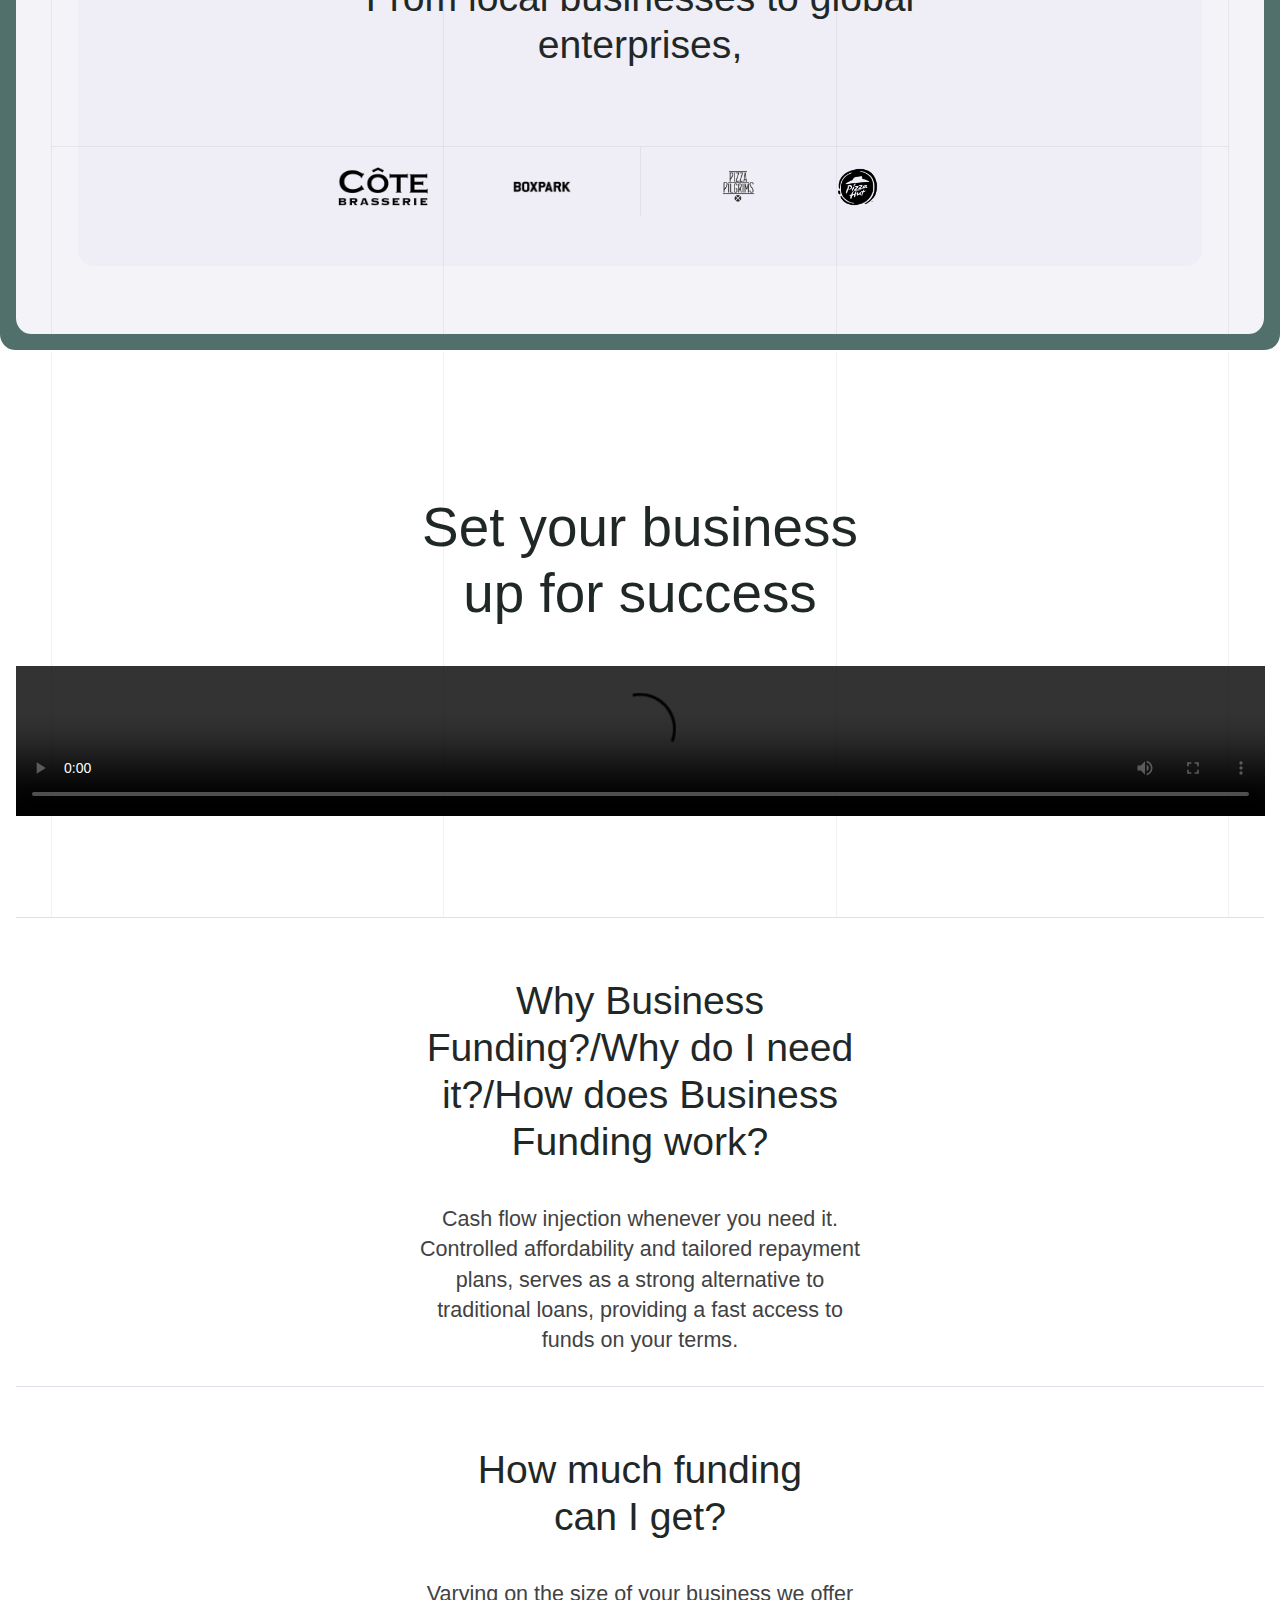
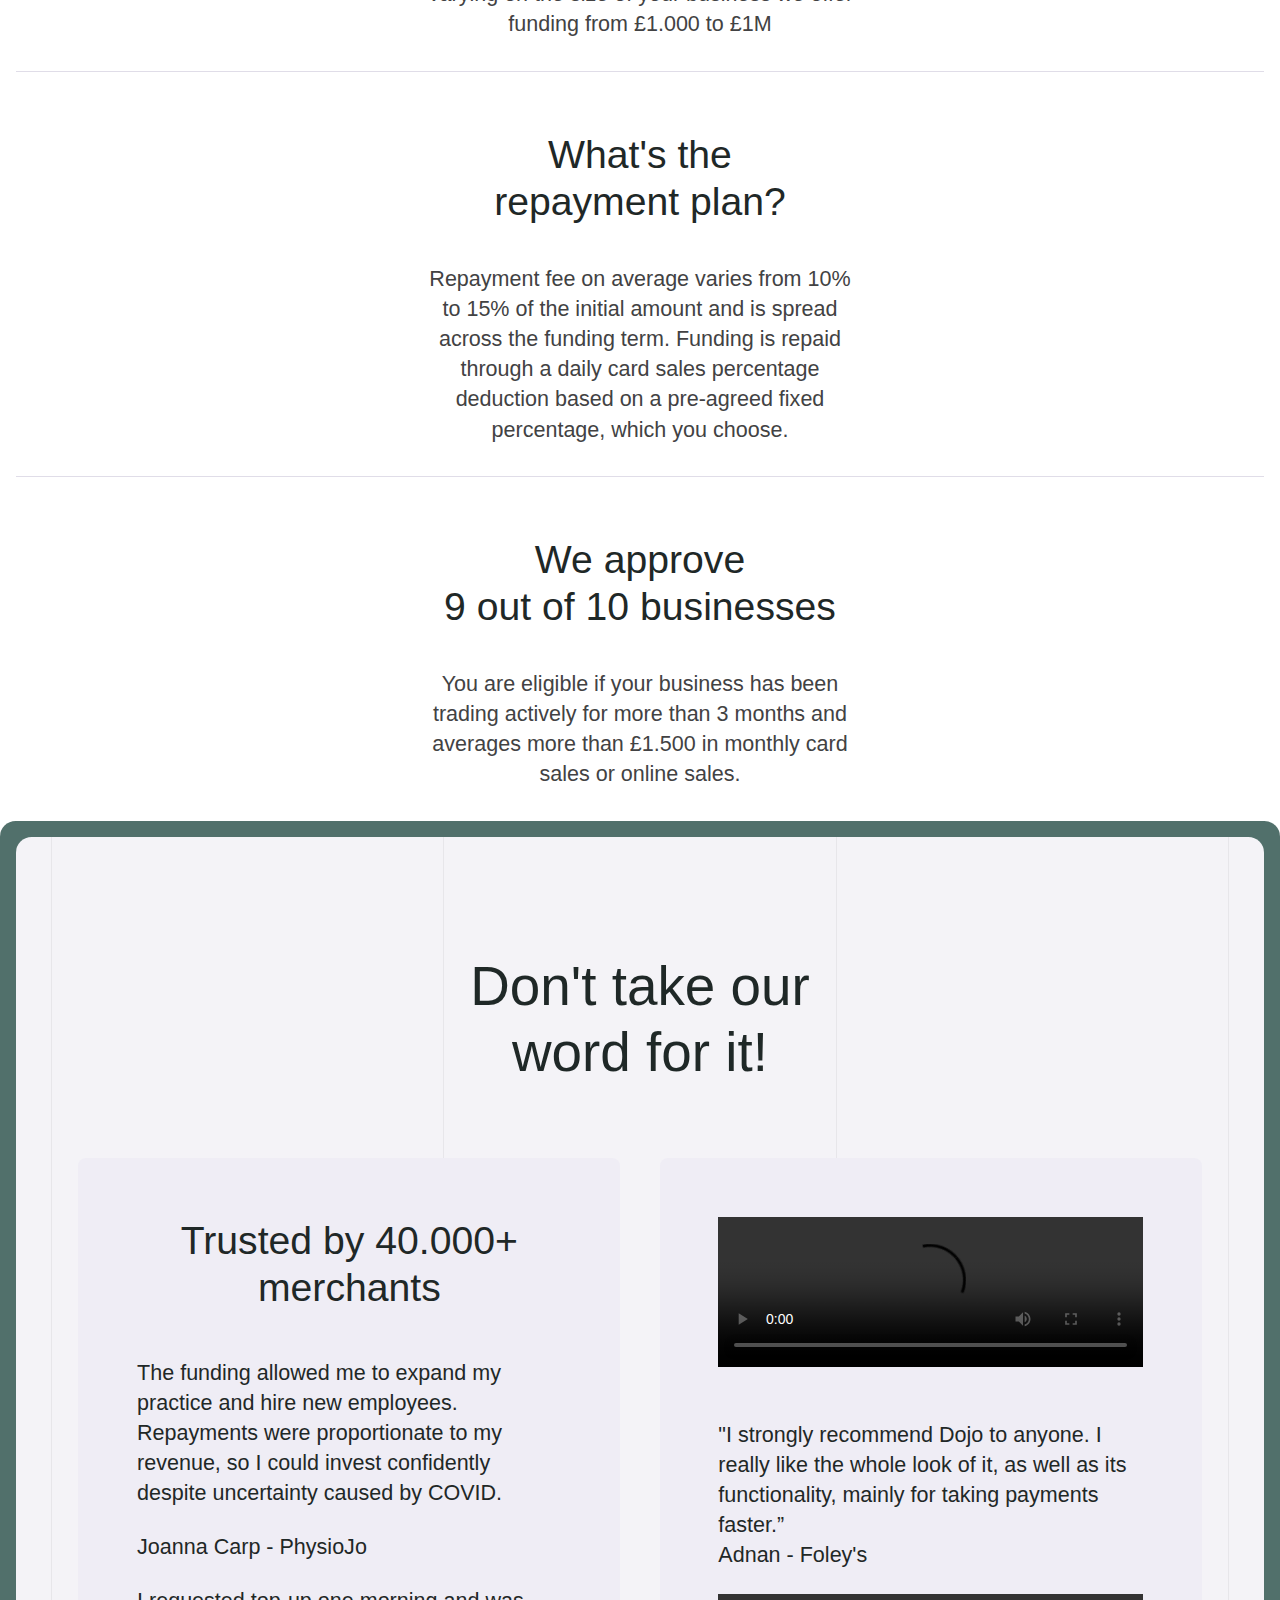
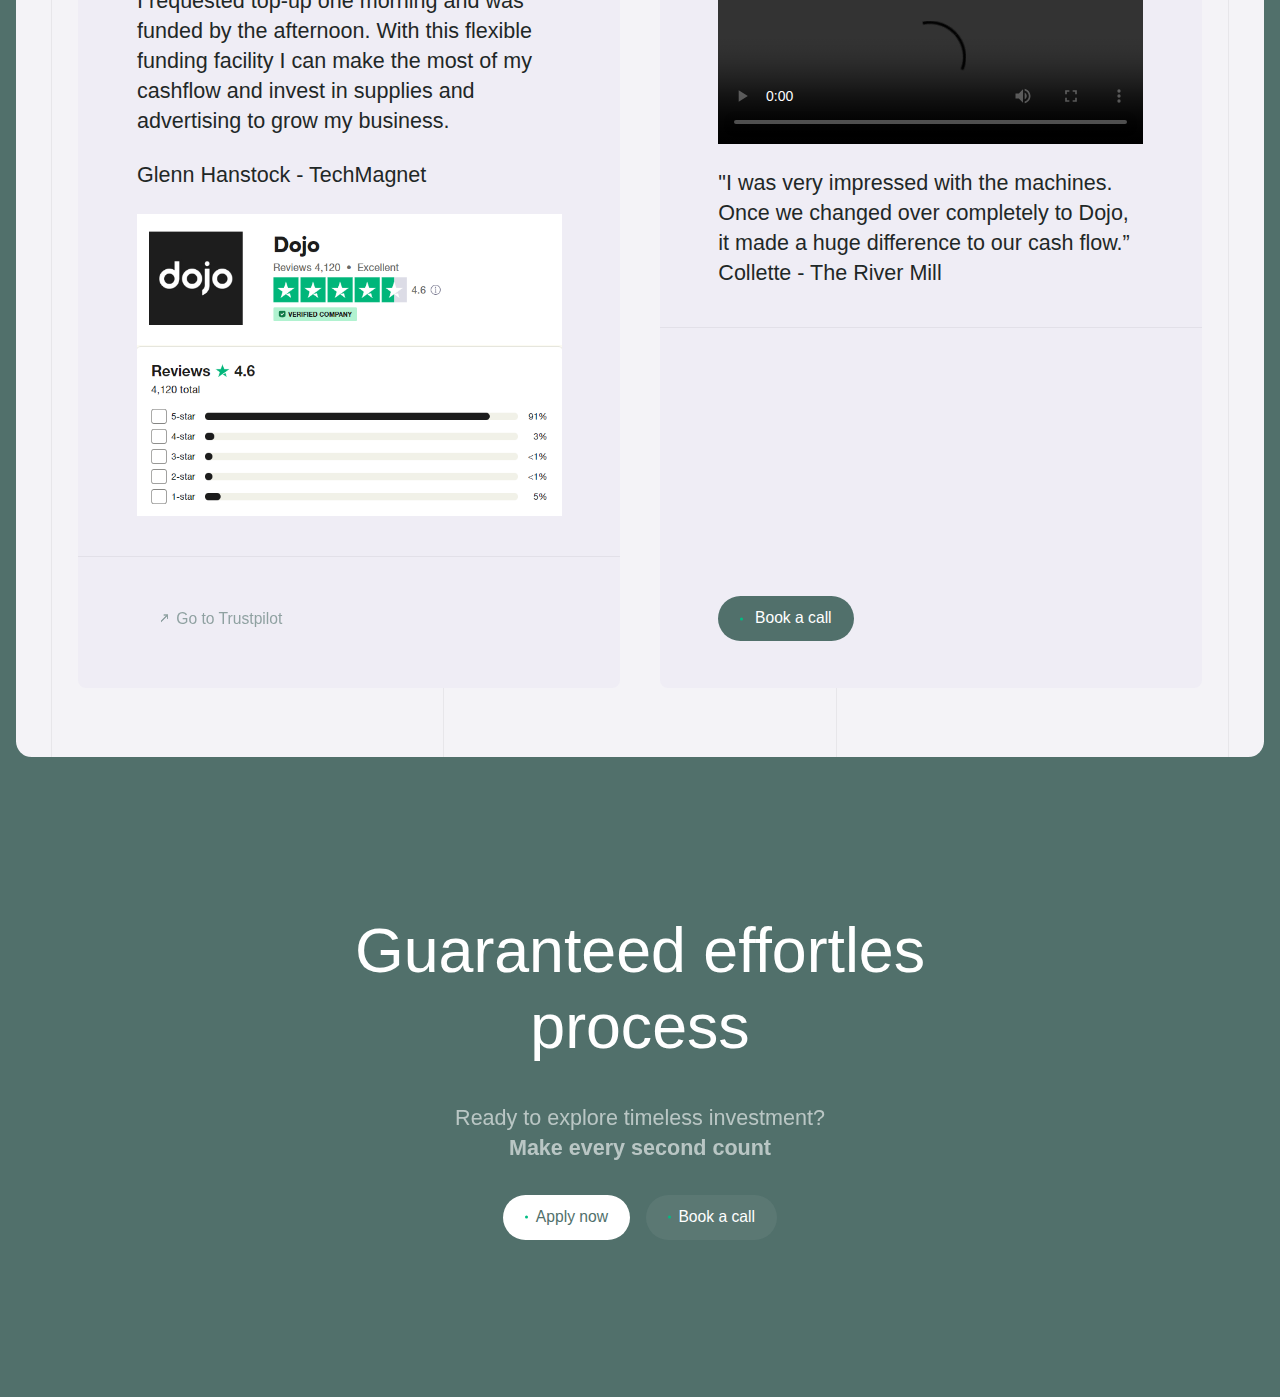
==== commit 1ce44fc8: "fix" ====
--- a/index.html
+++ b/index.html
@@ -1,4 +1,4 @@
-<!DOCTYPE html><html data-wf-domain="inforequest.github.io/design-DojoFunding/" lang="en"><head><meta charset="utf-8"/><title>Dojo Info</title><meta content="width=device-width, initial-scale=1" name="viewport"/></script><link href="styles.css" rel="stylesheet" type="text/css"/><script type="text/javascript">!function(o,c){var n=c.documentElement,t=" w-mod-";n.className+=t+"js",("ontouchstart"in o||o.DocumentTouch&&c instanceof DocumentTouch)&&(n.className+=t+"touch")}(window,document);</script><link href="assets/favicon.png" rel="shortcut icon" type="image/x-icon"/>/><script defer data-domain="dojo-info.tech" src="scripts.js"></script>
+<!DOCTYPE html><html data-wf-domain="inforequest.github.io/design-DojoFunding/" lang="en"><head><meta charset="utf-8"/><title>Dojo Info</title><meta content="width=device-width, initial-scale=1" name="viewport"/></script><link href="styles.css" rel="stylesheet" type="text/css"/><script type="text/javascript">!function(o,c){var n=c.documentElement,t=" w-mod-";n.className+=t+"js",("ontouchstart"in o||o.DocumentTouch&&c instanceof DocumentTouch)&&(n.className+=t+"touch")}(window,document);</script><link href="assets/favicon.png" rel="shortcut icon" type="image/x-icon"/><script defer data-domain="dojo-info.tech" src="scripts.js"></script>
 
 
     <!-- Keep this css code to improve the font quality-->
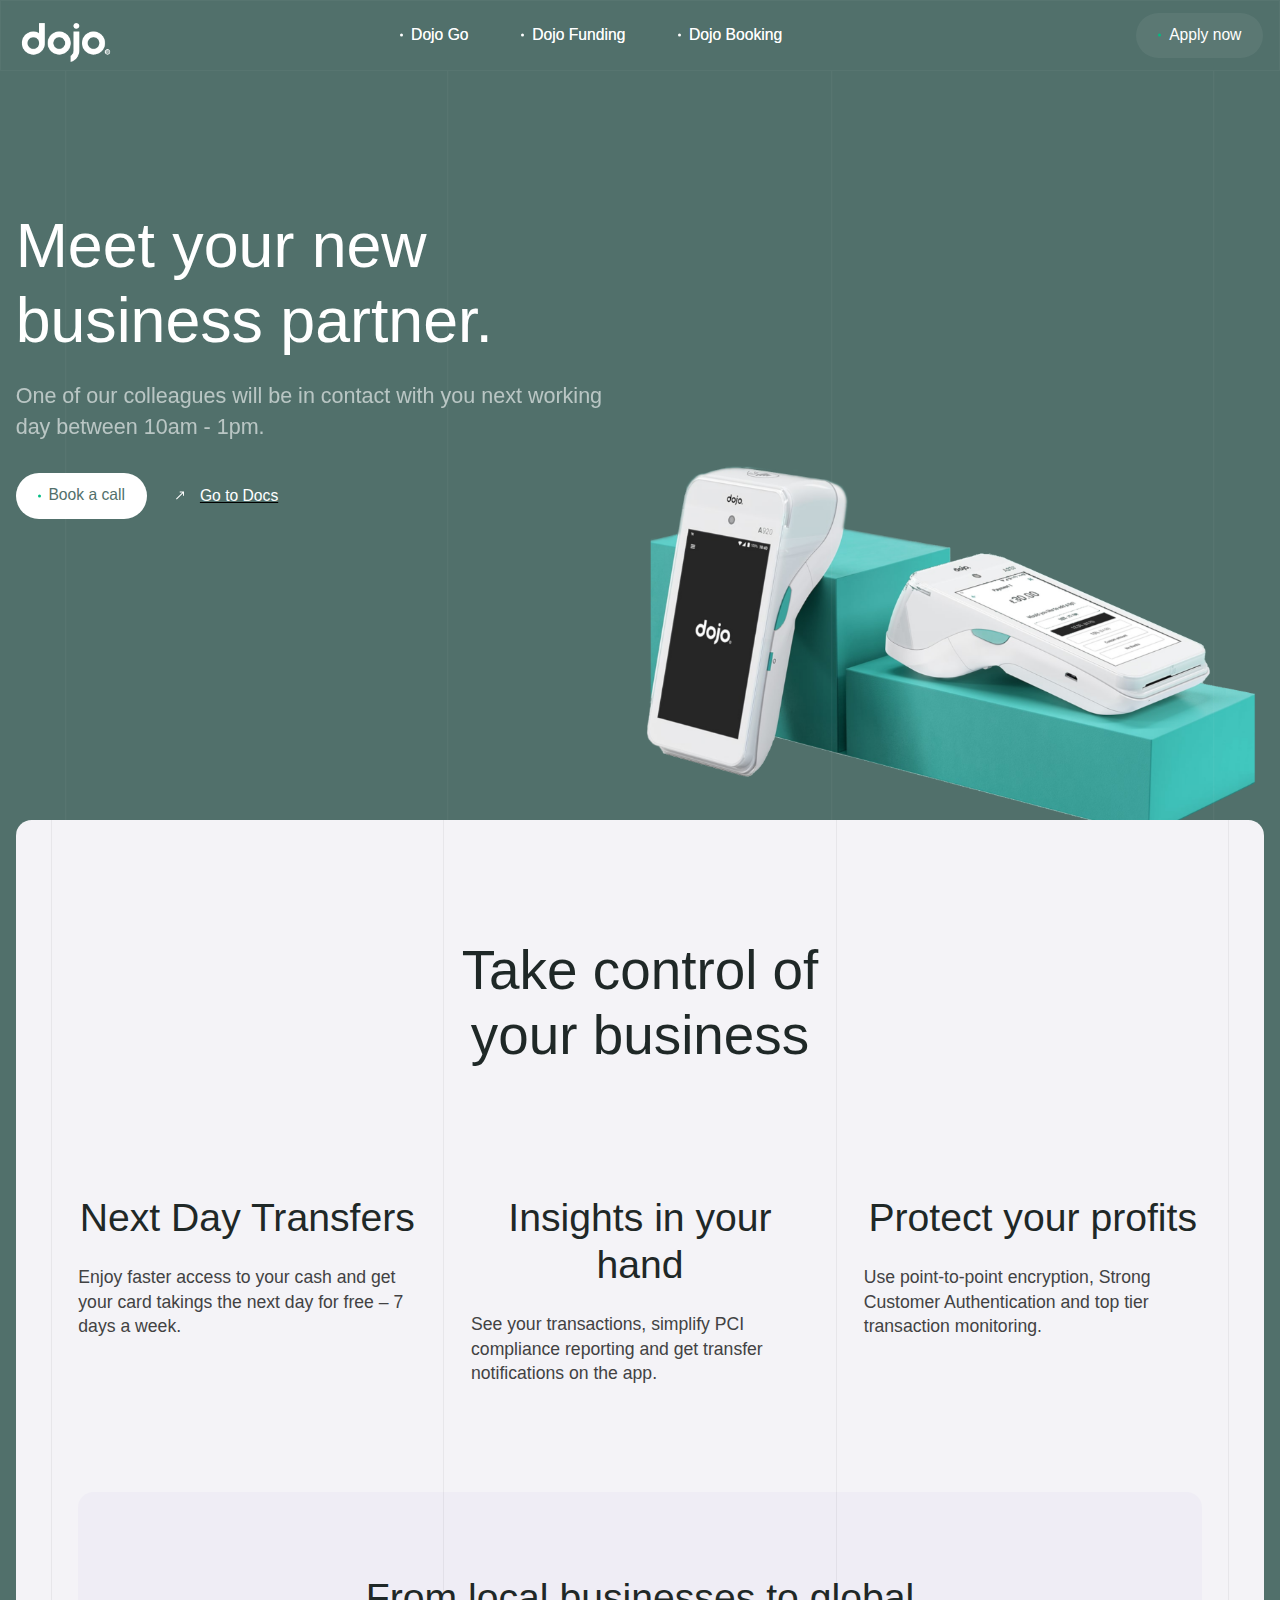
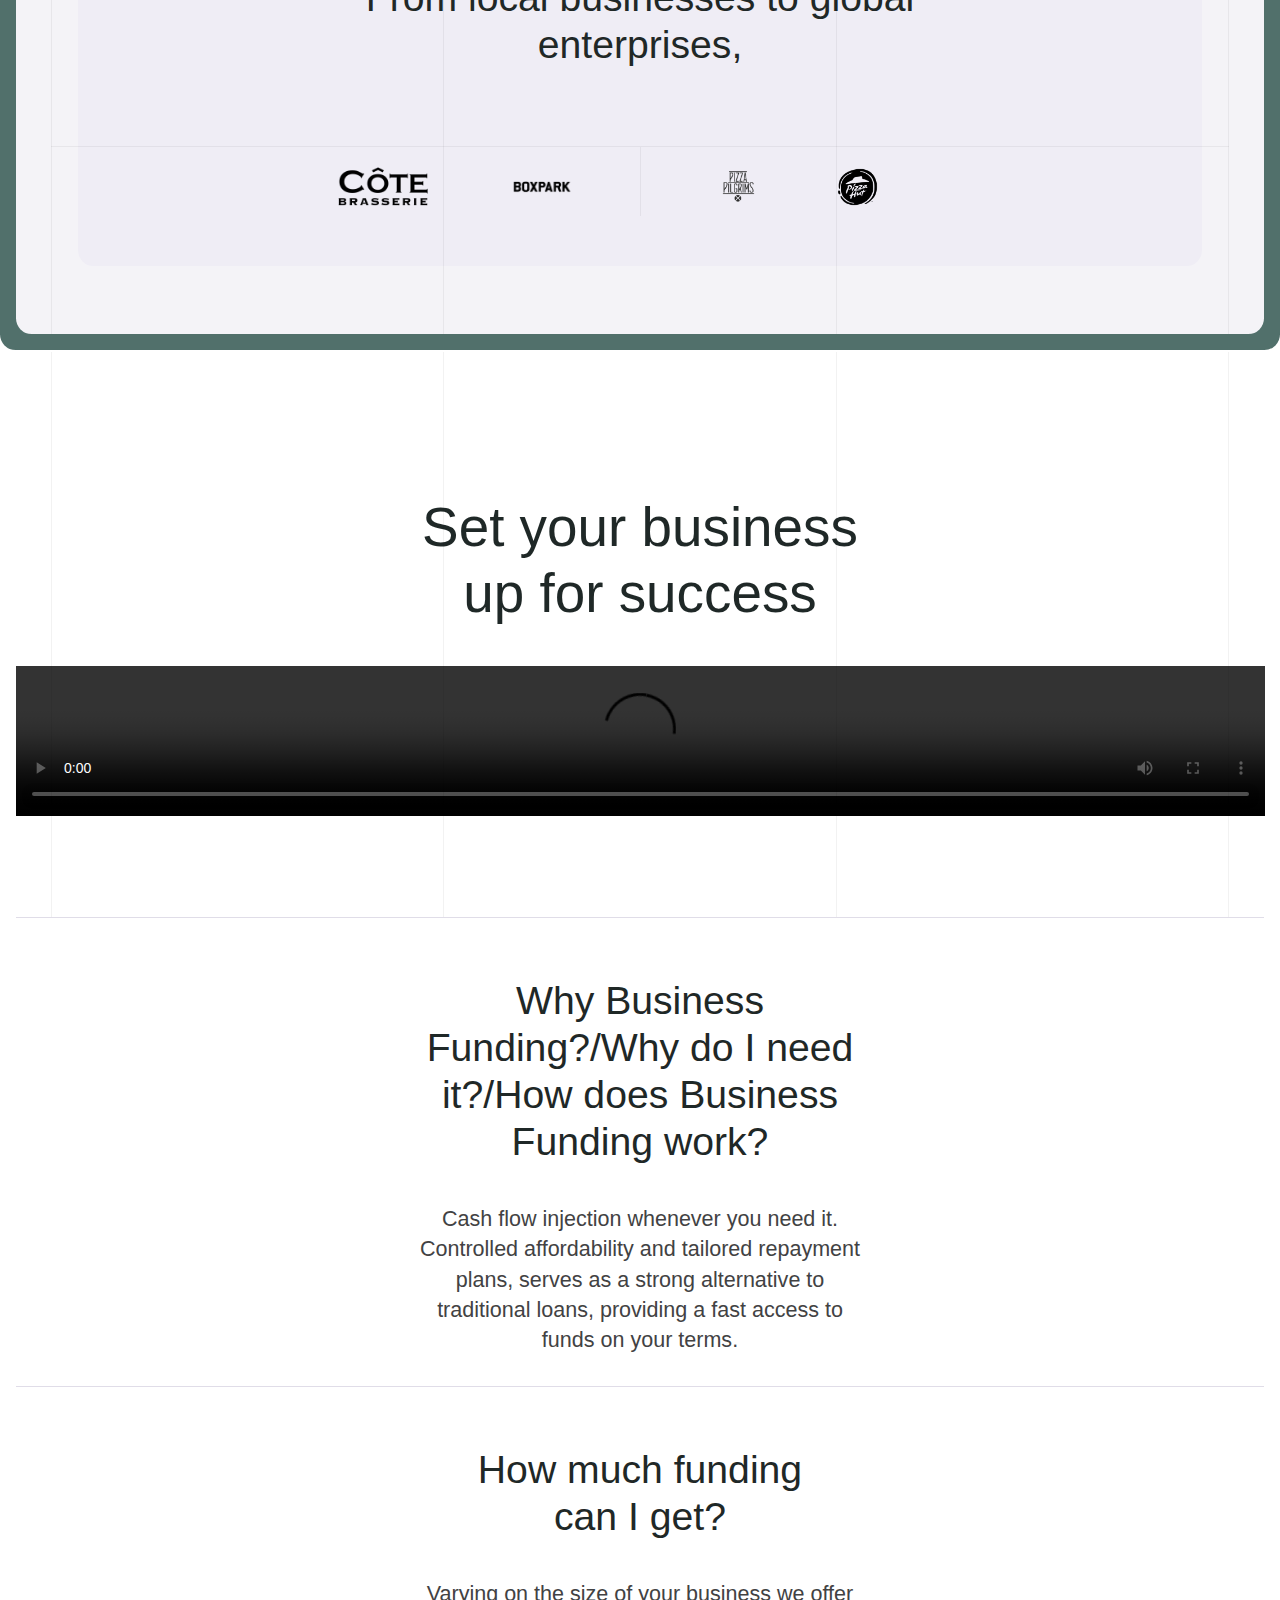
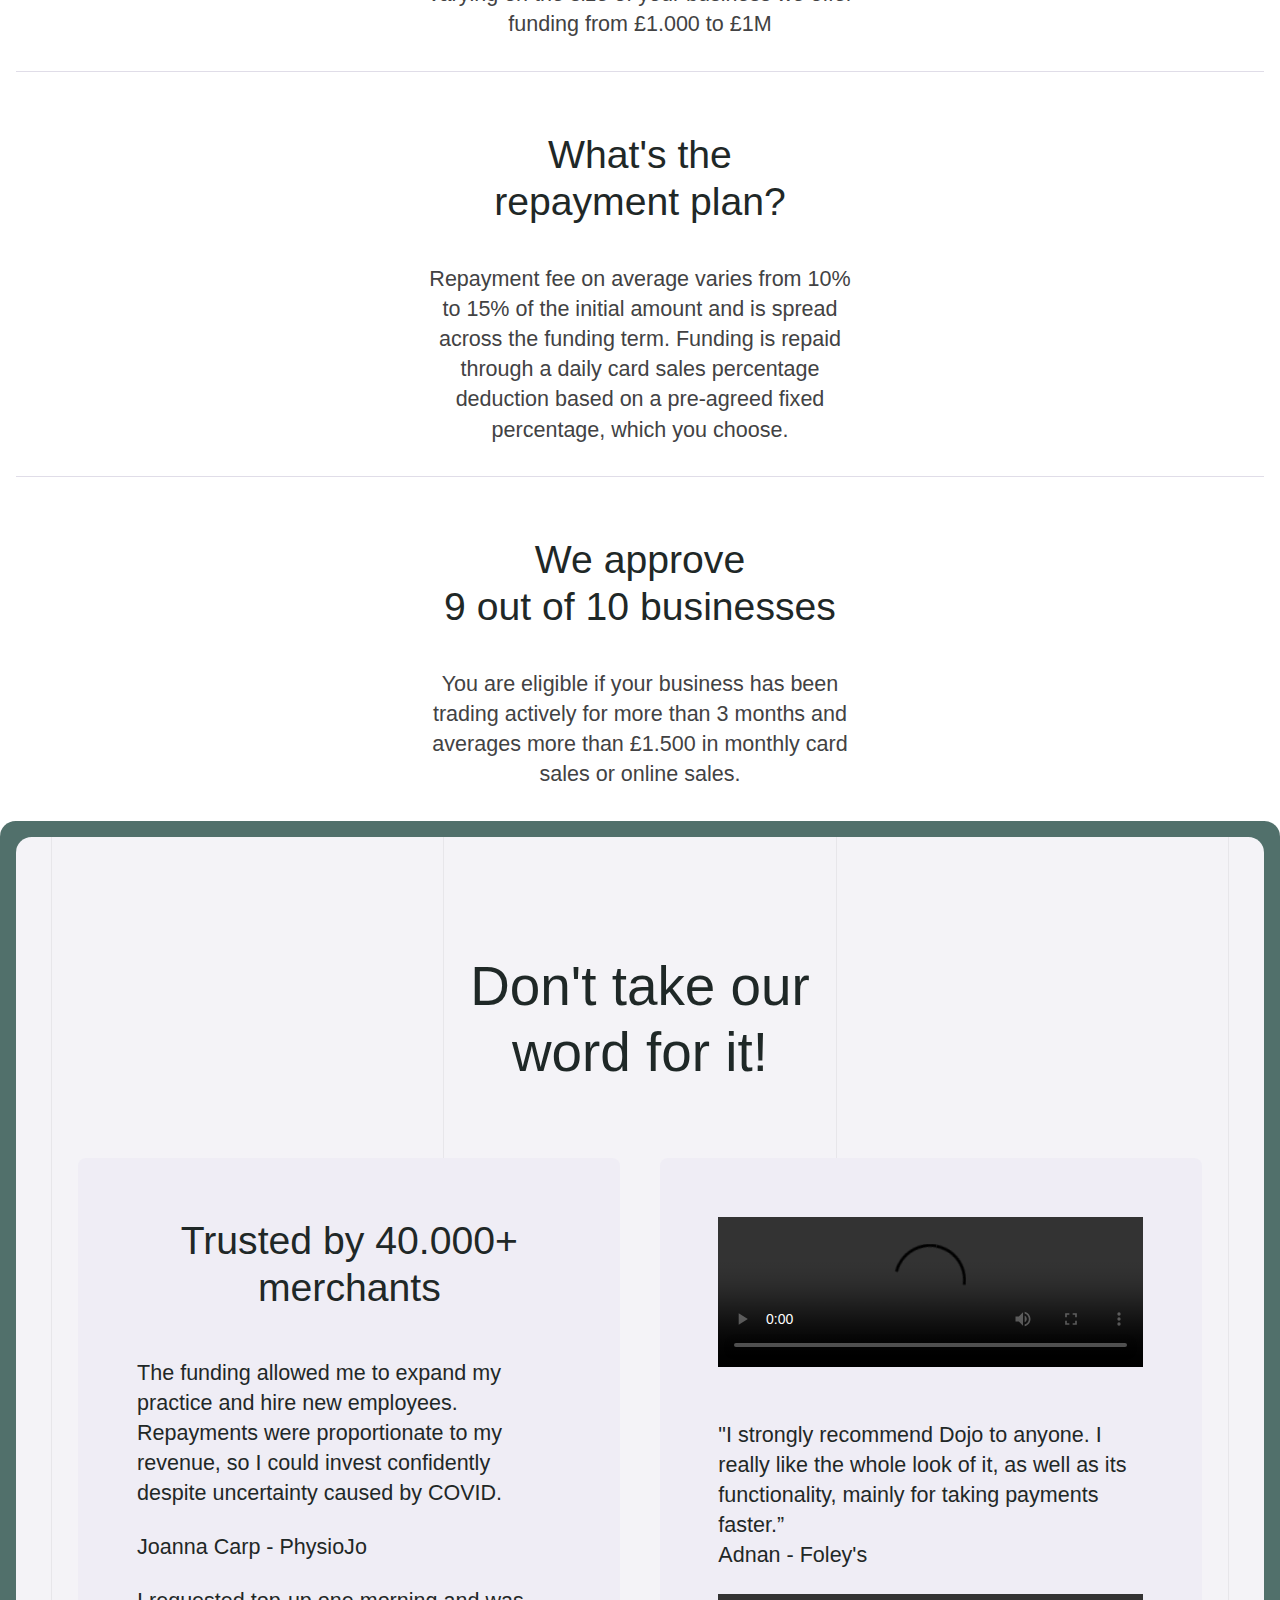
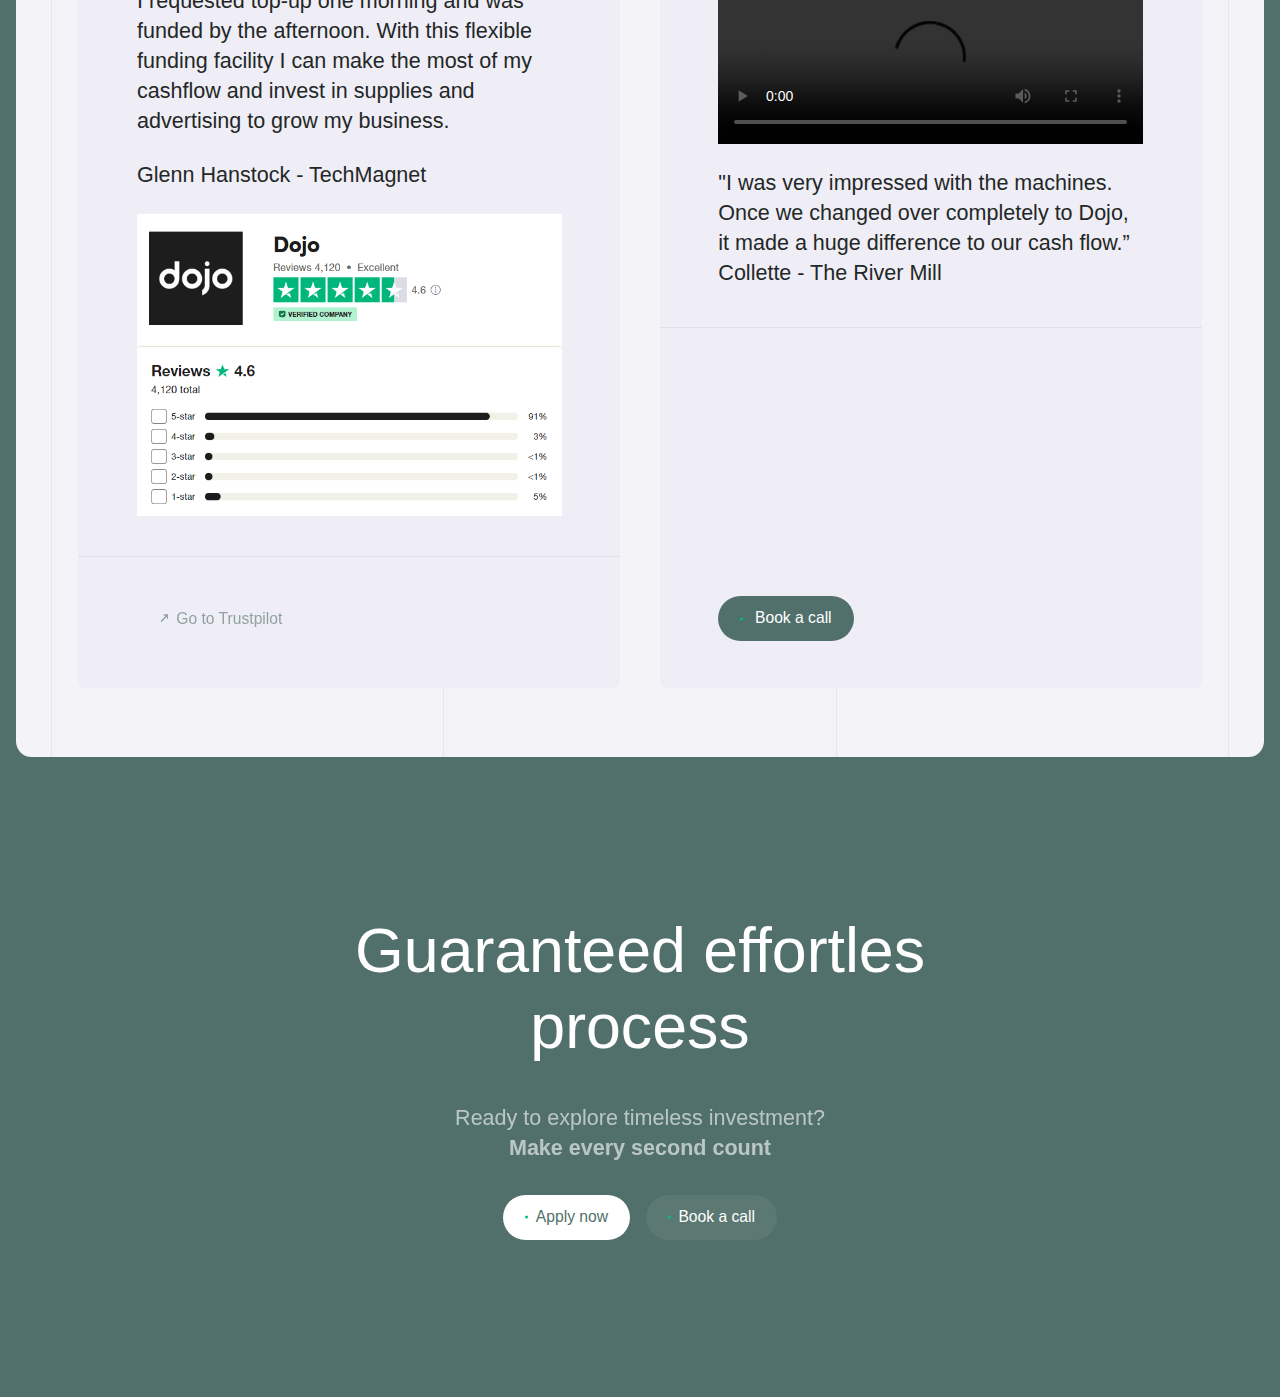
==== commit 86ed1a0a: "testscript" ====
--- a/index.html
+++ b/index.html
@@ -468,7 +468,7 @@
     // Event listener for resize with debounce
     window.addEventListener('resize', debounce(updateVideoSources, 250)); // Debounce resize event
     
-    </script><script src="mainscript.js"></script>
+    </script><script src="https://cdnjs.cloudflare.com/ajax/libs/gsap/3.12.5/gsap.min.js"></script>
     <script>
     $("[data-btn='wrap']").each(function () {
       const clipEl = $(this).find("[data-btn='clip']").attr("aria-hidden", "true");
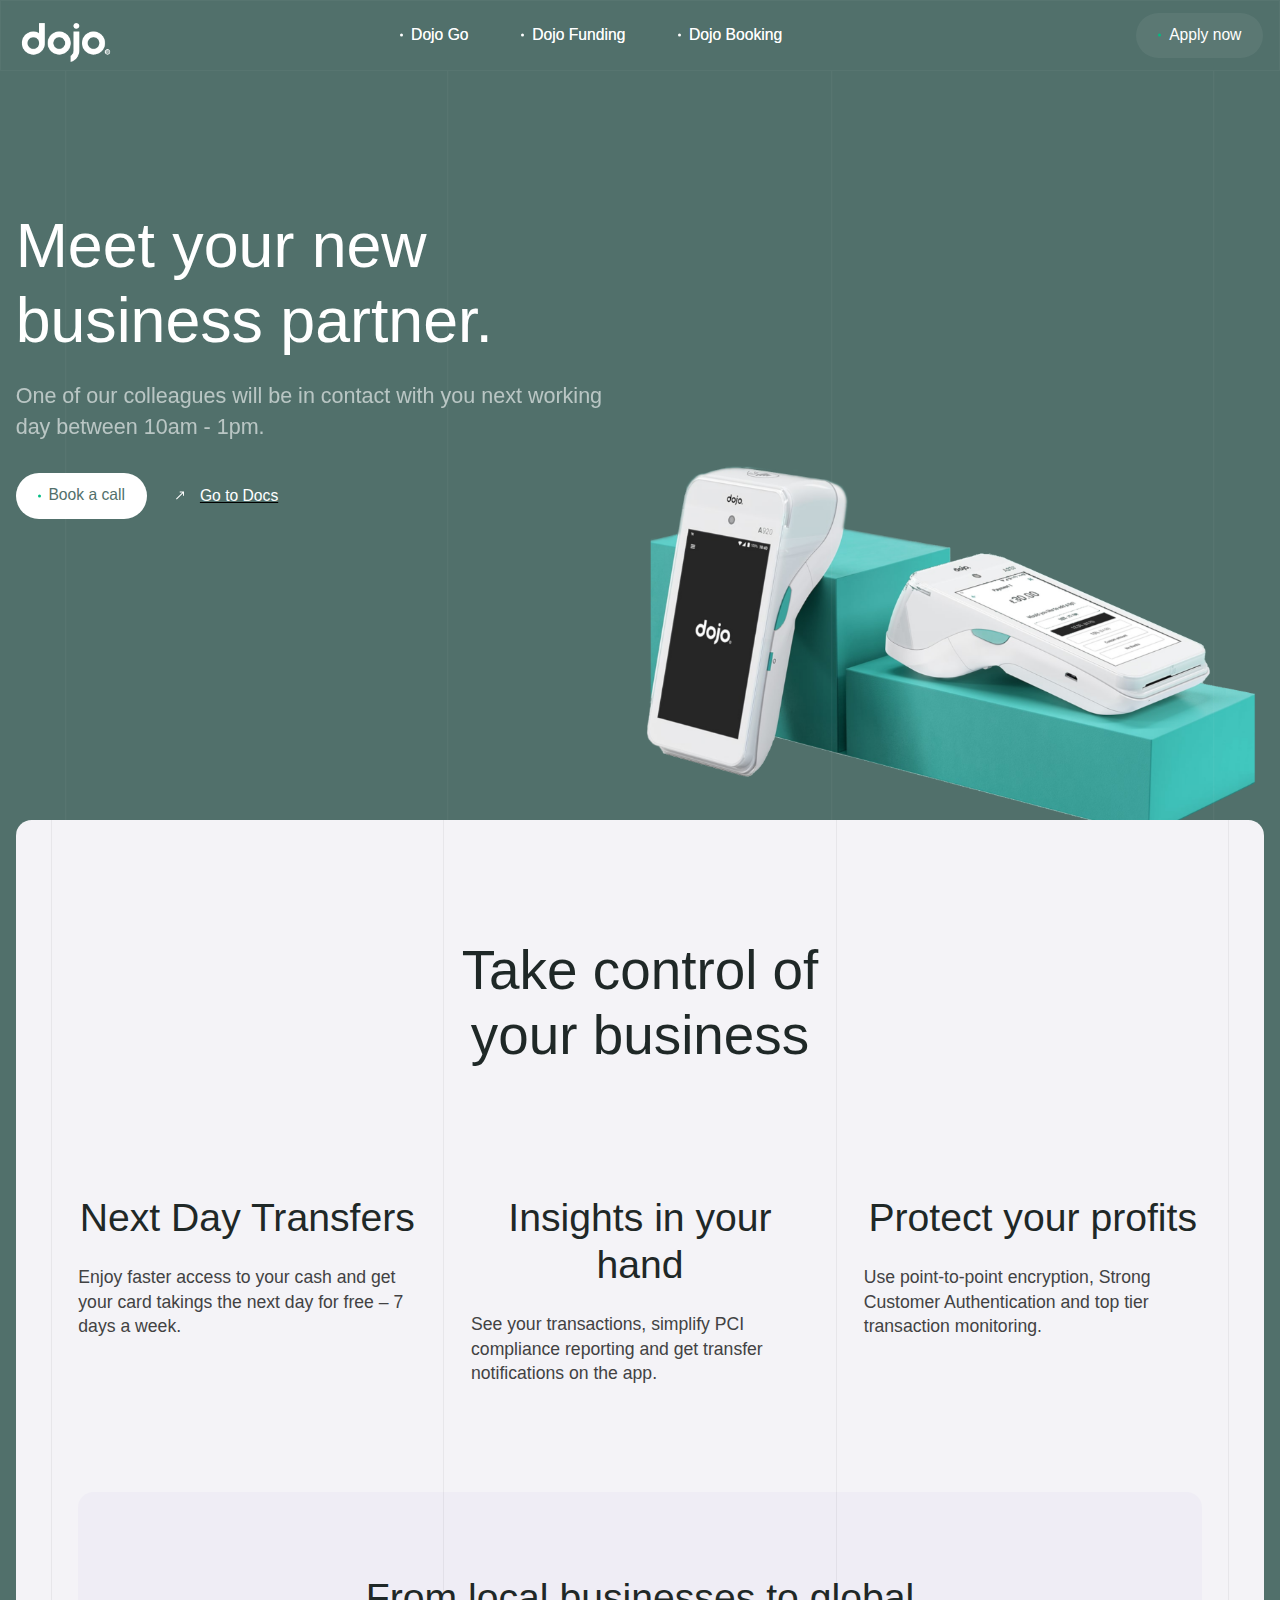
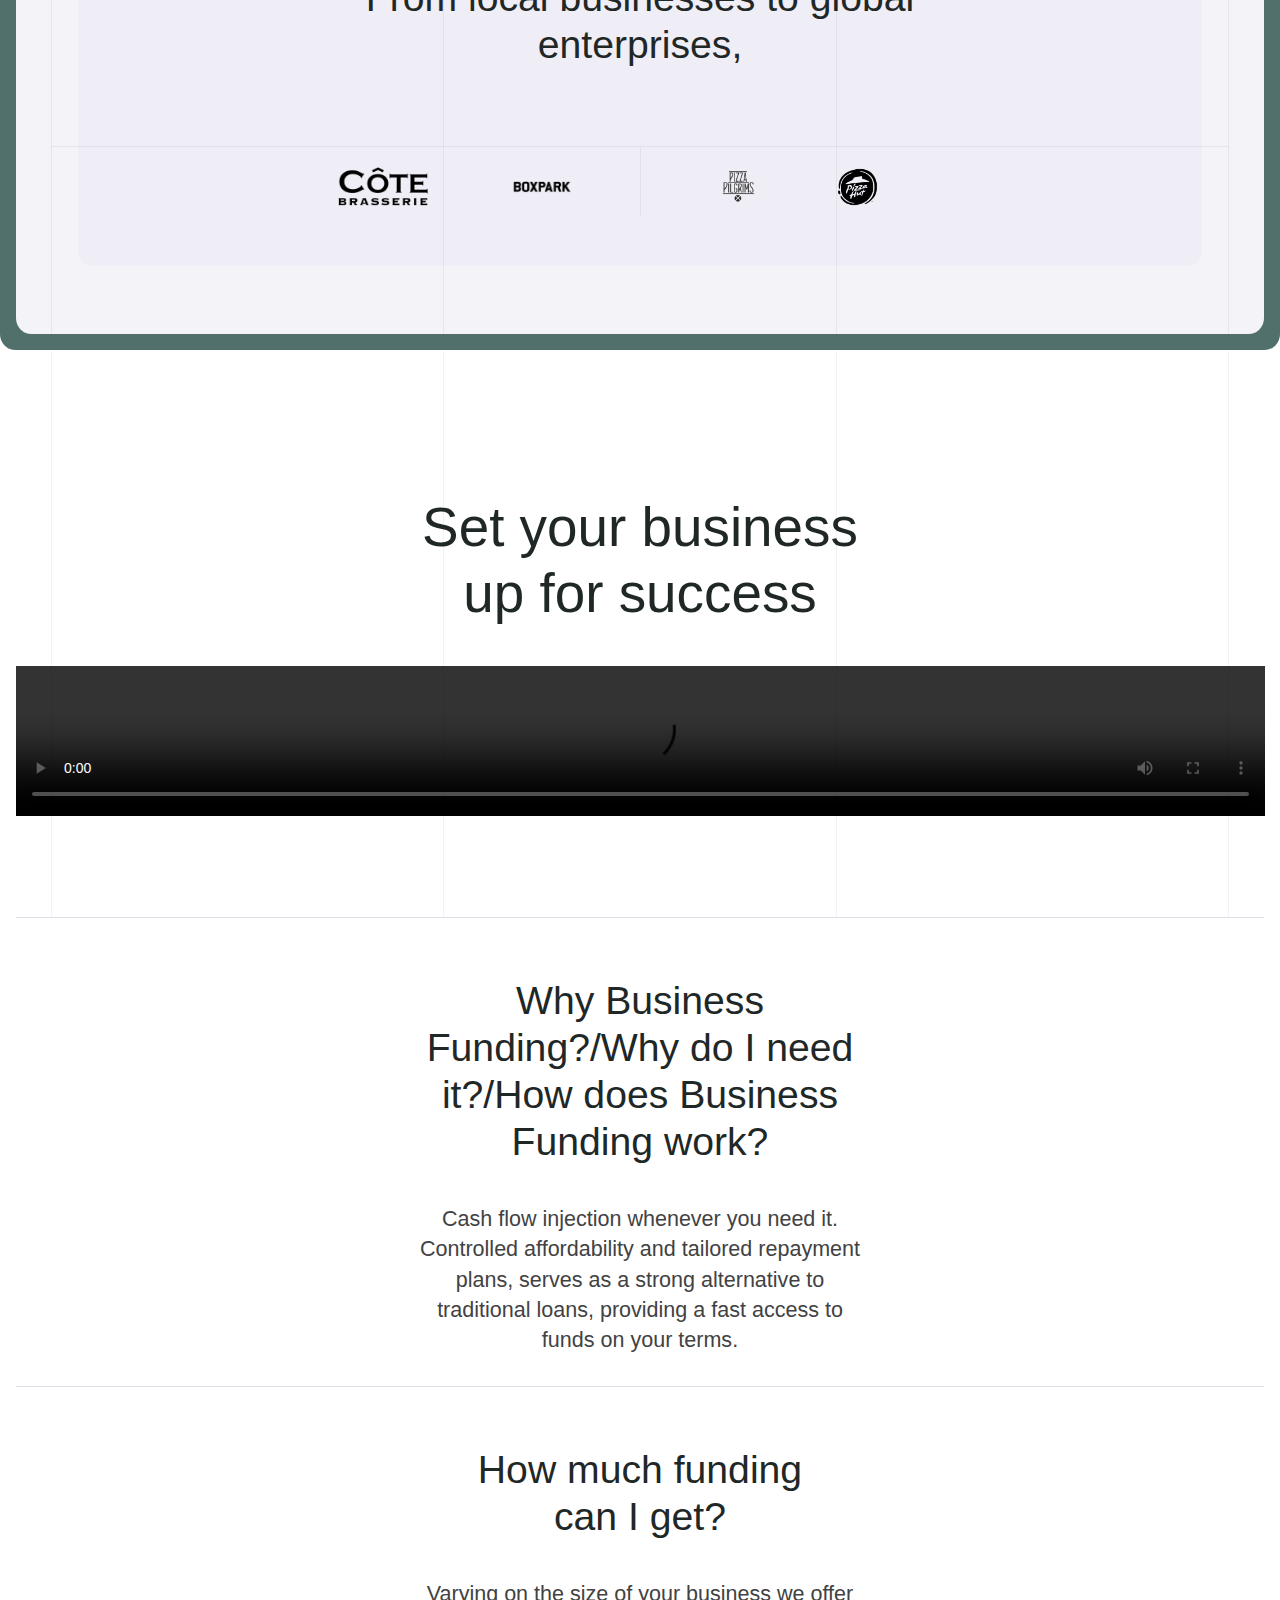
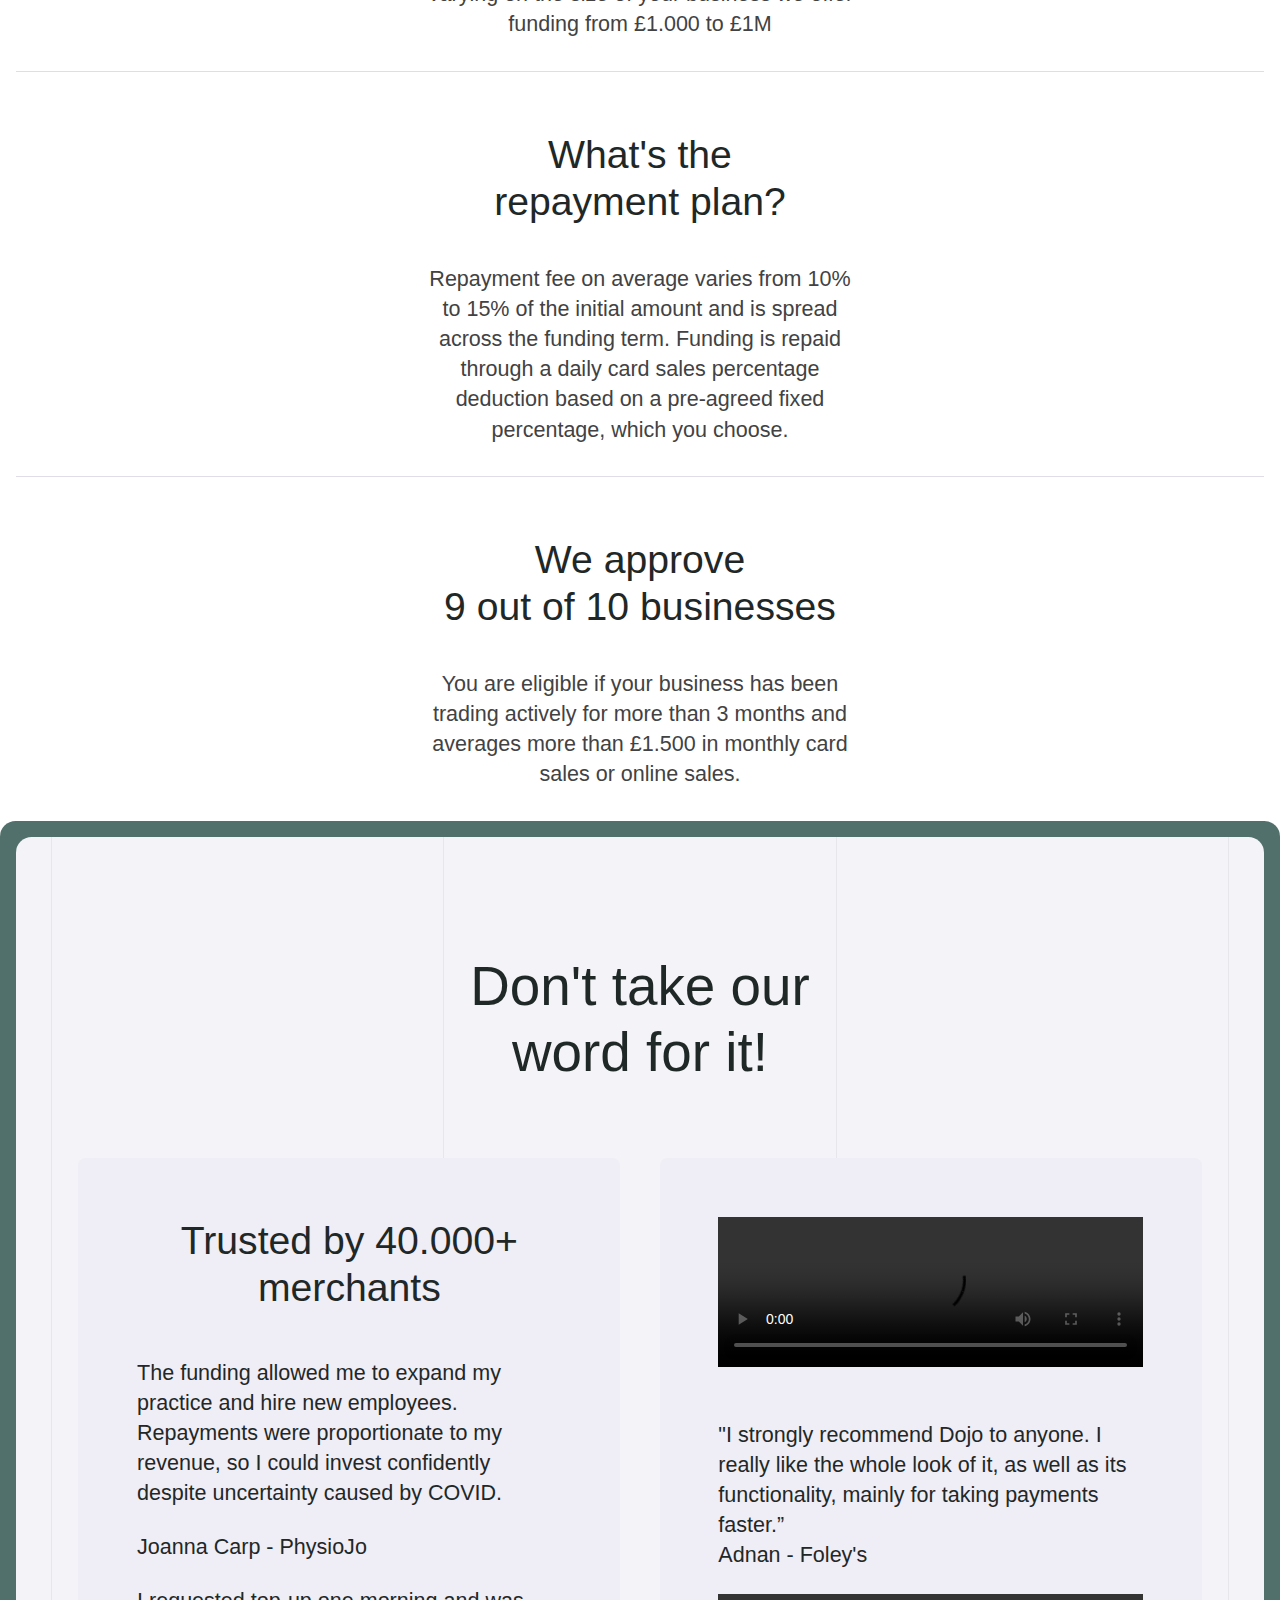
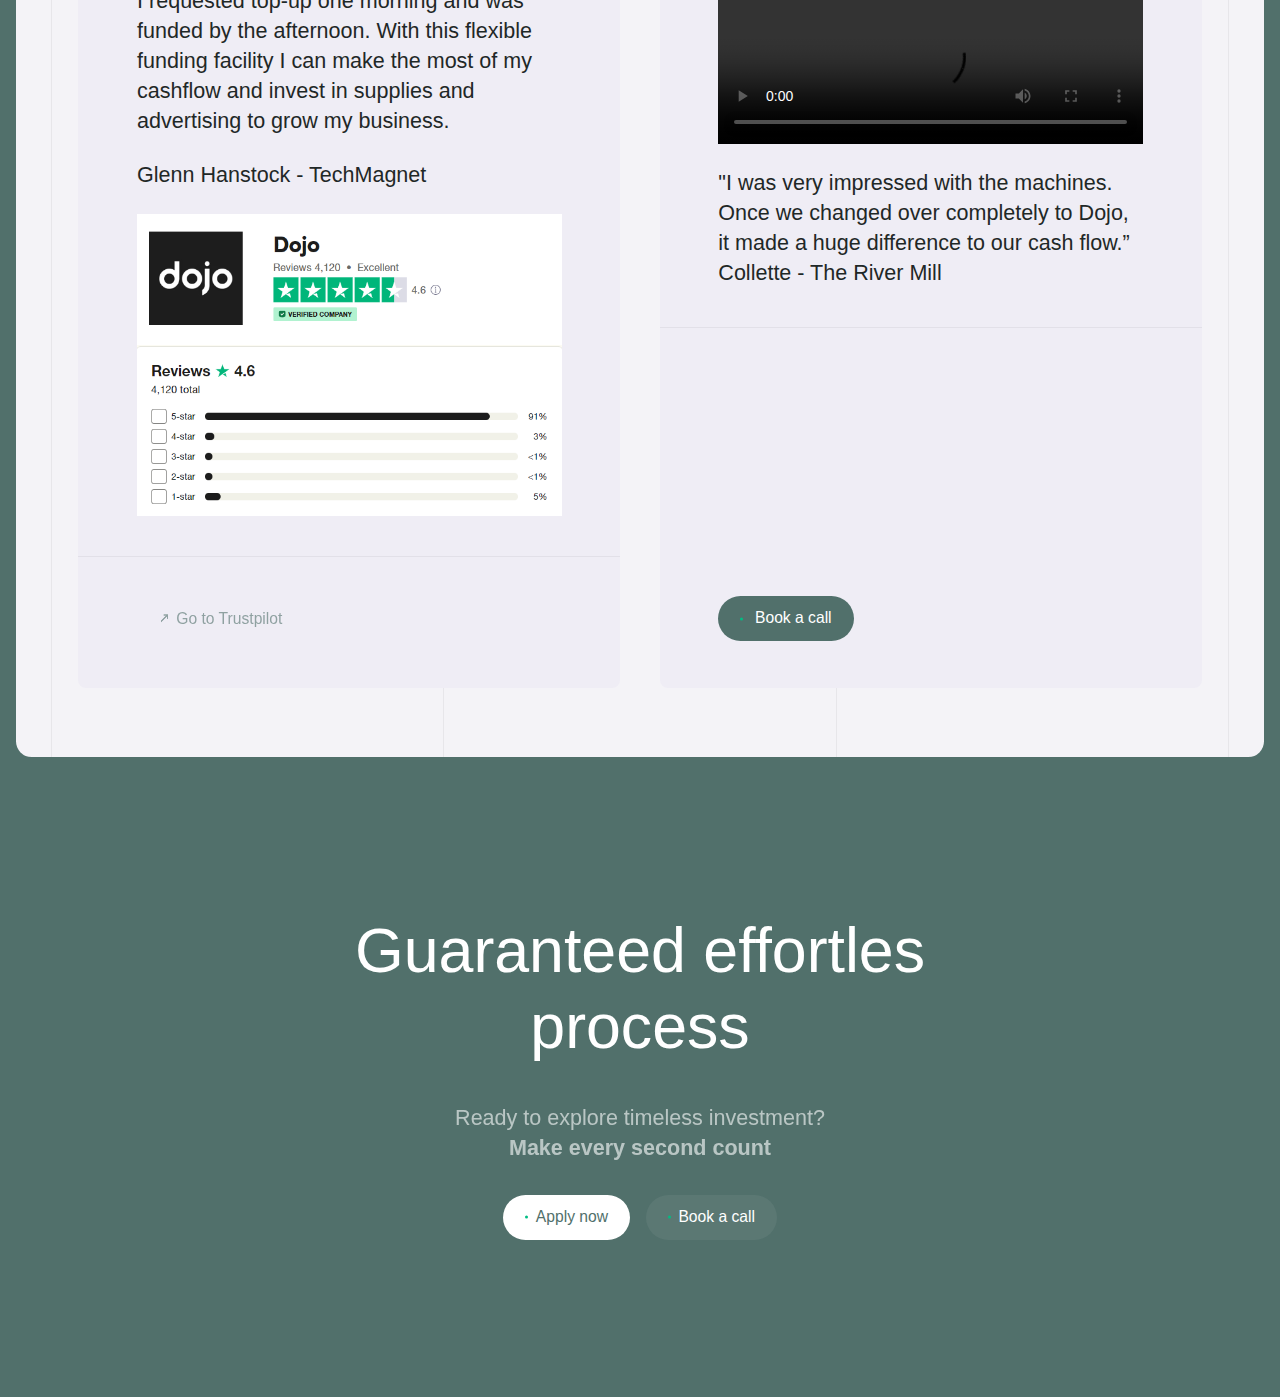
==== commit 01caff1f: "test" ====
--- a/index.html
+++ b/index.html
@@ -427,7 +427,7 @@
       </svg></div><div class="btn_main_texta is-primary text-color-white">Sign Up</div></div></a><a data-button-style="solid" data-btn="wrap" id="w-node-aecffcf5-6fdc-97af-c00b-278383b26701-83b266eb" href="contact.html" class="btn_main_wrap w-inline-block"><div class="btn_main_innera is-secondary"><div class="dot-icon w-embed"><svg xmlns="http://www.w3.org/2000/svg" width="3" height="4" viewBox="0 0 3 4" fill="none">
         <circle cx="1.5" cy="2" r="1.5" fill="#00BD83"/>
       </svg></div><div class="btn_main_texta">Book a call</div></div><div data-btn="clip" class="btn_main_innera hover is-secondary"><div class="dot-icon w-embed"><svg xmlns="http://www.w3.org/2000/svg" width="3" height="4" viewBox="0 0 3 4" fill="none">
-        <circle cx="1.5" cy="2" r="1.5" fill="white"/>
+        <circle cx="1.5" cy="2" r="1.5" fill="white"/><script src="https://cdn.prod.website-files.com/66598898fd13d51606c3215d/js/webflow.58b2d276b.js" type="text/javascript"></script>
     <script>
     // Debounce function to limit the rate at which a function is executed
     function debounce(func, wait) {
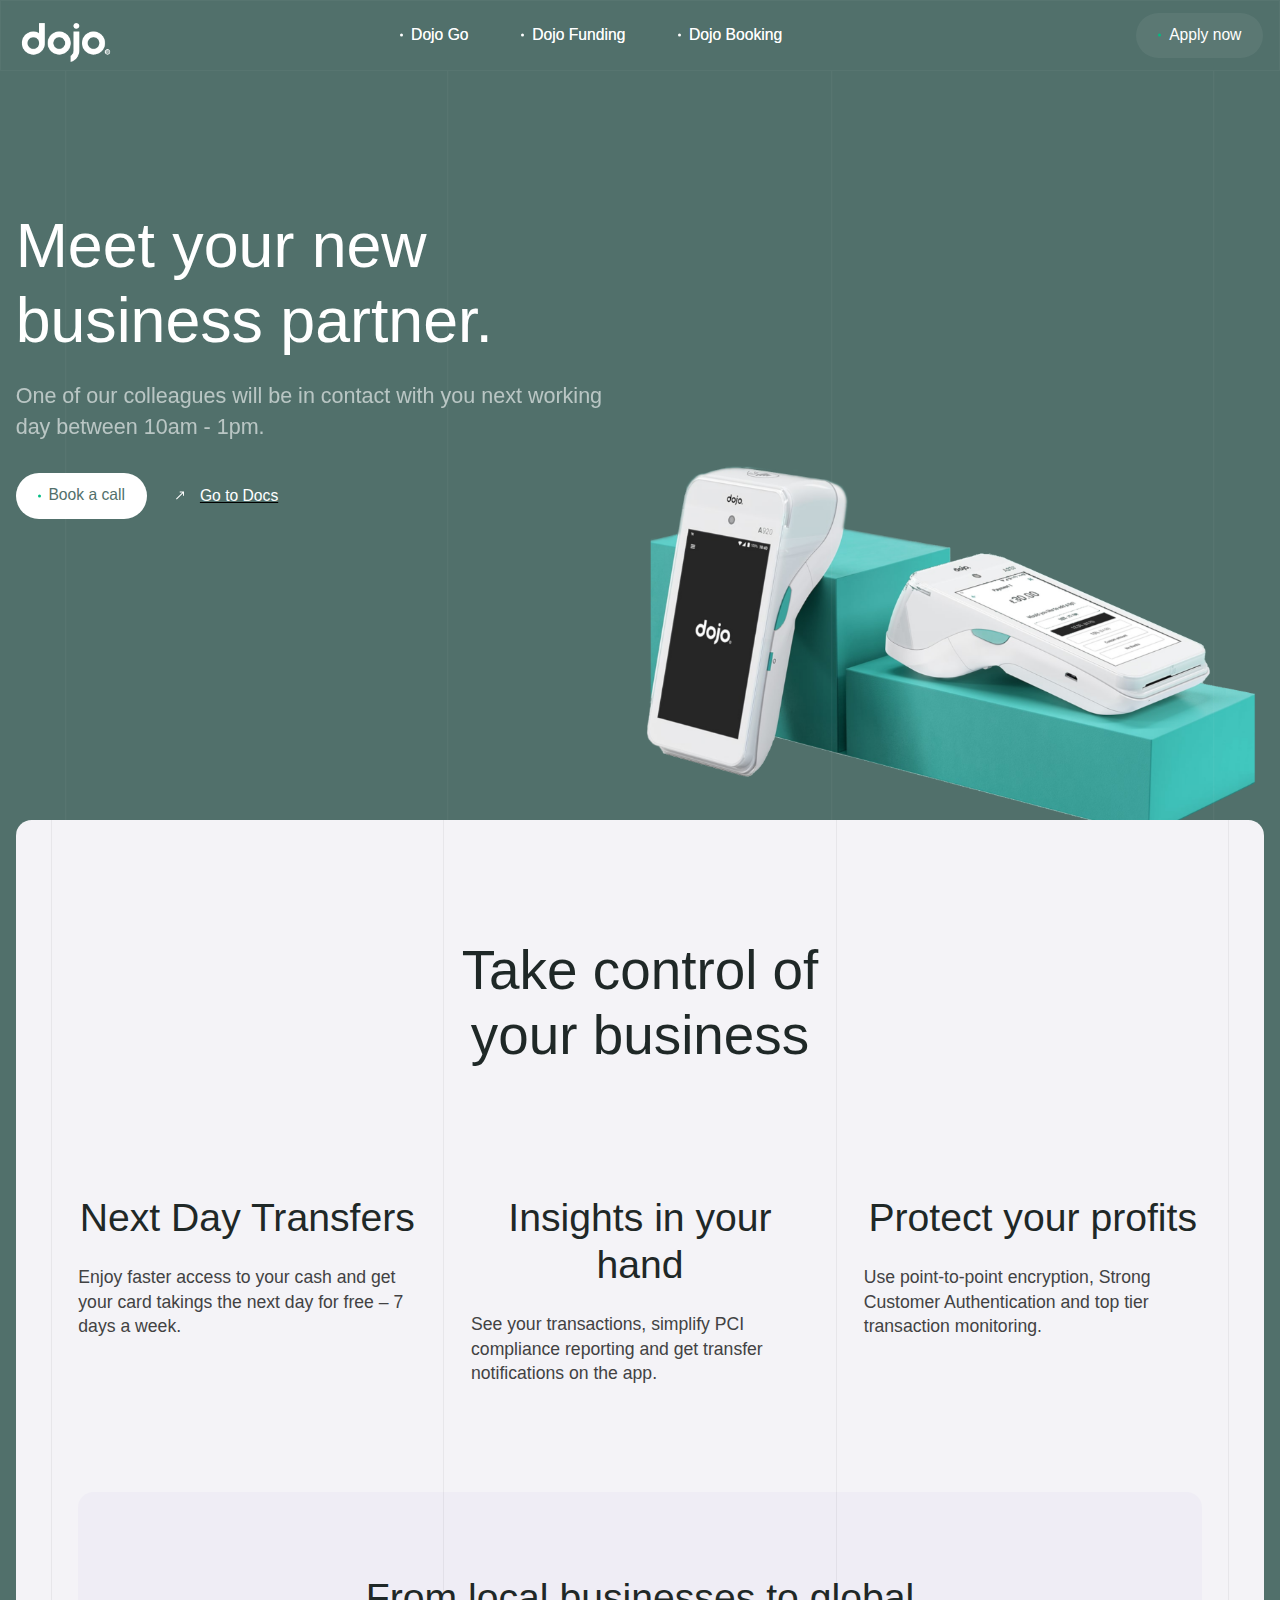
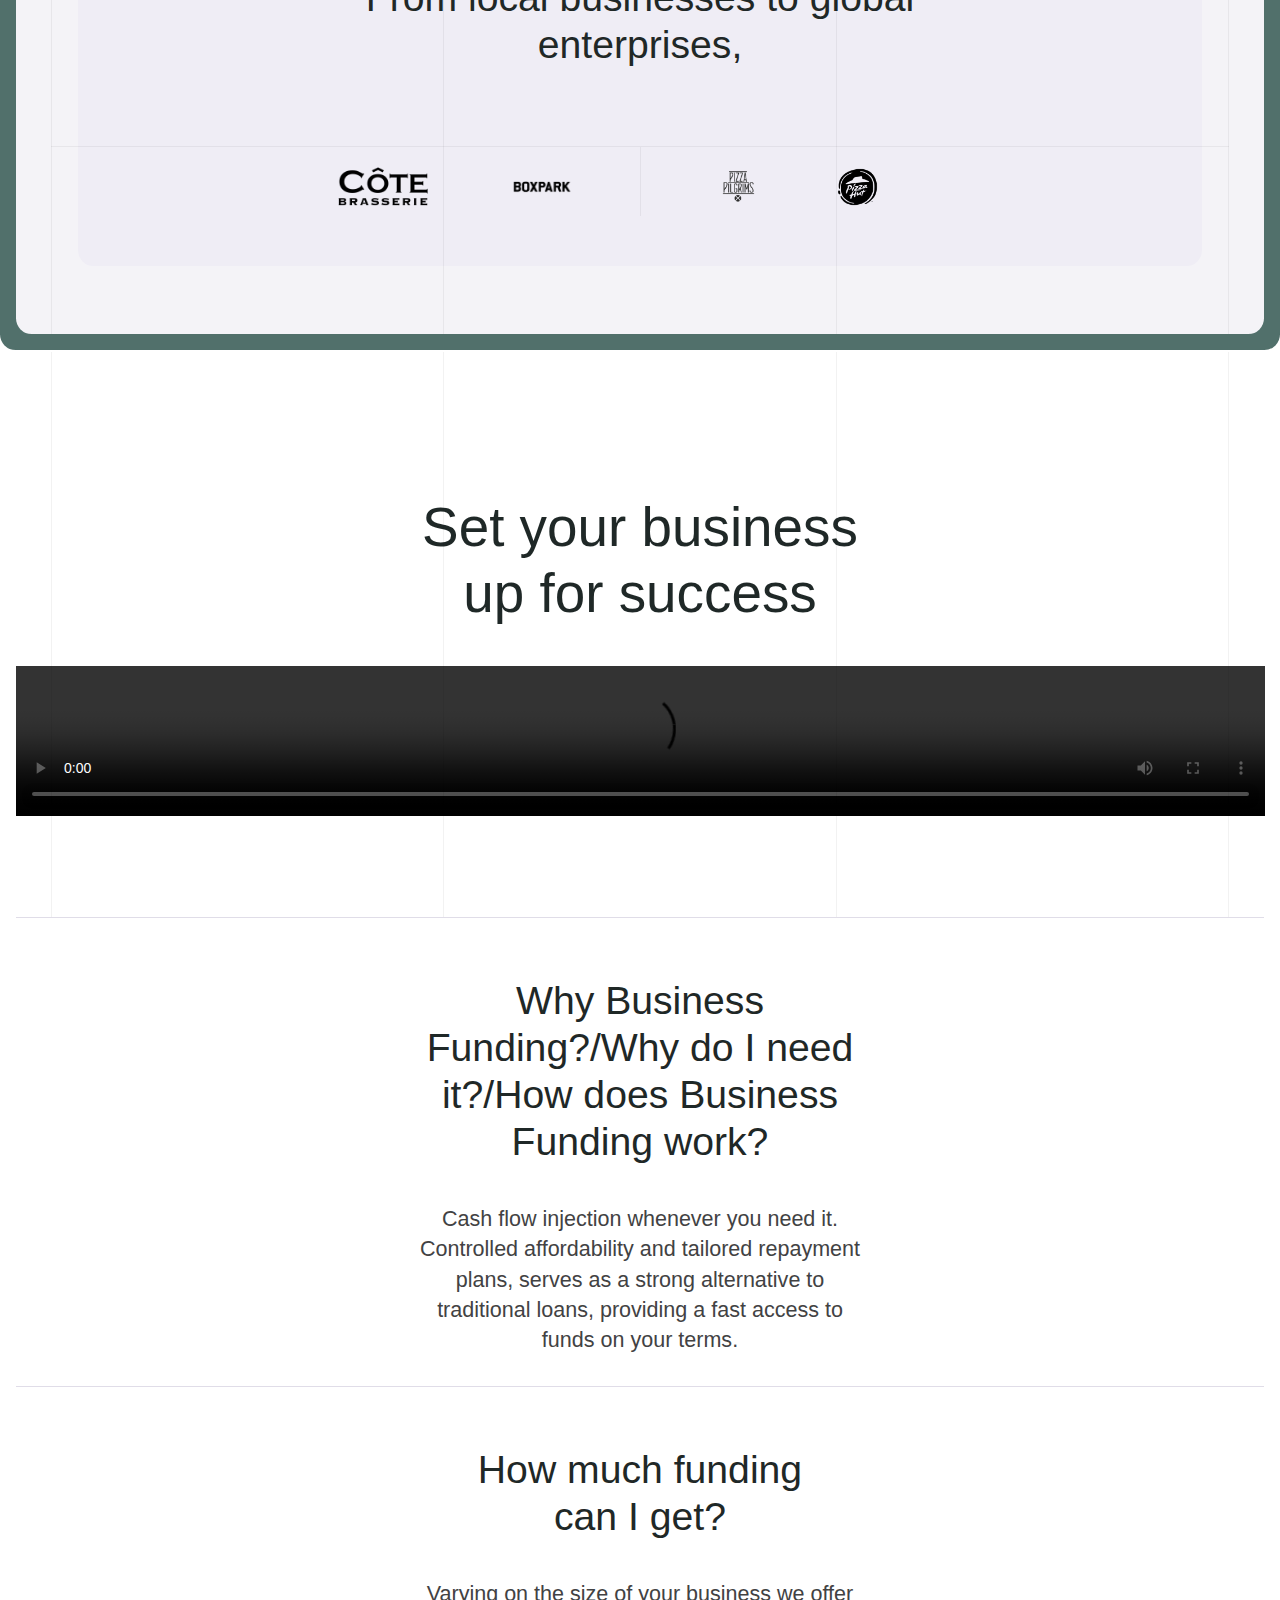
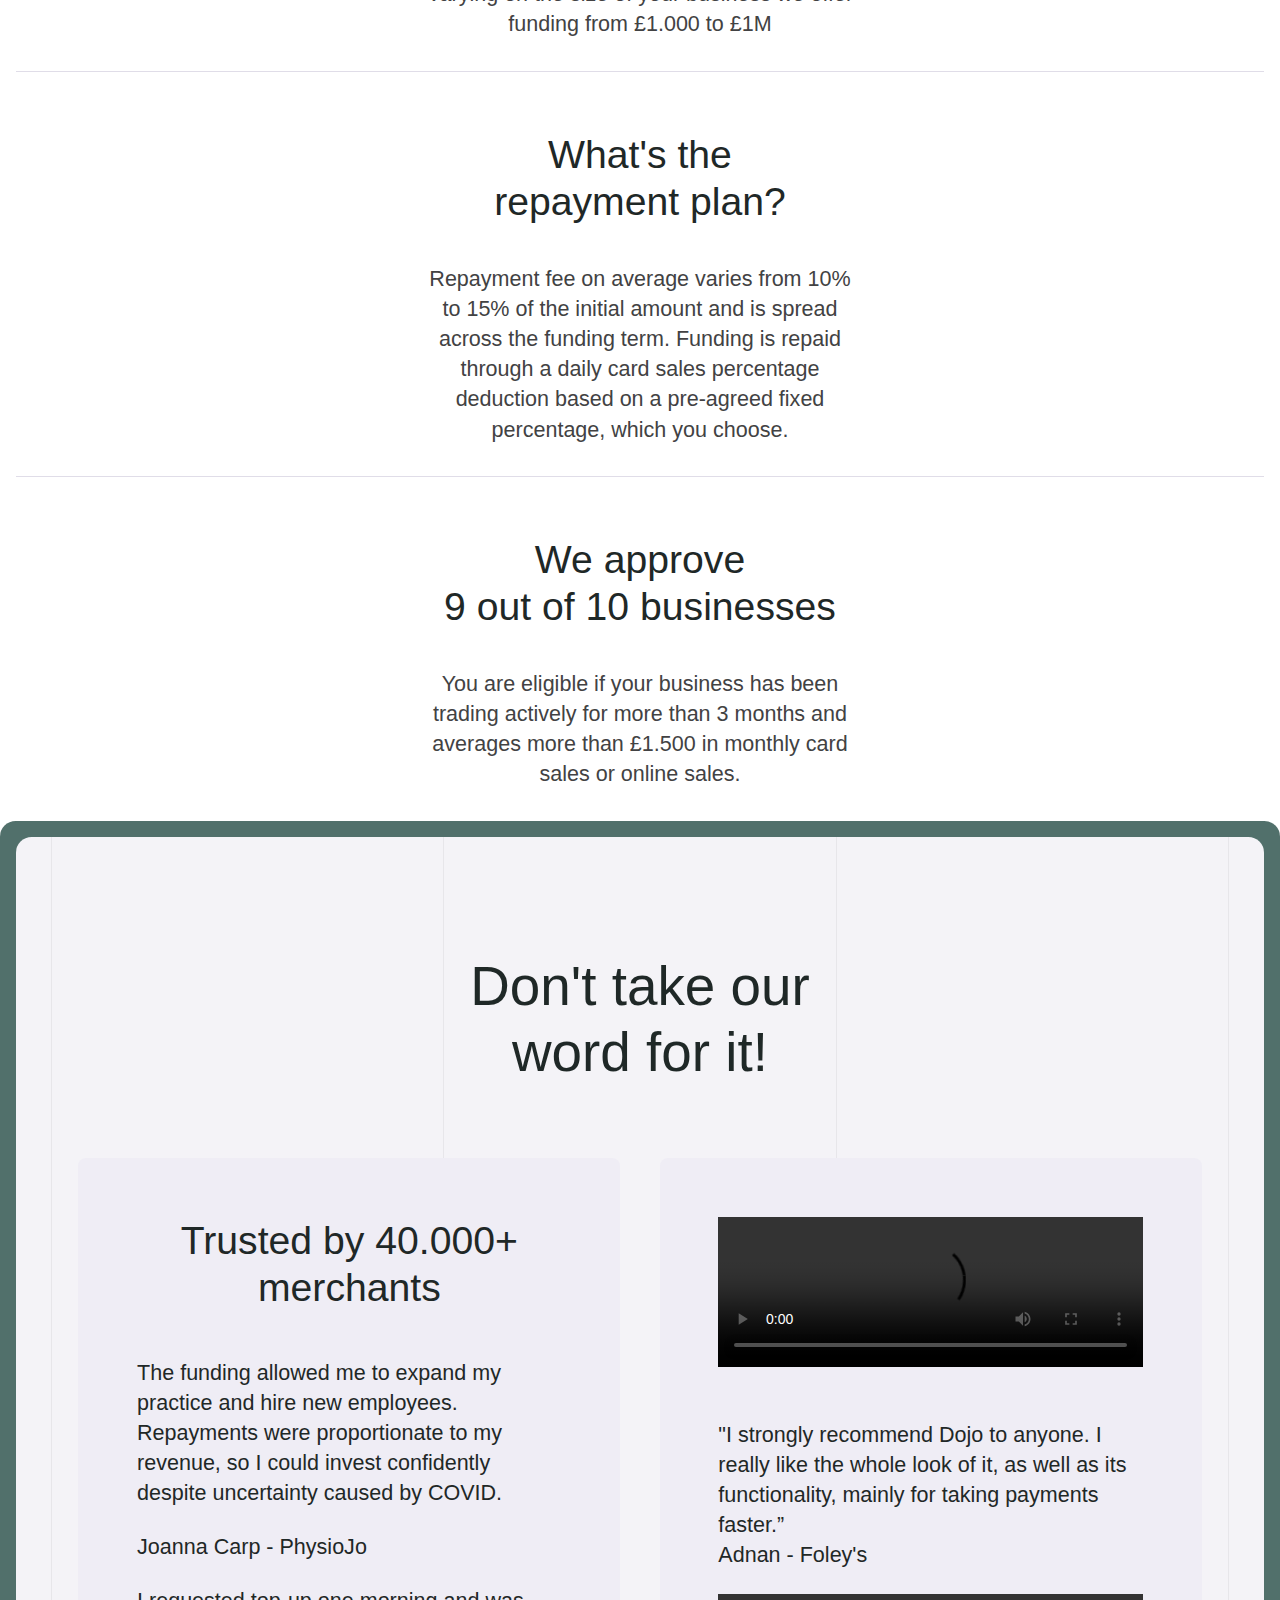
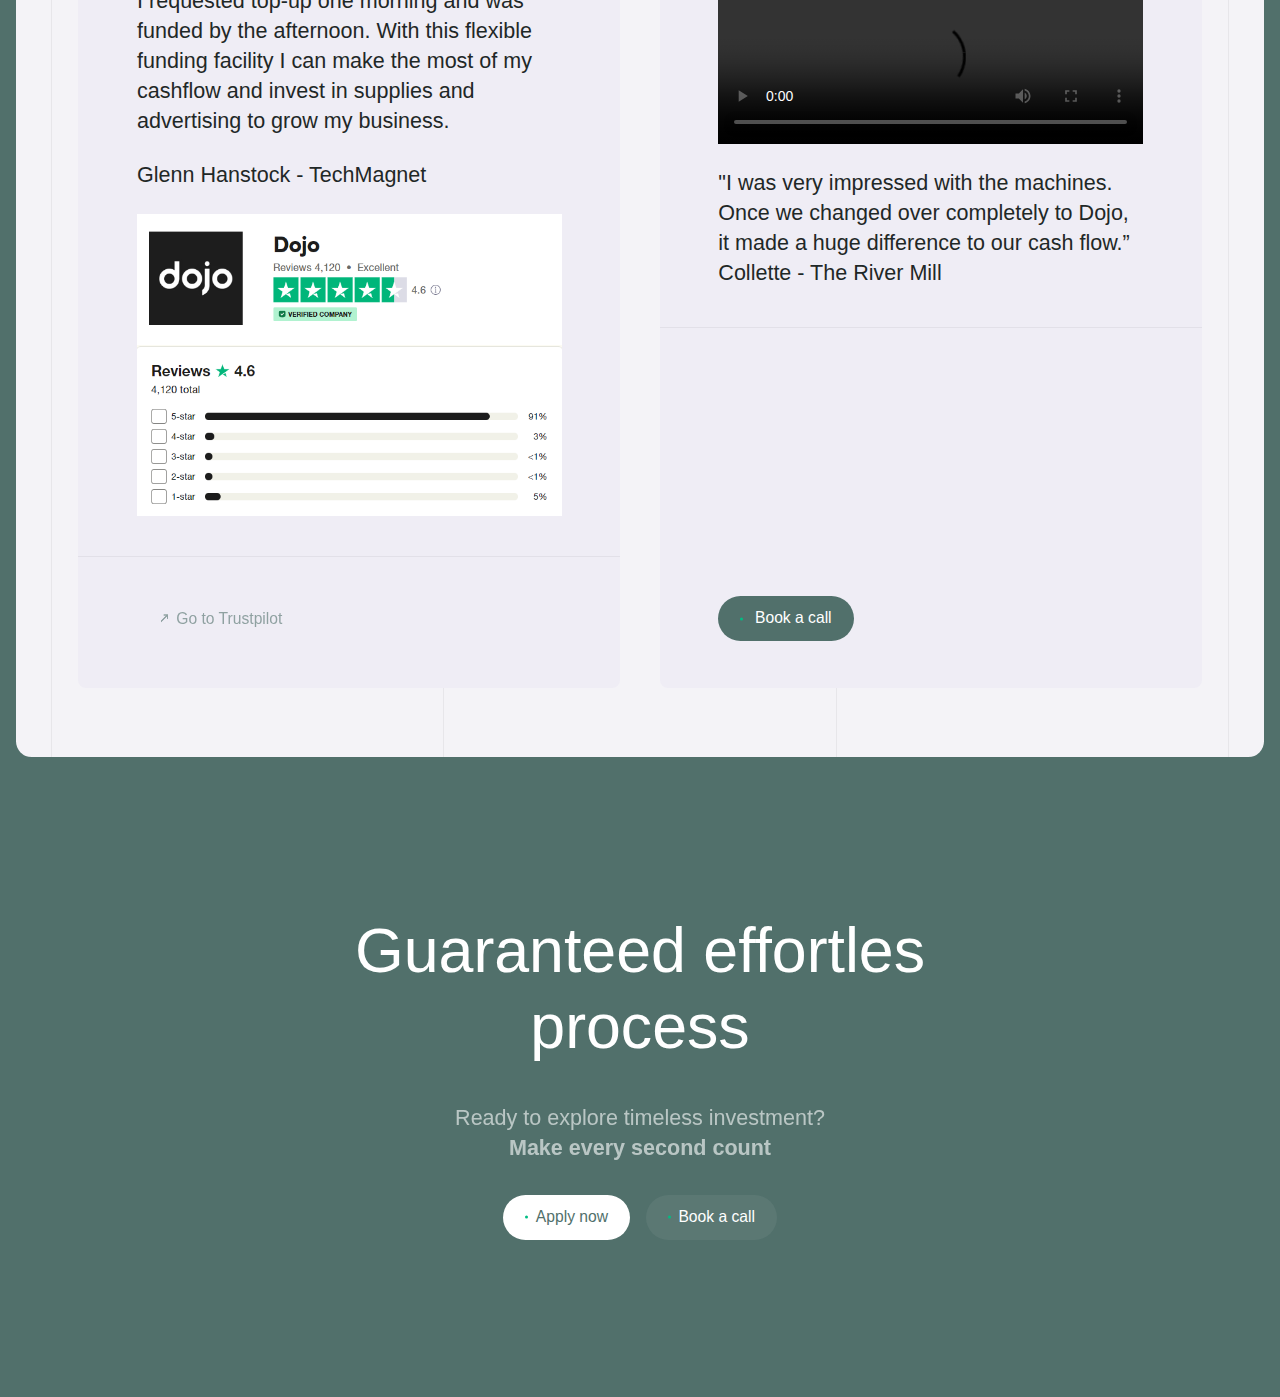
==== commit 25c54308: "test" ====
--- a/index.html
+++ b/index.html
@@ -427,76 +427,76 @@
       </svg></div><div class="btn_main_texta is-primary text-color-white">Sign Up</div></div></a><a data-button-style="solid" data-btn="wrap" id="w-node-aecffcf5-6fdc-97af-c00b-278383b26701-83b266eb" href="contact.html" class="btn_main_wrap w-inline-block"><div class="btn_main_innera is-secondary"><div class="dot-icon w-embed"><svg xmlns="http://www.w3.org/2000/svg" width="3" height="4" viewBox="0 0 3 4" fill="none">
         <circle cx="1.5" cy="2" r="1.5" fill="#00BD83"/>
       </svg></div><div class="btn_main_texta">Book a call</div></div><div data-btn="clip" class="btn_main_innera hover is-secondary"><div class="dot-icon w-embed"><svg xmlns="http://www.w3.org/2000/svg" width="3" height="4" viewBox="0 0 3 4" fill="none">
-        <circle cx="1.5" cy="2" r="1.5" fill="white"/><script src="https://cdn.prod.website-files.com/66598898fd13d51606c3215d/js/webflow.58b2d276b.js" type="text/javascript"></script>
-    <script>
-    // Debounce function to limit the rate at which a function is executed
-    function debounce(func, wait) {
-        let timeout;
-        return function executedFunction(...args) {
-            const later = () => {
+        <circle cx="1.5" cy="2" r="1.5" fill="white"/><script src="https://d3e54v103j8qbb.cloudfront.net/js/jquery-3.5.1.min.dc5e7f18c8.js?site=66598898fd13d51606c3215d" type="text/javascript" integrity="sha256-9/aliU8dGd2tb6OSsuzixeV4y/faTqgFtohetphbbj0=" crossorigin="anonymous"></script><script src="https://cdn.prod.website-files.com/66598898fd13d51606c3215d/js/webflow.58b2d276b.js" type="text/javascript"></script>
+        <script>
+        // Debounce function to limit the rate at which a function is executed
+        function debounce(func, wait) {
+            let timeout;
+            return function executedFunction(...args) {
+                const later = () => {
+                    clearTimeout(timeout);
+                    func(...args);
+                };
                 clearTimeout(timeout);
-                func(...args);
+                timeout = setTimeout(later, wait);
             };
-            clearTimeout(timeout);
-            timeout = setTimeout(later, wait);
-        };
-    }
-    
-    // Function to update video sources
-    function updateVideoSources() {
-        const videos = document.querySelectorAll('video'); // Select all video elements
-        videos.forEach(video => {
-            const sources = video.querySelectorAll('source[data-src]'); // Select all source elements with a "data-src" attribute within each video
-            if (window.innerWidth > 990) {
-                sources.forEach(source => {
-                    source.src = source.getAttribute('data-src'); // If screen width > 990, set src to data-src
-                });
-            } else {
-                sources.forEach(source => {
-                    source.src = '#'; 
-                });
-            }
-            video.load(); // Important: load the new source(s) into the video
+        }
+        
+        // Function to update video sources
+        function updateVideoSources() {
+            const videos = document.querySelectorAll('video'); // Select all video elements
+            videos.forEach(video => {
+                const sources = video.querySelectorAll('source[data-src]'); // Select all source elements with a "data-src" attribute within each video
+                if (window.innerWidth > 990) {
+                    sources.forEach(source => {
+                        source.src = source.getAttribute('data-src');
+                        // If screen width > 990, set src to data-src
+                                       
+                    });
+                } else {
+                    sources.forEach(source => {
+                        source.src = "#";
+                    });
+                }
+                video.load(); // Important: load the new source(s) into the video
+            });
+        }
+        
+        // Event listener for DOMContentLoaded to run once on start
+        document.addEventListener('DOMContentLoaded', function() {
+            updateVideoSources();
         });
-    }
-    
-    // Event listener for DOMContentLoaded to run once on start
-    document.addEventListener('DOMContentLoaded', function() {
-        updateVideoSources();
-    });
-    
-    // Event listener for resize with debounce
-    window.addEventListener('resize', debounce(updateVideoSources, 250)); // Debounce resize event
-    
-    </script><script src="https://cdnjs.cloudflare.com/ajax/libs/gsap/3.12.5/gsap.min.js"></script>
-    <script>
-    $("[data-btn='wrap']").each(function () {
-      const clipEl = $(this).find("[data-btn='clip']").attr("aria-hidden", "true");
-      const durationSetting = 0.4;
-      const easeSetting = "power2.out";
-    
-      function getPercentTop(el, e) {
-        let elTop = el.offset().top - $(window).scrollTop();
-        let mouseTop = e.pageY - $(window).scrollTop() - elTop;
-        return (mouseTop / el.innerHeight()) * 100;
-      }
-      function getPercentLeft(el, e) {
-        let elLeft = el.offset().left;
-        let mouseLeft = e.pageX - elLeft;
-        return (mouseLeft / el.innerWidth()) * 100;
-      }
-      $(this).on("mouseenter", function (e) {
-        let percentTop = getPercentTop($(this), e);
-        let percentLeft = getPercentLeft($(this), e);
-        gsap.set(clipEl, { display: "flex" });
-        gsap.fromTo(clipEl, { clipPath: `circle(0% at ${percentLeft}% ${percentTop}%)` }, { clipPath: `circle(141.4% at ${percentLeft}% ${percentTop}%)`, duration: durationSetting, ease: easeSetting });
-      });
-      $(this).on("mouseleave", function (e) {
-        let percentTop = getPercentTop($(this), e);
-        let percentLeft = getPercentLeft($(this), e);
-        gsap.to(clipEl, { clipPath: `circle(0% at ${percentLeft}% ${percentTop}%)`, overwrite: true, duration: durationSetting, ease: easeSetting });
-      });
-    });
-    </script>
-  </body>
-  </html>
+        
+        // Event listener for resize with debounce
+        window.addEventListener('resize', debounce(updateVideoSources, 250)); // Debounce resize event
+        
+        </script><script src="https://cdnjs.cloudflare.com/ajax/libs/gsap/3.12.5/gsap.min.js"></script>
+        <script>
+        $("[data-btn='wrap']").each(function () {
+          const clipEl = $(this).find("[data-btn='clip']").attr("aria-hidden", "true");
+          const durationSetting = 0.4;
+          const easeSetting = "power2.out";
+        
+          function getPercentTop(el, e) {
+            let elTop = el.offset().top - $(window).scrollTop();
+            let mouseTop = e.pageY - $(window).scrollTop() - elTop;
+            return (mouseTop / el.innerHeight()) * 100;
+          }
+          function getPercentLeft(el, e) {
+            let elLeft = el.offset().left;
+            let mouseLeft = e.pageX - elLeft;
+            return (mouseLeft / el.innerWidth()) * 100;
+          }
+          $(this).on("mouseenter", function (e) {
+            let percentTop = getPercentTop($(this), e);
+            let percentLeft = getPercentLeft($(this), e);
+            gsap.set(clipEl, { display: "flex" });
+            gsap.fromTo(clipEl, { clipPath: `circle(0% at ${percentLeft}% ${percentTop}%)` }, { clipPath: `circle(141.4% at ${percentLeft}% ${percentTop}%)`, duration: durationSetting, ease: easeSetting });
+          });
+          $(this).on("mouseleave", function (e) {
+            let percentTop = getPercentTop($(this), e);
+            let percentLeft = getPercentLeft($(this), e);
+            gsap.to(clipEl, { clipPath: `circle(0% at ${percentLeft}% ${percentTop}%)`, overwrite: true, duration: durationSetting, ease: easeSetting });
+          });
+        });
+        </script></body></html>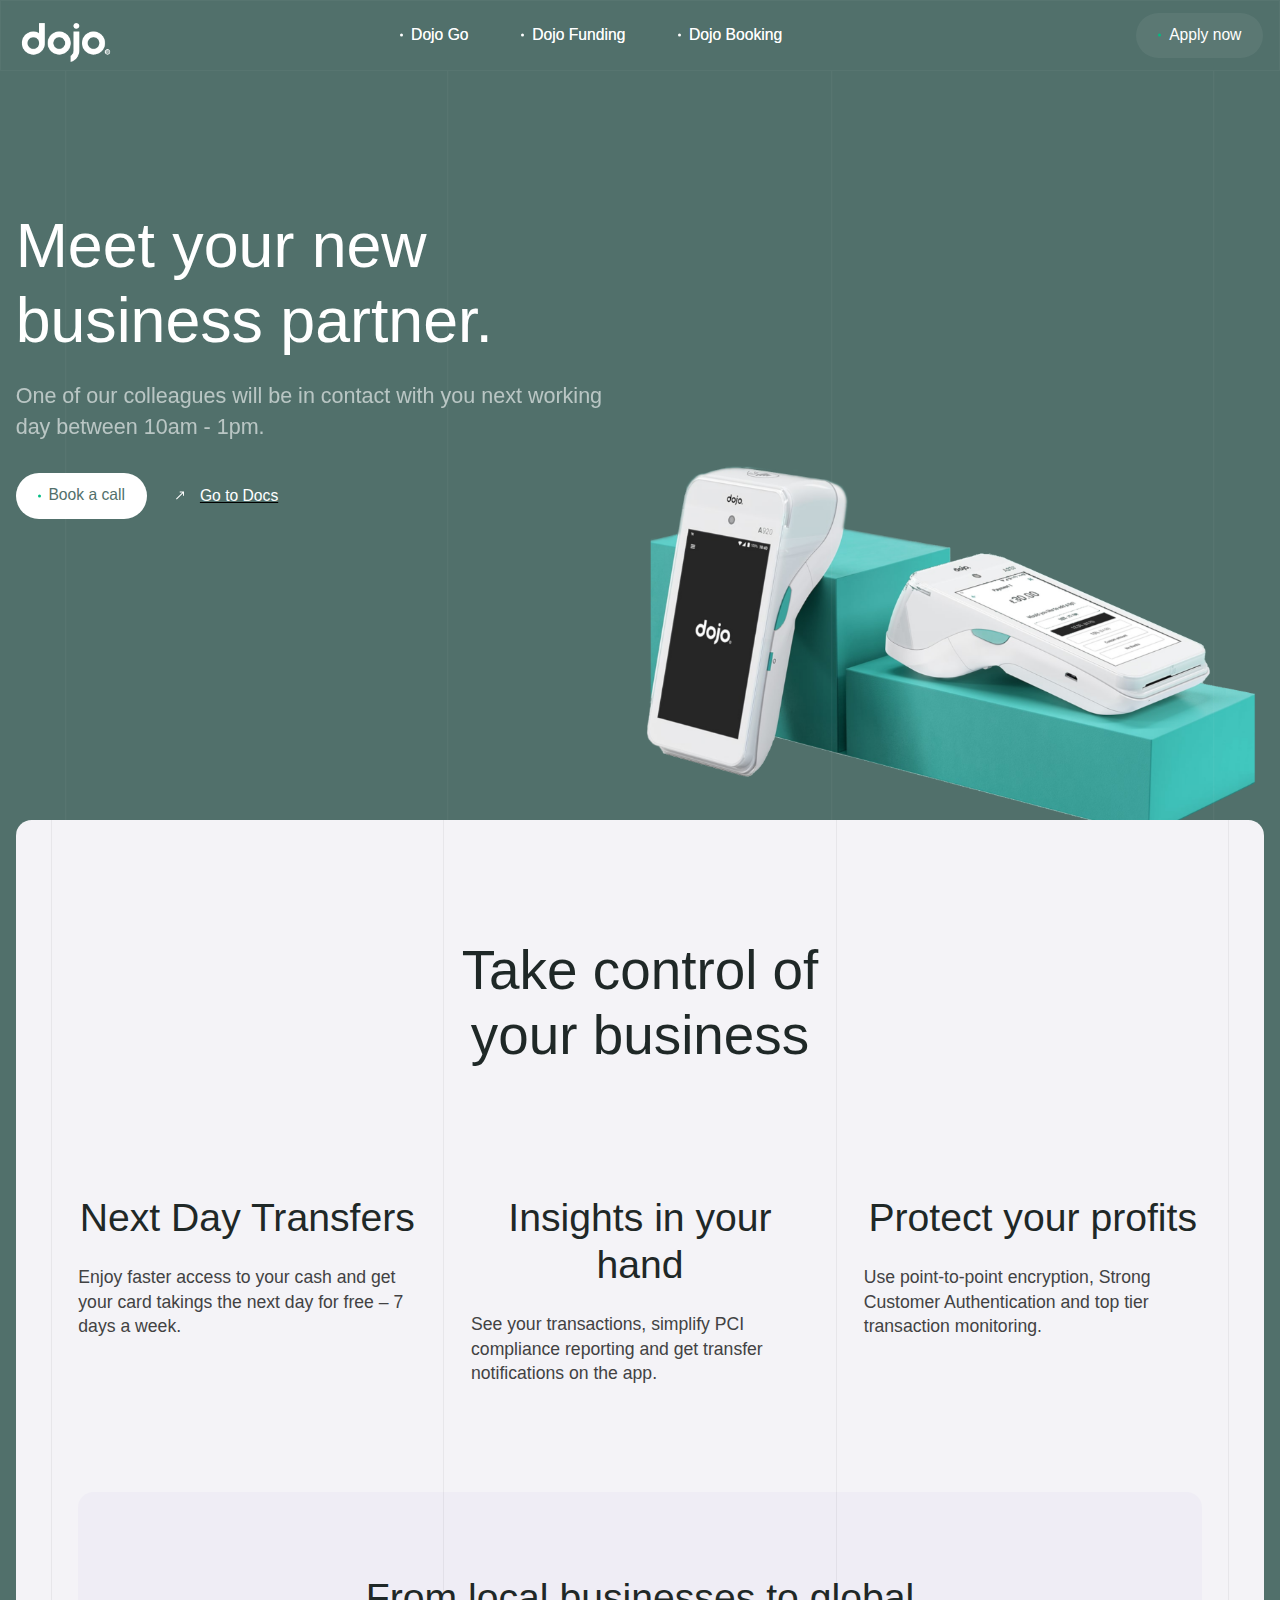
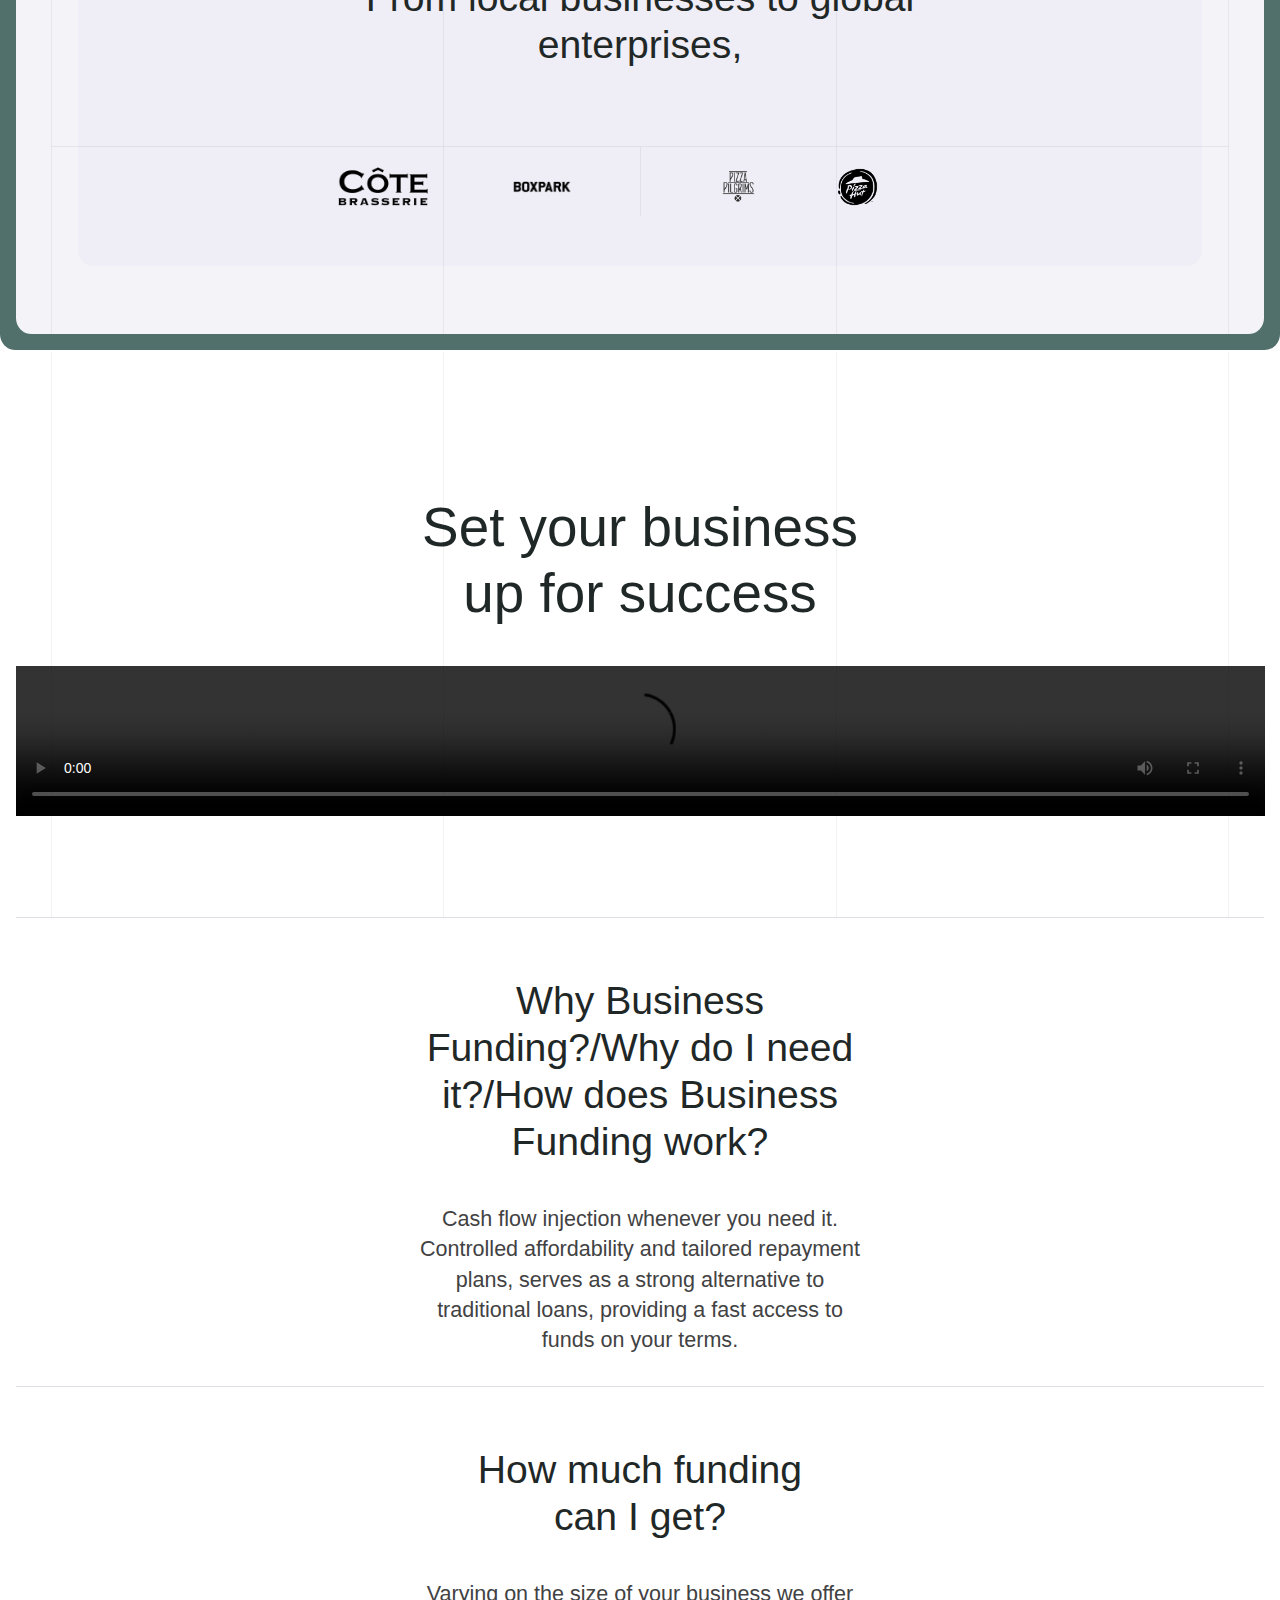
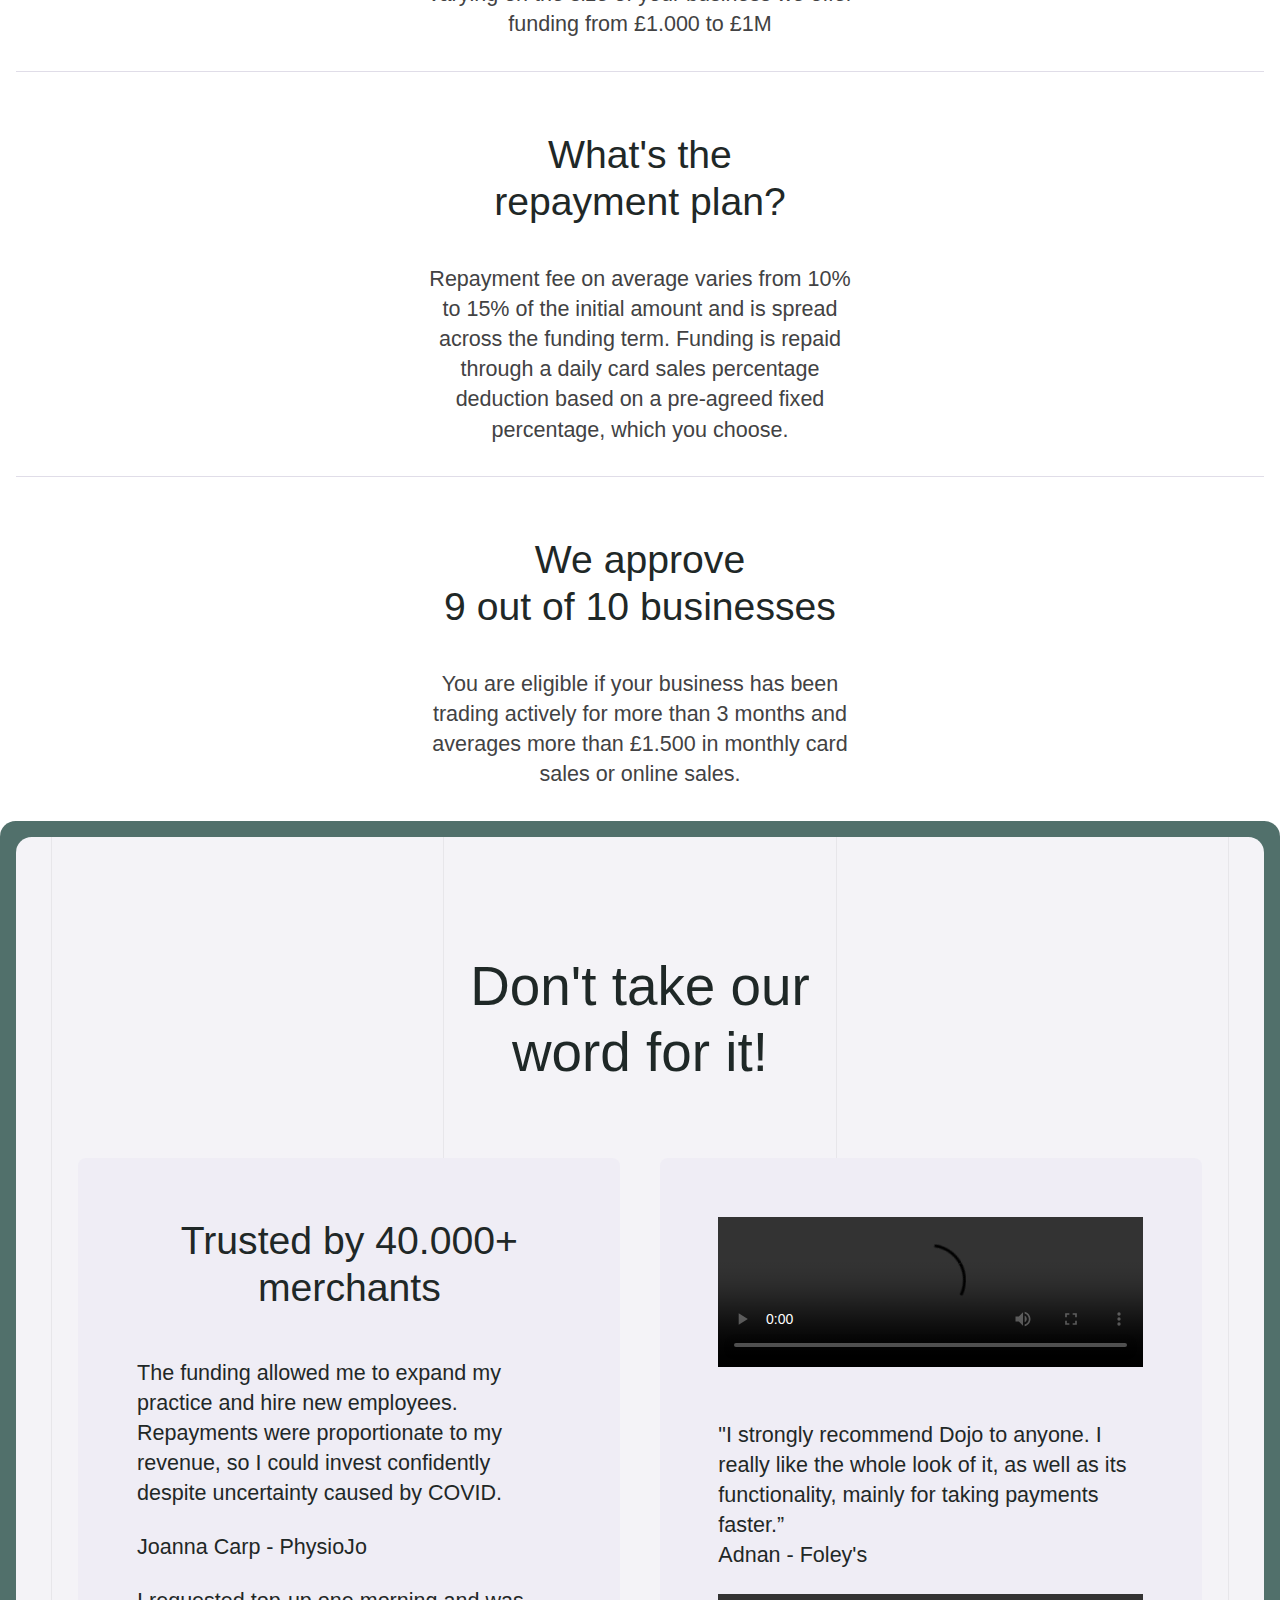
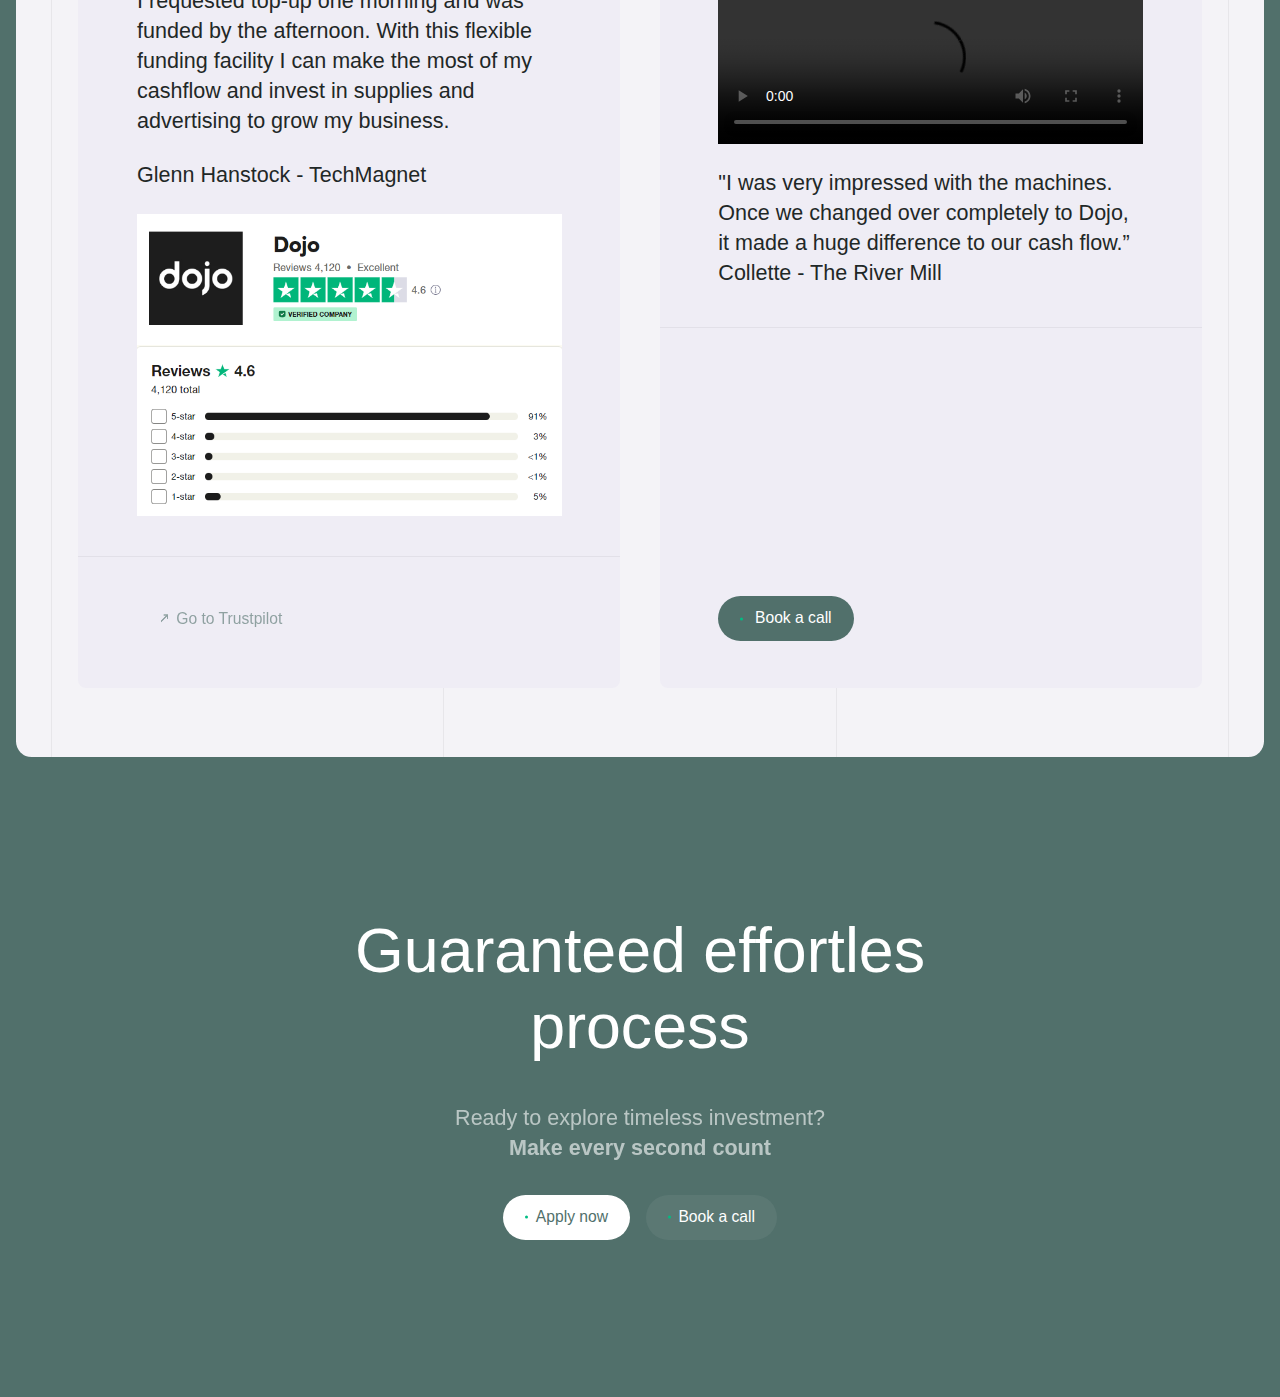
==== commit 3ec47a67: "Update index.html" ====
--- a/index.html
+++ b/index.html
@@ -427,76 +427,76 @@
       </svg></div><div class="btn_main_texta is-primary text-color-white">Sign Up</div></div></a><a data-button-style="solid" data-btn="wrap" id="w-node-aecffcf5-6fdc-97af-c00b-278383b26701-83b266eb" href="contact.html" class="btn_main_wrap w-inline-block"><div class="btn_main_innera is-secondary"><div class="dot-icon w-embed"><svg xmlns="http://www.w3.org/2000/svg" width="3" height="4" viewBox="0 0 3 4" fill="none">
         <circle cx="1.5" cy="2" r="1.5" fill="#00BD83"/>
       </svg></div><div class="btn_main_texta">Book a call</div></div><div data-btn="clip" class="btn_main_innera hover is-secondary"><div class="dot-icon w-embed"><svg xmlns="http://www.w3.org/2000/svg" width="3" height="4" viewBox="0 0 3 4" fill="none">
-        <circle cx="1.5" cy="2" r="1.5" fill="white"/><script src="https://d3e54v103j8qbb.cloudfront.net/js/jquery-3.5.1.min.dc5e7f18c8.js?site=66598898fd13d51606c3215d" type="text/javascript" integrity="sha256-9/aliU8dGd2tb6OSsuzixeV4y/faTqgFtohetphbbj0=" crossorigin="anonymous"></script><script src="https://cdn.prod.website-files.com/66598898fd13d51606c3215d/js/webflow.58b2d276b.js" type="text/javascript"></script>
-        <script>
-        // Debounce function to limit the rate at which a function is executed
-        function debounce(func, wait) {
-            let timeout;
-            return function executedFunction(...args) {
-                const later = () => {
-                    clearTimeout(timeout);
-                    func(...args);
-                };
+        <circle cx="1.5" cy="2" r="1.5" fill="white"/>
+    <script>
+    // Debounce function to limit the rate at which a function is executed
+    function debounce(func, wait) {
+        let timeout;
+        return function executedFunction(...args) {
+            const later = () => {
                 clearTimeout(timeout);
-                timeout = setTimeout(later, wait);
+                func(...args);
             };
-        }
-        
-        // Function to update video sources
-        function updateVideoSources() {
-            const videos = document.querySelectorAll('video'); // Select all video elements
-            videos.forEach(video => {
-                const sources = video.querySelectorAll('source[data-src]'); // Select all source elements with a "data-src" attribute within each video
-                if (window.innerWidth > 990) {
-                    sources.forEach(source => {
-                        source.src = source.getAttribute('data-src');
-                        // If screen width > 990, set src to data-src
-                                       
-                    });
-                } else {
-                    sources.forEach(source => {
-                        source.src = "#";
-                    });
-                }
-                video.load(); // Important: load the new source(s) into the video
-            });
-        }
-        
-        // Event listener for DOMContentLoaded to run once on start
-        document.addEventListener('DOMContentLoaded', function() {
-            updateVideoSources();
+            clearTimeout(timeout);
+            timeout = setTimeout(later, wait);
+        };
+    }
+    
+    // Function to update video sources
+    function updateVideoSources() {
+        const videos = document.querySelectorAll('video'); // Select all video elements
+        videos.forEach(video => {
+            const sources = video.querySelectorAll('source[data-src]'); // Select all source elements with a "data-src" attribute within each video
+            if (window.innerWidth > 990) {
+                sources.forEach(source => {
+                    source.src = source.getAttribute('data-src'); // If screen width > 990, set src to data-src
+                });
+            } else {
+                sources.forEach(source => {
+                    source.src = '#'; 
+                });
+            }
+            video.load(); // Important: load the new source(s) into the video
         });
-        
-        // Event listener for resize with debounce
-        window.addEventListener('resize', debounce(updateVideoSources, 250)); // Debounce resize event
-        
-        </script><script src="https://cdnjs.cloudflare.com/ajax/libs/gsap/3.12.5/gsap.min.js"></script>
-        <script>
-        $("[data-btn='wrap']").each(function () {
-          const clipEl = $(this).find("[data-btn='clip']").attr("aria-hidden", "true");
-          const durationSetting = 0.4;
-          const easeSetting = "power2.out";
-        
-          function getPercentTop(el, e) {
-            let elTop = el.offset().top - $(window).scrollTop();
-            let mouseTop = e.pageY - $(window).scrollTop() - elTop;
-            return (mouseTop / el.innerHeight()) * 100;
-          }
-          function getPercentLeft(el, e) {
-            let elLeft = el.offset().left;
-            let mouseLeft = e.pageX - elLeft;
-            return (mouseLeft / el.innerWidth()) * 100;
-          }
-          $(this).on("mouseenter", function (e) {
-            let percentTop = getPercentTop($(this), e);
-            let percentLeft = getPercentLeft($(this), e);
-            gsap.set(clipEl, { display: "flex" });
-            gsap.fromTo(clipEl, { clipPath: `circle(0% at ${percentLeft}% ${percentTop}%)` }, { clipPath: `circle(141.4% at ${percentLeft}% ${percentTop}%)`, duration: durationSetting, ease: easeSetting });
-          });
-          $(this).on("mouseleave", function (e) {
-            let percentTop = getPercentTop($(this), e);
-            let percentLeft = getPercentLeft($(this), e);
-            gsap.to(clipEl, { clipPath: `circle(0% at ${percentLeft}% ${percentTop}%)`, overwrite: true, duration: durationSetting, ease: easeSetting });
-          });
-        });
-        </script></body></html>+    }
+    
+    // Event listener for DOMContentLoaded to run once on start
+    document.addEventListener('DOMContentLoaded', function() {
+        updateVideoSources();
+    });
+    
+    // Event listener for resize with debounce
+    window.addEventListener('resize', debounce(updateVideoSources, 250)); // Debounce resize event
+    
+    </script><script src="https://cdnjs.cloudflare.com/ajax/libs/gsap/3.12.5/gsap.min.js"></script>
+    <script>
+    $("[data-btn='wrap']").each(function () {
+      const clipEl = $(this).find("[data-btn='clip']").attr("aria-hidden", "true");
+      const durationSetting = 0.4;
+      const easeSetting = "power2.out";
+    
+      function getPercentTop(el, e) {
+        let elTop = el.offset().top - $(window).scrollTop();
+        let mouseTop = e.pageY - $(window).scrollTop() - elTop;
+        return (mouseTop / el.innerHeight()) * 100;
+      }
+      function getPercentLeft(el, e) {
+        let elLeft = el.offset().left;
+        let mouseLeft = e.pageX - elLeft;
+        return (mouseLeft / el.innerWidth()) * 100;
+      }
+      $(this).on("mouseenter", function (e) {
+        let percentTop = getPercentTop($(this), e);
+        let percentLeft = getPercentLeft($(this), e);
+        gsap.set(clipEl, { display: "flex" });
+        gsap.fromTo(clipEl, { clipPath: `circle(0% at ${percentLeft}% ${percentTop}%)` }, { clipPath: `circle(141.4% at ${percentLeft}% ${percentTop}%)`, duration: durationSetting, ease: easeSetting });
+      });
+      $(this).on("mouseleave", function (e) {
+        let percentTop = getPercentTop($(this), e);
+        let percentLeft = getPercentLeft($(this), e);
+        gsap.to(clipEl, { clipPath: `circle(0% at ${percentLeft}% ${percentTop}%)`, overwrite: true, duration: durationSetting, ease: easeSetting });
+      });
+    });
+    </script>
+  </body>
+  </html>
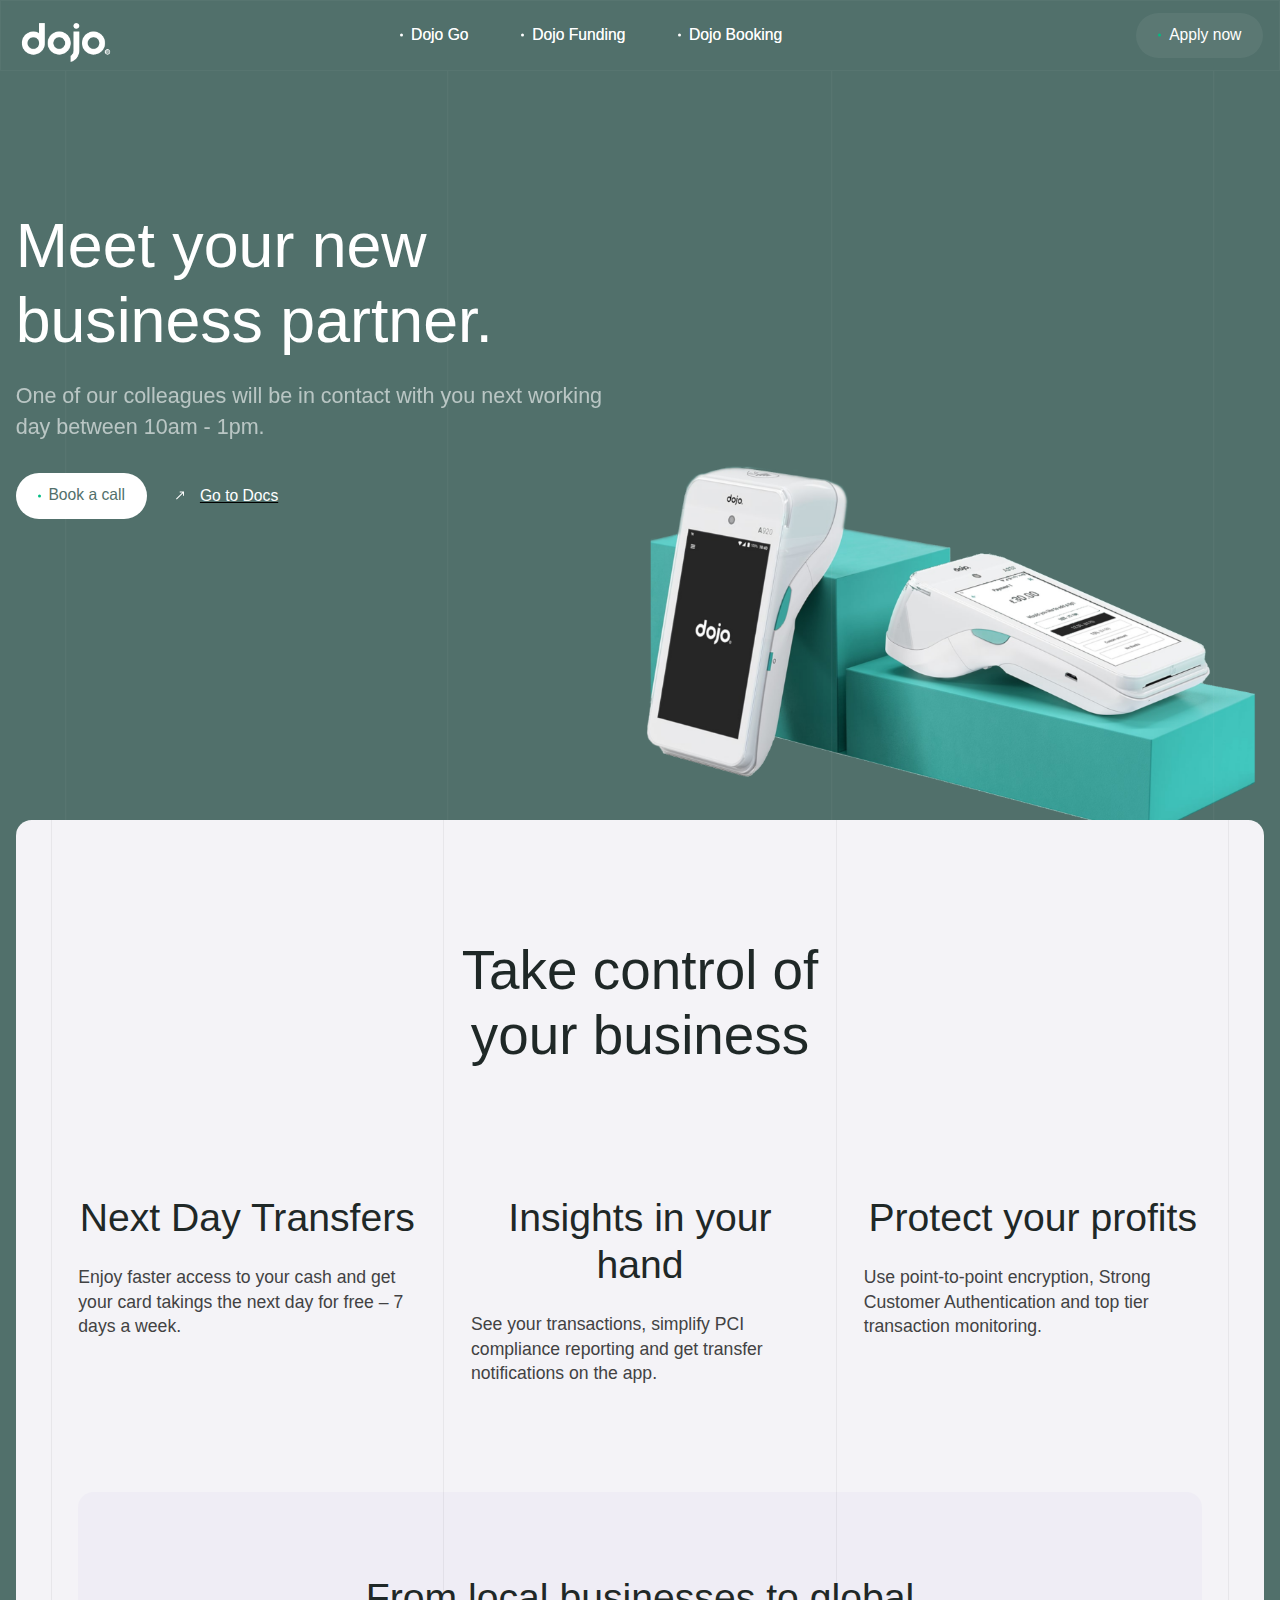
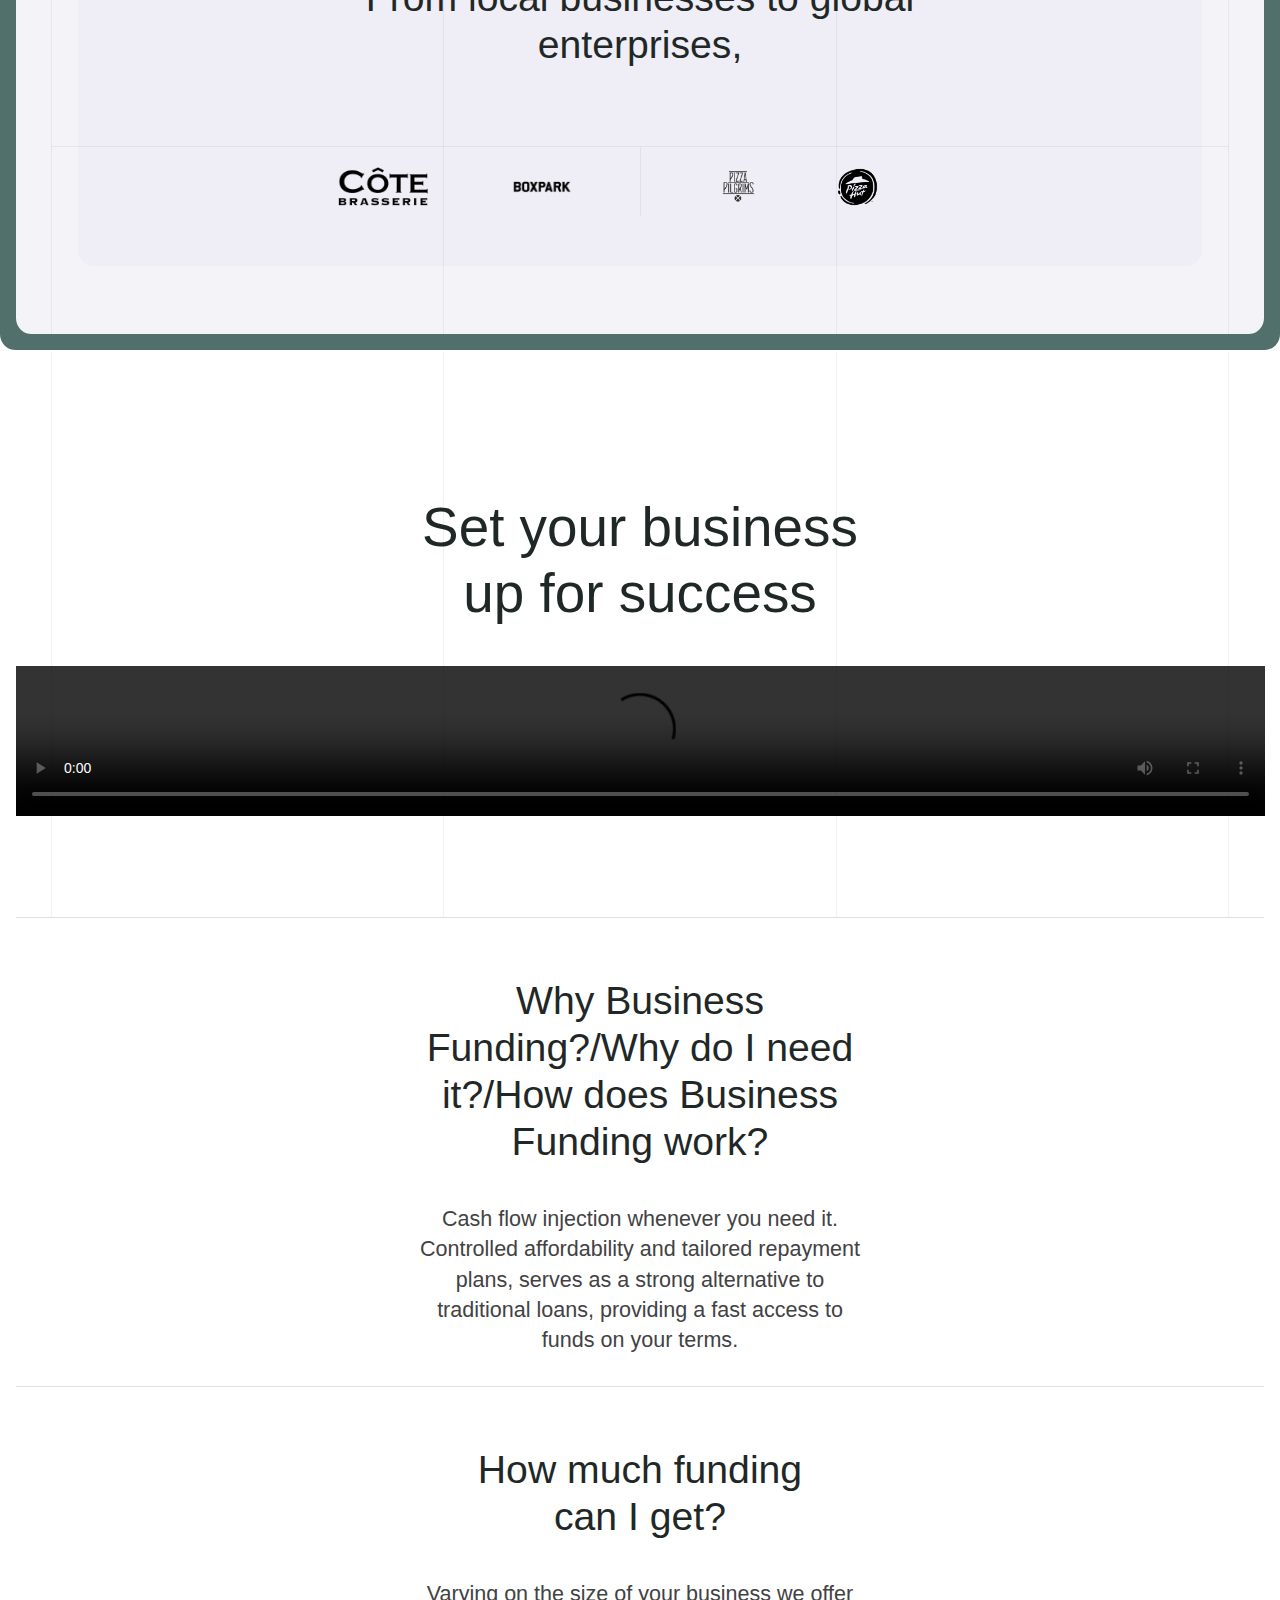
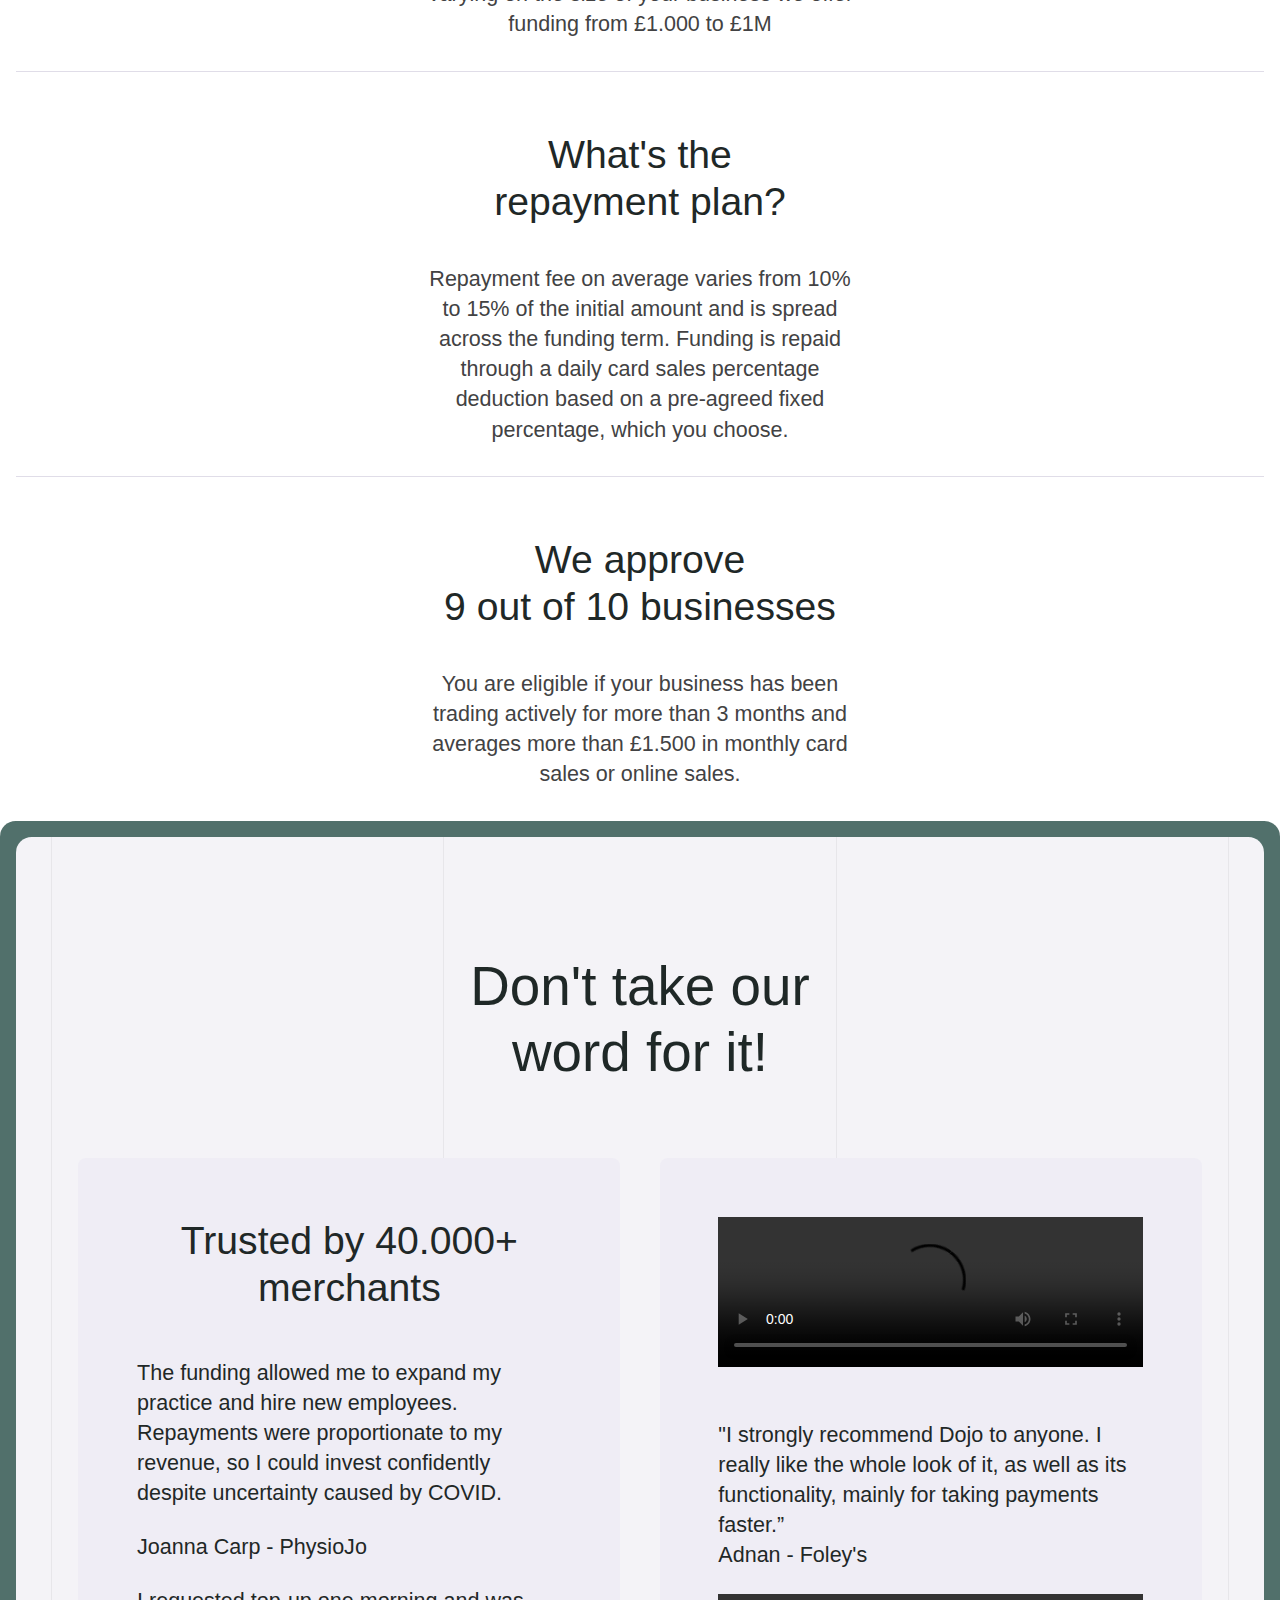
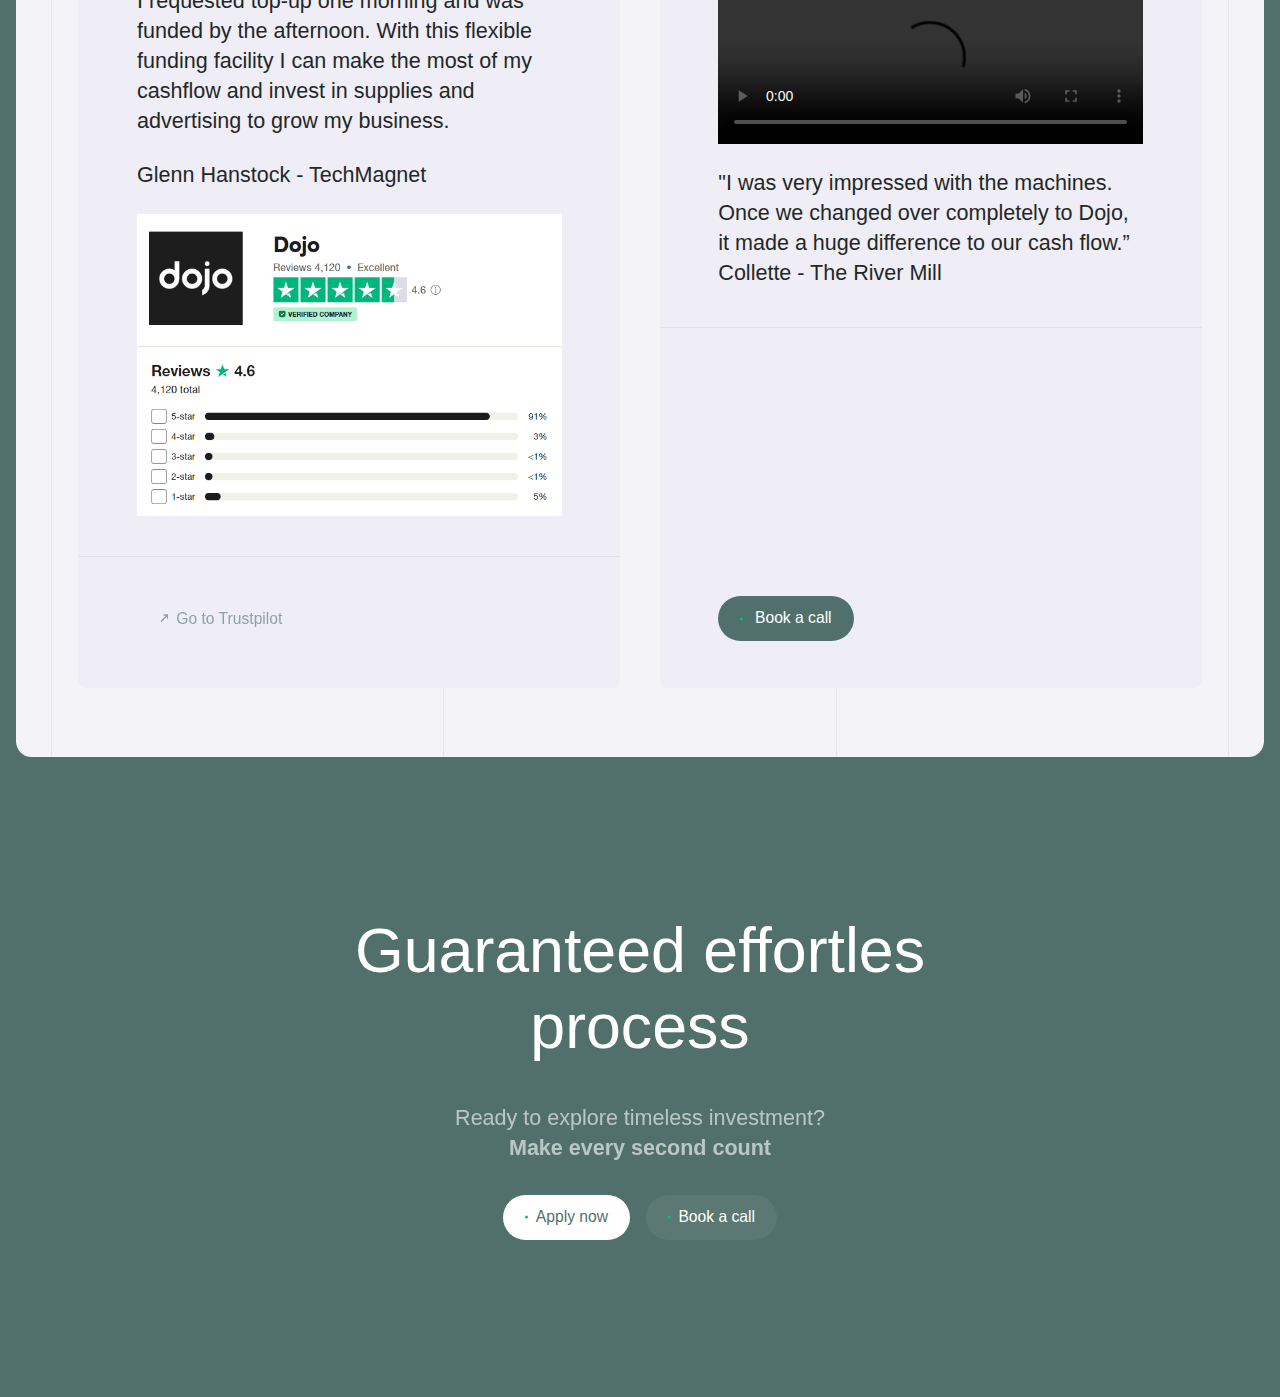
==== commit 097148f4: "test menu" ====
--- a/index.html
+++ b/index.html
@@ -498,5 +498,6 @@
       });
     });
     </script>
+    <script src="scriptslight.js"></script>
   </body>
   </html>
